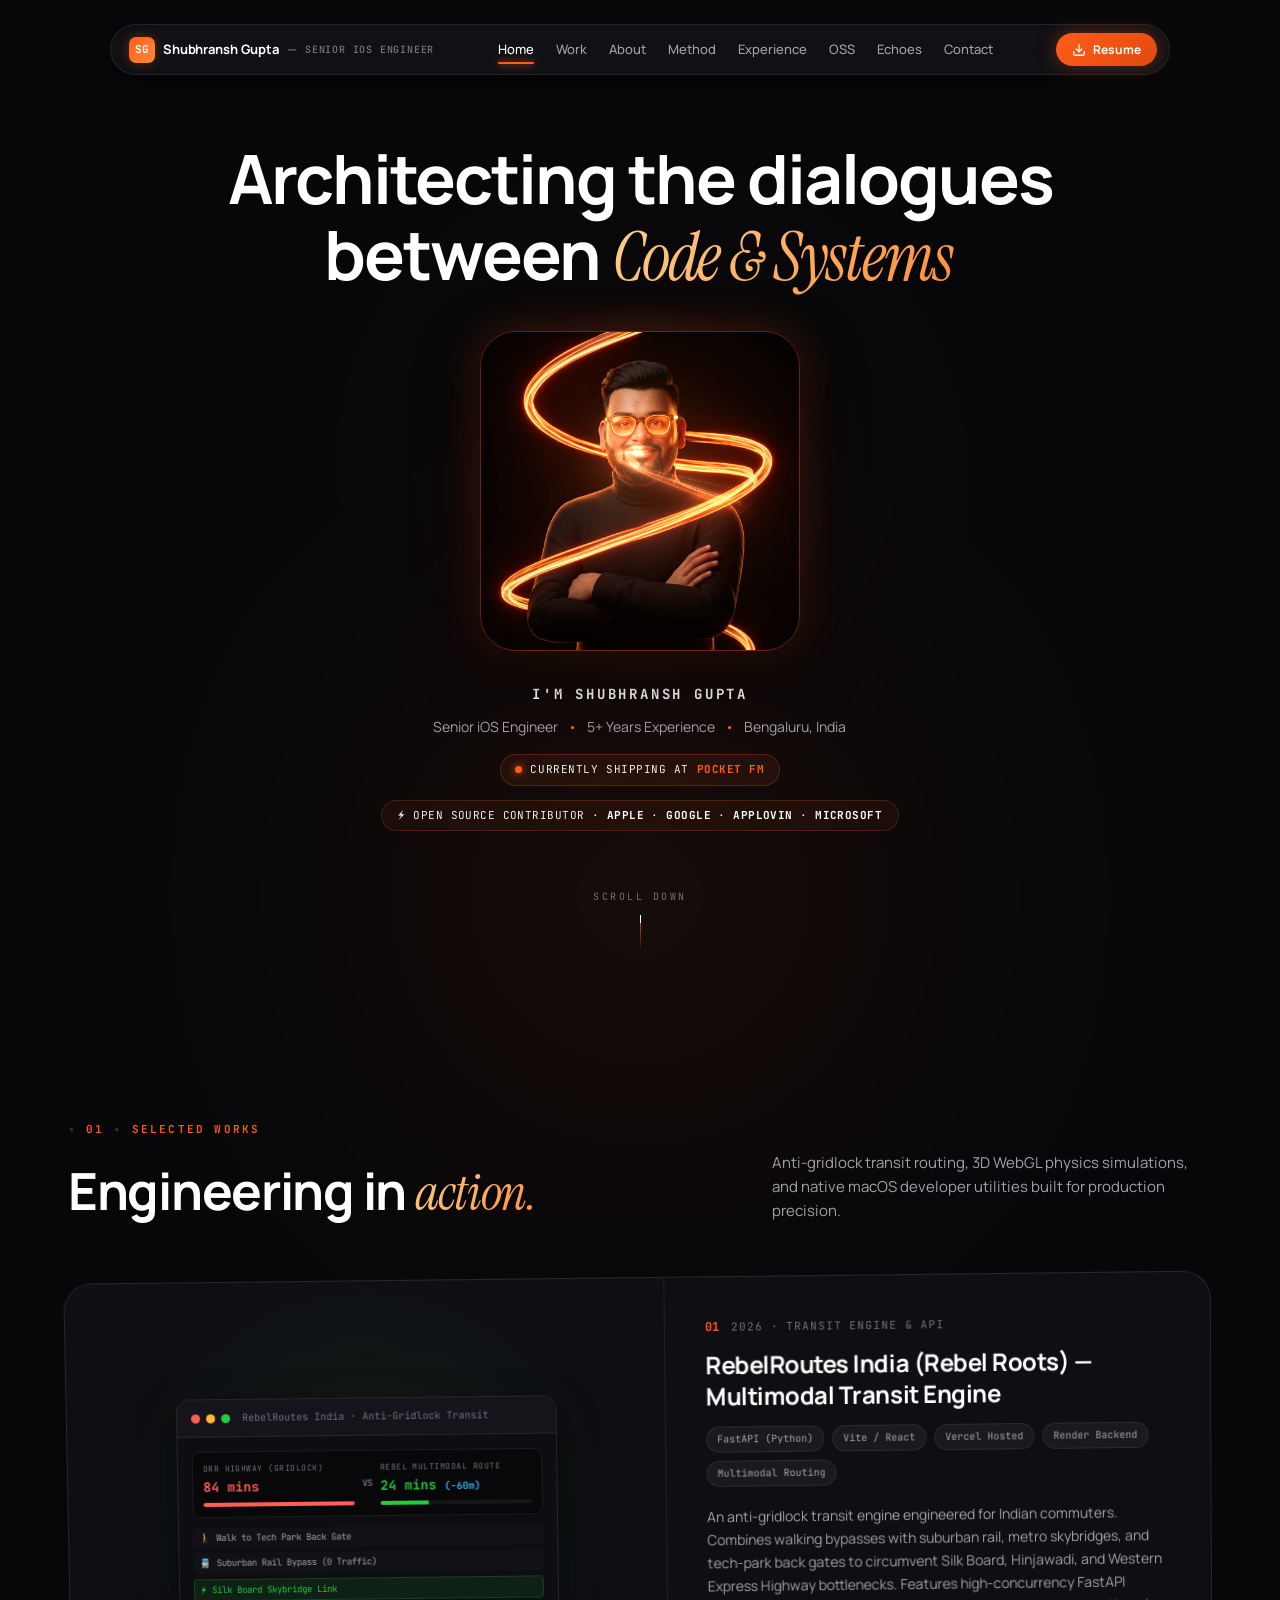
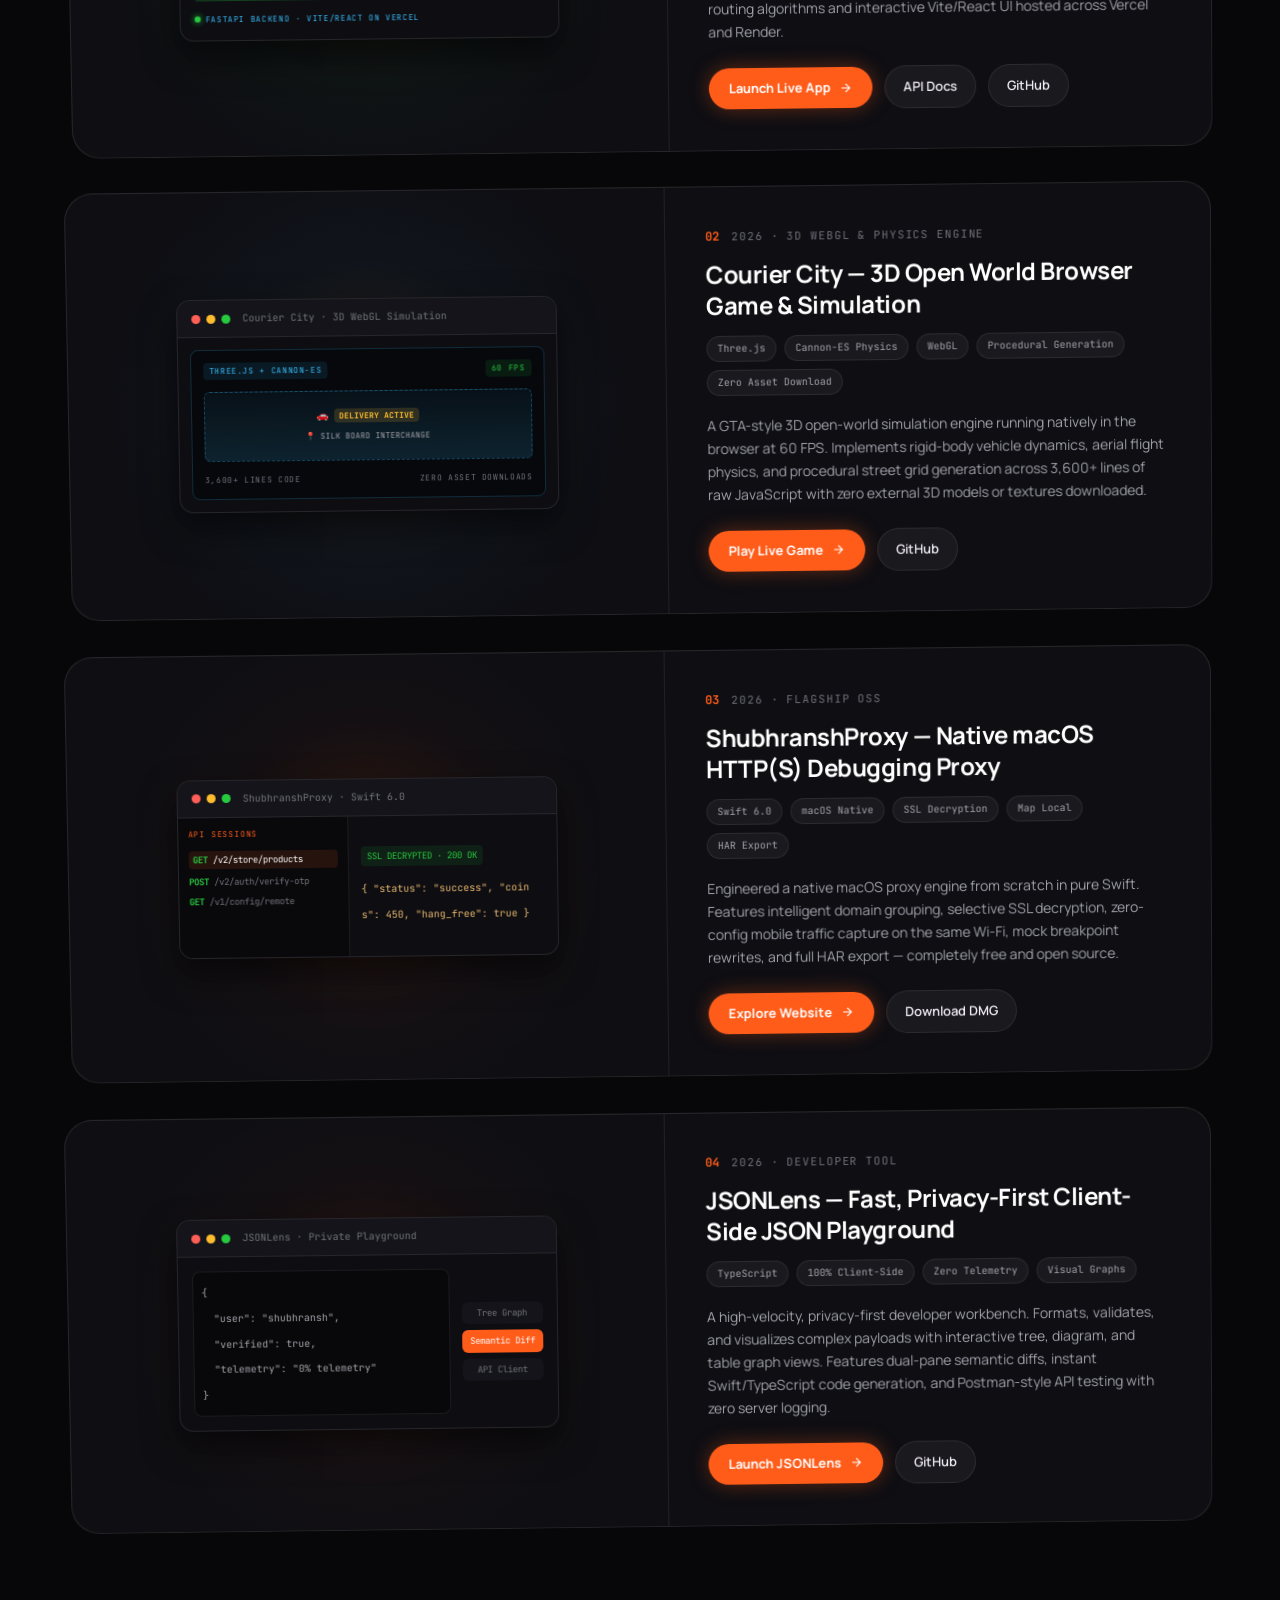
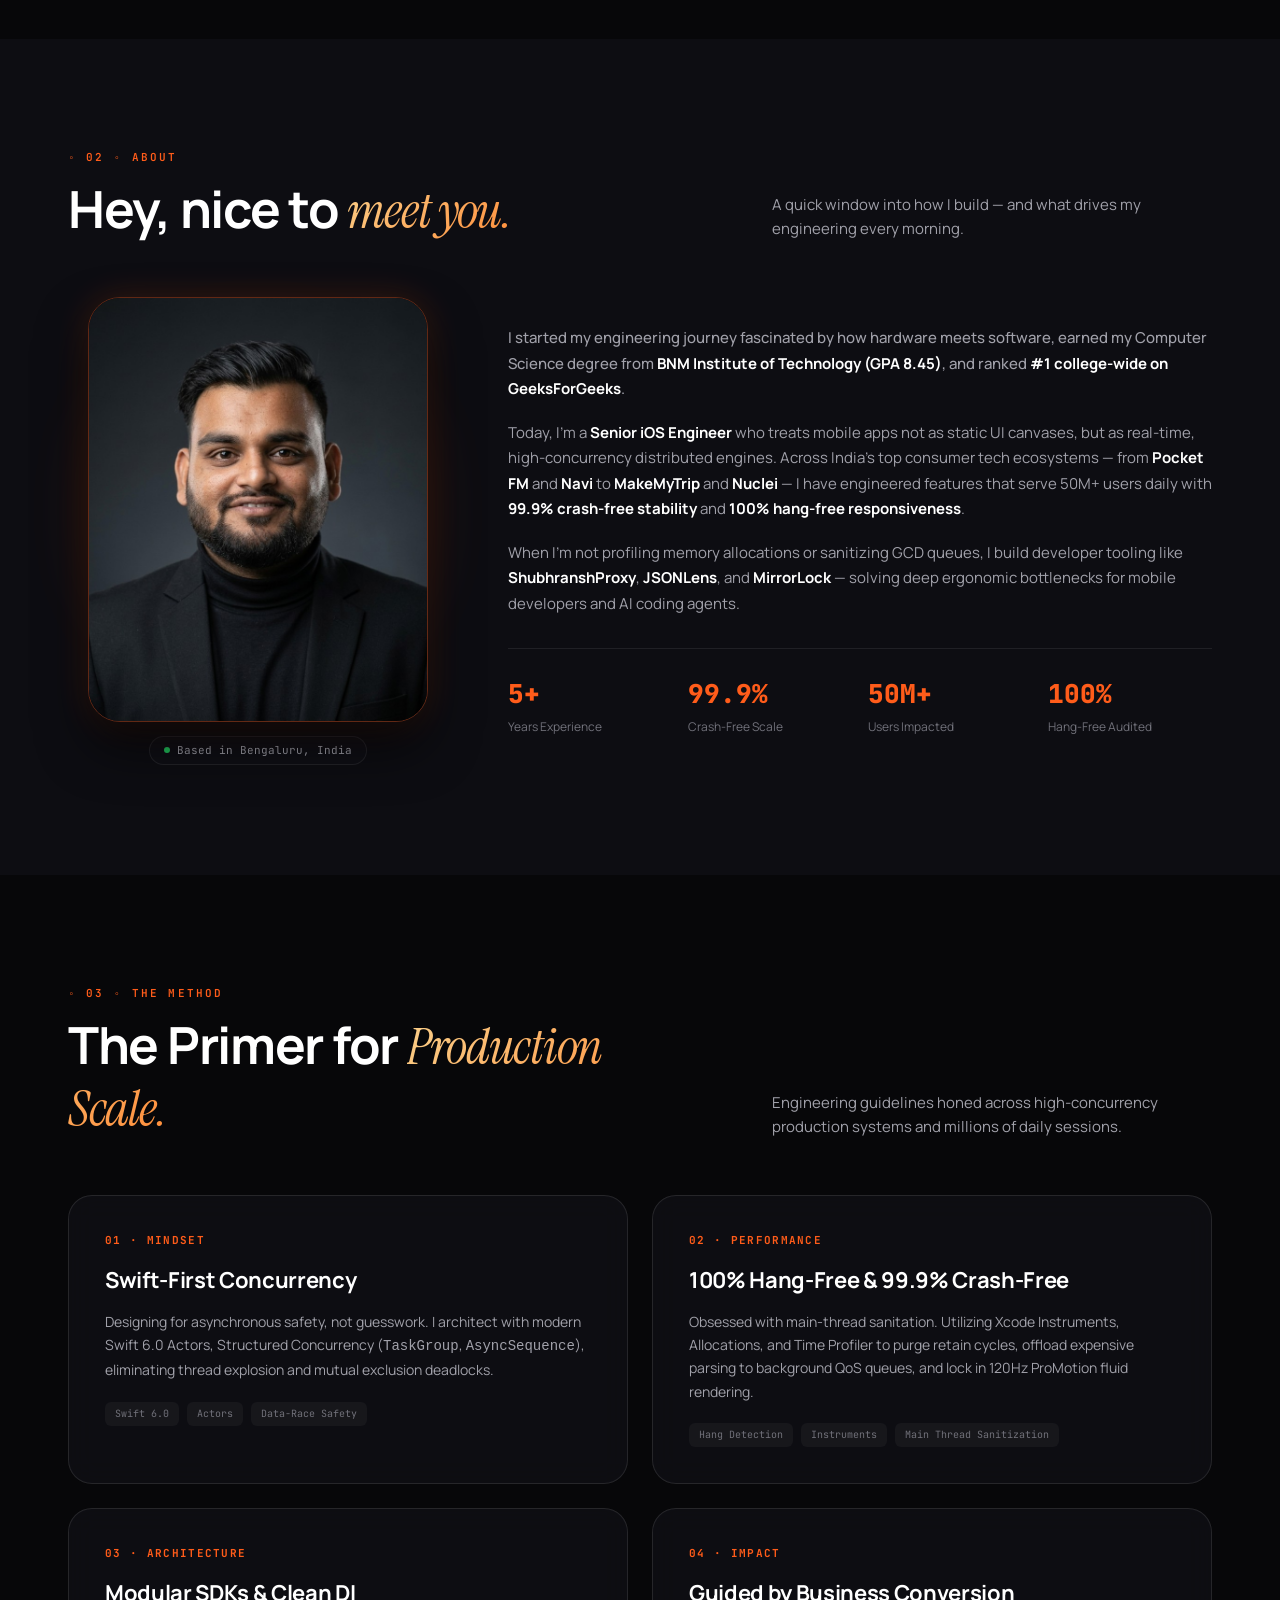
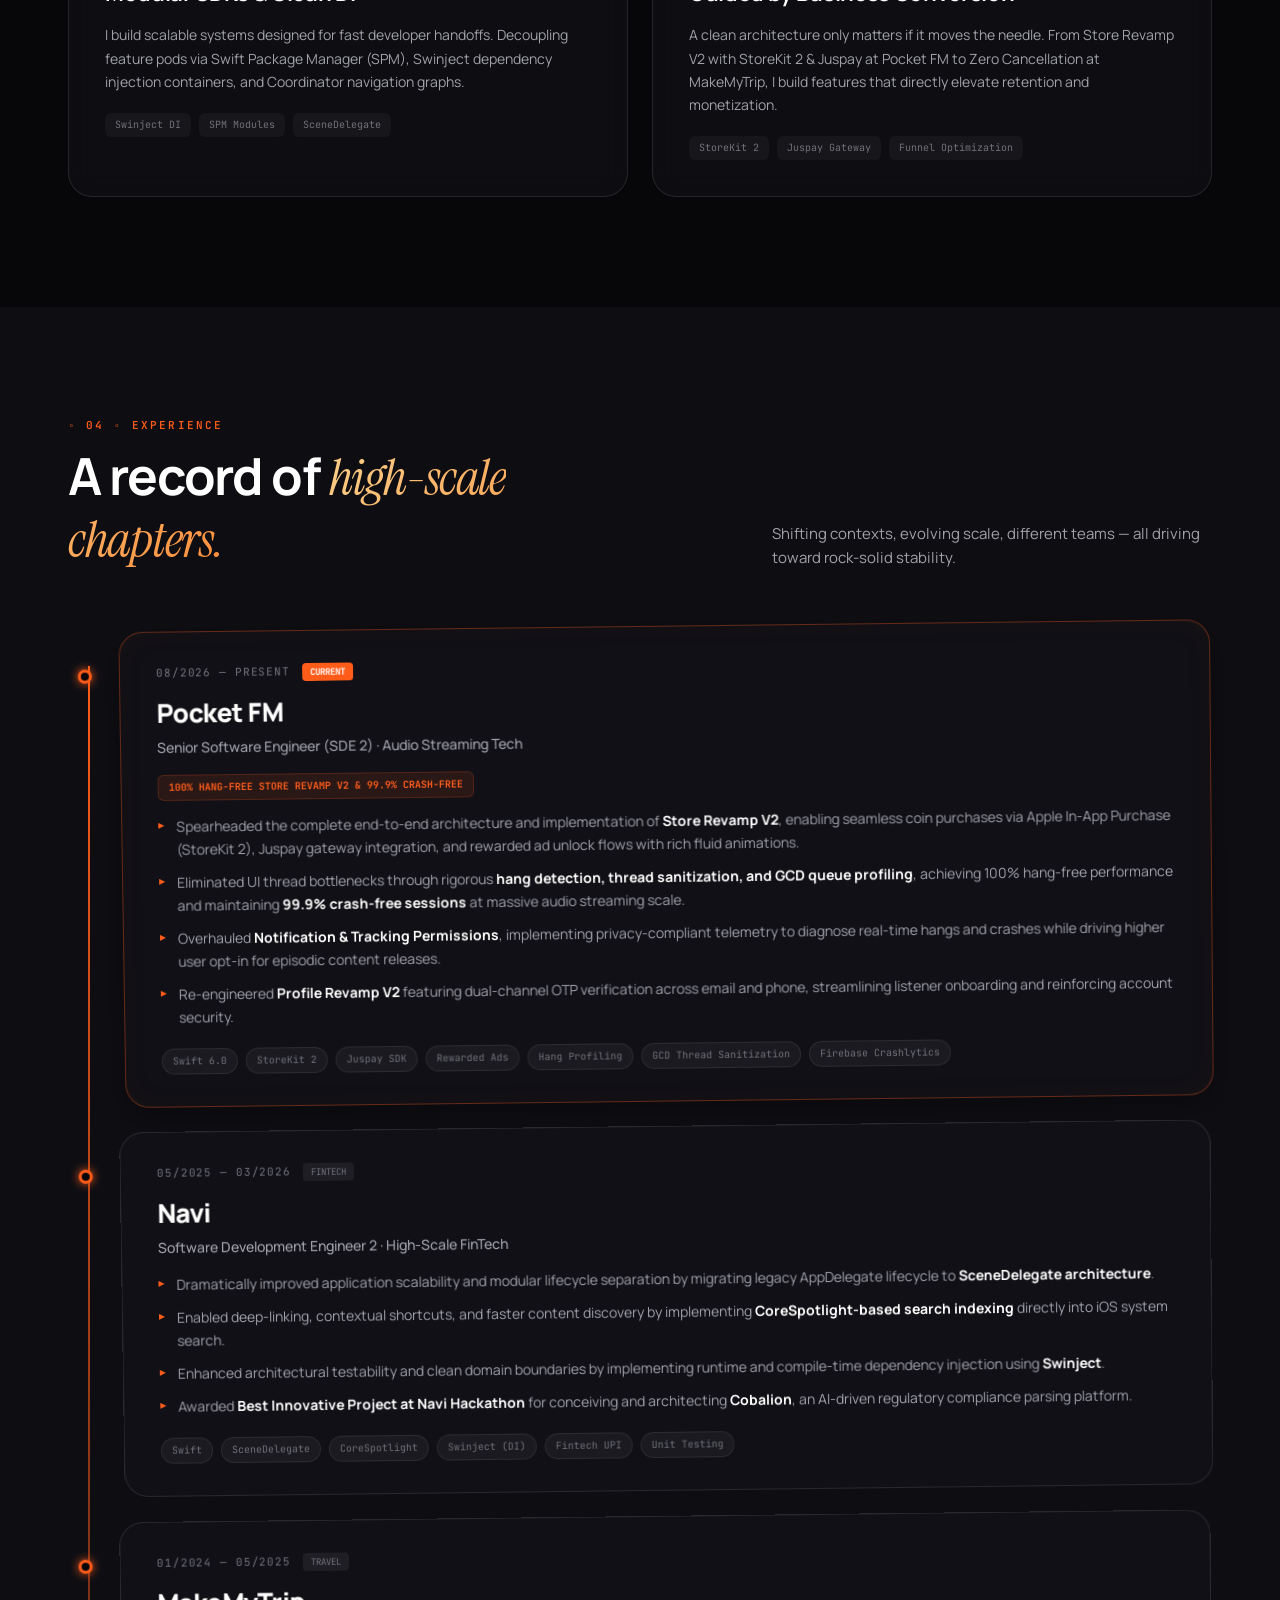
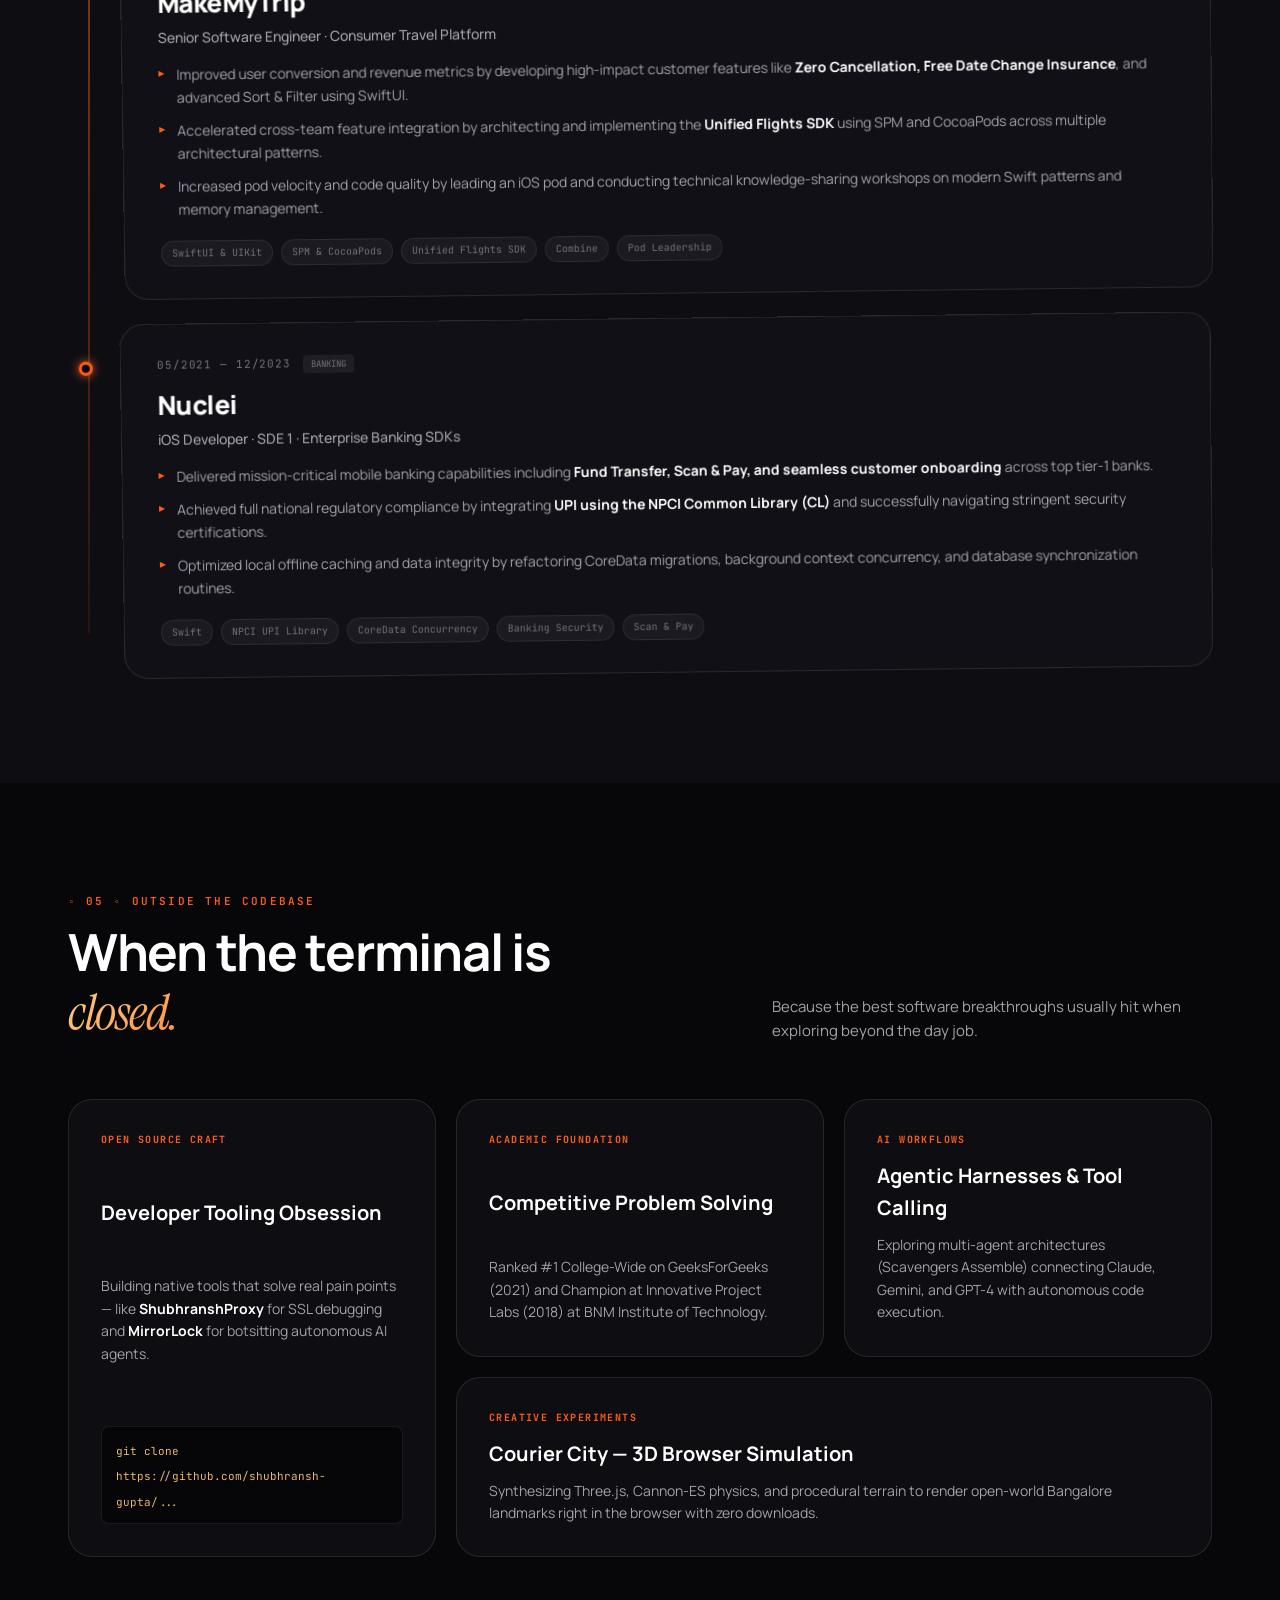
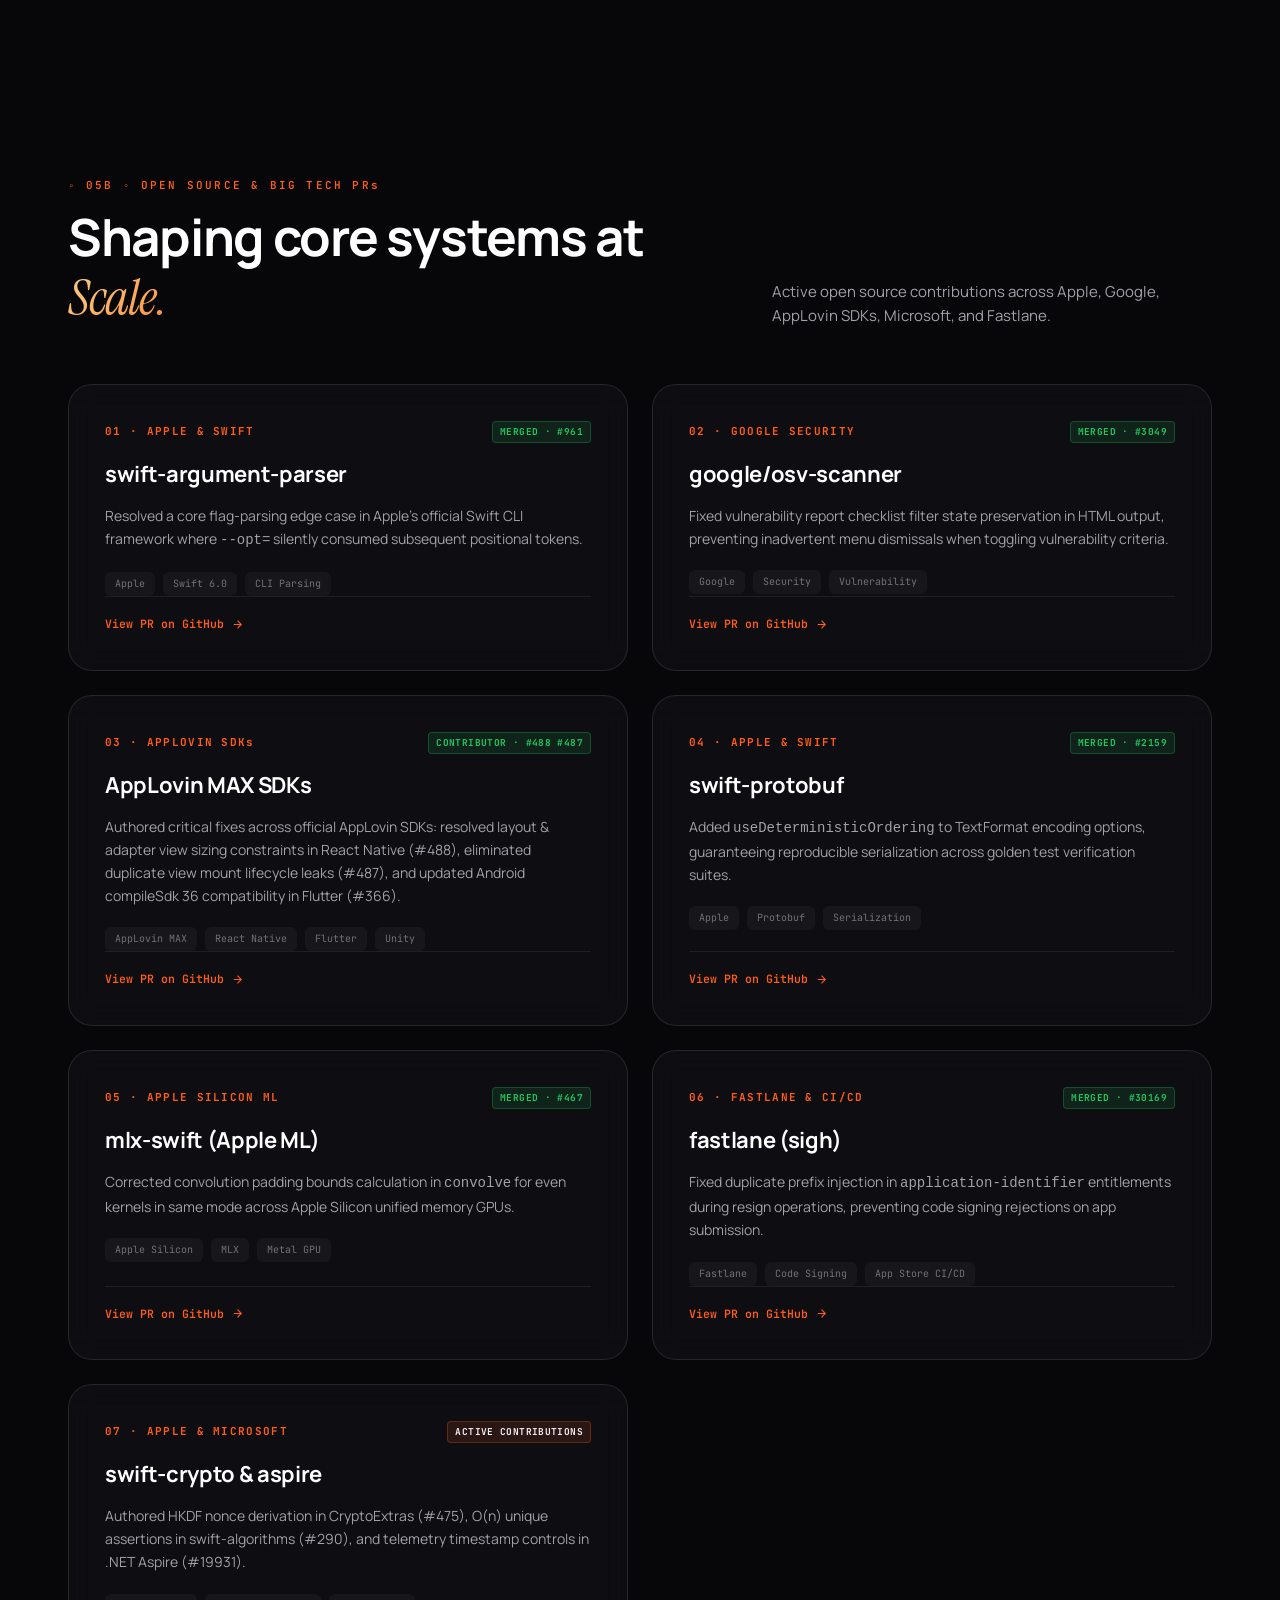
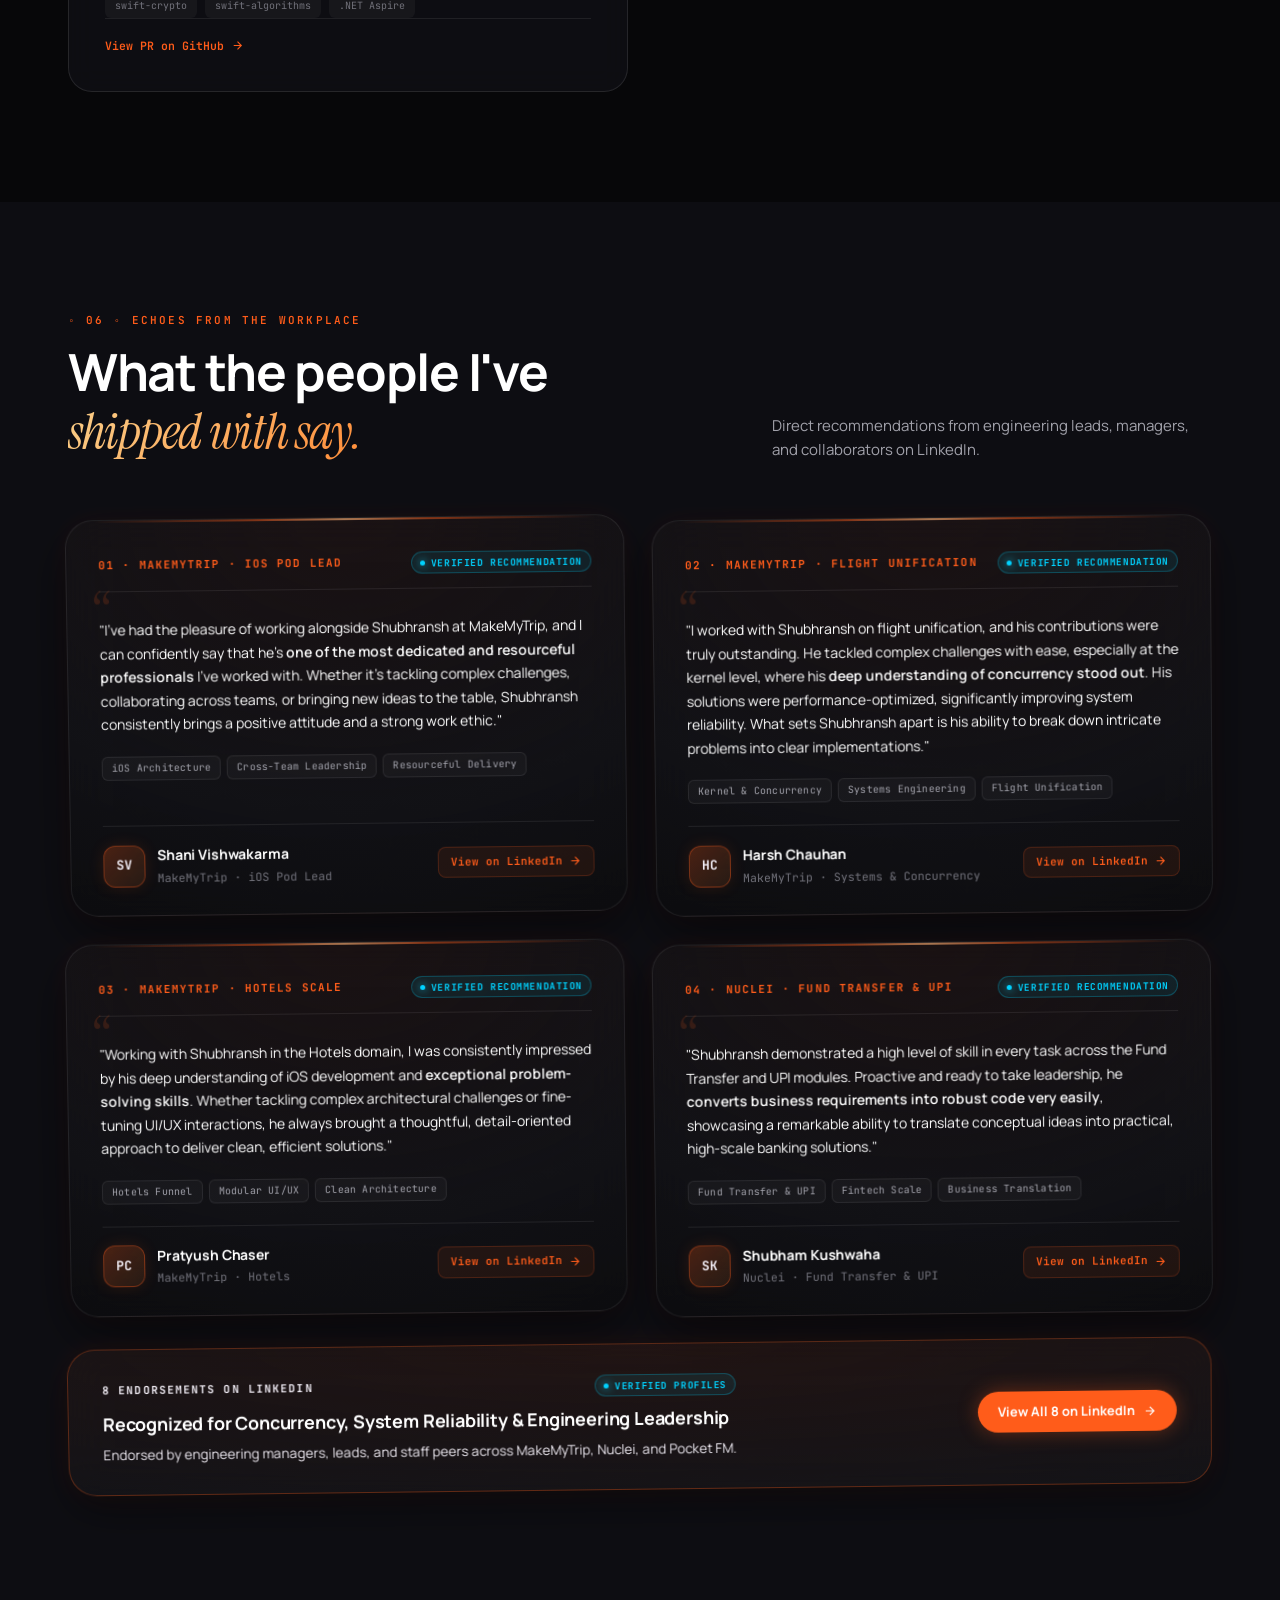
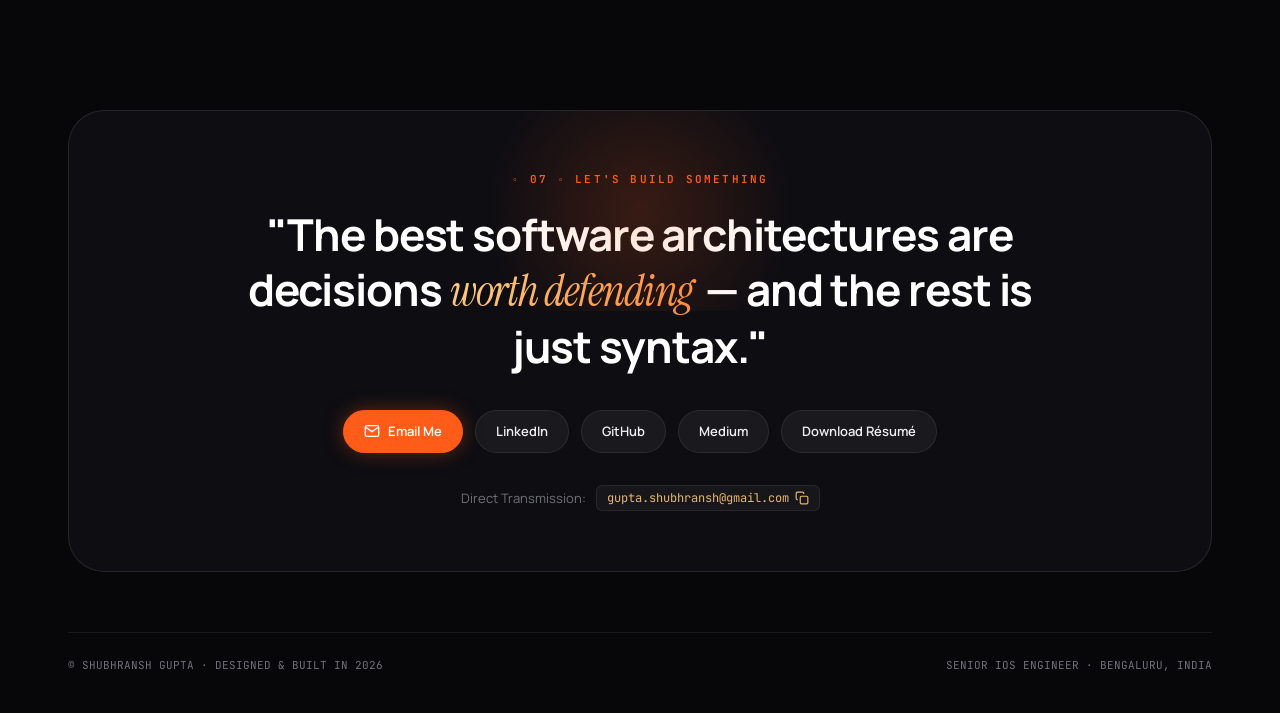
==== index.html @ fd5c08dd "Feature RebelRoutes India, Courier City, and AppLovin SDK contributions" ====
<!DOCTYPE html>
<html lang="en">
<head>
  <meta charset="UTF-8">
  <meta name="viewport" content="width=device-width, initial-scale=1.0">
  <title>Shubhransh Gupta — Senior iOS Engineer · Systems &amp; Concurrency</title>
  <meta name="description" content="Senior iOS Engineer with 5+ years of experience across Pocket FM, Navi, MakeMyTrip & Nuclei. Specializing in Swift 6.0 concurrency, high-scale performance, and native developer tooling.">
  
  <meta property="og:title" content="Shubhransh Gupta — Senior iOS Engineer">
  <meta property="og:description" content="Designing & architecting high-scale iOS applications across Pocket FM, Navi, MakeMyTrip and Nuclei. 99.9% crash-free, 100% hang-free.">
  <meta property="og:image" content="assets/hero-avatar.jpg">
  <meta property="og:type" content="website">

  <!-- Favicon -->
  <link rel="icon" type="image/svg+xml" href="assets/favicon.svg">
  <link rel="alternate icon" type="image/png" href="assets/favicon.png">
  <link rel="apple-touch-icon" href="assets/favicon.png">
  
  <!-- Fonts -->
  <link rel="preconnect" href="https://fonts.googleapis.com">
  <link rel="preconnect" href="https://fonts.gstatic.com" crossorigin>
  <link href="https://fonts.googleapis.com/css2?family=Instrument+Serif:ital@0;1&family=JetBrains+Mono:wght@400;500;600&family=Manrope:wght@300;400;500;600;700;800&display=swap" rel="stylesheet">
  
  <!-- Styles -->
  <link rel="stylesheet" href="styles.css">
</head>
<body data-theme="dark">
  <!-- Glowing WebGL 3D Tube Cursor Portal -->
  <div id="tube-cursor-portal">
    <canvas id="tubeCanvas"></canvas>
  </div>

  <!-- Glowing Cursor Follower -->
  <div class="cursor-glow" id="cursorGlow"></div>
  <div class="cursor-dot" id="cursorDot"></div>

  <!-- Ambient Light Orbs -->
  <div class="ambient-glow glow-top"></div>
  <div class="ambient-glow glow-mid"></div>

  <!-- FLOATING PILL NAVBAR -->
  <header class="navbar-wrapper">
    <nav class="navbar-pill" id="navbar">
      <!-- Brand / Logo -->
      <a href="#home" class="brand-link">
        <span class="brand-monogram">SG</span>
        <span class="brand-name">Shubhransh Gupta</span>
        <span class="brand-divider">—</span>
        <span class="brand-role">SENIOR IOS ENGINEER</span>
      </a>

      <!-- Center Nav Links -->
      <div class="nav-links">
        <a href="#home" class="nav-link active" data-nav="home">Home</a>
        <a href="#works" class="nav-link" data-nav="works">Work</a>
        <a href="#about" class="nav-link" data-nav="about">About</a>
        <a href="#method" class="nav-link" data-nav="method">Method</a>
        <a href="#experience" class="nav-link" data-nav="experience">Experience</a>
        <a href="#contributions" class="nav-link" data-nav="contributions">OSS</a>
        <a href="#testimonials" class="nav-link" data-nav="testimonials">Echoes</a>
        <a href="#contact" class="nav-link" data-nav="contact">Contact</a>
      </div>

      <!-- Right CTAs -->
      <div class="nav-actions">
        <a href="assets/resume/Shubhransh-Gupta-Resume.pdf" download="Shubhransh-Gupta-Resume.pdf" class="btn-pill-resume">
          <svg viewBox="0 0 24 24" width="14" height="14" fill="none" stroke="currentColor" stroke-width="2.2" stroke-linecap="round" stroke-linejoin="round">
            <path d="M21 15v4a2 2 0 0 1-2 2H5a2 2 0 0 1-2-2v-4"></path>
            <polyline points="7 10 12 15 17 10"></polyline>
            <line x1="12" y1="15" x2="12" y2="3"></line>
          </svg>
          <span>Resume</span>
        </a>



        <!-- Mobile Hamburger Toggle -->
        <button class="mobile-menu-btn" id="mobileMenuBtn" aria-label="Toggle Mobile Menu">
          <span></span>
          <span></span>
          <span></span>
        </button>
      </div>
    </nav>

    <!-- Mobile Drawer -->
    <div class="mobile-drawer" id="mobileDrawer">
      <div class="drawer-links">
        <a href="#home" class="mobile-nav-link" data-nav="home">Home</a>
        <a href="#works" class="mobile-nav-link" data-nav="works">Work</a>
        <a href="#about" class="mobile-nav-link" data-nav="about">About</a>
        <a href="#method" class="mobile-nav-link" data-nav="method">Method</a>
        <a href="#experience" class="mobile-nav-link" data-nav="experience">Experience</a>
        <a href="#contributions" class="mobile-nav-link" data-nav="contributions">Contributions (OSS)</a>
        <a href="#testimonials" class="mobile-nav-link" data-nav="testimonials">Echoes</a>
        <a href="#contact" class="mobile-nav-link" data-nav="contact">Contact</a>
        <a href="assets/resume/Shubhransh-Gupta-Resume.pdf" download="Shubhransh-Gupta-Resume.pdf" class="mobile-resume-btn">
          <span>Download Resume</span>
          <svg viewBox="0 0 24 24" width="14" height="14" fill="none" stroke="currentColor" stroke-width="2"><path d="M5 12h14M12 5l7 7-7 7"/></svg>
        </a>
      </div>
    </div>
  </header>

  <!-- MAIN CONTAINER -->
  <main class="page-content">

    <!-- HERO SECTION -->
    <section class="section-hero" id="home">
      <div class="hero-container">
        
        <!-- Big Headline -->
        <h1 class="hero-title">
          Architecting the dialogues<br>
          between <span class="serif-accent">Code &amp; Systems</span>
        </h1>

        <!-- 3D Avatar Centerpiece with Glowing Halo -->
        <div class="hero-avatar-wrapper">
          <div class="avatar-glow-ring"></div>
          <div class="avatar-inner">
            <img src="assets/hero-avatar.jpg" alt="Shubhransh Gupta — Senior iOS Engineer 3D Character" class="avatar-img" id="heroAvatar">
          </div>
        </div>

        <!-- Name & Badges -->
        <div class="hero-meta">
          <div class="hero-name-label">I'M SHUBHRANSH GUPTA</div>
          <div class="hero-tags-row">
            <span>Senior iOS Engineer</span>
            <span class="dot-sep">•</span>
            <span>5+ Years Experience</span>
            <span class="dot-sep">•</span>
            <span>Bengaluru, India</span>
          </div>

          <!-- Current status pill -->
          <div class="hero-status-pill">
            <span class="live-dot"></span>
            <span>CURRENTLY SHIPPING AT <strong>POCKET FM</strong></span>
          </div>

          <!-- Open source highlight badge -->
          <div class="hero-oss-pill">
            <span class="oss-icon">⚡</span>
            <span>OPEN SOURCE CONTRIBUTOR · <strong>APPLE</strong> · <strong>GOOGLE</strong> · <strong>APPLOVIN</strong> · <strong>MICROSOFT</strong></span>
          </div>
        </div>

        <!-- Scroll down indicator -->
        <div class="scroll-down-wrap">
          <span class="scroll-down-text">SCROLL DOWN</span>
          <div class="scroll-down-line">
            <span class="scroll-down-dot"></span>
          </div>
        </div>
      </div>
    </section>

    <!-- SECTION 01: SELECTED WORKS -->
    <section class="section-block" id="works">
      <div class="container">
        <div class="section-header">
          <div class="section-tag">◦ 01 ◦ SELECTED WORKS</div>
          <div class="section-title-row">
            <h2 class="section-heading">
              Engineering in <span class="serif-accent">action.</span>
            </h2>
            <p class="section-subtext">
              Anti-gridlock transit routing, 3D WebGL physics simulations, and native macOS developer utilities built for production precision.
            </p>
          </div>
        </div>

        <!-- Works Grid -->
        <div class="works-grid">

          <!-- Card 1: RebelRoutes India -->
          <article class="work-card" data-case-card="true">
            <div class="work-card-inner">
              <div class="work-card-visual bg-transit">
                <div class="visual-glow"></div>
                <div class="visual-mockup transit-mockup">
                  <div class="mockup-header">
                    <span class="traffic-dot red"></span>
                    <span class="traffic-dot yellow"></span>
                    <span class="traffic-dot green"></span>
                    <span class="mockup-title">RebelRoutes India · Anti-Gridlock Transit</span>
                  </div>
                  <div class="transit-mockup-body">
                    <div class="route-compare-row">
                      <div class="route-box">
                        <div class="route-label">ORR HIGHWAY (GRIDLOCK)</div>
                        <div class="route-time red-text">84 mins</div>
                        <div class="route-bar"><div class="fill-red" style="width: 100%;"></div></div>
                      </div>
                      <div class="route-vs">VS</div>
                      <div class="route-box">
                        <div class="route-label">REBEL MULTIMODAL ROUTE</div>
                        <div class="route-time green-text">24 mins <span class="time-saved">(-60m)</span></div>
                        <div class="route-bar"><div class="fill-green" style="width: 32%;"></div></div>
                      </div>
                    </div>
                    <div class="transit-steps-pane">
                      <div class="transit-step"><span class="step-icon">🚶</span> Walk to Tech Park Back Gate</div>
                      <div class="transit-step"><span class="step-icon">🚆</span> Suburban Rail Bypass (0 Traffic)</div>
                      <div class="transit-step active"><span class="step-icon">⚡</span> Silk Board Skybridge Link</div>
                    </div>
                    <div class="transit-status-badge">
                      <span class="pulse-green"></span> FASTAPI BACKEND · VITE/REACT ON VERCEL
                    </div>
                  </div>
                </div>
              </div>
              <div class="work-card-content">
                <div class="card-meta-top">
                  <span class="work-index">01</span>
                  <span class="work-year">2026 · TRANSIT ENGINE &amp; API</span>
                </div>
                <h3 class="work-headline">
                  RebelRoutes India (Rebel Roots) — Multimodal Transit Engine
                </h3>
                <div class="work-pills">
                  <span class="pill">FastAPI (Python)</span>
                  <span class="pill">Vite / React</span>
                  <span class="pill">Vercel Hosted</span>
                  <span class="pill">Render Backend</span>
                  <span class="pill">Multimodal Routing</span>
                </div>
                <p class="work-desc">
                  An anti-gridlock transit engine engineered for Indian commuters. Combines walking bypasses with suburban rail, metro skybridges, and tech-park back gates to circumvent Silk Board, Hinjawadi, and Western Express Highway bottlenecks. Features high-concurrency FastAPI routing algorithms and interactive Vite/React UI hosted across Vercel and Render.
                </p>
                <div class="work-actions">
                  <a href="https://rebelroutes-india.vercel.app/" target="_blank" rel="noopener" class="btn-work-primary">
                    <span>Launch Live App</span>
                    <svg viewBox="0 0 24 24" width="14" height="14" fill="none" stroke="currentColor" stroke-width="2"><path d="M5 12h14M12 5l7 7-7 7"/></svg>
                  </a>
                  <a href="https://rebelroutes-india.vercel.app/docs" target="_blank" rel="noopener" class="btn-work-secondary">
                    <span>API Docs</span>
                  </a>
                  <a href="https://github.com/shubhransh-gupta/rebelroutes-india" target="_blank" rel="noopener" class="btn-work-secondary">
                    <span>GitHub</span>
                  </a>
                </div>
              </div>
            </div>
          </article>

          <!-- Card 2: Courier City -->
          <article class="work-card" data-case-card="true">
            <div class="work-card-inner">
              <div class="work-card-visual bg-game">
                <div class="visual-glow"></div>
                <div class="visual-mockup game-mockup">
                  <div class="mockup-header">
                    <span class="traffic-dot red"></span>
                    <span class="traffic-dot yellow"></span>
                    <span class="traffic-dot green"></span>
                    <span class="mockup-title">Courier City · 3D WebGL Simulation</span>
                  </div>
                  <div class="game-mockup-body">
                    <div class="game-viewport-hud">
                      <div class="hud-top-row">
                        <span class="hud-tag">THREE.JS + CANNON-ES</span>
                        <span class="hud-tag hud-fps">60 FPS</span>
                      </div>
                      <div class="wireframe-city-grid">
                        <div class="city-vehicle-marker">🚗 <span>DELIVERY ACTIVE</span></div>
                        <div class="city-waypoint">📍 SILK BOARD INTERCHANGE</div>
                      </div>
                      <div class="hud-bottom-row">
                        <span>3,600+ LINES CODE</span>
                        <span>ZERO ASSET DOWNLOADS</span>
                      </div>
                    </div>
                  </div>
                </div>
              </div>
              <div class="work-card-content">
                <div class="card-meta-top">
                  <span class="work-index">02</span>
                  <span class="work-year">2026 · 3D WEBGL &amp; PHYSICS ENGINE</span>
                </div>
                <h3 class="work-headline">
                  Courier City — 3D Open World Browser Game &amp; Simulation
                </h3>
                <div class="work-pills">
                  <span class="pill">Three.js</span>
                  <span class="pill">Cannon-ES Physics</span>
                  <span class="pill">WebGL</span>
                  <span class="pill">Procedural Generation</span>
                  <span class="pill">Zero Asset Download</span>
                </div>
                <p class="work-desc">
                  A GTA-style 3D open-world simulation engine running natively in the browser at 60 FPS. Implements rigid-body vehicle dynamics, aerial flight physics, and procedural street grid generation across 3,600+ lines of raw JavaScript with zero external 3D models or textures downloaded.
                </p>
                <div class="work-actions">
                  <a href="https://shubhransh-gupta.github.io/courier-city/" target="_blank" rel="noopener" class="btn-work-primary">
                    <span>Play Live Game</span>
                    <svg viewBox="0 0 24 24" width="14" height="14" fill="none" stroke="currentColor" stroke-width="2"><path d="M5 12h14M12 5l7 7-7 7"/></svg>
                  </a>
                  <a href="https://github.com/shubhransh-gupta/courier-city" target="_blank" rel="noopener" class="btn-work-secondary">
                    <span>GitHub</span>
                  </a>
                </div>
              </div>
            </div>
          </article>

          <!-- Card 3: ShubhranshProxy -->
          <article class="work-card" data-case-card="true">
            <div class="work-card-inner">
              <div class="work-card-visual bg-proxy">
                <div class="visual-glow"></div>
                <div class="visual-mockup">
                  <div class="mockup-header">
                    <span class="traffic-dot red"></span>
                    <span class="traffic-dot yellow"></span>
                    <span class="traffic-dot green"></span>
                    <span class="mockup-title">ShubhranshProxy · Swift 6.0</span>
                  </div>
                  <div class="mockup-body">
                    <div class="proxy-sidebar">
                      <span class="mono-badge">API SESSIONS</span>
                      <div class="mock-tree-node active"><span>GET</span> /v2/store/products</div>
                      <div class="mock-tree-node"><span>POST</span> /v2/auth/verify-otp</div>
                      <div class="mock-tree-node"><span>GET</span> /v1/config/remote</div>
                    </div>
                    <div class="proxy-main">
                      <div class="proxy-stat-tag">SSL DECRYPTED · 200 OK</div>
                      <div class="proxy-payload-preview">
                        <code>{ "status": "success", "coins": 450, "hang_free": true }</code>
                      </div>
                    </div>
                  </div>
                </div>
              </div>
              <div class="work-card-content">
                <div class="card-meta-top">
                  <span class="work-index">03</span>
                  <span class="work-year">2026 · FLAGSHIP OSS</span>
                </div>
                <h3 class="work-headline">
                  ShubhranshProxy — Native macOS HTTP(S) Debugging Proxy
                </h3>
                <div class="work-pills">
                  <span class="pill">Swift 6.0</span>
                  <span class="pill">macOS Native</span>
                  <span class="pill">SSL Decryption</span>
                  <span class="pill">Map Local</span>
                  <span class="pill">HAR Export</span>
                </div>
                <p class="work-desc">
                  Engineered a native macOS proxy engine from scratch in pure Swift. Features intelligent domain grouping, selective SSL decryption, zero-config mobile traffic capture on the same Wi-Fi, mock breakpoint rewrites, and full HAR export — completely free and open source.
                </p>
                <div class="work-actions">
                  <a href="https://shubhransh-gupta.github.io/ShubhranshProxy/" target="_blank" rel="noopener" class="btn-work-primary">
                    <span>Explore Website</span>
                    <svg viewBox="0 0 24 24" width="14" height="14" fill="none" stroke="currentColor" stroke-width="2"><path d="M5 12h14M12 5l7 7-7 7"/></svg>
                  </a>
                  <a href="https://github.com/shubhransh-gupta/ShubhranshProxy/releases/latest/download/ShubhranshProxy.dmg" target="_blank" rel="noopener" class="btn-work-secondary">
                    <span>Download DMG</span>
                  </a>
                </div>
              </div>
            </div>
          </article>

          <!-- Card 4: JSONLens -->
          <article class="work-card" data-case-card="true">
            <div class="work-card-inner">
              <div class="work-card-visual bg-json">
                <div class="visual-glow"></div>
                <div class="visual-mockup json-mockup">
                  <div class="mockup-header">
                    <span class="traffic-dot red"></span>
                    <span class="traffic-dot yellow"></span>
                    <span class="traffic-dot green"></span>
                    <span class="mockup-title">JSONLens · Private Playground</span>
                  </div>
                  <div class="json-mockup-body">
                    <div class="json-code-pane">
                      <pre><code>{
  "user": "shubhransh",
  "verified": true,
  "telemetry": "0% telemetry"
}</code></pre>
                    </div>
                    <div class="json-graph-pane">
                      <div class="graph-pill">Tree Graph</div>
                      <div class="graph-pill active">Semantic Diff</div>
                      <div class="graph-pill">API Client</div>
                    </div>
                  </div>
                </div>
              </div>
              <div class="work-card-content">
                <div class="card-meta-top">
                  <span class="work-index">04</span>
                  <span class="work-year">2026 · DEVELOPER TOOL</span>
                </div>
                <h3 class="work-headline">
                  JSONLens — Fast, Privacy-First Client-Side JSON Playground
                </h3>
                <div class="work-pills">
                  <span class="pill">TypeScript</span>
                  <span class="pill">100% Client-Side</span>
                  <span class="pill">Zero Telemetry</span>
                  <span class="pill">Visual Graphs</span>
                </div>
                <p class="work-desc">
                  A high-velocity, privacy-first developer workbench. Formats, validates, and visualizes complex payloads with interactive tree, diagram, and table graph views. Features dual-pane semantic diffs, instant Swift/TypeScript code generation, and Postman-style API testing with zero server logging.
                </p>
                <div class="work-actions">
                  <a href="https://shubhransh-gupta.github.io/jsonlens/" target="_blank" rel="noopener" class="btn-work-primary">
                    <span>Launch JSONLens</span>
                    <svg viewBox="0 0 24 24" width="14" height="14" fill="none" stroke="currentColor" stroke-width="2"><path d="M5 12h14M12 5l7 7-7 7"/></svg>
                  </a>
                  <a href="https://github.com/shubhransh-gupta/jsonlens" target="_blank" rel="noopener" class="btn-work-secondary">
                    <span>GitHub</span>
                  </a>
                </div>
              </div>
            </div>
          </article>

        </div>
      </div>
    </section>

    <!-- SECTION 02: ABOUT / STORY -->
    <section class="section-block section-alt" id="about">
      <div class="container">
        <div class="section-header">
          <div class="section-tag">◦ 02 ◦ ABOUT</div>
          <div class="section-title-row">
            <h2 class="section-heading">
              Hey, nice to <span class="serif-accent">meet you.</span>
            </h2>
            <p class="section-subtext">
              A quick window into how I build — and what drives my engineering every morning.
            </p>
          </div>
        </div>

        <div class="about-split-stage">
          <!-- Left: 3D Animated Character Portrait -->
          <div class="about-photo-wrapper">
            <div class="about-photo-container">
              <div class="avatar-glow-ring about-glow-ring"></div>
              <div class="about-photo-frame" data-method-card="true">
                <img src="assets/about-portrait.png" alt="Shubhransh Gupta — Senior iOS Engineer 3D Character" class="about-portrait-img">
                <div class="photo-ambient-border"></div>
              </div>
            </div>
            <div class="about-location-pill">
              <span class="loc-dot"></span>
              <span>Based in Bengaluru, India</span>
            </div>
          </div>

          <!-- Right: Narrative Copy -->
          <div class="about-narrative-copy">
            <p class="lead-text">
              I started my engineering journey fascinated by how hardware meets software, earned my Computer Science degree from <strong>BNM Institute of Technology (GPA 8.45)</strong>, and ranked <strong>#1 college-wide on GeeksForGeeks</strong>.
            </p>
            <p>
              Today, I'm a <strong>Senior iOS Engineer</strong> who treats mobile apps not as static UI canvases, but as real-time, high-concurrency distributed engines. Across India's top consumer tech ecosystems — from <strong>Pocket FM</strong> and <strong>Navi</strong> to <strong>MakeMyTrip</strong> and <strong>Nuclei</strong> — I have engineered features that serve 50M+ users daily with <strong>99.9% crash-free stability</strong> and <strong>100% hang-free responsiveness</strong>.
            </p>
            <p>
              When I'm not profiling memory allocations or sanitizing GCD queues, I build developer tooling like <strong>ShubhranshProxy</strong>, <strong>JSONLens</strong>, and <strong>MirrorLock</strong> — solving deep ergonomic bottlenecks for mobile developers and AI coding agents.
            </p>

            <!-- Quick Metrics Grid -->
            <div class="about-metrics-row">
              <div class="metric-item">
                <span class="m-val">5+</span>
                <span class="m-lbl">Years Experience</span>
              </div>
              <div class="metric-item">
                <span class="m-val">99.9%</span>
                <span class="m-lbl">Crash-Free Scale</span>
              </div>
              <div class="metric-item">
                <span class="m-val">50M+</span>
                <span class="m-lbl">Users Impacted</span>
              </div>
              <div class="metric-item">
                <span class="m-val">100%</span>
                <span class="m-lbl">Hang-Free Audited</span>
              </div>
            </div>
          </div>
        </div>
      </div>
    </section>

    <!-- SECTION 03: THE METHOD / PILLARS -->
    <section class="section-block" id="method">
      <div class="container">
        <div class="section-header">
          <div class="section-tag">◦ 03 ◦ THE METHOD</div>
          <div class="section-title-row">
            <h2 class="section-heading">
              The Primer for <span class="serif-accent">Production Scale.</span>
            </h2>
            <p class="section-subtext">
              Engineering guidelines honed across high-concurrency production systems and millions of daily sessions.
            </p>
          </div>
        </div>

        <!-- 4-Card Method Grid -->
        <div class="method-grid">

          <div class="method-card" data-method-card="true">
            <div class="method-top">
              <span class="method-num">01 · MINDSET</span>
            </div>
            <h3 class="method-title">Swift-First Concurrency</h3>
            <p class="method-desc">
              Designing for asynchronous safety, not guesswork. I architect with modern Swift 6.0 Actors, Structured Concurrency (<code>TaskGroup</code>, <code>AsyncSequence</code>), eliminating thread explosion and mutual exclusion deadlocks.
            </p>
            <div class="method-tags">
              <span>Swift 6.0</span>
              <span>Actors</span>
              <span>Data-Race Safety</span>
            </div>
          </div>

          <div class="method-card" data-method-card="true">
            <div class="method-top">
              <span class="method-num">02 · PERFORMANCE</span>
            </div>
            <h3 class="method-title">100% Hang-Free &amp; 99.9% Crash-Free</h3>
            <p class="method-desc">
              Obsessed with main-thread sanitation. Utilizing Xcode Instruments, Allocations, and Time Profiler to purge retain cycles, offload expensive parsing to background QoS queues, and lock in 120Hz ProMotion fluid rendering.
            </p>
            <div class="method-tags">
              <span>Hang Detection</span>
              <span>Instruments</span>
              <span>Main Thread Sanitization</span>
            </div>
          </div>

          <div class="method-card" data-method-card="true">
            <div class="method-top">
              <span class="method-num">03 · ARCHITECTURE</span>
            </div>
            <h3 class="method-title">Modular SDKs &amp; Clean DI</h3>
            <p class="method-desc">
              I build scalable systems designed for fast developer handoffs. Decoupling feature pods via Swift Package Manager (SPM), Swinject dependency injection containers, and Coordinator navigation graphs.
            </p>
            <div class="method-tags">
              <span>Swinject DI</span>
              <span>SPM Modules</span>
              <span>SceneDelegate</span>
            </div>
          </div>

          <div class="method-card" data-method-card="true">
            <div class="method-top">
              <span class="method-num">04 · IMPACT</span>
            </div>
            <h3 class="method-title">Guided by Business Conversion</h3>
            <p class="method-desc">
              A clean architecture only matters if it moves the needle. From Store Revamp V2 with StoreKit 2 &amp; Juspay at Pocket FM to Zero Cancellation at MakeMyTrip, I build features that directly elevate retention and monetization.
            </p>
            <div class="method-tags">
              <span>StoreKit 2</span>
              <span>Juspay Gateway</span>
              <span>Funnel Optimization</span>
            </div>
          </div>

        </div>
      </div>
    </section>

    <!-- SECTION 04: EXPERIENCE TIMELINE -->
    <section class="section-block section-alt" id="experience">
      <div class="container">
        <div class="section-header">
          <div class="section-tag">◦ 04 ◦ EXPERIENCE</div>
          <div class="section-title-row">
            <h2 class="section-heading">
              A record of <span class="serif-accent">high-scale chapters.</span>
            </h2>
            <p class="section-subtext">
              Shifting contexts, evolving scale, different teams — all driving toward rock-solid stability.
            </p>
          </div>
        </div>

        <!-- Vertical Timeline Stack -->
        <div class="experience-timeline">

          <!-- Item 1: Pocket FM -->
          <article class="timeline-card current-job" data-case-card="true">
            <div class="timeline-dot"></div>
            <div class="timeline-meta-col">
              <span class="time-range">08/2026 — PRESENT</span>
              <span class="status-badge-current">CURRENT</span>
            </div>
            <div class="timeline-body-col">
              <div class="job-header">
                <h3 class="company-name">Pocket FM</h3>
                <span class="role-title">Senior Software Engineer (SDE 2) · Audio Streaming Tech</span>
              </div>
              <div class="job-stat-highlight">
                <span class="stat-badge">100% HANG-FREE STORE REVAMP V2 &amp; 99.9% CRASH-FREE</span>
              </div>
              <ul class="job-bullets">
                <li>
                  Spearheaded the complete end-to-end architecture and implementation of <strong>Store Revamp V2</strong>, enabling seamless coin purchases via Apple In-App Purchase (StoreKit 2), Juspay gateway integration, and rewarded ad unlock flows with rich fluid animations.
                </li>
                <li>
                  Eliminated UI thread bottlenecks through rigorous <strong>hang detection, thread sanitization, and GCD queue profiling</strong>, achieving 100% hang-free performance and maintaining <strong>99.9% crash-free sessions</strong> at massive audio streaming scale.
                </li>
                <li>
                  Overhauled <strong>Notification &amp; Tracking Permissions</strong>, implementing privacy-compliant telemetry to diagnose real-time hangs and crashes while driving higher user opt-in for episodic content releases.
                </li>
                <li>
                  Re-engineered <strong>Profile Revamp V2</strong> featuring dual-channel OTP verification across email and phone, streamlining listener onboarding and reinforcing account security.
                </li>
              </ul>
              <div class="job-tech-tags">
                <span>Swift 6.0</span>
                <span>StoreKit 2</span>
                <span>Juspay SDK</span>
                <span>Rewarded Ads</span>
                <span>Hang Profiling</span>
                <span>GCD Thread Sanitization</span>
                <span>Firebase Crashlytics</span>
              </div>
            </div>
          </article>

          <!-- Item 2: Navi -->
          <article class="timeline-card" data-case-card="true">
            <div class="timeline-dot"></div>
            <div class="timeline-meta-col">
              <span class="time-range">05/2025 — 03/2026</span>
              <span class="status-badge-past">FINTECH</span>
            </div>
            <div class="timeline-body-col">
              <div class="job-header">
                <h3 class="company-name">Navi</h3>
                <span class="role-title">Software Development Engineer 2 · High-Scale FinTech</span>
              </div>
              <ul class="job-bullets">
                <li>
                  Dramatically improved application scalability and modular lifecycle separation by migrating legacy AppDelegate lifecycle to <strong>SceneDelegate architecture</strong>.
                </li>
                <li>
                  Enabled deep-linking, contextual shortcuts, and faster content discovery by implementing <strong>CoreSpotlight-based search indexing</strong> directly into iOS system search.
                </li>
                <li>
                  Enhanced architectural testability and clean domain boundaries by implementing runtime and compile-time dependency injection using <strong>Swinject</strong>.
                </li>
                <li>
                  Awarded <strong>Best Innovative Project at Navi Hackathon</strong> for conceiving and architecting <strong>Cobalion</strong>, an AI-driven regulatory compliance parsing platform.
                </li>
              </ul>
              <div class="job-tech-tags">
                <span>Swift</span>
                <span>SceneDelegate</span>
                <span>CoreSpotlight</span>
                <span>Swinject (DI)</span>
                <span>Fintech UPI</span>
                <span>Unit Testing</span>
              </div>
            </div>
          </article>

          <!-- Item 3: MakeMyTrip -->
          <article class="timeline-card" data-case-card="true">
            <div class="timeline-dot"></div>
            <div class="timeline-meta-col">
              <span class="time-range">01/2024 — 05/2025</span>
              <span class="status-badge-past">TRAVEL</span>
            </div>
            <div class="timeline-body-col">
              <div class="job-header">
                <h3 class="company-name">MakeMyTrip</h3>
                <span class="role-title">Senior Software Engineer · Consumer Travel Platform</span>
              </div>
              <ul class="job-bullets">
                <li>
                  Improved user conversion and revenue metrics by developing high-impact customer features like <strong>Zero Cancellation, Free Date Change Insurance</strong>, and advanced Sort &amp; Filter using SwiftUI.
                </li>
                <li>
                  Accelerated cross-team feature integration by architecting and implementing the <strong>Unified Flights SDK</strong> using SPM and CocoaPods across multiple architectural patterns.
                </li>
                <li>
                  Increased pod velocity and code quality by leading an iOS pod and conducting technical knowledge-sharing workshops on modern Swift patterns and memory management.
                </li>
              </ul>
              <div class="job-tech-tags">
                <span>SwiftUI &amp; UIKit</span>
                <span>SPM &amp; CocoaPods</span>
                <span>Unified Flights SDK</span>
                <span>Combine</span>
                <span>Pod Leadership</span>
              </div>
            </div>
          </article>

          <!-- Item 4: Nuclei -->
          <article class="timeline-card" data-case-card="true">
            <div class="timeline-dot"></div>
            <div class="timeline-meta-col">
              <span class="time-range">05/2021 — 12/2023</span>
              <span class="status-badge-past">BANKING</span>
            </div>
            <div class="timeline-body-col">
              <div class="job-header">
                <h3 class="company-name">Nuclei</h3>
                <span class="role-title">iOS Developer · SDE 1 · Enterprise Banking SDKs</span>
              </div>
              <ul class="job-bullets">
                <li>
                  Delivered mission-critical mobile banking capabilities including <strong>Fund Transfer, Scan &amp; Pay, and seamless customer onboarding</strong> across top tier-1 banks.
                </li>
                <li>
                  Achieved full national regulatory compliance by integrating <strong>UPI using the NPCI Common Library (CL)</strong> and successfully navigating stringent security certifications.
                </li>
                <li>
                  Optimized local offline caching and data integrity by refactoring CoreData migrations, background context concurrency, and database synchronization routines.
                </li>
              </ul>
              <div class="job-tech-tags">
                <span>Swift</span>
                <span>NPCI UPI Library</span>
                <span>CoreData Concurrency</span>
                <span>Banking Security</span>
                <span>Scan &amp; Pay</span>
              </div>
            </div>
          </article>

        </div>
      </div>
    </section>

    <!-- SECTION 05: OUTSIDE THE CODEBASE (Bento Grid) -->
    <section class="section-block" id="beyond">
      <div class="container">
        <div class="section-header">
          <div class="section-tag">◦ 05 ◦ OUTSIDE THE CODEBASE</div>
          <div class="section-title-row">
            <h2 class="section-heading">
              When the terminal is <span class="serif-accent">closed.</span>
            </h2>
            <p class="section-subtext">
              Because the best software breakthroughs usually hit when exploring beyond the day job.
            </p>
          </div>
        </div>

        <!-- Bento Grid -->
        <div class="bento-grid">

          <div class="bento-cell bento-tall" data-method-card="true">
            <span class="bento-category">OPEN SOURCE CRAFT</span>
            <h3 class="bento-title">Developer Tooling Obsession</h3>
            <p class="bento-desc">
              Building native tools that solve real pain points — like <strong>ShubhranshProxy</strong> for SSL debugging and <strong>MirrorLock</strong> for botsitting autonomous AI agents.
            </p>
            <div class="bento-code-snippet">
              <code>git clone https://github.com/shubhransh-gupta/...</code>
            </div>
          </div>

          <div class="bento-cell" data-method-card="true">
            <span class="bento-category">ACADEMIC FOUNDATION</span>
            <h3 class="bento-title">Competitive Problem Solving</h3>
            <p class="bento-desc">
              Ranked #1 College-Wide on GeeksForGeeks (2021) and Champion at Innovative Project Labs (2018) at BNM Institute of Technology.
            </p>
          </div>

          <div class="bento-cell" data-method-card="true">
            <span class="bento-category">AI WORKFLOWS</span>
            <h3 class="bento-title">Agentic Harnesses &amp; Tool Calling</h3>
            <p class="bento-desc">
              Exploring multi-agent architectures (Scavengers Assemble) connecting Claude, Gemini, and GPT-4 with autonomous code execution.
            </p>
          </div>

          <div class="bento-cell bento-wide" data-method-card="true">
            <span class="bento-category">CREATIVE EXPERIMENTS</span>
            <h3 class="bento-title">Courier City — 3D Browser Simulation</h3>
            <p class="bento-desc">
              Synthesizing Three.js, Cannon-ES physics, and procedural terrain to render open-world Bangalore landmarks right in the browser with zero downloads.
            </p>
          </div>

        </div>
      </div>
    </section>

    <!-- SECTION 05B: OPEN SOURCE CONTRIBUTIONS -->
    <section class="section-block" id="contributions">
      <div class="container">
        <div class="section-header">
          <div class="section-tag">◦ 05B ◦ OPEN SOURCE &amp; BIG TECH PRs</div>
          <div class="section-title-row">
            <h2 class="section-heading">
              Shaping core systems at <span class="serif-accent">Scale.</span>
            </h2>
            <p class="section-subtext">
              Active open source contributions across Apple, Google, AppLovin SDKs, Microsoft, and Fastlane.
            </p>
          </div>
        </div>

        <div class="method-grid">

          <!-- Card 1: Apple swift-argument-parser -->
          <div class="method-card" data-method-card="true">
            <div class="method-top">
              <span class="method-num">01 · APPLE &amp; SWIFT</span>
              <span class="badge-status-merged">MERGED · #961</span>
            </div>
            <h3 class="method-title">swift-argument-parser</h3>
            <p class="method-desc">
              Resolved a core flag-parsing edge case in Apple's official Swift CLI framework where <code>--opt=</code> silently consumed subsequent positional tokens.
            </p>
            <div class="method-tags">
              <span>Apple</span>
              <span>Swift 6.0</span>
              <span>CLI Parsing</span>
            </div>
            <div class="method-card-footer">
              <a href="https://github.com/apple/swift-argument-parser/pull/961" target="_blank" rel="noopener" class="card-link-btn">
                <span>View PR on GitHub</span>
                <svg viewBox="0 0 24 24" width="13" height="13" fill="none" stroke="currentColor" stroke-width="2"><path d="M5 12h14M12 5l7 7-7 7"/></svg>
              </a>
            </div>
          </div>

          <!-- Card 2: Google osv-scanner -->
          <div class="method-card" data-method-card="true">
            <div class="method-top">
              <span class="method-num">02 · GOOGLE SECURITY</span>
              <span class="badge-status-merged">MERGED · #3049</span>
            </div>
            <h3 class="method-title">google/osv-scanner</h3>
            <p class="method-desc">
              Fixed vulnerability report checklist filter state preservation in HTML output, preventing inadvertent menu dismissals when toggling vulnerability criteria.
            </p>
            <div class="method-tags">
              <span>Google</span>
              <span>Security</span>
              <span>Vulnerability</span>
            </div>
            <div class="method-card-footer">
              <a href="https://github.com/google/osv-scanner/pull/3049" target="_blank" rel="noopener" class="card-link-btn">
                <span>View PR on GitHub</span>
                <svg viewBox="0 0 24 24" width="13" height="13" fill="none" stroke="currentColor" stroke-width="2"><path d="M5 12h14M12 5l7 7-7 7"/></svg>
              </a>
            </div>
          </div>

          <!-- Card 3: AppLovin Mobile SDKs -->
          <div class="method-card" data-method-card="true">
            <div class="method-top">
              <span class="method-num">03 · APPLOVIN SDKs</span>
              <span class="badge-status-merged">CONTRIBUTOR · #488 #487</span>
            </div>
            <h3 class="method-title">AppLovin MAX SDKs</h3>
            <p class="method-desc">
              Authored critical fixes across official AppLovin SDKs: resolved layout &amp; adapter view sizing constraints in React Native (#488), eliminated duplicate view mount lifecycle leaks (#487), and updated Android compileSdk 36 compatibility in Flutter (#366).
            </p>
            <div class="method-tags">
              <span>AppLovin MAX</span>
              <span>React Native</span>
              <span>Flutter</span>
              <span>Unity</span>
            </div>
            <div class="method-card-footer">
              <a href="https://github.com/AppLovin/AppLovin-MAX-React-Native/pull/488" target="_blank" rel="noopener" class="card-link-btn">
                <span>View PR on GitHub</span>
                <svg viewBox="0 0 24 24" width="13" height="13" fill="none" stroke="currentColor" stroke-width="2"><path d="M5 12h14M12 5l7 7-7 7"/></svg>
              </a>
            </div>
          </div>

          <!-- Card 4: Apple swift-protobuf -->
          <div class="method-card" data-method-card="true">
            <div class="method-top">
              <span class="method-num">04 · APPLE &amp; SWIFT</span>
              <span class="badge-status-merged">MERGED · #2159</span>
            </div>
            <h3 class="method-title">swift-protobuf</h3>
            <p class="method-desc">
              Added <code>useDeterministicOrdering</code> to TextFormat encoding options, guaranteeing reproducible serialization across golden test verification suites.
            </p>
            <div class="method-tags">
              <span>Apple</span>
              <span>Protobuf</span>
              <span>Serialization</span>
            </div>
            <div class="method-card-footer">
              <a href="https://github.com/apple/swift-protobuf/pull/2159" target="_blank" rel="noopener" class="card-link-btn">
                <span>View PR on GitHub</span>
                <svg viewBox="0 0 24 24" width="13" height="13" fill="none" stroke="currentColor" stroke-width="2"><path d="M5 12h14M12 5l7 7-7 7"/></svg>
              </a>
            </div>
          </div>

          <!-- Card 5: Apple ML Research mlx-swift -->
          <div class="method-card" data-method-card="true">
            <div class="method-top">
              <span class="method-num">05 · APPLE SILICON ML</span>
              <span class="badge-status-merged">MERGED · #467</span>
            </div>
            <h3 class="method-title">mlx-swift (Apple ML)</h3>
            <p class="method-desc">
              Corrected convolution padding bounds calculation in <code>convolve</code> for even kernels in same mode across Apple Silicon unified memory GPUs.
            </p>
            <div class="method-tags">
              <span>Apple Silicon</span>
              <span>MLX</span>
              <span>Metal GPU</span>
            </div>
            <div class="method-card-footer">
              <a href="https://github.com/ml-explore/mlx-swift/pull/467" target="_blank" rel="noopener" class="card-link-btn">
                <span>View PR on GitHub</span>
                <svg viewBox="0 0 24 24" width="13" height="13" fill="none" stroke="currentColor" stroke-width="2"><path d="M5 12h14M12 5l7 7-7 7"/></svg>
              </a>
            </div>
          </div>

          <!-- Card 6: Fastlane sigh -->
          <div class="method-card" data-method-card="true">
            <div class="method-top">
              <span class="method-num">06 · FASTLANE &amp; CI/CD</span>
              <span class="badge-status-merged">MERGED · #30169</span>
            </div>
            <h3 class="method-title">fastlane (sigh)</h3>
            <p class="method-desc">
              Fixed duplicate prefix injection in <code>application-identifier</code> entitlements during resign operations, preventing code signing rejections on app submission.
            </p>
            <div class="method-tags">
              <span>Fastlane</span>
              <span>Code Signing</span>
              <span>App Store CI/CD</span>
            </div>
            <div class="method-card-footer">
              <a href="https://github.com/fastlane/fastlane/pull/30169" target="_blank" rel="noopener" class="card-link-btn">
                <span>View PR on GitHub</span>
                <svg viewBox="0 0 24 24" width="13" height="13" fill="none" stroke="currentColor" stroke-width="2"><path d="M5 12h14M12 5l7 7-7 7"/></svg>
              </a>
            </div>
          </div>

          <!-- Card 7: Apple Core & Microsoft -->
          <div class="method-card" data-method-card="true">
            <div class="method-top">
              <span class="method-num">07 · APPLE &amp; MICROSOFT</span>
              <span class="badge-status-open">ACTIVE CONTRIBUTIONS</span>
            </div>
            <h3 class="method-title">swift-crypto &amp; aspire</h3>
            <p class="method-desc">
              Authored HKDF nonce derivation in CryptoExtras (#475), O(n) unique assertions in swift-algorithms (#290), and telemetry timestamp controls in .NET Aspire (#19931).
            </p>
            <div class="method-tags">
              <span>swift-crypto</span>
              <span>swift-algorithms</span>
              <span>.NET Aspire</span>
            </div>
            <div class="method-card-footer">
              <a href="https://github.com/apple/swift-crypto/pull/475" target="_blank" rel="noopener" class="card-link-btn">
                <span>View PR on GitHub</span>
                <svg viewBox="0 0 24 24" width="13" height="13" fill="none" stroke="currentColor" stroke-width="2"><path d="M5 12h14M12 5l7 7-7 7"/></svg>
              </a>
            </div>
          </div>

        </div>
      </div>
    </section>

    <!-- SECTION 06: TESTIMONIALS / ECHOES -->
    <section class="section-block section-alt" id="testimonials">
      <div class="container">
        <div class="section-header">
          <div class="section-tag">◦ 06 ◦ ECHOES FROM THE WORKPLACE</div>
          <div class="section-title-row">
            <h2 class="section-heading">
              What the people I've <span class="serif-accent">shipped with say.</span>
            </h2>
            <p class="section-subtext">
              Direct recommendations from engineering leads, managers, and collaborators on LinkedIn.
            </p>
          </div>
        </div>

        <!-- Hologram 3D Cards Grid -->
        <div class="holo-grid">

          <!-- Card 1: Shani Vishwakarma -->
          <article class="holo-card" data-case-card="true" data-method-card="true">
            <div class="holo-top">
              <span class="holo-seq">01 · MAKEMYTRIP · IOS POD LEAD</span>
              <span class="holo-badge"><span class="holo-badge-dot"></span>VERIFIED RECOMMENDATION</span>
            </div>
            <div class="holo-quote-wrapper">
              <span class="holo-quote-watermark">“</span>
              <p class="holo-quote-text">
                "I've had the pleasure of working alongside Shubhransh at MakeMyTrip, and I can confidently say that he's <span class="holo-quote-highlight">one of the most dedicated and resourceful professionals</span> I've worked with. Whether it's tackling complex challenges, collaborating across teams, or bringing new ideas to the table, Shubhransh consistently brings a positive attitude and a strong work ethic."
              </p>
            </div>
            <div class="holo-tags">
              <span>iOS Architecture</span>
              <span>Cross-Team Leadership</span>
              <span>Resourceful Delivery</span>
            </div>
            <div class="holo-footer">
              <div class="holo-author">
                <div class="holo-avatar">SV</div>
                <div class="holo-author-info">
                  <strong>Shani Vishwakarma</strong>
                  <span>MakeMyTrip · iOS Pod Lead</span>
                </div>
              </div>
              <a href="https://www.linkedin.com/in/shanivishwakarma36" target="_blank" rel="noopener" class="holo-link-btn">
                <span>View on LinkedIn</span>
                <svg viewBox="0 0 24 24" width="13" height="13" fill="none" stroke="currentColor" stroke-width="2"><path d="M5 12h14M12 5l7 7-7 7"/></svg>
              </a>
            </div>
          </article>

          <!-- Card 2: Harsh Chauhan -->
          <article class="holo-card" data-case-card="true" data-method-card="true">
            <div class="holo-top">
              <span class="holo-seq">02 · MAKEMYTRIP · FLIGHT UNIFICATION</span>
              <span class="holo-badge"><span class="holo-badge-dot"></span>VERIFIED RECOMMENDATION</span>
            </div>
            <div class="holo-quote-wrapper">
              <span class="holo-quote-watermark">“</span>
              <p class="holo-quote-text">
                "I worked with Shubhransh on flight unification, and his contributions were truly outstanding. He tackled complex challenges with ease, especially at the kernel level, where his <span class="holo-quote-highlight">deep understanding of concurrency stood out</span>. His solutions were performance-optimized, significantly improving system reliability. What sets Shubhransh apart is his ability to break down intricate problems into clear implementations."
              </p>
            </div>
            <div class="holo-tags">
              <span>Kernel &amp; Concurrency</span>
              <span>Systems Engineering</span>
              <span>Flight Unification</span>
            </div>
            <div class="holo-footer">
              <div class="holo-author">
                <div class="holo-avatar">HC</div>
                <div class="holo-author-info">
                  <strong>Harsh Chauhan</strong>
                  <span>MakeMyTrip · Systems &amp; Concurrency</span>
                </div>
              </div>
              <a href="https://www.linkedin.com/in/schwarzchauhan" target="_blank" rel="noopener" class="holo-link-btn">
                <span>View on LinkedIn</span>
                <svg viewBox="0 0 24 24" width="13" height="13" fill="none" stroke="currentColor" stroke-width="2"><path d="M5 12h14M12 5l7 7-7 7"/></svg>
              </a>
            </div>
          </article>

          <!-- Card 3: Pratyush Chaser -->
          <article class="holo-card" data-case-card="true" data-method-card="true">
            <div class="holo-top">
              <span class="holo-seq">03 · MAKEMYTRIP · HOTELS SCALE</span>
              <span class="holo-badge"><span class="holo-badge-dot"></span>VERIFIED RECOMMENDATION</span>
            </div>
            <div class="holo-quote-wrapper">
              <span class="holo-quote-watermark">“</span>
              <p class="holo-quote-text">
                "Working with Shubhransh in the Hotels domain, I was consistently impressed by his deep understanding of iOS development and <span class="holo-quote-highlight">exceptional problem-solving skills</span>. Whether tackling complex architectural challenges or fine-tuning UI/UX interactions, he always brought a thoughtful, detail-oriented approach to deliver clean, efficient solutions."
              </p>
            </div>
            <div class="holo-tags">
              <span>Hotels Funnel</span>
              <span>Modular UI/UX</span>
              <span>Clean Architecture</span>
            </div>
            <div class="holo-footer">
              <div class="holo-author">
                <div class="holo-avatar">PC</div>
                <div class="holo-author-info">
                  <strong>Pratyush Chaser</strong>
                  <span>MakeMyTrip · Hotels</span>
                </div>
              </div>
              <a href="https://www.linkedin.com/in/pratyush-chaser/" target="_blank" rel="noopener" class="holo-link-btn">
                <span>View on LinkedIn</span>
                <svg viewBox="0 0 24 24" width="13" height="13" fill="none" stroke="currentColor" stroke-width="2"><path d="M5 12h14M12 5l7 7-7 7"/></svg>
              </a>
            </div>
          </article>

          <!-- Card 4: Shubham Kushwaha -->
          <article class="holo-card" data-case-card="true" data-method-card="true">
            <div class="holo-top">
              <span class="holo-seq">04 · NUCLEI · FUND TRANSFER &amp; UPI</span>
              <span class="holo-badge"><span class="holo-badge-dot"></span>VERIFIED RECOMMENDATION</span>
            </div>
            <div class="holo-quote-wrapper">
              <span class="holo-quote-watermark">“</span>
              <p class="holo-quote-text">
                "Shubhransh demonstrated a high level of skill in every task across the Fund Transfer and UPI modules. Proactive and ready to take leadership, he <span class="holo-quote-highlight">converts business requirements into robust code very easily</span>, showcasing a remarkable ability to translate conceptual ideas into practical, high-scale banking solutions."
              </p>
            </div>
            <div class="holo-tags">
              <span>Fund Transfer &amp; UPI</span>
              <span>Fintech Scale</span>
              <span>Business Translation</span>
            </div>
            <div class="holo-footer">
              <div class="holo-author">
                <div class="holo-avatar">SK</div>
                <div class="holo-author-info">
                  <strong>Shubham Kushwaha</strong>
                  <span>Nuclei · Fund Transfer &amp; UPI</span>
                </div>
              </div>
              <a href="https://www.linkedin.com/in/iamskk0502/" target="_blank" rel="noopener" class="holo-link-btn">
                <span>View on LinkedIn</span>
                <svg viewBox="0 0 24 24" width="13" height="13" fill="none" stroke="currentColor" stroke-width="2"><path d="M5 12h14M12 5l7 7-7 7"/></svg>
              </a>
            </div>
          </article>

          <!-- Holographic 5th Card: LinkedIn Summary -->
          <div class="holo-summary-card" data-case-card="true" data-method-card="true">
            <div class="holo-summary-content">
              <div class="holo-top" style="margin-bottom: 8px; border-bottom: none; padding-bottom: 0;">
                <span class="holo-seq" style="color: var(--accent-light);">8 ENDORSEMENTS ON LINKEDIN</span>
                <span class="holo-badge"><span class="holo-badge-dot"></span>VERIFIED PROFILES</span>
              </div>
              <h3 class="holo-summary-title">Recognized for Concurrency, System Reliability &amp; Engineering Leadership</h3>
              <p class="holo-summary-sub">
                Endorsed by engineering managers, leads, and staff peers across MakeMyTrip, Nuclei, and Pocket FM.
              </p>
            </div>
            <a href="https://www.linkedin.com/in/shubhransh-gupta/details/recommendations/" target="_blank" rel="noopener" class="btn-work-primary" style="white-space: nowrap;">
              <span>View All 8 on LinkedIn</span>
              <svg viewBox="0 0 24 24" width="14" height="14" fill="none" stroke="currentColor" stroke-width="2"><path d="M5 12h14M12 5l7 7-7 7"/></svg>
            </a>
          </div>

        </div>
      </div>
    </section>

    <!-- SECTION 07: CONTACT / CTA -->
    <section class="section-block section-cta" id="contact">
      <div class="container">
        <div class="cta-box">
          <div class="section-tag">◦ 07 ◦ LET'S BUILD SOMETHING</div>
          <h2 class="cta-quote">
            "The best software architectures are decisions <span class="serif-accent">worth defending</span> — and the rest is just syntax."
          </h2>

          <div class="cta-actions-row">
            <a href="mailto:gupta.shubhransh@gmail.com" class="cta-pill-btn primary">
              <svg viewBox="0 0 24 24" width="16" height="16" fill="none" stroke="currentColor" stroke-width="2"><path d="M4 4h16c1.1 0 2 .9 2 2v12c0 1.1-.9 2-2 2H4c-1.1 0-2-.9-2-2V6c0-1.1.9-2 2-2z"/><polyline points="22,6 12,13 2,6"/></svg>
              <span>Email Me</span>
            </a>

            <a href="https://www.linkedin.com/in/shubhransh-gupta/" target="_blank" rel="noopener" class="cta-pill-btn">
              <span>LinkedIn</span>
            </a>

            <a href="https://github.com/shubhransh-gupta" target="_blank" rel="noopener" class="cta-pill-btn">
              <span>GitHub</span>
            </a>

            <a href="https://medium.com/@Shubhransh-Gupta" target="_blank" rel="noopener" class="cta-pill-btn">
              <span>Medium</span>
            </a>

            <a href="assets/resume/Shubhransh-Gupta-Resume.pdf" download="Shubhransh-Gupta-Resume.pdf" class="cta-pill-btn">
              <span>Download Résumé</span>
            </a>
          </div>

          <div class="cta-copy-email-bar">
            <span>Direct Transmission:</span>
            <button class="copy-email-btn" id="copyEmailBtn" data-email="gupta.shubhransh@gmail.com">
              <span id="copyEmailText">gupta.shubhransh@gmail.com</span>
              <svg viewBox="0 0 24 24" width="14" height="14" fill="none" stroke="currentColor" stroke-width="2"><rect x="9" y="9" width="13" height="13" rx="2" ry="2"/><path d="M5 15H4a2 2 0 0 1-2-2V4a2 2 0 0 1 2-2h9a2 2 0 0 1 2 2v1"/></svg>
            </button>
          </div>
        </div>

        <!-- FOOTER -->
        <footer class="page-footer">
          <div class="footer-left">
            <span>© SHUBHRANSH GUPTA · DESIGNED &amp; BUILT IN 2026</span>
          </div>
          <div class="footer-right">
            <span>SENIOR IOS ENGINEER · BENGALURU, INDIA</span>
          </div>
        </footer>
      </div>
    </section>

  </main>

  <!-- JavaScript -->
  <script src="main.js"></script>
</body>
</html>
---- styles.css ----
/* ==========================================================================
   SHUBHRANSH GUPTA — PORTFOLIO DESIGN SYSTEM
   Inspired by Ritik Singh's Portfolio Architecture
   ========================================================================== */

:root {
  --bg-primary: #070709;
  --bg-secondary: #0d0d12;
  --bg-alt: #101015;
  --bg-card: rgba(18, 18, 24, 0.65);
  --bg-card-hover: rgba(26, 26, 34, 0.9);
  --bg-pill: rgba(20, 20, 26, 0.75);
  
  --accent: #FF5C1A;
  --accent-rgb: 255, 92, 26;
  --accent-glow: rgba(255, 92, 26, 0.35);
  --accent-soft: rgba(255, 92, 26, 0.12);
  --accent-gold: #E8B86F;
  --accent-gold-gradient: linear-gradient(135deg, #FAD08A 0%, #FF8C38 100%);
  
  --text-pure: #ffffff;
  --text-high: #f0ecf4;
  --text-mid: #a1a1aa;
  --text-dim: #71717a;
  
  --border-subtle: rgba(255, 255, 255, 0.08);
  --border-card: rgba(255, 255, 255, 0.1);
  --border-hover: rgba(255, 92, 26, 0.4);
  
  --font-main: 'Manrope', -apple-system, BlinkMacSystemFont, sans-serif;
  --font-serif: 'Instrument Serif', Georgia, serif;
  --font-mono: 'JetBrains Mono', monospace;

  --ease-out: cubic-bezier(0.16, 1, 0.3, 1);
  --ease-smooth: cubic-bezier(0.4, 0, 0.2, 1);
}


/* RESET & BASE */
*, *::before, *::after {
  box-sizing: border-box;
  margin: 0;
  padding: 0;
}

html {
  scroll-behavior: smooth;
  font-size: 16px;
  background-color: var(--bg-primary);
  color: var(--text-pure);
}

body {
  font-family: var(--font-main);
  background-color: var(--bg-primary);
  color: var(--text-high);
  line-height: 1.6;
  overflow-x: hidden;
  position: relative;
  -webkit-font-smoothing: antialiased;
  -moz-osx-font-smoothing: grayscale;
  transition: background-color 0.4s ease, color 0.4s ease;
}

::selection {
  background: var(--accent);
  color: #ffffff;
}

a {
  color: inherit;
  text-decoration: none;
}

button {
  cursor: pointer;
  background: none;
  border: none;
  font-family: inherit;
  color: inherit;
}

/* AMBIENT GLOW ORBS */
.ambient-glow {
  position: absolute;
  pointer-events: none;
  border-radius: 50%;
  filter: blur(140px);
  z-index: 0;
  opacity: 0.18;
}

.glow-top {
  top: 5%;
  left: 50%;
  transform: translateX(-50%);
  width: 600px;
  height: 600px;
  background: radial-gradient(circle, var(--accent) 0%, rgba(255, 92, 26, 0) 70%);
}

.glow-mid {
  top: 45%;
  right: 5%;
  width: 500px;
  height: 500px;
  background: radial-gradient(circle, var(--accent-gold) 0%, rgba(232, 184, 111, 0) 70%);
  opacity: 0.09;
}

/* ==========================================================================
   TUBE CURSOR — 3D FLUID WEBGL TUBE TRAILS & HOVER ABSORPTION
   ========================================================================== */
#tube-cursor-portal {
  position: fixed;
  top: 0;
  left: 0;
  width: 100vw;
  height: 100vh;
  pointer-events: none;
  z-index: 9000;
  mix-blend-mode: plus-lighter;
  -webkit-mask-image: radial-gradient(ellipse at center, rgba(0,0,0,1) 60%, rgba(0,0,0,0.4) 88%, transparent 100%);
  mask-image: radial-gradient(ellipse at center, rgba(0,0,0,1) 60%, rgba(0,0,0,0.4) 88%, transparent 100%);
  transition: opacity 0.4s ease, transform 0.5s cubic-bezier(0.2, 0.7, 0.2, 1), filter 0.5s ease;
  will-change: opacity, transform, filter;
}

#tubeCanvas {
  width: 100%;
  height: 100%;
  display: block;
}


/* ── Near-card vicinity: softens and starts to sink ────────────────── */
body[data-near-card='true']:not([data-on-card='true']) #tube-cursor-portal {
  opacity: 0.52;
  transform: scale(0.97);
  filter: blur(1.5px);
}

/* ── Full absorption on card hover: tubes sink into the background plane ── */
body[data-on-card='true'] #tube-cursor-portal {
  z-index: 1;
  opacity: 0.48;
  transform: scale(0.90);
  filter: blur(7px);
}

/* Elevate card above sinking tubes */
body[data-on-card='true'] [data-case-card]:hover,
body[data-on-card='true'] .work-card:hover,
body[data-on-card='true'] .timeline-card:hover {
  z-index: 25;
}

/* Navbar hover absorption */
body[data-on-card='true'] .navbar-pill {
  z-index: 100;
}

/* ── Method-card and bento absorption override ─────────────────────── */
body[data-on-method-card='true'] #tube-cursor-portal {
  z-index: 1;
  opacity: 0.5;
  transform: scale(0.95);
  filter: blur(4px);
}

/* Cursor glow halo is silenced inside cards */
body[data-on-card='true'] .cursor-glow,
body[data-on-method-card='true'] .cursor-glow {
  opacity: 0 !important;
}

/* Cursor dot collapses to minimal sharp dot on card */
body[data-on-card='true'] .cursor-dot {
  box-shadow: none !important;
  width: 8px !important;
  height: 8px !important;
  margin-top: -4px !important;
  margin-left: -4px !important;
}

body[data-on-method-card='true'] .cursor-dot {
  background: var(--accent) !important;
  box-shadow: none !important;
  width: 8px !important;
  height: 8px !important;
  margin-top: -4px !important;
  margin-left: -4px !important;
}

/* MOUSE GLOW & DOT (DESKTOP) */
.cursor-glow {
  position: fixed;
  top: 0;
  left: 0;
  width: 320px;
  height: 320px;
  margin-top: -160px;
  margin-left: -160px;
  border-radius: 50%;
  background: radial-gradient(circle, rgba(255, 92, 26, 0.16) 0%, rgba(255, 92, 26, 0) 70%);
  pointer-events: none;
  z-index: 9998;
  transition: opacity 0.3s ease;
  transform: translate(-500px, -500px);
}

.cursor-dot {
  position: fixed;
  top: 0;
  left: 0;
  width: 8px;
  height: 8px;
  margin-top: -4px;
  margin-left: -4px;
  border-radius: 50%;
  background: var(--accent);
  box-shadow: 0 0 14px var(--accent);
  pointer-events: none;
  z-index: 9999;
  transition: box-shadow 0.25s ease, width 0.2s ease, height 0.2s ease, margin 0.2s ease, opacity 0.2s ease;
  transform: translate(-500px, -500px);
}

@media (pointer: coarse), (max-width: 992px) {
  #tube-cursor-portal, .cursor-glow, .cursor-dot {
    display: none !important;
  }
}

/* CONTAINER */
.container {
  max-width: 1200px;
  margin: 0 auto;
  padding: 0 28px;
  position: relative;
  z-index: 1;
}

/* TYPOGRAPHY UTILITIES */
.serif-accent {
  font-family: var(--font-serif);
  font-style: italic;
  font-weight: 400;
  background: var(--accent-gold-gradient);
  -webkit-background-clip: text;
  -webkit-text-fill-color: transparent;
  padding-right: 4px;
}

/* ==========================================================================
   FLOATING PILL NAVBAR
   ========================================================================== */
.navbar-wrapper {
  position: fixed;
  top: 24px;
  left: 0;
  right: 0;
  display: flex;
  justify-content: center;
  z-index: 1000;
  padding: 0 16px;
  pointer-events: none;
}

.navbar-pill {
  pointer-events: auto;
  display: flex;
  align-items: center;
  justify-content: space-between;
  gap: 28px;
  padding: 8px 12px 8px 18px;
  background: var(--bg-pill);
  backdrop-filter: blur(20px);
  -webkit-backdrop-filter: blur(20px);
  border: 1px solid var(--border-subtle);
  border-radius: 999px;
  box-shadow: 0 10px 30px rgba(0, 0, 0, 0.35);
  transition: all 0.3s var(--ease-smooth);
  max-width: 1060px;
  width: 100%;
}

.brand-link {
  display: flex;
  align-items: center;
  gap: 8px;
  font-size: 13px;
  font-weight: 600;
  color: var(--text-pure);
  white-space: nowrap;
}

.brand-monogram {
  display: inline-flex;
  align-items: center;
  justify-content: center;
  width: 26px;
  height: 26px;
  background: linear-gradient(135deg, var(--accent) 0%, #ff8c38 100%);
  color: #fff;
  border-radius: 7px;
  font-family: var(--font-mono);
  font-size: 11px;
  font-weight: 700;
  box-shadow: 0 0 12px var(--accent-glow);
}

.brand-name {
  font-weight: 700;
  letter-spacing: -0.01em;
}

.brand-divider {
  color: var(--text-dim);
}

.brand-role {
  font-family: var(--font-mono);
  font-size: 10px;
  color: var(--text-dim);
  letter-spacing: 0.08em;
}

.nav-links {
  display: flex;
  align-items: center;
  gap: 22px;
}

.nav-link {
  font-size: 13px;
  font-weight: 500;
  color: var(--text-mid);
  position: relative;
  padding: 4px 0;
  transition: color 0.25s ease;
}

.nav-link::after {
  content: '';
  position: absolute;
  left: 0;
  right: 0;
  bottom: 0;
  height: 2px;
  background: var(--accent);
  border-radius: 2px;
  transform: scaleX(0);
  transform-origin: left center;
  transition: transform 0.3s var(--ease-out);
  box-shadow: 0 0 8px var(--accent);
}

.nav-link:hover, .nav-link.active {
  color: var(--text-pure);
}

.nav-link:hover::after, .nav-link.active::after {
  transform: scaleX(1);
}

.nav-actions {
  display: flex;
  align-items: center;
  gap: 8px;
}

.btn-pill-resume {
  display: inline-flex;
  align-items: center;
  gap: 7px;
  background: linear-gradient(135deg, var(--accent) 0%, #e04a0e 100%);
  color: #ffffff;
  font-size: 12px;
  font-weight: 700;
  padding: 7px 16px;
  border-radius: 999px;
  box-shadow: 0 0 20px var(--accent-glow);
  transition: all 0.25s var(--ease-smooth);
}

.btn-pill-resume:hover {
  transform: translateY(-1px);
  box-shadow: 0 0 28px rgba(255, 92, 26, 0.6);
}


.mobile-menu-btn {
  display: none;
  flex-direction: column;
  justify-content: center;
  gap: 4px;
  width: 32px;
  height: 32px;
  padding: 4px;
}

.mobile-menu-btn span {
  display: block;
  width: 18px;
  height: 2px;
  background: var(--text-pure);
  border-radius: 2px;
  transition: all 0.3s ease;
}

/* Mobile Drawer */
.mobile-drawer {
  position: absolute;
  top: calc(100% + 10px);
  left: 16px;
  right: 16px;
  background: var(--bg-pill);
  backdrop-filter: blur(24px);
  -webkit-backdrop-filter: blur(24px);
  border: 1px solid var(--border-card);
  border-radius: 20px;
  padding: 20px;
  display: none;
  box-shadow: 0 20px 40px rgba(0, 0, 0, 0.5);
}

.mobile-drawer.open {
  display: block;
  animation: fadeInDown 0.25s ease;
}

.drawer-links {
  display: flex;
  flex-direction: column;
  gap: 14px;
}

.mobile-nav-link {
  font-size: 15px;
  font-weight: 600;
  color: var(--text-mid);
  padding: 6px 0;
  border-bottom: 1px solid var(--border-subtle);
}

.mobile-nav-link:hover {
  color: var(--text-pure);
}

.mobile-resume-btn {
  display: flex;
  align-items: center;
  justify-content: space-between;
  margin-top: 6px;
  padding: 10px 18px;
  background: var(--accent);
  color: #fff;
  border-radius: 999px;
  font-size: 13px;
  font-weight: 700;
}

@keyframes fadeInDown {
  from { opacity: 0; transform: translateY(-10px); }
  to { opacity: 1; transform: translateY(0); }
}

@media (max-width: 900px) {
  .nav-links, .brand-divider, .brand-role {
    display: none;
  }
  .mobile-menu-btn {
    display: flex;
  }
}

/* ==========================================================================
   HERO SECTION
   ========================================================================== */
.section-hero {
  min-height: 100vh;
  display: flex;
  align-items: center;
  justify-content: center;
  padding: 140px 24px 60px;
  position: relative;
  text-align: center;
}

.hero-container {
  max-width: 980px;
  margin: 0 auto;
  display: flex;
  flex-direction: column;
  align-items: center;
  position: relative;
  z-index: 1;
}

.hero-title {
  font-size: clamp(38px, 5.5vw, 68px);
  font-weight: 700;
  letter-spacing: -0.03em;
  line-height: 1.12;
  color: var(--text-pure);
  margin-bottom: 36px;
}

/* 3D AVATAR WITH GLOWING HALO SWOOSH */
.hero-avatar-wrapper {
  position: relative;
  width: 320px;
  height: 320px;
  margin: 0 auto 32px;
  display: flex;
  align-items: center;
  justify-content: center;
}

@media (max-width: 600px) {
  .section-hero {
    padding: 100px 16px 40px;
    min-height: auto;
  }
  .hero-title {
    font-size: 32px;
    line-height: 1.2;
    margin-bottom: 24px;
  }
  .hero-avatar-wrapper {
    width: 240px;
    height: 240px;
    margin-bottom: 24px;
  }
  .hero-meta {
    margin-bottom: 32px;
  }
  .hero-tags-row {
    font-size: 12px;
    gap: 6px;
  }
}

.avatar-glow-ring {
  position: absolute;
  inset: -12px;
  border-radius: 50%;
  background: radial-gradient(circle, var(--accent) 0%, rgba(255, 92, 26, 0) 70%);
  opacity: 0.45;
  filter: blur(28px);
  animation: pulseDot 4s ease-in-out infinite;
}

.avatar-inner {
  position: relative;
  width: 100%;
  height: 100%;
  border-radius: 36px;
  overflow: hidden;
  box-shadow: 0 20px 60px rgba(0, 0, 0, 0.7), 0 0 40px rgba(255, 92, 26, 0.25);
  border: 1px solid rgba(255, 92, 26, 0.35);
  transition: transform 0.4s var(--ease-out);
}

.avatar-inner:hover {
  transform: translateY(-4px) scale(1.02);
}

.avatar-img {
  width: 100%;
  height: 100%;
  object-fit: cover;
  object-position: center 20%;
  display: block;
}

.hero-meta {
  display: flex;
  flex-direction: column;
  align-items: center;
  gap: 10px;
  margin-bottom: 48px;
}

.hero-name-label {
  font-family: var(--font-mono);
  font-size: 14px;
  font-weight: 700;
  letter-spacing: 0.2em;
  color: var(--text-pure);
}

.hero-tags-row {
  display: flex;
  align-items: center;
  flex-wrap: wrap;
  justify-content: center;
  gap: 10px;
  font-size: 14px;
  color: var(--text-mid);
}

.dot-sep {
  color: var(--accent);
}

.hero-status-pill {
  display: inline-flex;
  align-items: center;
  gap: 8px;
  padding: 6px 14px;
  background: rgba(255, 92, 26, 0.08);
  border: 1px solid rgba(255, 92, 26, 0.25);
  border-radius: 999px;
  font-family: var(--font-mono);
  font-size: 11px;
  letter-spacing: 0.05em;
  color: var(--text-high);
  margin-top: 6px;
}

.hero-oss-pill {
  display: inline-flex;
  align-items: center;
  gap: 8px;
  padding: 6px 16px;
  background: rgba(255, 92, 26, 0.06);
  border: 1px solid rgba(255, 92, 26, 0.2);
  border-radius: 999px;
  font-family: var(--font-mono);
  font-size: 11px;
  letter-spacing: 0.04em;
  color: var(--accent-light);
  margin-top: 4px;
}

.hero-oss-pill strong {
  color: var(--text-pure);
  font-weight: 700;
}

.hero-status-pill strong {
  color: var(--accent);
}

.live-dot {
  width: 7px;
  height: 7px;
  border-radius: 50%;
  background: var(--accent);
  box-shadow: 0 0 8px var(--accent);
  animation: pulseDot 2s infinite;
}

/* Scroll Down Indicator */
.scroll-down-wrap {
  display: flex;
  flex-direction: column;
  align-items: center;
  gap: 10px;
  margin-top: 10px;
}

.scroll-down-text {
  font-family: var(--font-mono);
  font-size: 10px;
  letter-spacing: 0.25em;
  color: var(--text-dim);
}

.scroll-down-line {
  width: 1px;
  height: 36px;
  background: linear-gradient(180deg, var(--accent) 0%, transparent 100%);
  position: relative;
  overflow: hidden;
}

.scroll-down-dot {
  position: absolute;
  top: 0;
  left: -1px;
  width: 3px;
  height: 8px;
  background: #fff;
  border-radius: 3px;
  animation: scrollDot 2s infinite;
}

/* ==========================================================================
   SECTION COMMON STYLES
   ========================================================================== */
.section-block {
  padding: 110px 0;
  position: relative;
}

.section-alt {
  background-color: var(--bg-secondary);
}

.section-header {
  margin-bottom: 56px;
}

.section-tag {
  font-family: var(--font-mono);
  font-size: 11px;
  letter-spacing: 0.2em;
  color: var(--accent);
  margin-bottom: 12px;
  font-weight: 600;
}

.section-title-row {
  display: flex;
  justify-content: space-between;
  align-items: flex-end;
  gap: 32px;
  flex-wrap: wrap;
}

.section-heading {
  font-size: clamp(32px, 4vw, 52px);
  font-weight: 700;
  letter-spacing: -0.025em;
  line-height: 1.15;
  color: var(--text-pure);
  max-width: 600px;
}

.section-subtext {
  font-size: 15px;
  color: var(--text-mid);
  max-width: 440px;
  line-height: 1.6;
}

/* ==========================================================================
   SECTION 01: SELECTED WORKS
   ========================================================================== */
.works-grid {
  display: flex;
  flex-direction: column;
  gap: 36px;
  perspective: 3000px;
}

.work-card {
  background: var(--bg-card);
  border: 1px solid var(--border-card);
  border-radius: 28px;
  overflow: hidden;
  transform-style: preserve-3d;
  will-change: transform;
  transition: transform 0.2s ease-out, border-color 0.3s ease, box-shadow 0.3s ease;
  backdrop-filter: blur(16px);
  -webkit-backdrop-filter: blur(16px);
}

.work-card:hover {
  border-color: var(--border-hover);
  box-shadow: 0 20px 50px rgba(0, 0, 0, 0.4), 0 0 30px rgba(255, 92, 26, 0.12);
}

.work-card-inner {
  display: grid;
  grid-template-columns: 1.1fr 1fr;
  min-height: 380px;
}

.work-card-visual {
  position: relative;
  padding: 36px;
  display: flex;
  align-items: center;
  justify-content: center;
  overflow: hidden;
  border-right: 1px solid var(--border-subtle);
  background: radial-gradient(circle at center, rgba(255, 92, 26, 0.06) 0%, transparent 70%);
}

.visual-glow {
  position: absolute;
  width: 260px;
  height: 260px;
  border-radius: 50%;
  background: radial-gradient(circle, var(--accent) 0%, transparent 70%);
  opacity: 0.15;
  filter: blur(40px);
}

.visual-mockup {
  position: relative;
  z-index: 1;
  width: 100%;
  max-width: 380px;
  background: #0d0d12;
  border: 1px solid var(--border-card);
  border-radius: 14px;
  overflow: hidden;
  box-shadow: 0 15px 35px rgba(0, 0, 0, 0.6);
}

.mockup-header {
  display: flex;
  align-items: center;
  gap: 6px;
  padding: 10px 14px;
  background: #14141a;
  border-bottom: 1px solid var(--border-subtle);
}

.traffic-dot {
  width: 9px;
  height: 9px;
  border-radius: 50%;
}
.traffic-dot.red { background: #ff5f56; }
.traffic-dot.yellow { background: #ffbd2e; }
.traffic-dot.green { background: #27c93f; }

.mockup-title {
  font-family: var(--font-mono);
  font-size: 10px;
  color: var(--text-dim);
  margin-left: 6px;
}

.mockup-body {
  display: flex;
  min-height: 140px;
}

.proxy-sidebar {
  width: 45%;
  background: #09090c;
  padding: 10px;
  border-right: 1px solid var(--border-subtle);
  display: flex;
  flex-direction: column;
  gap: 6px;
}

.mono-badge {
  font-family: var(--font-mono);
  font-size: 8px;
  color: var(--accent);
  letter-spacing: 0.1em;
  margin-bottom: 4px;
}

.mock-tree-node {
  font-family: var(--font-mono);
  font-size: 9px;
  color: var(--text-dim);
  white-space: nowrap;
  overflow: hidden;
  text-overflow: ellipsis;
}

.mock-tree-node.active {
  color: var(--text-pure);
  background: rgba(255, 92, 26, 0.12);
  padding: 2px 4px;
  border-radius: 4px;
}

.mock-tree-node span {
  color: #27c93f;
  font-weight: 700;
}

.proxy-main {
  flex: 1;
  padding: 12px;
  display: flex;
  flex-direction: column;
  justify-content: center;
  gap: 8px;
}

.proxy-stat-tag {
  font-family: var(--font-mono);
  font-size: 9px;
  color: #27c93f;
  background: rgba(39, 201, 63, 0.1);
  padding: 3px 6px;
  border-radius: 4px;
  width: fit-content;
}

.proxy-payload-preview code {
  font-family: var(--font-mono);
  font-size: 10px;
  color: var(--accent-gold);
  word-break: break-all;
}

/* JSONLens Mockup */
.json-mockup-body {
  padding: 14px;
  display: flex;
  gap: 12px;
}

.json-code-pane {
  flex: 1;
  background: #08080a;
  border: 1px solid var(--border-subtle);
  border-radius: 8px;
  padding: 8px;
}

.json-code-pane pre code {
  font-family: var(--font-mono);
  font-size: 10px;
  color: #a1a1aa;
}

.json-graph-pane {
  display: flex;
  flex-direction: column;
  gap: 6px;
  justify-content: center;
}

.graph-pill {
  font-family: var(--font-mono);
  font-size: 9px;
  padding: 4px 8px;
  border-radius: 6px;
  background: #14141a;
  color: var(--text-dim);
  text-align: center;
}

.graph-pill.active {
  background: var(--accent);
  color: #fff;
}

/* MirrorLock Mockup */
.mirror-mockup {
  padding: 16px;
  display: flex;
  flex-direction: column;
  gap: 10px;
}

.mirror-overlay-badge {
  display: flex;
  align-items: center;
  gap: 6px;
  font-family: var(--font-mono);
  font-size: 9px;
  color: #ff5f56;
  background: rgba(255, 95, 86, 0.1);
  padding: 4px 8px;
  border-radius: 6px;
  width: fit-content;
}

.mirror-screen-sample {
  background: #050507;
  padding: 10px;
  border-radius: 8px;
  font-family: var(--font-mono);
  font-size: 9px;
  line-height: 1.5;
}

.t-prompt { color: var(--accent); }
.t-cyan { color: #38bdf8; }
.t-green { color: #4ade80; }

.touchid-pill {
  align-self: center;
  font-family: var(--font-mono);
  font-size: 9px;
  color: var(--text-dim);
  border: 1px dashed var(--border-card);
  padding: 3px 10px;
  border-radius: 999px;
}

/* toknt Metric Box */
.toknt-metric-box {
  background: #0d0d14;
  border: 1px solid var(--border-card);
  border-radius: 18px;
  padding: 24px;
  text-align: center;
  box-shadow: 0 10px 30px rgba(0, 0, 0, 0.5);
}

.toknt-num {
  display: block;
  font-size: 48px;
  font-weight: 800;
  font-family: var(--font-mono);
  color: var(--accent);
}

.toknt-label {
  font-family: var(--font-mono);
  font-size: 10px;
  letter-spacing: 0.12em;
  color: var(--text-dim);
  margin-bottom: 12px;
  display: block;
}

.toknt-bar {
  width: 140px;
  height: 4px;
  background: rgba(255, 255, 255, 0.08);
  border-radius: 2px;
  margin: 0 auto;
  overflow: hidden;
}

.toknt-bar-fill {
  width: 58%;
  height: 100%;
  background: var(--accent);
}

/* Transit Mockup (RebelRoutes India) */
.bg-transit {
  background: radial-gradient(circle at center, rgba(39, 201, 63, 0.08) 0%, transparent 70%);
}

.transit-mockup-body {
  padding: 14px;
  display: flex;
  flex-direction: column;
  gap: 10px;
}

.route-compare-row {
  display: flex;
  align-items: center;
  gap: 8px;
  background: #08080a;
  padding: 10px;
  border-radius: 8px;
  border: 1px solid var(--border-subtle);
}

.route-box {
  flex: 1;
}

.route-label {
  font-family: var(--font-mono);
  font-size: 8px;
  letter-spacing: 0.06em;
  color: var(--text-dim);
  margin-bottom: 2px;
}

.route-time {
  font-family: var(--font-mono);
  font-size: 13px;
  font-weight: 700;
  margin-bottom: 4px;
}

.route-time.red-text { color: #ff5f56; }
.route-time.green-text { color: #27c93f; }

.time-saved {
  font-size: 10px;
  color: #38bdf8;
  font-weight: 600;
}

.route-bar {
  height: 4px;
  background: rgba(255, 255, 255, 0.06);
  border-radius: 2px;
  overflow: hidden;
}

.fill-red { height: 100%; background: #ff5f56; }
.fill-green { height: 100%; background: #27c93f; }

.route-vs {
  font-family: var(--font-mono);
  font-size: 9px;
  color: var(--text-dim);
  font-weight: 700;
}

.transit-steps-pane {
  display: flex;
  flex-direction: column;
  gap: 5px;
  font-family: var(--font-mono);
  font-size: 9px;
  color: #a1a1aa;
}

.transit-step {
  display: flex;
  align-items: center;
  gap: 6px;
  padding: 3px 6px;
  border-radius: 4px;
  background: rgba(255, 255, 255, 0.02);
}

.transit-step.active {
  background: rgba(39, 201, 63, 0.1);
  color: #27c93f;
  border: 1px solid rgba(39, 201, 63, 0.2);
}

.transit-status-badge {
  font-family: var(--font-mono);
  font-size: 8px;
  letter-spacing: 0.08em;
  color: #38bdf8;
  display: flex;
  align-items: center;
  gap: 5px;
  margin-top: 2px;
}

.pulse-green {
  width: 6px;
  height: 6px;
  border-radius: 50%;
  background: #27c93f;
  box-shadow: 0 0 6px #27c93f;
}

/* Courier City Game Mockup */
.bg-game {
  background: radial-gradient(circle at center, rgba(56, 189, 248, 0.08) 0%, transparent 70%);
}

.game-mockup-body {
  padding: 12px;
}

.game-viewport-hud {
  background: #06080c;
  border: 1px solid rgba(56, 189, 248, 0.2);
  border-radius: 8px;
  padding: 12px;
  display: flex;
  flex-direction: column;
  gap: 12px;
}

.hud-top-row, .hud-bottom-row {
  display: flex;
  justify-content: space-between;
  align-items: center;
  font-family: var(--font-mono);
  font-size: 8px;
  color: var(--text-dim);
  letter-spacing: 0.08em;
}

.hud-tag {
  background: rgba(56, 189, 248, 0.1);
  color: #38bdf8;
  padding: 2px 6px;
  border-radius: 4px;
}

.hud-tag.hud-fps {
  color: #27c93f;
  background: rgba(39, 201, 63, 0.1);
}

.wireframe-city-grid {
  height: 70px;
  background: linear-gradient(180deg, rgba(56, 189, 248, 0.05) 0%, rgba(56, 189, 248, 0.15) 100%);
  border: 1px dashed rgba(56, 189, 248, 0.3);
  border-radius: 6px;
  display: flex;
  flex-direction: column;
  justify-content: center;
  align-items: center;
  gap: 6px;
  position: relative;
  overflow: hidden;
}

.city-vehicle-marker {
  font-family: var(--font-mono);
  font-size: 10px;
  font-weight: 700;
  color: #ffbd2e;
  z-index: 1;
}

.city-vehicle-marker span {
  font-size: 8px;
  background: rgba(255, 189, 46, 0.15);
  padding: 2px 5px;
  border-radius: 4px;
}

.city-waypoint {
  font-family: var(--font-mono);
  font-size: 8px;
  color: #a1a1aa;
  z-index: 1;
}

/* Work Card Content */
.work-card-content {
  padding: 40px;
  display: flex;
  flex-direction: column;
  justify-content: center;
}

.card-meta-top {
  display: flex;
  align-items: center;
  gap: 12px;
  margin-bottom: 12px;
}

.work-index {
  font-family: var(--font-mono);
  font-size: 12px;
  font-weight: 700;
  color: var(--accent);
}

.work-year {
  font-family: var(--font-mono);
  font-size: 11px;
  color: var(--text-dim);
  letter-spacing: 0.08em;
}

.work-headline {
  font-size: 24px;
  font-weight: 700;
  letter-spacing: -0.02em;
  line-height: 1.3;
  color: var(--text-pure);
  margin-bottom: 14px;
}

.work-pills {
  display: flex;
  flex-wrap: wrap;
  gap: 8px;
  margin-bottom: 18px;
}

.pill {
  font-family: var(--font-mono);
  font-size: 10px;
  padding: 4px 10px;
  border-radius: 999px;
  background: rgba(255, 255, 255, 0.05);
  border: 1px solid var(--border-subtle);
  color: var(--text-mid);
}

.work-desc {
  font-size: 14px;
  line-height: 1.65;
  color: var(--text-mid);
  margin-bottom: 24px;
}

.work-actions {
  display: flex;
  align-items: center;
  gap: 12px;
  flex-wrap: wrap;
}

.btn-work-primary {
  display: inline-flex;
  align-items: center;
  gap: 8px;
  padding: 10px 20px;
  background: var(--accent);
  color: #fff;
  border-radius: 999px;
  font-size: 13px;
  font-weight: 700;
  box-shadow: 0 0 20px var(--accent-glow);
  transition: all 0.25s var(--ease-smooth);
}

.btn-work-primary:hover {
  transform: translateY(-2px);
  box-shadow: 0 0 28px rgba(255, 92, 26, 0.6);
}

.btn-work-secondary {
  display: inline-flex;
  align-items: center;
  gap: 8px;
  padding: 10px 18px;
  background: rgba(255, 255, 255, 0.05);
  border: 1px solid var(--border-subtle);
  color: var(--text-high);
  border-radius: 999px;
  font-size: 13px;
  font-weight: 600;
  transition: all 0.25s ease;
}

.btn-work-secondary:hover {
  background: rgba(255, 255, 255, 0.1);
  color: #fff;
}

@media (max-width: 900px) {
  .work-card-inner {
    grid-template-columns: 1fr;
  }
  .work-card-visual {
    border-right: none;
    border-bottom: 1px solid var(--border-subtle);
    padding: 32px 20px;
  }
  .work-card-content {
    padding: 28px 24px;
  }
}

/* ==========================================================================
   SECTION 02: ABOUT / STORY
   ========================================================================== */
.about-split-stage {
  display: grid;
  grid-template-columns: 380px 1fr;
  gap: 60px;
  align-items: center;
}

.about-photo-wrapper {
  display: flex;
  flex-direction: column;
  align-items: center;
  gap: 14px;
}

.about-photo-container {
  position: relative;
  width: 100%;
  max-width: 340px;
  display: flex;
  justify-content: center;
}

.about-glow-ring {
  inset: -14px;
  border-radius: 40px;
  opacity: 0.4;
  filter: blur(28px);
}

.about-photo-frame {
  position: relative;
  width: 100%;
  max-width: 340px;
  aspect-ratio: 4/5;
  border-radius: 32px;
  overflow: hidden;
  box-shadow: 0 25px 50px rgba(0, 0, 0, 0.6), 0 0 35px rgba(255, 92, 26, 0.18);
  border: 1px solid rgba(255, 92, 26, 0.35);
  transition: transform 0.4s var(--ease-out), border-color 0.3s ease, box-shadow 0.3s ease;
  transform-style: preserve-3d;
  will-change: transform;
}

.about-photo-frame:hover {
  border-color: rgba(255, 92, 26, 0.65);
  box-shadow: 0 30px 65px rgba(0, 0, 0, 0.7), 0 0 50px rgba(255, 92, 26, 0.3);
  transform: translateY(-4px) scale(1.02);
}

.about-portrait-img {
  width: 100%;
  height: 100%;
  object-fit: cover;
  object-position: center 20%;
  display: block;
  transition: transform 0.6s var(--ease-out);
}

.about-photo-frame:hover .about-portrait-img {
  transform: scale(1.04);
}

.about-location-pill {
  display: inline-flex;
  align-items: center;
  gap: 7px;
  padding: 5px 14px;
  background: var(--bg-card);
  border: 1px solid var(--border-subtle);
  border-radius: 999px;
  font-family: var(--font-mono);
  font-size: 11px;
  color: var(--text-mid);
}

.loc-dot {
  width: 6px;
  height: 6px;
  border-radius: 50%;
  background: #22c55e;
}

.about-narrative-copy {
  display: flex;
  flex-direction: column;
  gap: 18px;
}

.lead-text {
  font-size: 18px;
  font-weight: 500;
  line-height: 1.6;
  color: var(--text-pure);
}

.about-narrative-copy p {
  font-size: 15px;
  line-height: 1.7;
  color: var(--text-mid);
}

.about-narrative-copy strong {
  color: var(--text-pure);
}

.about-metrics-row {
  display: grid;
  grid-template-columns: repeat(4, 1fr);
  gap: 16px;
  margin-top: 14px;
  padding-top: 24px;
  border-top: 1px solid var(--border-subtle);
}

.metric-item {
  display: flex;
  flex-direction: column;
}

.m-val {
  font-family: var(--font-mono);
  font-size: 26px;
  font-weight: 800;
  color: var(--accent);
}

.m-lbl {
  font-size: 12px;
  color: var(--text-dim);
  margin-top: 2px;
}

@media (max-width: 900px) {
  .about-split-stage {
    grid-template-columns: 1fr;
    gap: 40px;
  }
  .about-metrics-row {
    grid-template-columns: repeat(2, 1fr);
    gap: 20px;
  }
}

/* ==========================================================================
   SECTION 03: THE METHOD
   ========================================================================== */
.method-grid {
  display: grid;
  grid-template-columns: repeat(2, 1fr);
  gap: 24px;
}

.method-card {
  background: var(--bg-card);
  border: 1px solid var(--border-card);
  border-radius: 24px;
  padding: 36px;
  transition: all 0.3s var(--ease-smooth);
  backdrop-filter: blur(14px);
  -webkit-backdrop-filter: blur(14px);
  display: flex;
  flex-direction: column;
}

.method-card:hover {
  border-color: var(--border-hover);
  transform: translateY(-3px);
  background: var(--bg-card-hover);
}

.method-top {
  display: flex;
  align-items: center;
  justify-content: space-between;
  margin-bottom: 14px;
}

.method-num {
  font-family: var(--font-mono);
  font-size: 11px;
  font-weight: 700;
  color: var(--accent);
  letter-spacing: 0.12em;
}

.method-title {
  font-size: 22px;
  font-weight: 700;
  letter-spacing: -0.015em;
  color: var(--text-pure);
  margin-bottom: 12px;
}

.method-desc {
  font-size: 14px;
  line-height: 1.65;
  color: var(--text-mid);
  margin-bottom: 20px;
}

.method-tags {
  display: flex;
  flex-wrap: wrap;
  gap: 8px;
}

.method-tags span {
  font-family: var(--font-mono);
  font-size: 10px;
  padding: 4px 10px;
  border-radius: 6px;
  background: rgba(255, 255, 255, 0.04);
  color: var(--text-dim);
}

@media (max-width: 768px) {
  .method-grid {
    grid-template-columns: 1fr;
  }
}

/* ==========================================================================
   SECTION 04: EXPERIENCE TIMELINE
   ========================================================================== */
.experience-timeline {
  display: flex;
  flex-direction: column;
  gap: 24px;
  position: relative;
}

.experience-timeline::before {
  content: '';
  position: absolute;
  top: 40px;
  bottom: 40px;
  left: 20px;
  width: 2px;
  background: linear-gradient(180deg, var(--accent) 0%, rgba(255, 92, 26, 0.1) 100%);
}

.timeline-card {
  position: relative;
  margin-left: 54px;
  background: var(--bg-card);
  border: 1px solid var(--border-card);
  border-radius: 24px;
  padding: 32px 36px;
  transform-style: preserve-3d;
  will-change: transform;
  transition: transform 0.2s ease-out, border-color 0.3s ease, background 0.3s ease;
}

.timeline-card:hover {
  border-color: var(--border-hover);
  background: var(--bg-card-hover);
}

.timeline-dot {
  position: absolute;
  top: 36px;
  left: -42px;
  width: 14px;
  height: 14px;
  border-radius: 50%;
  background: var(--bg-primary);
  border: 3px solid var(--accent);
  box-shadow: 0 0 10px var(--accent);
}

.timeline-card.current-job {
  border-color: rgba(255, 92, 26, 0.35);
  box-shadow: 0 10px 30px rgba(0, 0, 0, 0.3), inset 0 0 30px rgba(255, 92, 26, 0.04);
}

.timeline-meta-col {
  display: flex;
  align-items: center;
  gap: 12px;
  margin-bottom: 10px;
}

.time-range {
  font-family: var(--font-mono);
  font-size: 11px;
  color: var(--text-dim);
  letter-spacing: 0.08em;
}

.status-badge-current {
  font-family: var(--font-mono);
  font-size: 9px;
  font-weight: 700;
  padding: 2px 8px;
  border-radius: 4px;
  background: var(--accent);
  color: #fff;
}

.status-badge-past {
  font-family: var(--font-mono);
  font-size: 9px;
  padding: 2px 8px;
  border-radius: 4px;
  background: rgba(255, 255, 255, 0.06);
  color: var(--text-dim);
}

.job-header {
  margin-bottom: 12px;
}

.company-name {
  font-size: 26px;
  font-weight: 800;
  letter-spacing: -0.02em;
  color: var(--text-pure);
}

.role-title {
  font-size: 14px;
  color: var(--text-mid);
  font-weight: 500;
}

.job-stat-highlight {
  margin-bottom: 14px;
}

.stat-badge {
  display: inline-block;
  font-family: var(--font-mono);
  font-size: 10px;
  font-weight: 700;
  color: var(--accent);
  background: rgba(255, 92, 26, 0.1);
  padding: 4px 10px;
  border-radius: 6px;
  border: 1px solid rgba(255, 92, 26, 0.2);
}

.job-bullets {
  list-style: none;
  display: flex;
  flex-direction: column;
  gap: 10px;
  margin-bottom: 20px;
}

.job-bullets li {
  font-size: 14px;
  line-height: 1.65;
  color: var(--text-mid);
  position: relative;
  padding-left: 18px;
}

.job-bullets li::before {
  content: '▸';
  position: absolute;
  left: 0;
  color: var(--accent);
  font-size: 12px;
}

.job-bullets strong {
  color: var(--text-pure);
}

.job-tech-tags {
  display: flex;
  flex-wrap: wrap;
  gap: 8px;
}

.job-tech-tags span {
  font-family: var(--font-mono);
  font-size: 10px;
  padding: 4px 10px;
  border-radius: 999px;
  background: rgba(255, 255, 255, 0.04);
  border: 1px solid var(--border-subtle);
  color: var(--text-dim);
}

@media (max-width: 768px) {
  .experience-timeline::before {
    left: 10px;
  }
  .timeline-card {
    margin-left: 32px;
    padding: 24px 20px;
  }
  .timeline-dot {
    left: -29px;
  }
}

/* ==========================================================================
   SECTION 05: OUTSIDE THE CODEBASE (BENTO GRID)
   ========================================================================== */
.bento-grid {
  display: grid;
  grid-template-columns: repeat(3, 1fr);
  gap: 20px;
}

.bento-cell {
  background: var(--bg-card);
  border: 1px solid var(--border-card);
  border-radius: 24px;
  padding: 32px;
  transition: all 0.3s var(--ease-smooth);
  display: flex;
  flex-direction: column;
  justify-content: space-between;
}

.bento-cell:hover {
  border-color: var(--border-hover);
  transform: translateY(-2px);
}

.bento-tall {
  grid-row: span 2;
}

.bento-wide {
  grid-column: span 2;
}

.bento-category {
  font-family: var(--font-mono);
  font-size: 10px;
  letter-spacing: 0.14em;
  color: var(--accent);
  font-weight: 700;
  margin-bottom: 12px;
}

.bento-title {
  font-size: 20px;
  font-weight: 700;
  color: var(--text-pure);
  margin-bottom: 10px;
}

.bento-desc {
  font-size: 14px;
  color: var(--text-mid);
  line-height: 1.6;
}

.bento-desc strong {
  color: var(--text-pure);
}

.bento-code-snippet {
  margin-top: 24px;
  background: #060608;
  padding: 10px 14px;
  border-radius: 8px;
  border: 1px solid var(--border-subtle);
}

.bento-code-snippet code {
  font-family: var(--font-mono);
  font-size: 11px;
  color: var(--accent-gold);
}

@media (max-width: 900px) {
  .bento-grid {
    grid-template-columns: 1fr;
  }
  .bento-tall, .bento-wide {
    grid-row: auto;
    grid-column: auto;
  }
}

/* ==========================================================================
   SECTION 05B: OPEN SOURCE CONTRIBUTIONS & METHOD CARDS EXTENSIONS
   ========================================================================== */
.method-card-footer {
  margin-top: auto;
  padding-top: 18px;
  border-top: 1px solid var(--border-subtle);
  display: flex;
  align-items: center;
  justify-content: space-between;
}

.card-link-btn {
  display: inline-flex;
  align-items: center;
  gap: 7px;
  font-family: var(--font-mono);
  font-size: 11.5px;
  font-weight: 600;
  color: var(--accent);
  text-decoration: none;
  transition: all 0.2s ease;
}

.card-link-btn:hover {
  color: var(--accent-light);
  transform: translateX(3px);
}

.badge-status-merged {
  font-family: var(--font-mono);
  font-size: 9.5px;
  font-weight: 700;
  color: #22c55e;
  background: rgba(34, 197, 94, 0.12);
  border: 1px solid rgba(34, 197, 94, 0.28);
  padding: 2.5px 7px;
  border-radius: 4px;
  letter-spacing: 0.04em;
  display: inline-block;
}

.badge-status-open {
  font-family: var(--font-mono);
  font-size: 9.5px;
  font-weight: 700;
  color: var(--accent-light);
  background: rgba(255, 92, 26, 0.12);
  border: 1px solid rgba(255, 92, 26, 0.28);
  padding: 2.5px 7px;
  border-radius: 4px;
  letter-spacing: 0.04em;
  display: inline-block;
}

/* ==========================================================================
   SECTION 06: TESTIMONIALS / ECHOES (HOLOGRAM 3D CARDS)
   ========================================================================== */
.holo-grid {
  display: grid;
  grid-template-columns: repeat(2, 1fr);
  gap: 28px;
  perspective: 3000px;
}

@media (max-width: 900px) {
  .holo-grid {
    grid-template-columns: 1fr;
    gap: 20px;
  }
}

.holo-card {
  position: relative;
  background: radial-gradient(120% 120% at 50% 0%, rgba(255, 92, 26, 0.05) 0%, rgba(18, 18, 22, 0.75) 60%, rgba(10, 10, 12, 0.9) 100%);
  border: 1px solid rgba(255, 255, 255, 0.08);
  border-radius: 28px;
  padding: 34px 32px 28px;
  display: flex;
  flex-direction: column;
  justify-content: space-between;
  backdrop-filter: blur(20px);
  -webkit-backdrop-filter: blur(20px);
  box-shadow: 0 20px 50px rgba(0, 0, 0, 0.5), 0 0 24px rgba(255, 92, 26, 0.06);
  transform-style: preserve-3d;
  will-change: transform;
  overflow: hidden;
  transition: transform 0.2s ease-out, border-color 0.3s ease, box-shadow 0.3s ease;
}

/* Holographic top edge sheen */
.holo-card::before {
  content: '';
  position: absolute;
  top: 0;
  left: 0;
  right: 0;
  height: 2px;
  background: linear-gradient(90deg, transparent 5%, rgba(255, 92, 26, 0.7) 35%, rgba(255, 180, 120, 0.95) 50%, rgba(255, 92, 26, 0.7) 65%, transparent 95%);
  opacity: 0.65;
  transition: opacity 0.3s ease;
}

.holo-card:hover {
  border-color: rgba(255, 92, 26, 0.4);
  box-shadow: 0 25px 60px rgba(0, 0, 0, 0.65), 0 0 36px rgba(255, 92, 26, 0.16);
}

.holo-card:hover::before {
  opacity: 1;
}

.holo-top {
  display: flex;
  align-items: center;
  justify-content: space-between;
  margin-bottom: 20px;
  padding-bottom: 14px;
  border-bottom: 1px solid var(--border-subtle);
}

.holo-seq {
  font-family: var(--font-mono);
  font-size: 11px;
  font-weight: 700;
  letter-spacing: 0.1em;
  color: var(--accent);
}

.holo-badge {
  display: inline-flex;
  align-items: center;
  gap: 6px;
  font-family: var(--font-mono);
  font-size: 9.5px;
  font-weight: 700;
  letter-spacing: 0.06em;
  color: #00d2ff;
  background: rgba(0, 210, 255, 0.08);
  border: 1px solid rgba(0, 210, 255, 0.25);
  padding: 2.5px 8px;
  border-radius: 999px;
}

.holo-badge-dot {
  width: 5px;
  height: 5px;
  border-radius: 50%;
  background: #00d2ff;
  box-shadow: 0 0 8px #00d2ff;
  animation: pulseDot 2s ease-in-out infinite;
}

.holo-quote-wrapper {
  position: relative;
  margin-bottom: 20px;
}

.holo-quote-watermark {
  font-family: var(--font-serif);
  font-size: 60px;
  line-height: 1;
  color: rgba(255, 92, 26, 0.15);
  position: absolute;
  top: -24px;
  left: -4px;
  user-select: none;
  pointer-events: none;
}

.holo-quote-text {
  position: relative;
  font-size: 14px;
  line-height: 1.68;
  color: var(--text-pure);
  font-style: normal;
  margin-top: 6px;
}

.holo-quote-highlight {
  color: var(--accent-light);
  font-weight: 600;
}

.holo-tags {
  display: flex;
  flex-wrap: wrap;
  gap: 6px;
  margin-bottom: 22px;
}

.holo-tags span {
  font-family: var(--font-mono);
  font-size: 10px;
  padding: 3px 9px;
  border-radius: 6px;
  background: rgba(255, 255, 255, 0.03);
  border: 1px solid var(--border-subtle);
  color: var(--text-mid);
  letter-spacing: 0.02em;
}

.holo-footer {
  display: flex;
  align-items: center;
  justify-content: space-between;
  padding-top: 18px;
  border-top: 1px solid var(--border-subtle);
  margin-top: auto;
  gap: 12px;
}

.holo-author {
  display: flex;
  align-items: center;
  gap: 12px;
}

.holo-avatar {
  width: 42px;
  height: 42px;
  border-radius: 12px;
  background: linear-gradient(135deg, rgba(255, 92, 26, 0.25), rgba(255, 140, 56, 0.1));
  border: 1px solid rgba(255, 92, 26, 0.35);
  color: var(--accent-light);
  display: flex;
  align-items: center;
  justify-content: center;
  font-family: var(--font-mono);
  font-size: 13px;
  font-weight: 700;
  box-shadow: 0 0 16px rgba(255, 92, 26, 0.12);
  flex-shrink: 0;
}

.holo-author-info strong {
  display: block;
  font-size: 14px;
  font-weight: 700;
  color: var(--text-pure);
  letter-spacing: -0.01em;
}

.holo-author-info span {
  display: block;
  font-size: 11.5px;
  font-family: var(--font-mono);
  color: var(--text-dim);
  margin-top: 2px;
}

.holo-link-btn {
  display: inline-flex;
  align-items: center;
  gap: 6px;
  font-family: var(--font-mono);
  font-size: 11px;
  font-weight: 600;
  color: var(--accent);
  text-decoration: none;
  padding: 6px 12px;
  border-radius: 8px;
  background: rgba(255, 92, 26, 0.08);
  border: 1px solid rgba(255, 92, 26, 0.2);
  transition: all 0.2s ease;
  white-space: nowrap;
}

.holo-link-btn:hover {
  background: rgba(255, 92, 26, 0.18);
  border-color: rgba(255, 92, 26, 0.45);
  color: var(--accent-light);
  transform: translateX(3px);
}

/* Hologram 5th Summary Card */
.holo-summary-card {
  grid-column: 1 / -1;
  background: radial-gradient(100% 120% at 50% 0%, rgba(255, 92, 26, 0.08) 0%, rgba(20, 20, 24, 0.75) 100%);
  border: 1px solid rgba(255, 92, 26, 0.3);
  border-radius: 28px;
  padding: 30px 34px;
  display: flex;
  align-items: center;
  justify-content: space-between;
  gap: 24px;
  box-shadow: 0 16px 40px rgba(0, 0, 0, 0.4), 0 0 28px rgba(255, 92, 26, 0.08);
  backdrop-filter: blur(20px);
  -webkit-backdrop-filter: blur(20px);
  transform-style: preserve-3d;
  will-change: transform;
  transition: border-color 0.3s ease, box-shadow 0.3s ease;
}

.holo-summary-card:hover {
  border-color: rgba(255, 92, 26, 0.5);
  box-shadow: 0 20px 50px rgba(0, 0, 0, 0.5), 0 0 35px rgba(255, 92, 26, 0.15);
}

.holo-summary-title {
  font-size: 18px;
  font-weight: 700;
  color: var(--text-pure);
  margin-bottom: 6px;
  letter-spacing: -0.01em;
}

.holo-summary-sub {
  font-size: 13.5px;
  color: var(--text-muted);
  line-height: 1.5;
  margin: 0;
}

@media (max-width: 768px) {
  .holo-summary-card {
    flex-direction: column;
    align-items: flex-start;
    padding: 24px;
  }
  .holo-card {
    padding: 26px 22px 22px;
  }
}

/* ==========================================================================
   SECTION 07: CONTACT / CTA & FOOTER
   ========================================================================== */
.section-cta {
  padding-bottom: 40px;
}

.cta-box {
  background: var(--bg-card);
  border: 1px solid var(--border-card);
  border-radius: 36px;
  padding: 60px 48px;
  text-align: center;
  margin-bottom: 60px;
  position: relative;
  overflow: hidden;
}

.cta-box::before {
  content: '';
  position: absolute;
  top: 0;
  left: 50%;
  transform: translateX(-50%);
  width: 400px;
  height: 200px;
  background: radial-gradient(circle, rgba(255, 92, 26, 0.18) 0%, transparent 70%);
  pointer-events: none;
}

.cta-quote {
  font-size: clamp(26px, 3.5vw, 44px);
  font-weight: 700;
  letter-spacing: -0.025em;
  line-height: 1.25;
  color: var(--text-pure);
  max-width: 820px;
  margin: 18px auto 36px;
}

.cta-actions-row {
  display: flex;
  align-items: center;
  justify-content: center;
  flex-wrap: wrap;
  gap: 12px;
  margin-bottom: 32px;
}

.cta-pill-btn {
  display: inline-flex;
  align-items: center;
  gap: 8px;
  padding: 10px 20px;
  background: rgba(255, 255, 255, 0.05);
  border: 1px solid var(--border-subtle);
  border-radius: 999px;
  font-size: 13px;
  font-weight: 600;
  color: var(--text-high);
  transition: all 0.25s ease;
}

.cta-pill-btn:hover {
  background: rgba(255, 255, 255, 0.12);
  color: #fff;
  transform: translateY(-2px);
}

.cta-pill-btn.primary {
  background: var(--accent);
  color: #fff;
  border-color: var(--accent);
  box-shadow: 0 0 20px var(--accent-glow);
}

.cta-pill-btn.primary:hover {
  box-shadow: 0 0 30px rgba(255, 92, 26, 0.6);
}

.cta-copy-email-bar {
  display: inline-flex;
  align-items: center;
  gap: 10px;
  font-size: 13px;
  color: var(--text-dim);
}

.copy-email-btn {
  display: inline-flex;
  align-items: center;
  gap: 6px;
  padding: 4px 10px;
  background: rgba(255, 255, 255, 0.04);
  border: 1px solid var(--border-subtle);
  border-radius: 6px;
  font-family: var(--font-mono);
  font-size: 12px;
  color: var(--accent-gold);
  transition: all 0.2s ease;
}

.copy-email-btn:hover {
  background: rgba(255, 255, 255, 0.08);
  border-color: var(--accent);
}

/* FOOTER */
.page-footer {
  display: flex;
  justify-content: space-between;
  align-items: center;
  font-family: var(--font-mono);
  font-size: 11px;
  color: var(--text-dim);
  padding-top: 24px;
  border-top: 1px solid var(--border-subtle);
  flex-wrap: wrap;
  gap: 12px;
}

@media (max-width: 768px) {
  .cta-box {
    padding: 36px 20px;
  }
  .page-footer {
    flex-direction: column;
    text-align: center;
  }
}
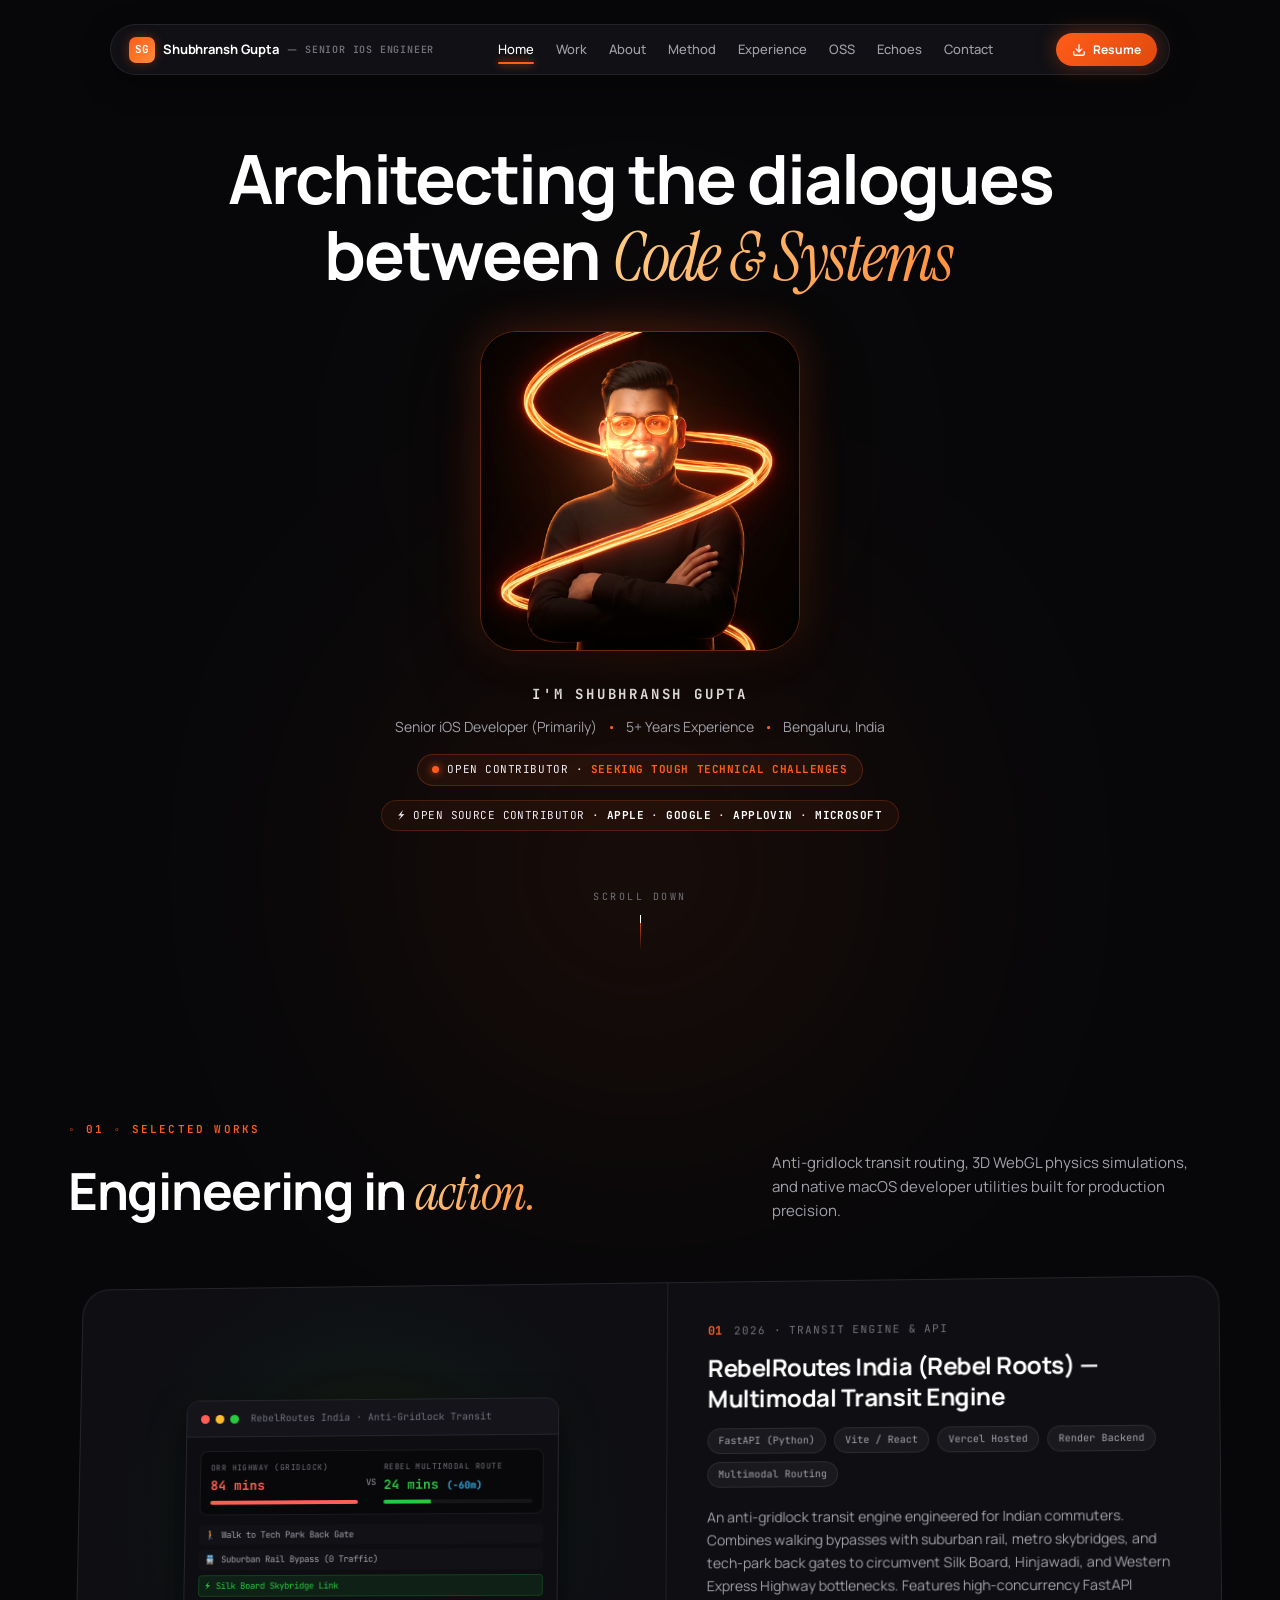
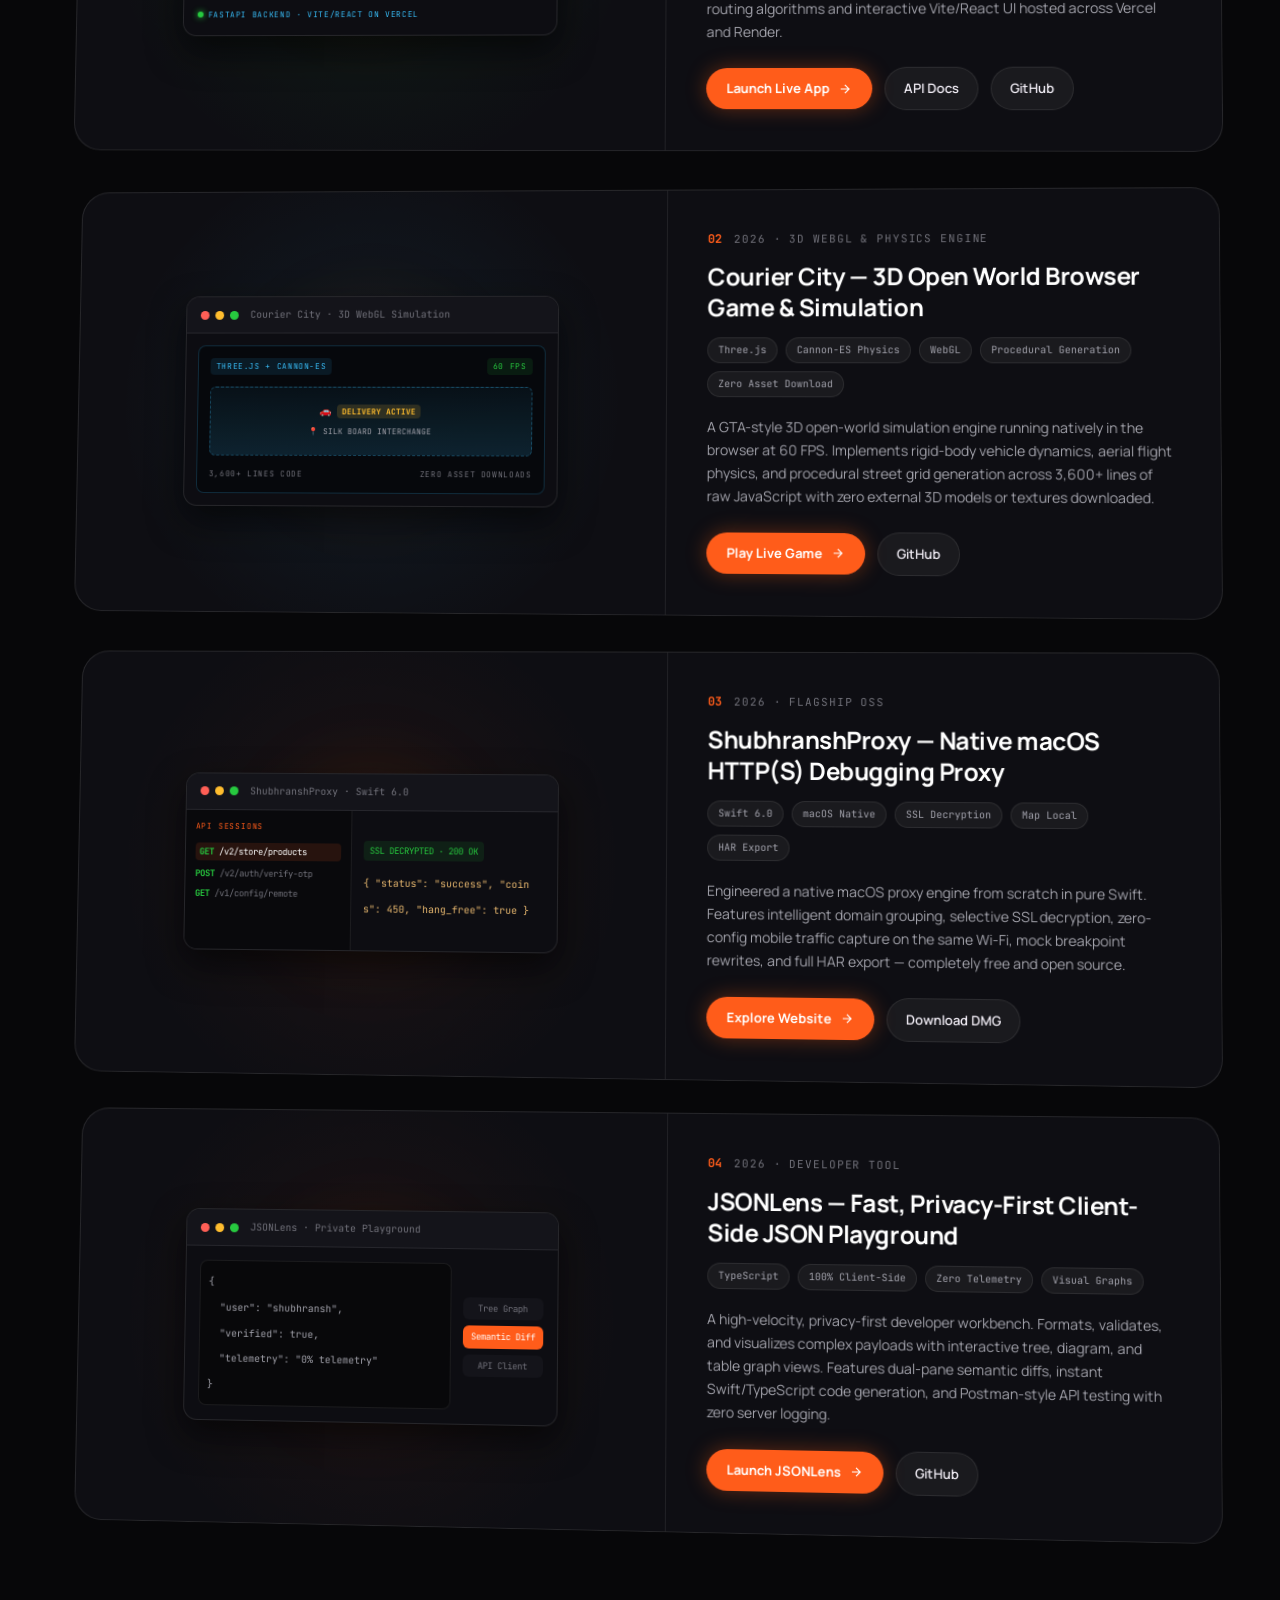
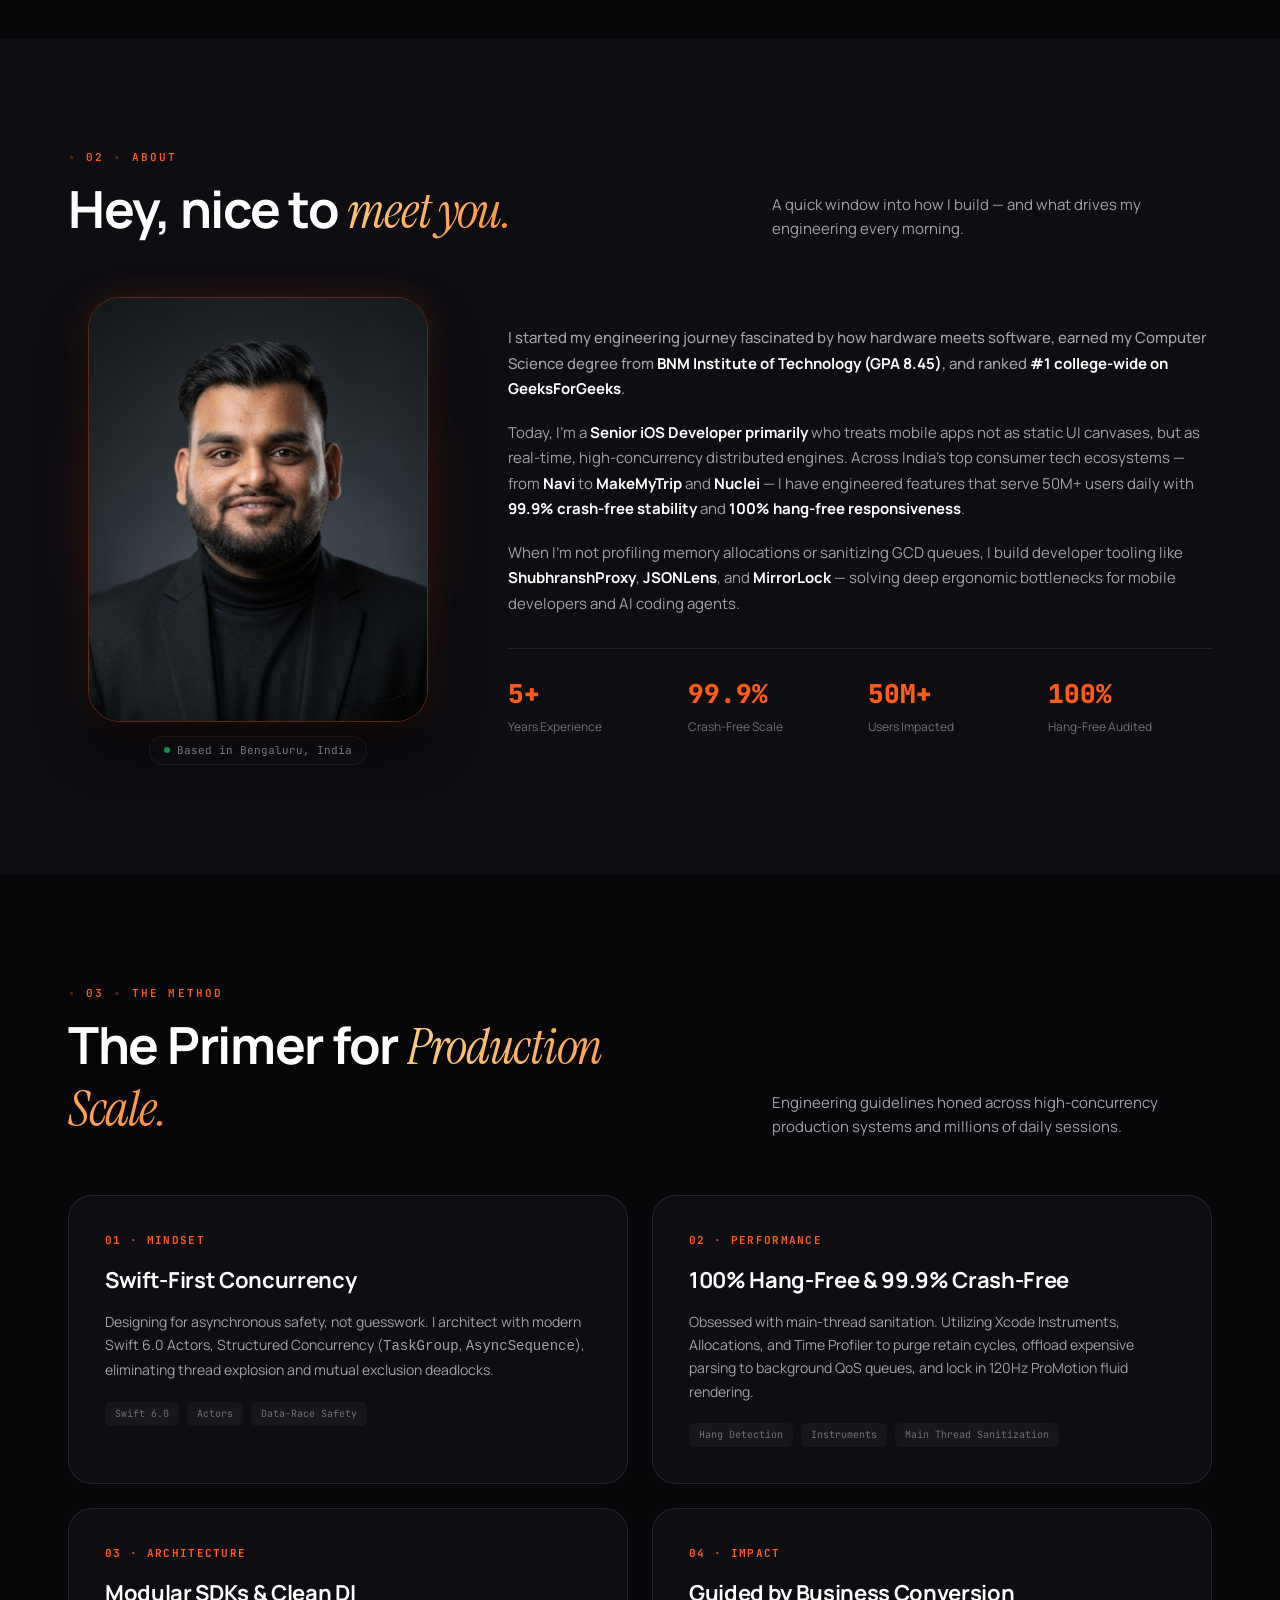
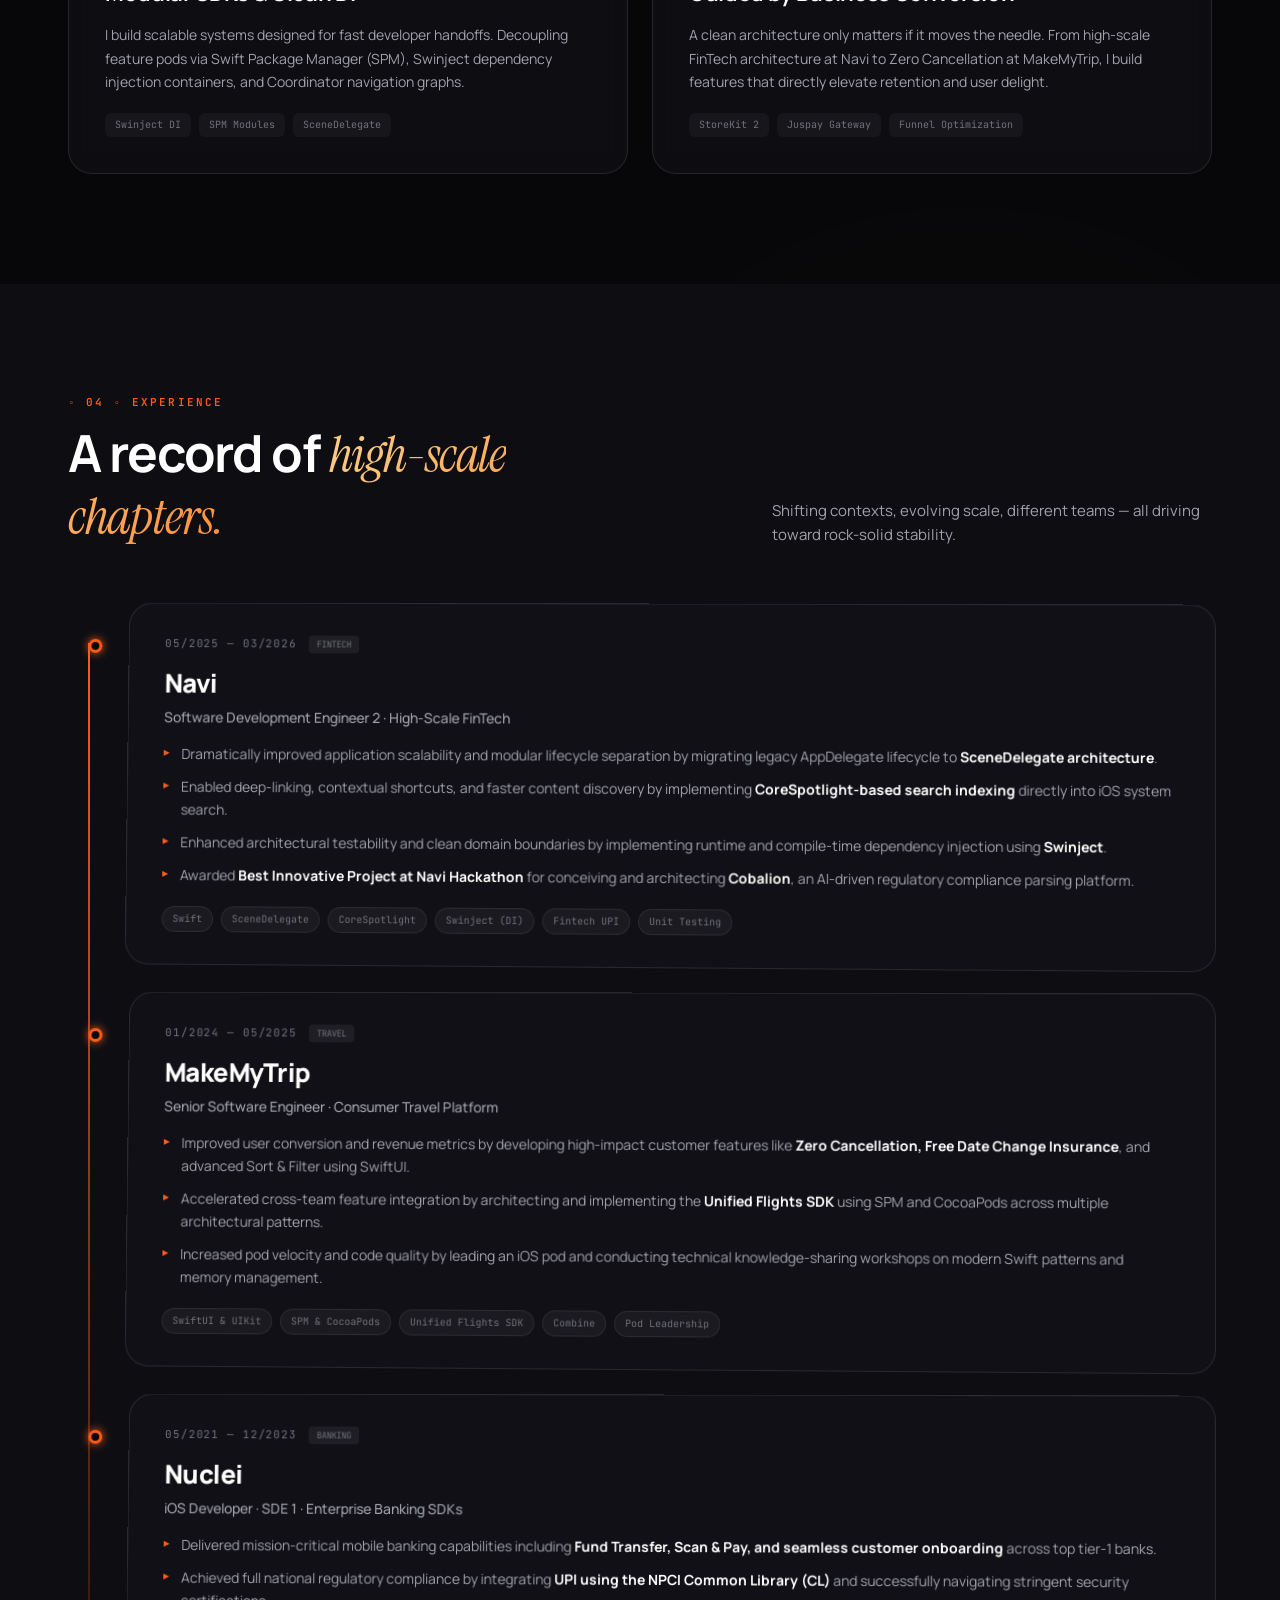
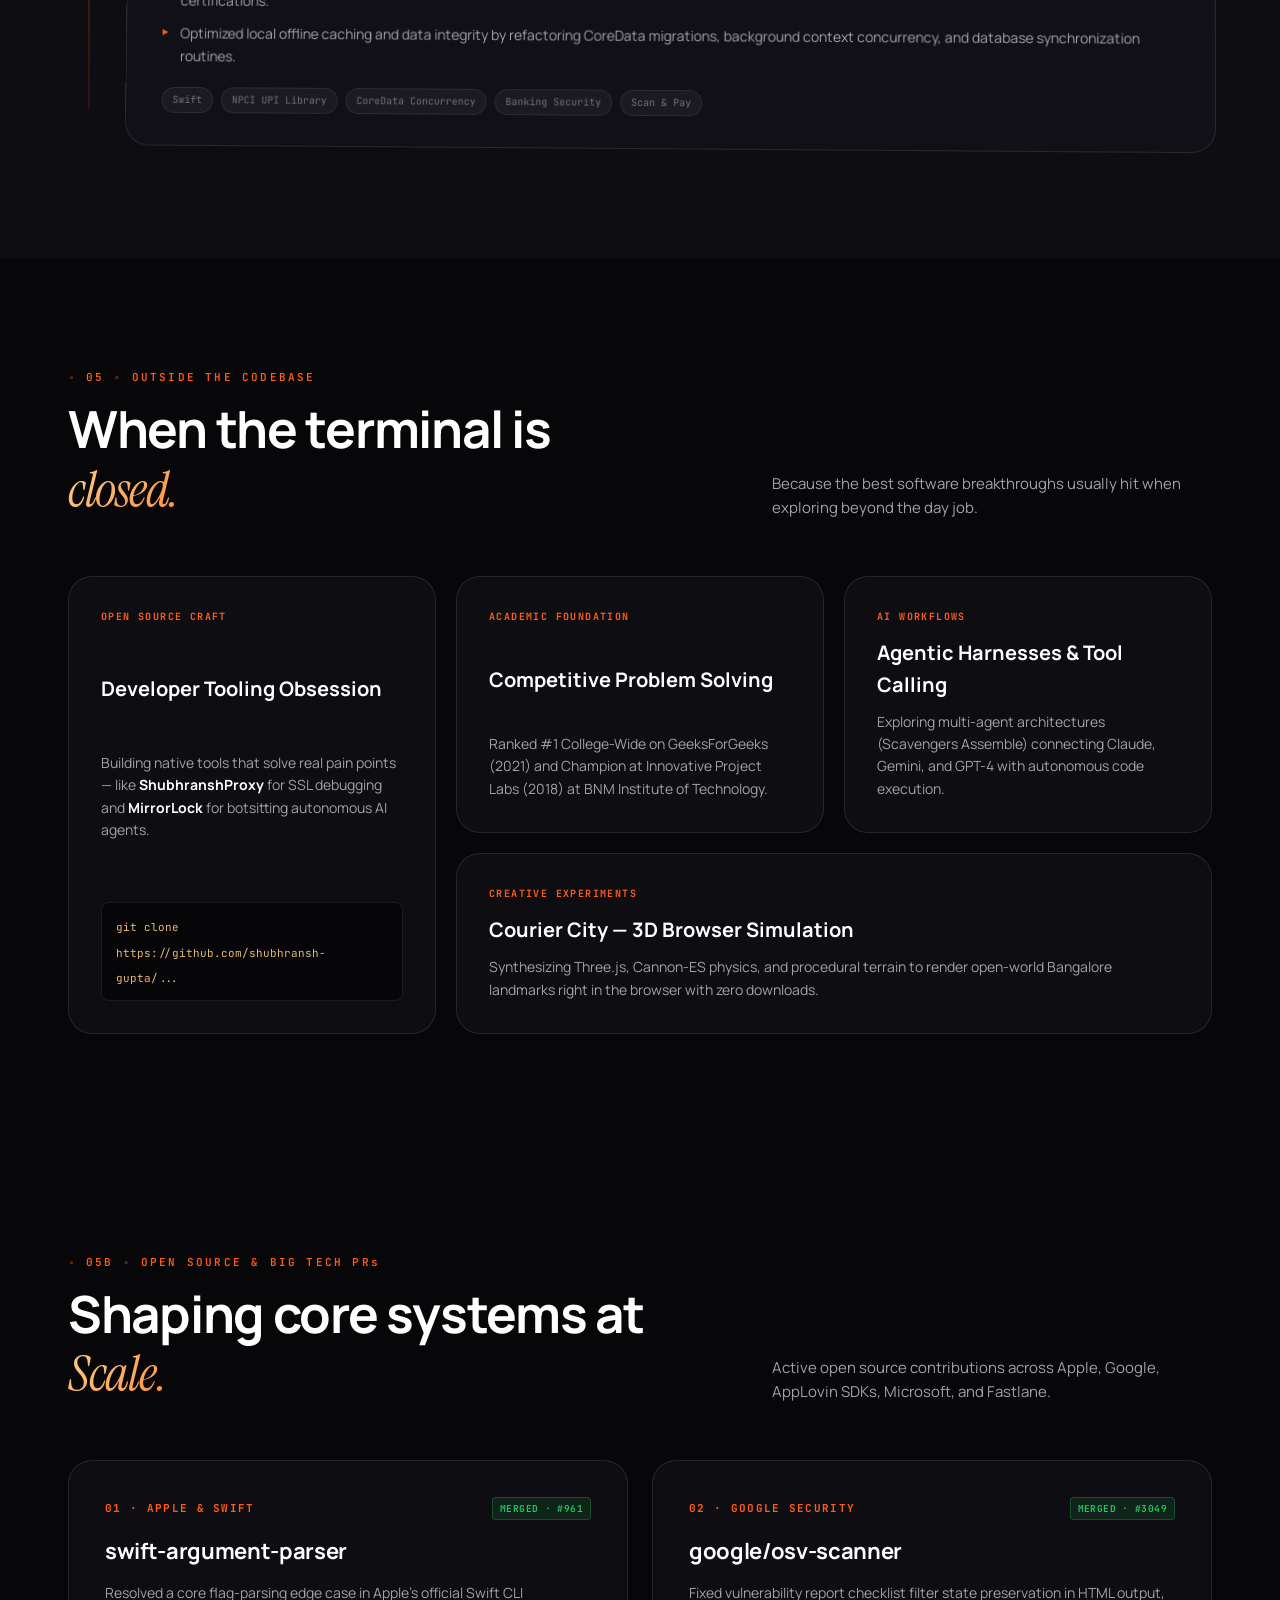
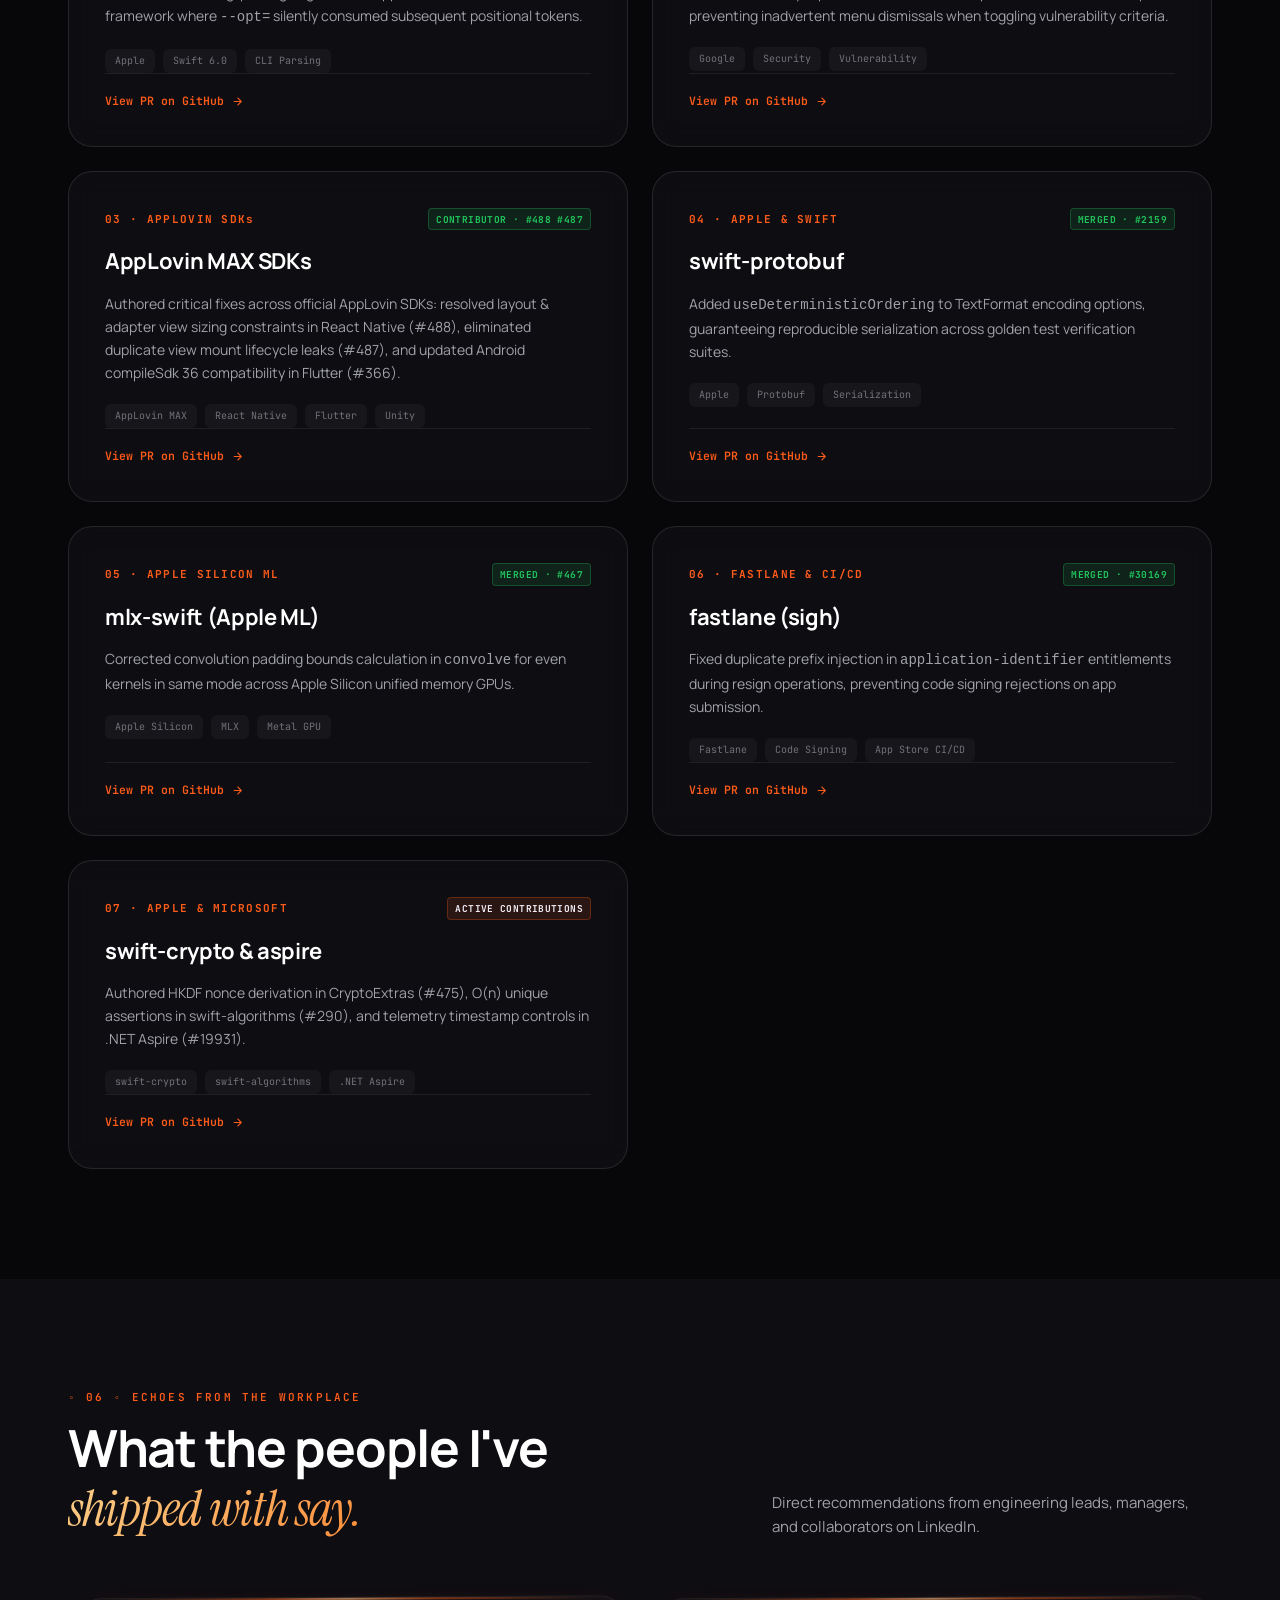
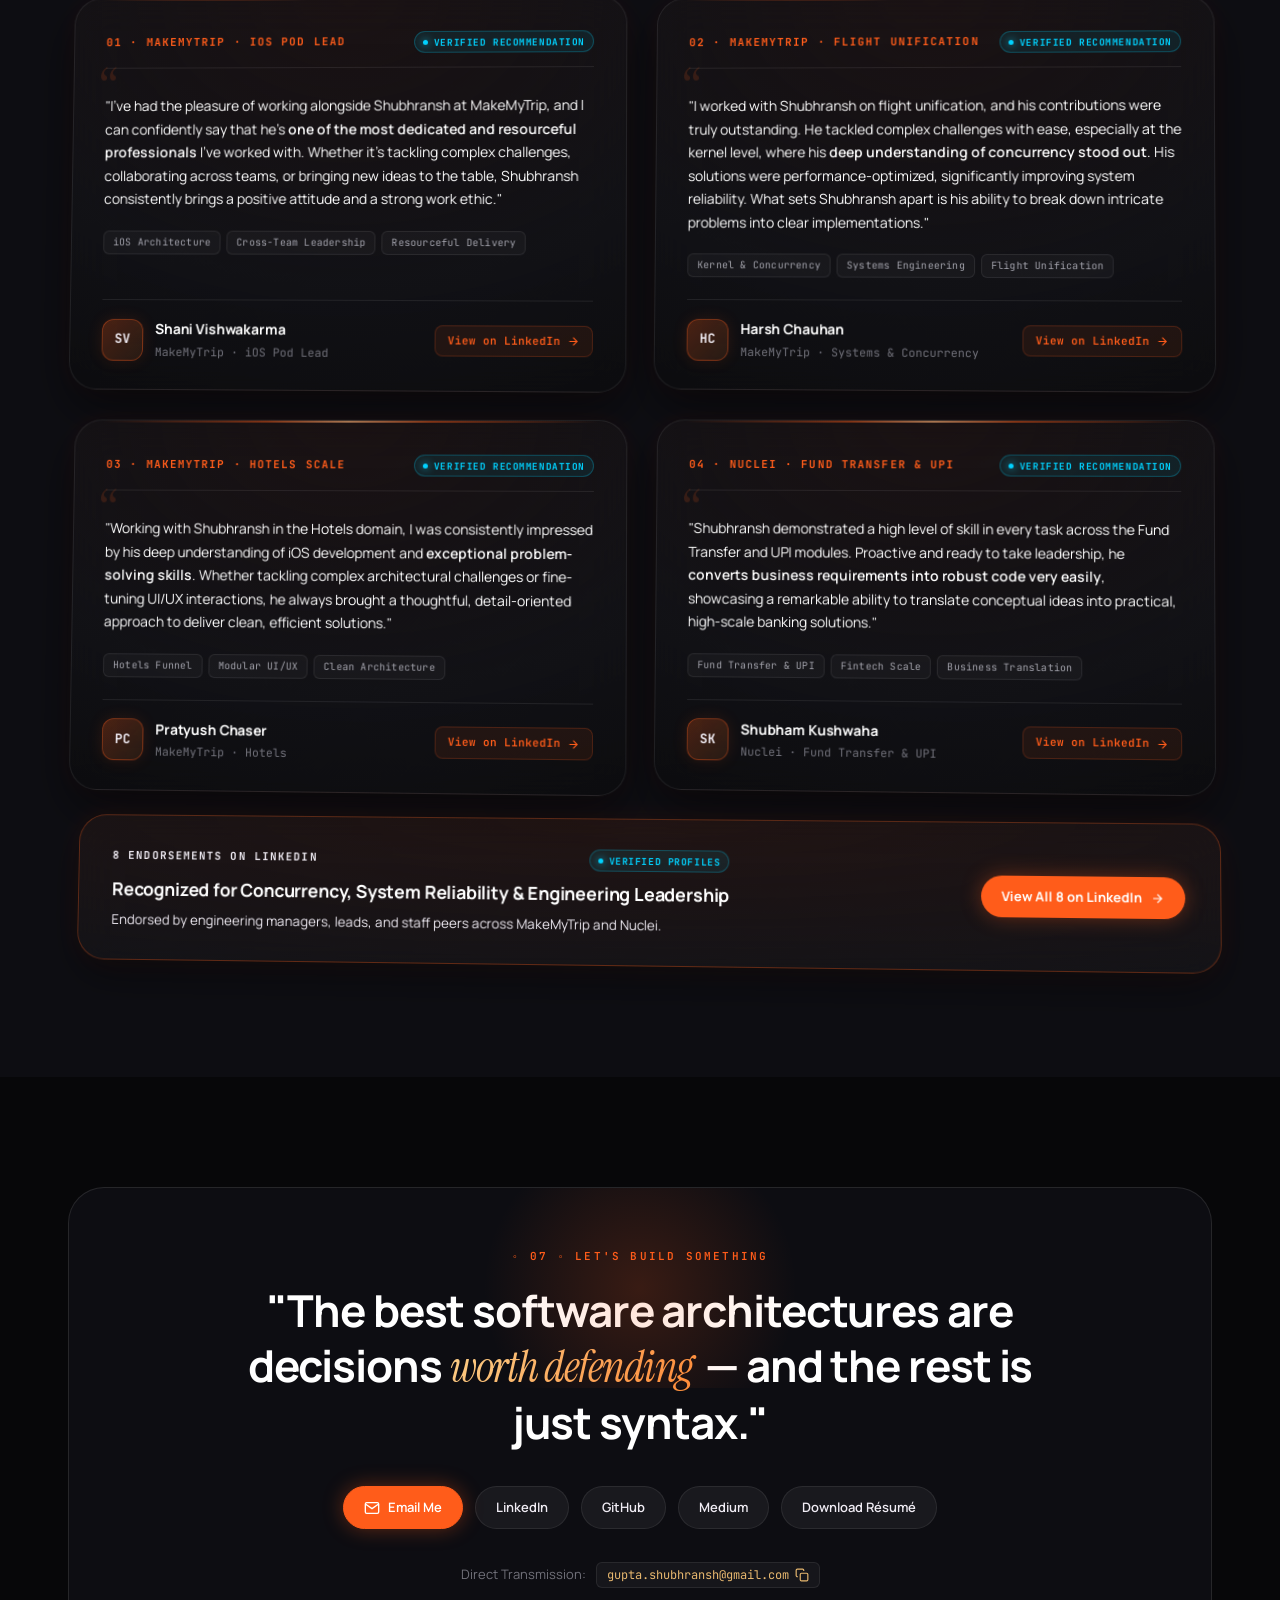
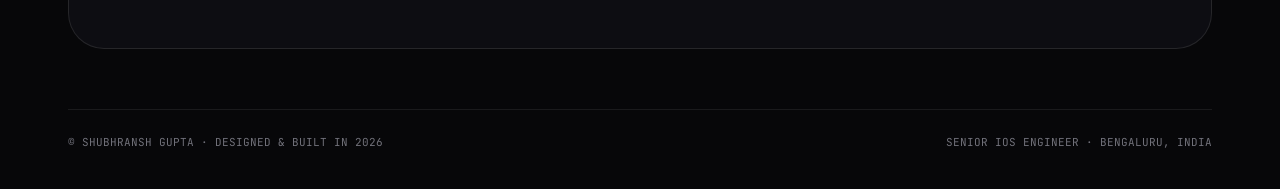
==== commit 9b71c4a6: "feat(seo): add Schema.org JSON-LD, llms.txt, robots.txt, sitemap.xml & set bio to Senior iOS Develop" ====
--- a/index.html
+++ b/index.html
@@ -3,13 +3,67 @@
 <head>
   <meta charset="UTF-8">
   <meta name="viewport" content="width=device-width, initial-scale=1.0">
-  <title>Shubhransh Gupta — Senior iOS Engineer · Systems &amp; Concurrency</title>
-  <meta name="description" content="Senior iOS Engineer with 5+ years of experience across Pocket FM, Navi, MakeMyTrip & Nuclei. Specializing in Swift 6.0 concurrency, high-scale performance, and native developer tooling.">
+  <title>Shubhransh Gupta — Senior iOS Developer · Systems &amp; Concurrency</title>
+  <meta name="description" content="Senior iOS Developer primarily with 5+ years of experience across Navi, MakeMyTrip &amp; Nuclei. Specializing in Swift 6 concurrency, high-scale mobile architectures, and open-source AI tooling.">
+  <link rel="canonical" href="https://shubhransh-gupta.is-a.dev/">
   
-  <meta property="og:title" content="Shubhransh Gupta — Senior iOS Engineer">
-  <meta property="og:description" content="Designing & architecting high-scale iOS applications across Pocket FM, Navi, MakeMyTrip and Nuclei. 99.9% crash-free, 100% hang-free.">
-  <meta property="og:image" content="assets/hero-avatar.jpg">
-  <meta property="og:type" content="website">
+  <meta property="og:title" content="Shubhransh Gupta — Senior iOS Developer">
+  <meta property="og:description" content="Primarily a Senior iOS Developer with 5+ years building scalable mobile apps. Active open-source contributor and on-device AI explorer.">
+  <meta property="og:image" content="https://shubhransh-gupta.is-a.dev/profile_pic.png">
+  <meta property="og:url" content="https://shubhransh-gupta.is-a.dev/">
+  <meta property="og:type" content="profile">
+
+  <meta name="twitter:card" content="summary_large_image">
+  <meta name="twitter:title" content="Shubhransh Gupta — Senior iOS Developer">
+  <meta name="twitter:description" content="Primarily a Senior iOS Developer with 5+ years building scalable mobile apps. Active open-source contributor and on-device AI explorer.">
+
+  <!-- Search Engine Crawlers Optimization (Google, Bing & AI) -->
+  <meta name="robots" content="index, follow, max-image-preview:large, max-snippet:-1, max-video-preview:-1">
+  <meta name="googlebot" content="index, follow">
+  <meta name="bingbot" content="index, follow">
+
+  <!-- Schema.org Knowledge Graph for Google & Bing -->
+  <script type="application/ld+json">
+  {
+    "@context": "https://schema.org",
+    "@graph": [
+      {
+        "@type": "Person",
+        "@id": "https://shubhransh-gupta.is-a.dev/#person",
+        "name": "Shubhransh Gupta",
+        "jobTitle": "Senior iOS Developer",
+        "description": "Primarily a Senior iOS Developer with 5+ years of experience building scalable mobile architectures. Also an active open-source contributor and on-device AI systems explorer.",
+        "url": "https://shubhransh-gupta.is-a.dev/",
+        "image": "https://shubhransh-gupta.is-a.dev/profile_pic.png",
+        "sameAs": [
+          "https://github.com/shubhransh-gupta",
+          "https://www.linkedin.com/in/shubhransh-gupta/",
+          "https://medium.com/@gupta.subhransh"
+        ],
+        "knowsAbout": [
+          "iOS Development",
+          "Swift 6 Concurrency",
+          "SwiftUI & UIKit",
+          "Mobile Architecture (Clean, VIPER, MVVM)",
+          "On-Device AI",
+          "MLX-Swift & Metal GPU Acceleration",
+          "CoreML",
+          "INT4 / AWQ Quantization",
+          "Autonomous Multi-Agent Systems"
+        ]
+      },
+      {
+        "@type": "WebSite",
+        "@id": "https://shubhransh-gupta.is-a.dev/#website",
+        "url": "https://shubhransh-gupta.is-a.dev/",
+        "name": "Shubhransh Gupta — Senior iOS Developer",
+        "author": {
+          "@id": "https://shubhransh-gupta.is-a.dev/#person"
+        }
+      }
+    ]
+  }
+  </script>
 
   <!-- Favicon -->
   <link rel="icon" type="image/svg+xml" href="assets/favicon.svg">
@@ -127,7 +181,7 @@
         <div class="hero-meta">
           <div class="hero-name-label">I'M SHUBHRANSH GUPTA</div>
           <div class="hero-tags-row">
-            <span>Senior iOS Engineer</span>
+            <span>Senior iOS Developer (Primarily)</span>
             <span class="dot-sep">•</span>
             <span>5+ Years Experience</span>
             <span class="dot-sep">•</span>
@@ -137,7 +191,7 @@
           <!-- Current status pill -->
           <div class="hero-status-pill">
             <span class="live-dot"></span>
-            <span>CURRENTLY SHIPPING AT <strong>POCKET FM</strong></span>
+            <span>OPEN CONTRIBUTOR · <strong>SEEKING TOUGH TECHNICAL CHALLENGES</strong></span>
           </div>
 
           <!-- Open source highlight badge -->
@@ -465,7 +519,7 @@
               I started my engineering journey fascinated by how hardware meets software, earned my Computer Science degree from <strong>BNM Institute of Technology (GPA 8.45)</strong>, and ranked <strong>#1 college-wide on GeeksForGeeks</strong>.
             </p>
             <p>
-              Today, I'm a <strong>Senior iOS Engineer</strong> who treats mobile apps not as static UI canvases, but as real-time, high-concurrency distributed engines. Across India's top consumer tech ecosystems — from <strong>Pocket FM</strong> and <strong>Navi</strong> to <strong>MakeMyTrip</strong> and <strong>Nuclei</strong> — I have engineered features that serve 50M+ users daily with <strong>99.9% crash-free stability</strong> and <strong>100% hang-free responsiveness</strong>.
+              Today, I'm a <strong>Senior iOS Developer primarily</strong> who treats mobile apps not as static UI canvases, but as real-time, high-concurrency distributed engines. Across India's top consumer tech ecosystems — from <strong>Navi</strong> to <strong>MakeMyTrip</strong> and <strong>Nuclei</strong> — I have engineered features that serve 50M+ users daily with <strong>99.9% crash-free stability</strong> and <strong>100% hang-free responsiveness</strong>.
             </p>
             <p>
               When I'm not profiling memory allocations or sanitizing GCD queues, I build developer tooling like <strong>ShubhranshProxy</strong>, <strong>JSONLens</strong>, and <strong>MirrorLock</strong> — solving deep ergonomic bottlenecks for mobile developers and AI coding agents.
@@ -564,7 +618,7 @@
             </div>
             <h3 class="method-title">Guided by Business Conversion</h3>
             <p class="method-desc">
-              A clean architecture only matters if it moves the needle. From Store Revamp V2 with StoreKit 2 &amp; Juspay at Pocket FM to Zero Cancellation at MakeMyTrip, I build features that directly elevate retention and monetization.
+              A clean architecture only matters if it moves the needle. From high-scale FinTech architecture at Navi to Zero Cancellation at MakeMyTrip, I build features that directly elevate retention and user delight.
             </p>
             <div class="method-tags">
               <span>StoreKit 2</span>
@@ -595,48 +649,7 @@
         <!-- Vertical Timeline Stack -->
         <div class="experience-timeline">
 
-          <!-- Item 1: Pocket FM -->
-          <article class="timeline-card current-job" data-case-card="true">
-            <div class="timeline-dot"></div>
-            <div class="timeline-meta-col">
-              <span class="time-range">08/2026 — PRESENT</span>
-              <span class="status-badge-current">CURRENT</span>
-            </div>
-            <div class="timeline-body-col">
-              <div class="job-header">
-                <h3 class="company-name">Pocket FM</h3>
-                <span class="role-title">Senior Software Engineer (SDE 2) · Audio Streaming Tech</span>
-              </div>
-              <div class="job-stat-highlight">
-                <span class="stat-badge">100% HANG-FREE STORE REVAMP V2 &amp; 99.9% CRASH-FREE</span>
-              </div>
-              <ul class="job-bullets">
-                <li>
-                  Spearheaded the complete end-to-end architecture and implementation of <strong>Store Revamp V2</strong>, enabling seamless coin purchases via Apple In-App Purchase (StoreKit 2), Juspay gateway integration, and rewarded ad unlock flows with rich fluid animations.
-                </li>
-                <li>
-                  Eliminated UI thread bottlenecks through rigorous <strong>hang detection, thread sanitization, and GCD queue profiling</strong>, achieving 100% hang-free performance and maintaining <strong>99.9% crash-free sessions</strong> at massive audio streaming scale.
-                </li>
-                <li>
-                  Overhauled <strong>Notification &amp; Tracking Permissions</strong>, implementing privacy-compliant telemetry to diagnose real-time hangs and crashes while driving higher user opt-in for episodic content releases.
-                </li>
-                <li>
-                  Re-engineered <strong>Profile Revamp V2</strong> featuring dual-channel OTP verification across email and phone, streamlining listener onboarding and reinforcing account security.
-                </li>
-              </ul>
-              <div class="job-tech-tags">
-                <span>Swift 6.0</span>
-                <span>StoreKit 2</span>
-                <span>Juspay SDK</span>
-                <span>Rewarded Ads</span>
-                <span>Hang Profiling</span>
-                <span>GCD Thread Sanitization</span>
-                <span>Firebase Crashlytics</span>
-              </div>
-            </div>
-          </article>
-
-          <!-- Item 2: Navi -->
+          <!-- Item 1: Navi -->
           <article class="timeline-card" data-case-card="true">
             <div class="timeline-dot"></div>
             <div class="timeline-meta-col">
@@ -1138,7 +1151,7 @@
               </div>
               <h3 class="holo-summary-title">Recognized for Concurrency, System Reliability &amp; Engineering Leadership</h3>
               <p class="holo-summary-sub">
-                Endorsed by engineering managers, leads, and staff peers across MakeMyTrip, Nuclei, and Pocket FM.
+                Endorsed by engineering managers, leads, and staff peers across MakeMyTrip and Nuclei.
               </p>
             </div>
             <a href="https://www.linkedin.com/in/shubhransh-gupta/details/recommendations/" target="_blank" rel="noopener" class="btn-work-primary" style="white-space: nowrap;">
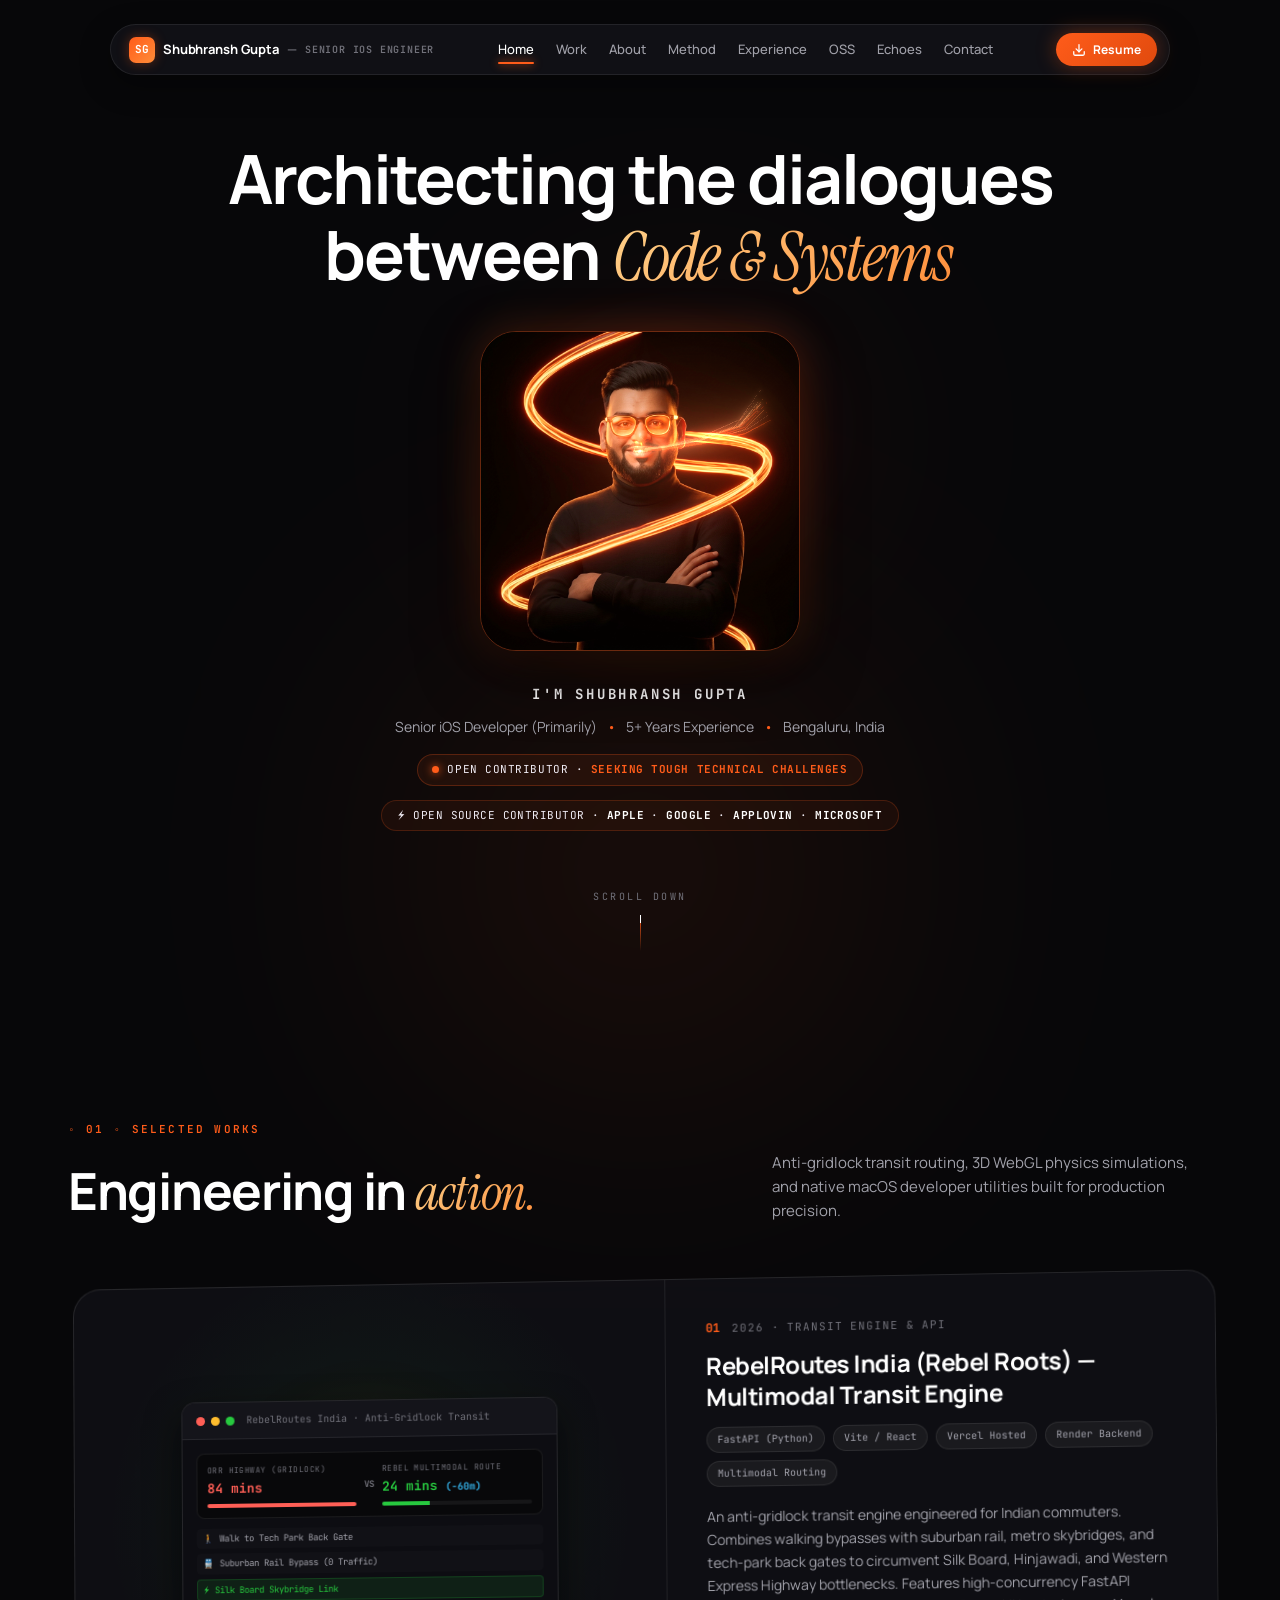
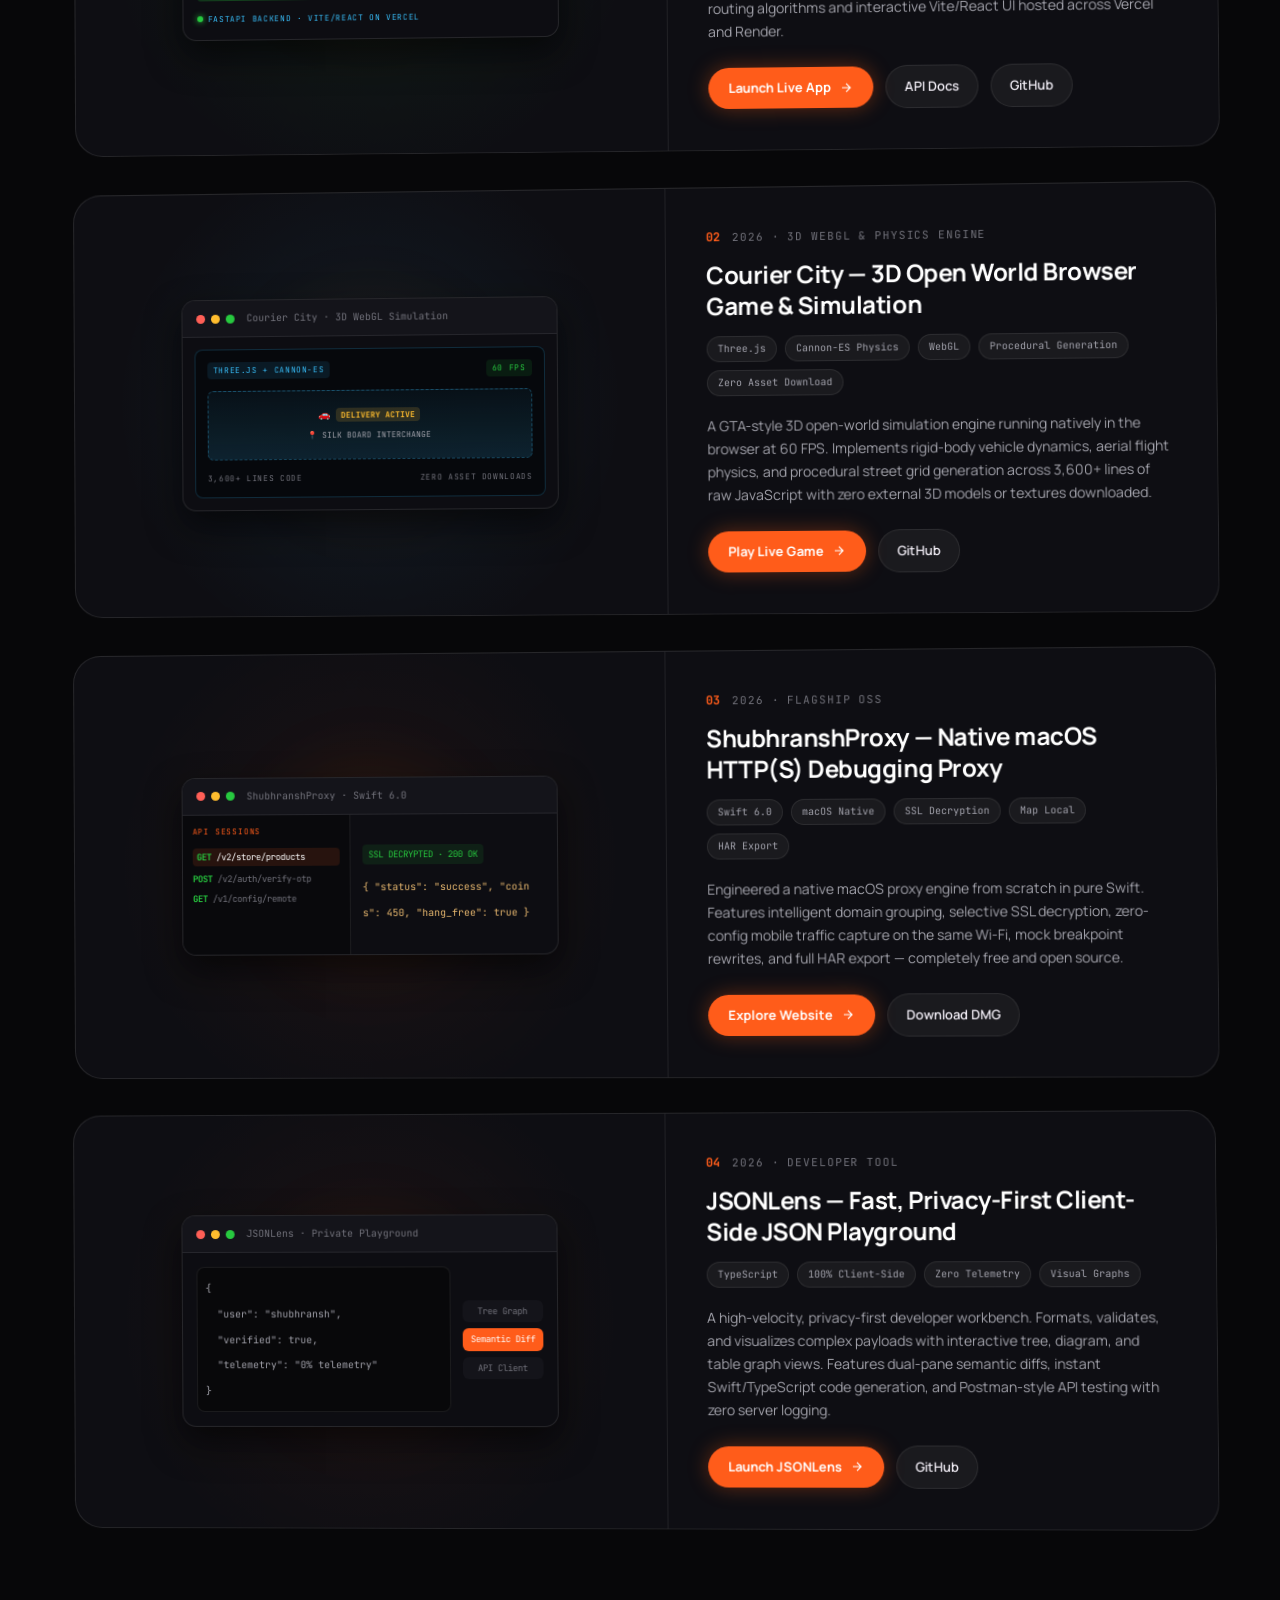
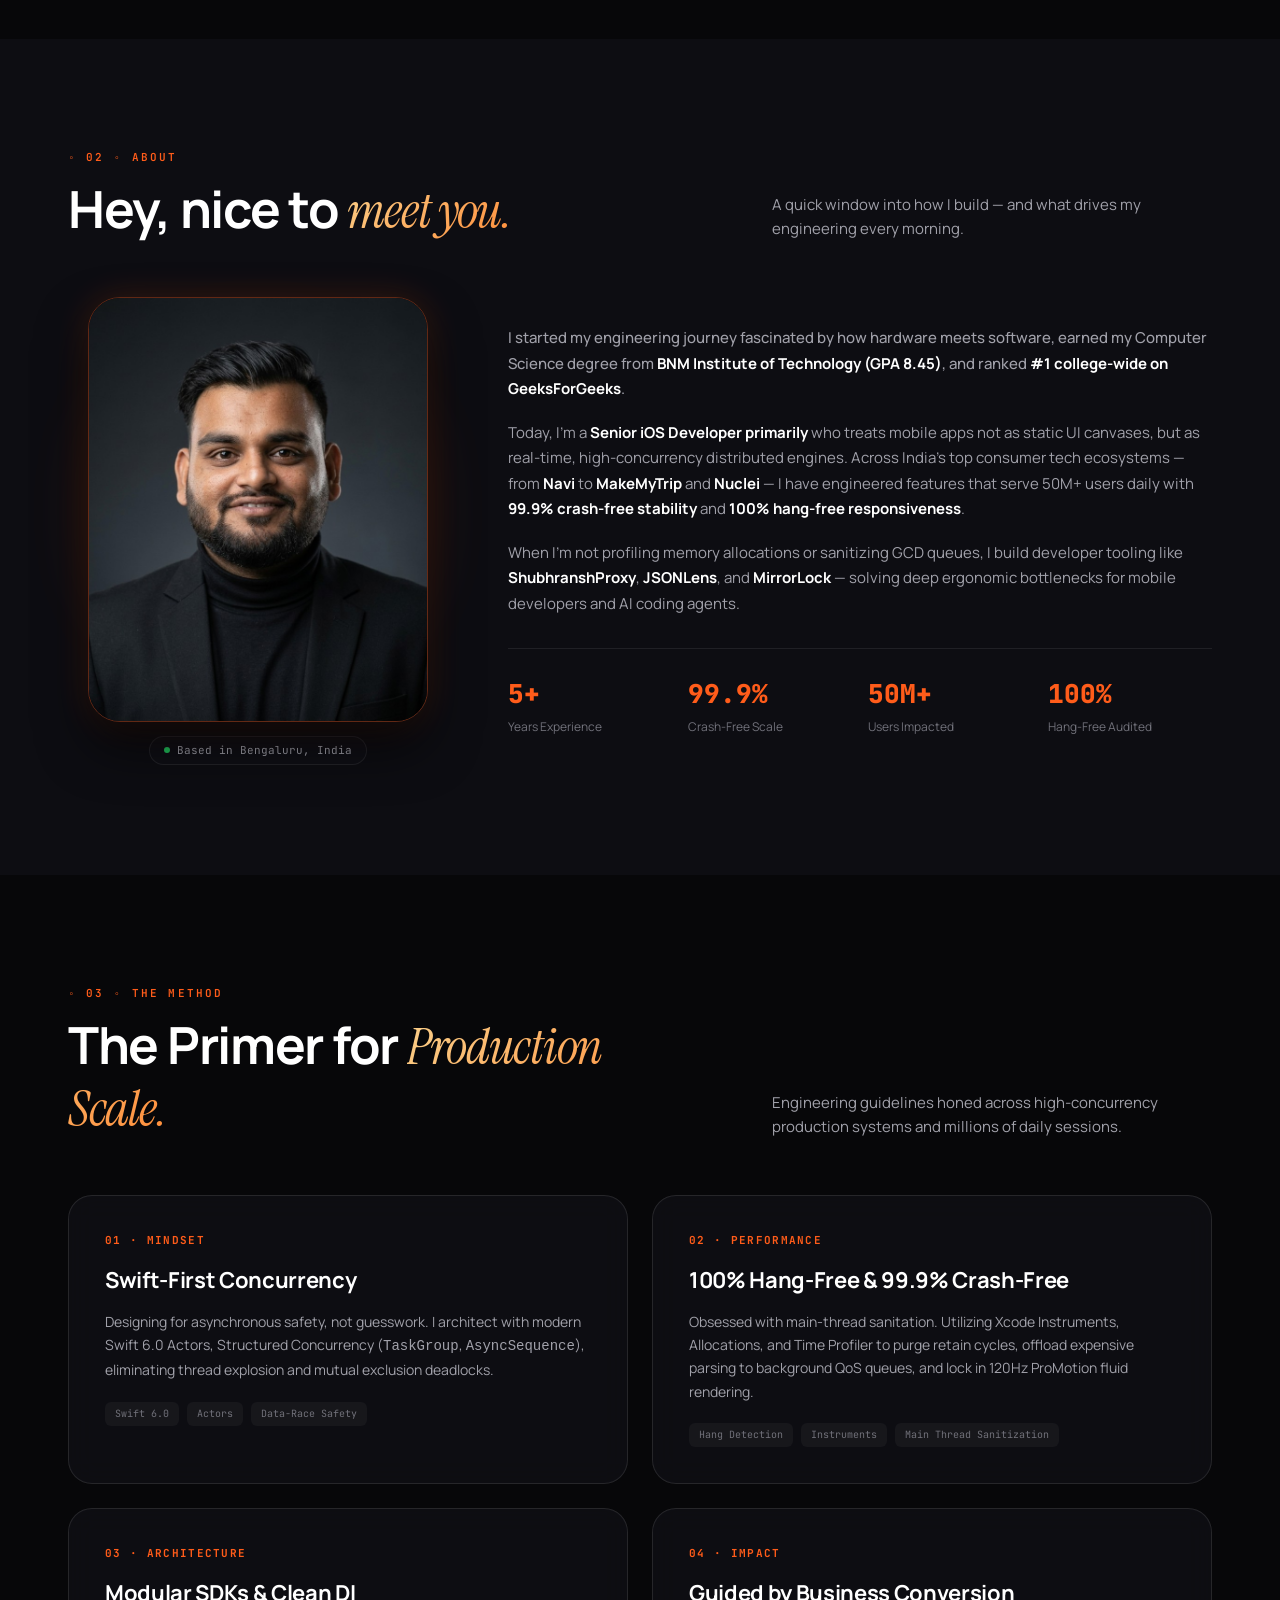
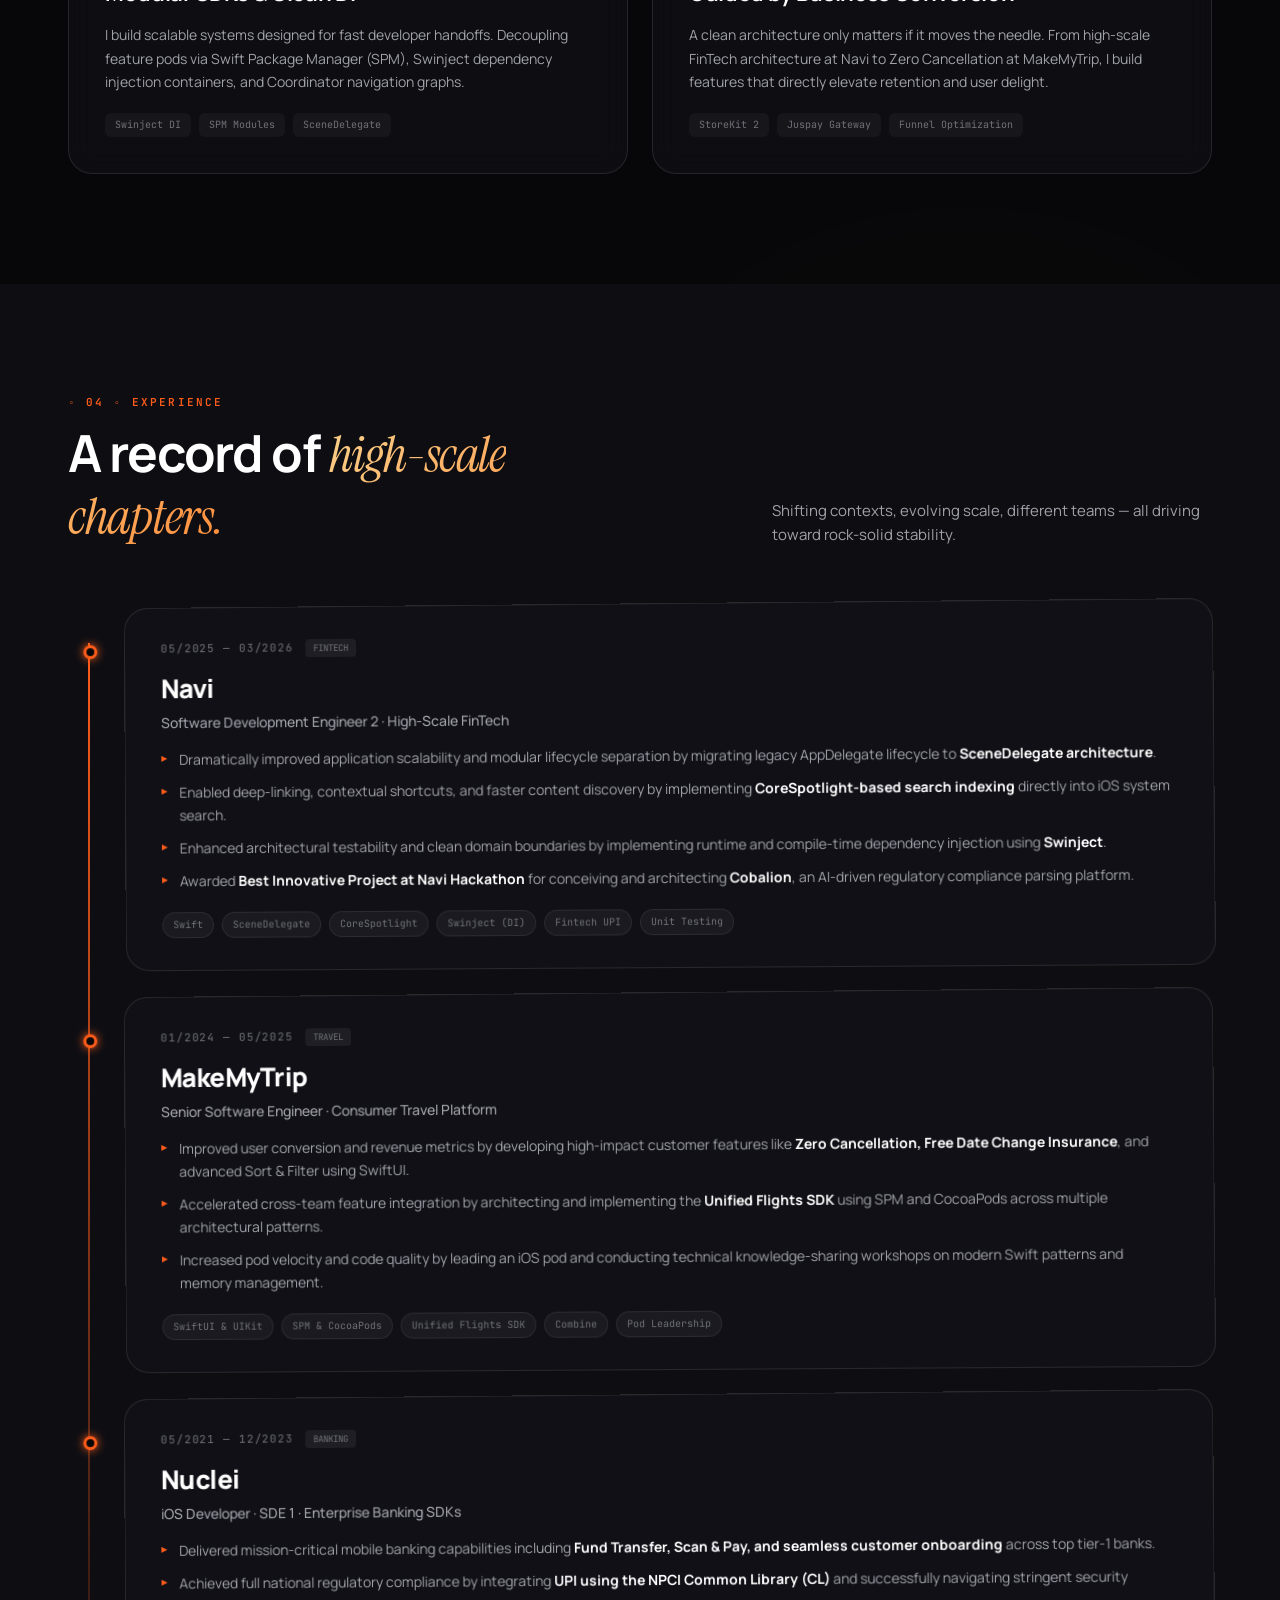
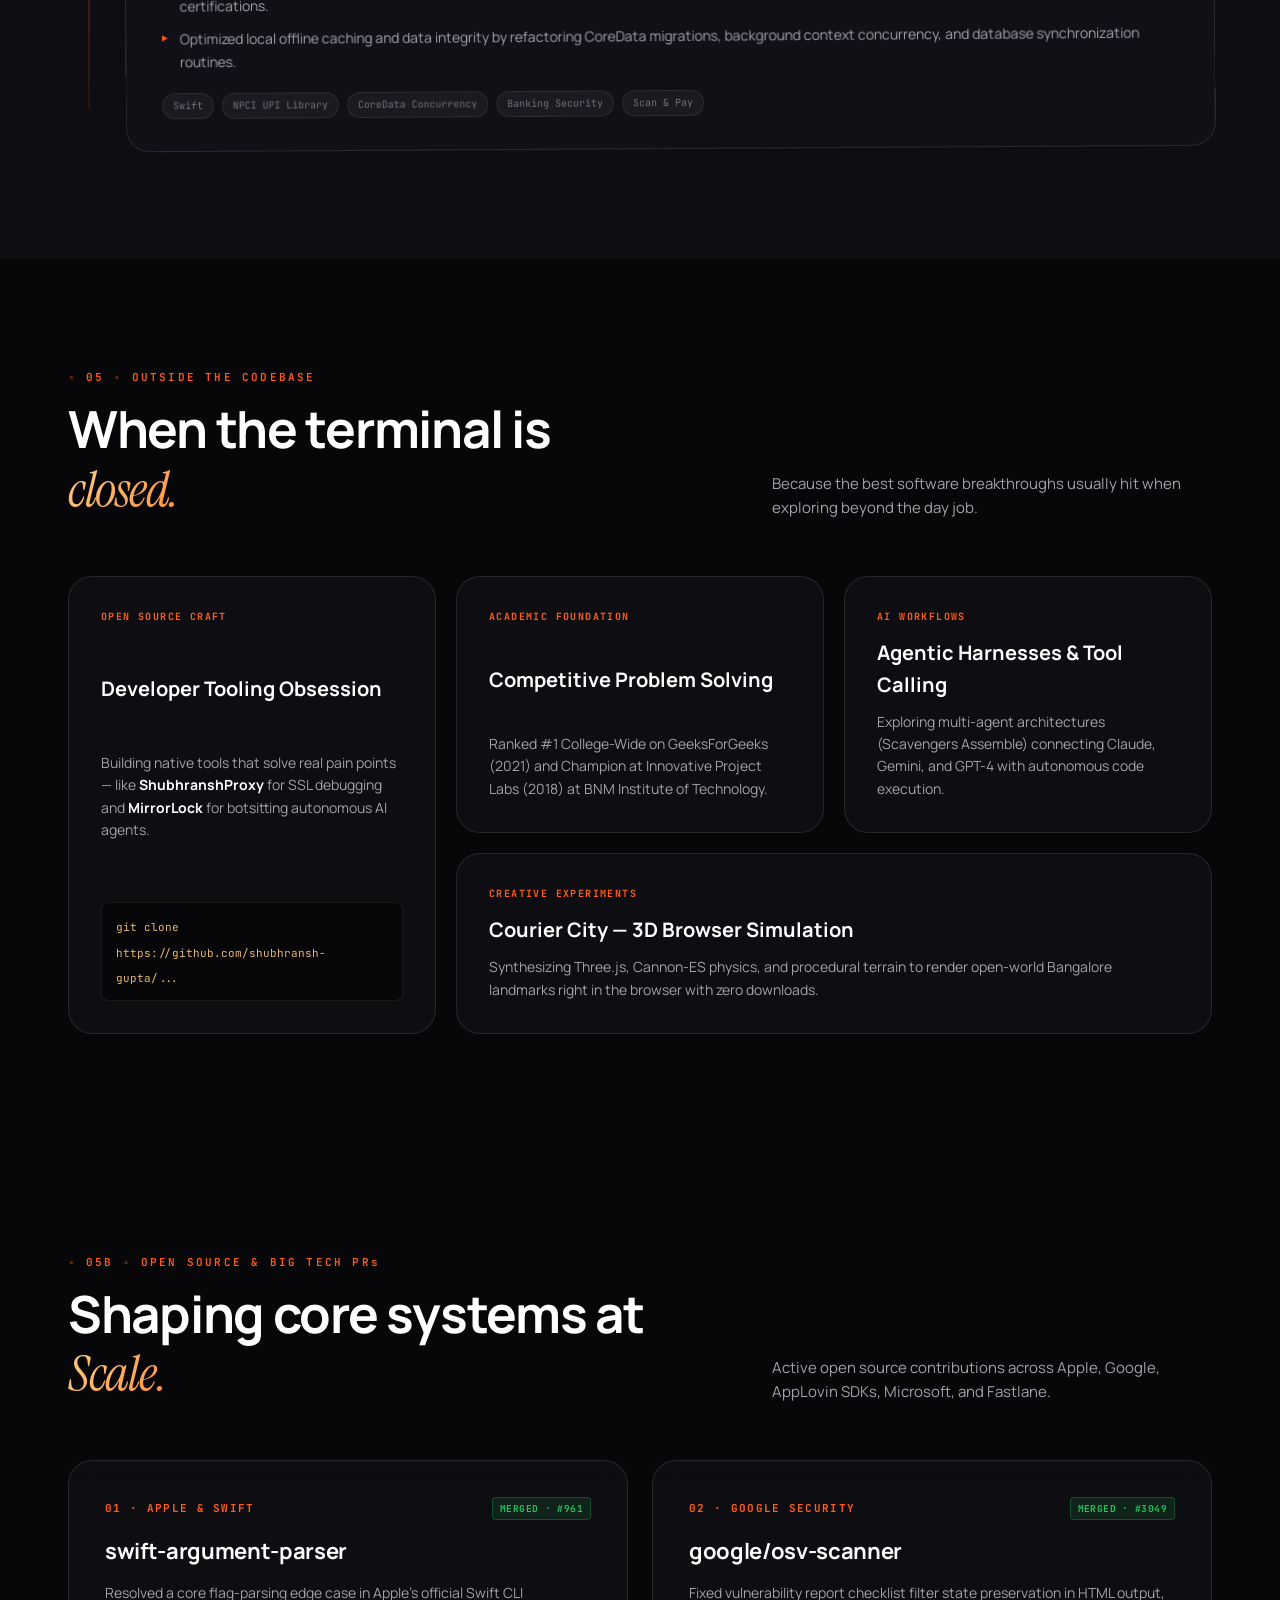
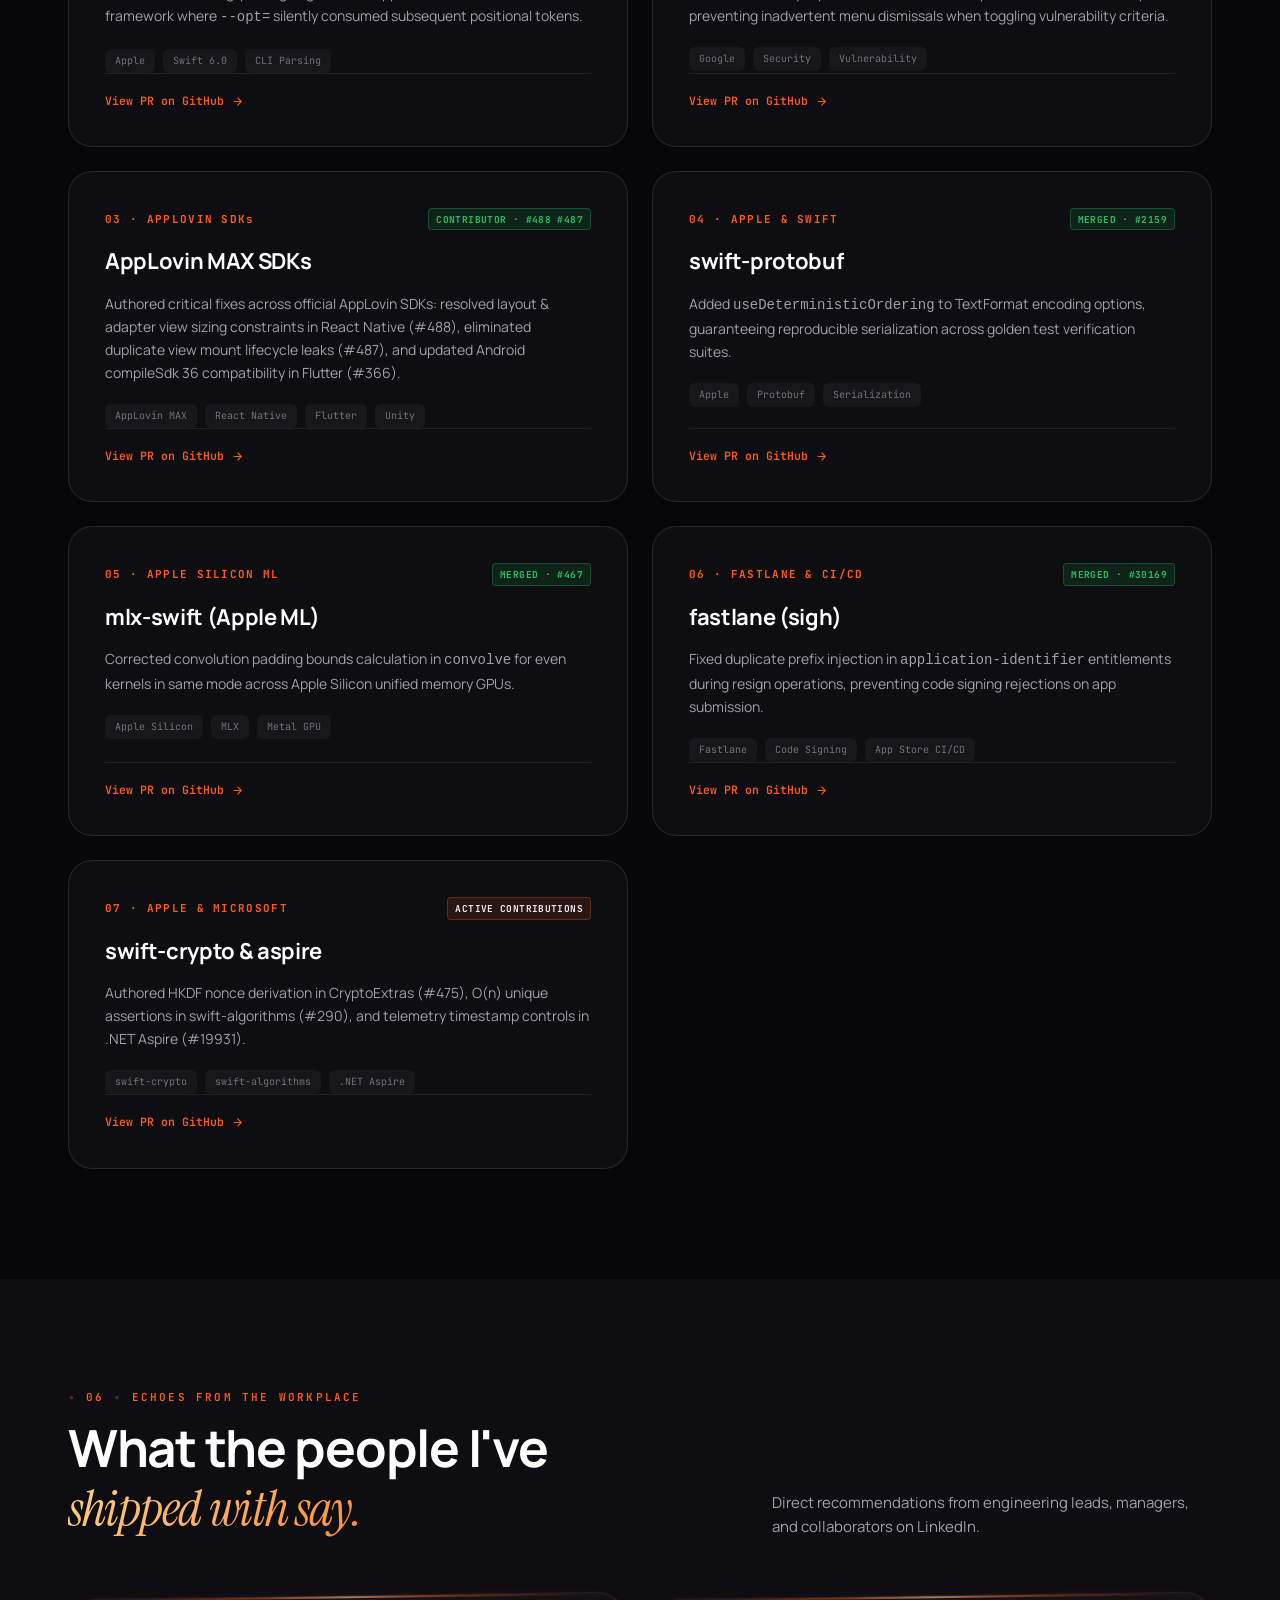
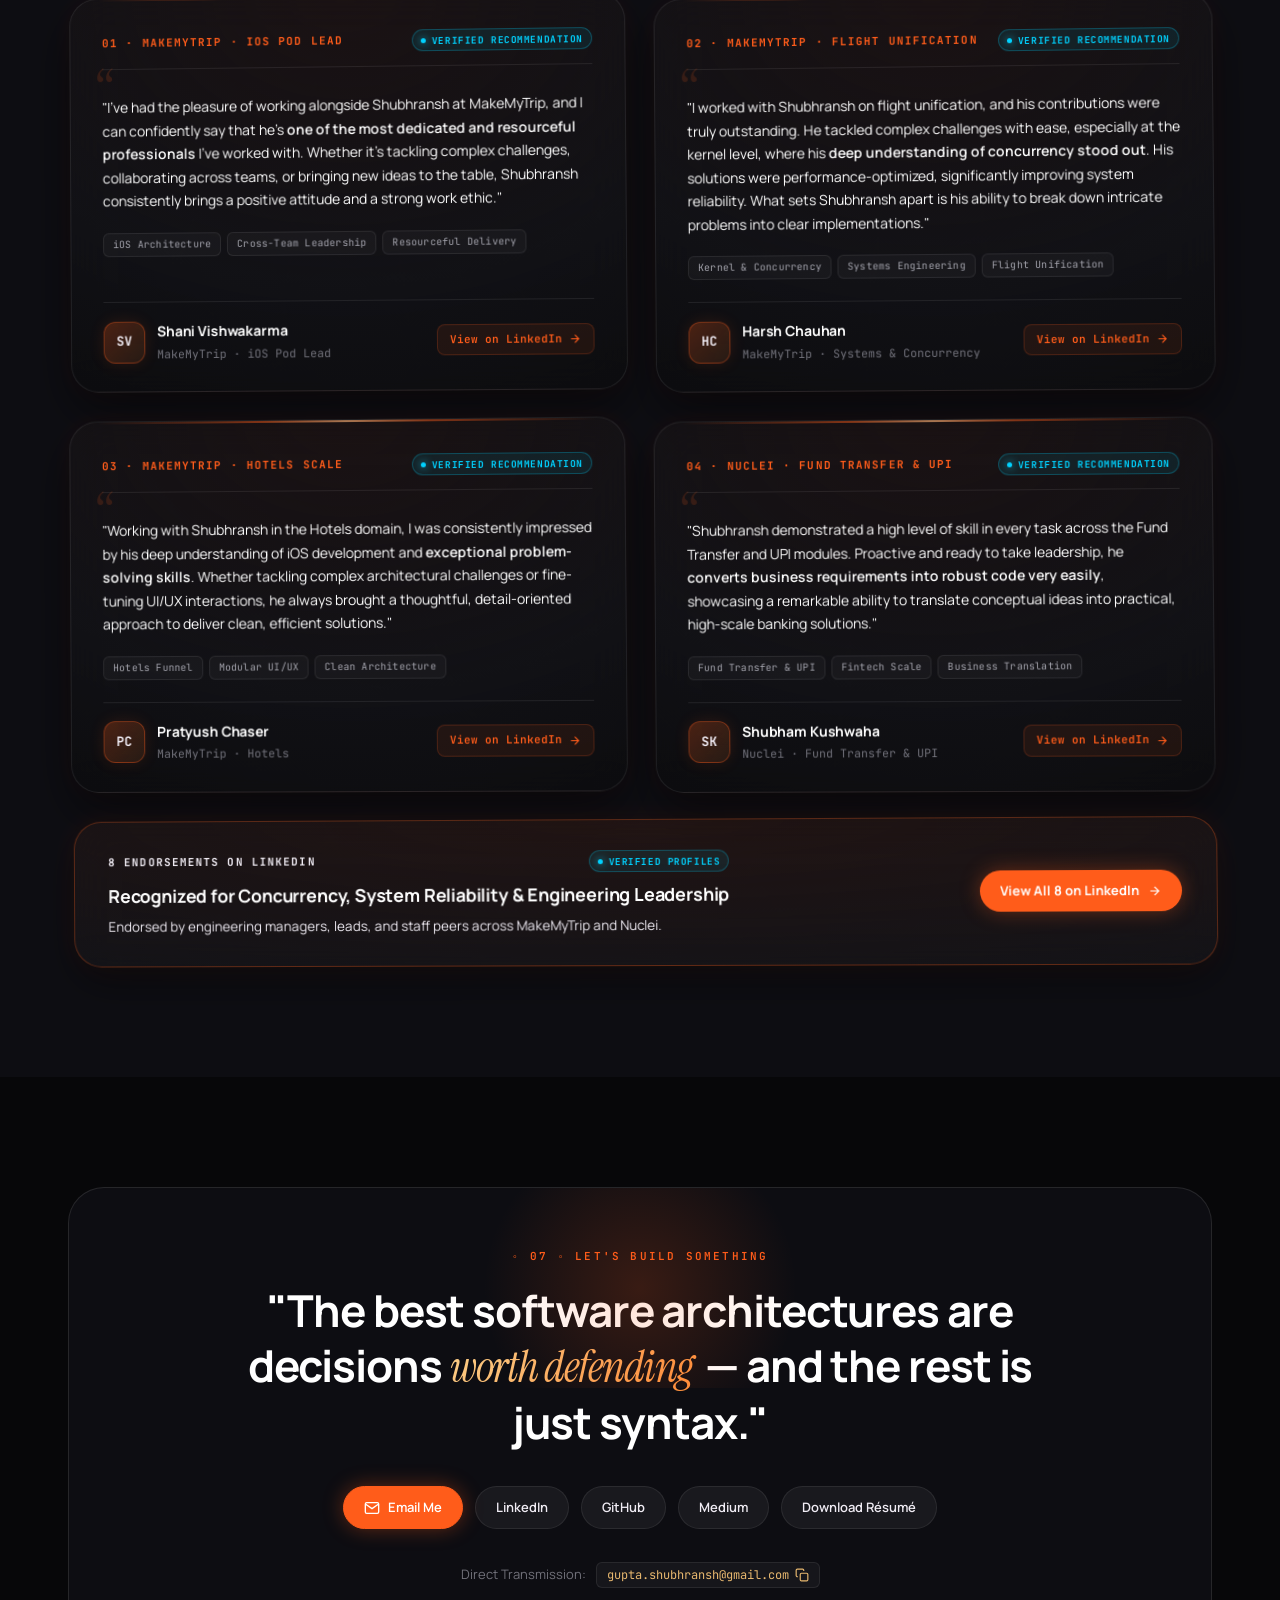
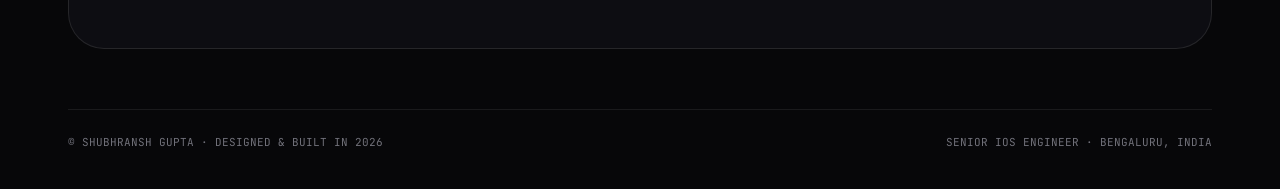
==== commit 5cc2068c: "feat(geo): differentiate as AI & Systems Lab with IndexNow, llms-full.txt & FAQPage Schema.org" ====
--- a/index.html
+++ b/index.html
@@ -3,26 +3,35 @@
 <head>
   <meta charset="UTF-8">
   <meta name="viewport" content="width=device-width, initial-scale=1.0">
-  <title>Shubhransh Gupta — Senior iOS Developer · Systems &amp; Concurrency</title>
-  <meta name="description" content="Senior iOS Developer primarily with 5+ years of experience across Navi, MakeMyTrip &amp; Nuclei. Specializing in Swift 6 concurrency, high-scale mobile architectures, and open-source AI tooling.">
+  <title>Shubhransh Gupta — Systems Engineer · On-Device AI, Swift 6 &amp; Autonomous Agents</title>
+  <meta name="description" content="Shubhransh Gupta (Subhransh Gupta) — Systems &amp; On-Device AI Engineer. Exploring Apple Silicon Metal GPU acceleration (mlx-swift), Swift 6 concurrency, INT4/AWQ quantization, and autonomous multi-agent runtimes.">
+  <meta name="keywords" content="Shubhransh Gupta, Subhransh Gupta, On-Device AI, Apple Silicon Metal GPU, mlx-swift, Swift 6 Concurrency, Autonomous AI Agents, toknt, ShubhranshProxy, iOS Systems Engineer">
+  <meta name="author" content="Shubhransh Gupta">
   <link rel="canonical" href="https://shubhransh-gupta.is-a.dev/">
+
+  <!-- Search Engine & AI Agent Crawlers Optimization -->
+  <meta name="robots" content="index, follow, max-image-preview:large, max-snippet:-1, max-video-preview:-1">
+  <meta name="googlebot" content="index, follow">
+  <meta name="bingbot" content="index, follow">
+
+  <!-- LLM Agent Context Discovery Standard -->
+  <link rel="alternate" type="text/markdown" title="LLM Context Summary" href="/llms.txt">
+  <link rel="alternate" type="text/markdown" title="LLM Deep Technical Context" href="/llms-full.txt">
   
-  <meta property="og:title" content="Shubhransh Gupta — Senior iOS Developer">
-  <meta property="og:description" content="Primarily a Senior iOS Developer with 5+ years building scalable mobile apps. Active open-source contributor and on-device AI explorer.">
+  <meta property="og:title" content="Shubhransh Gupta — Systems Engineer · On-Device AI &amp; Autonomous Agents">
+  <meta property="og:description" content="Systems &amp; On-Device AI Engineer. Exploring Apple Silicon Metal GPU acceleration, Swift 6 concurrency, and autonomous multi-agent systems.">
   <meta property="og:image" content="https://shubhransh-gupta.is-a.dev/profile_pic.png">
   <meta property="og:url" content="https://shubhransh-gupta.is-a.dev/">
   <meta property="og:type" content="profile">
+  <meta property="profile:first_name" content="Shubhransh">
+  <meta property="profile:last_name" content="Gupta">
 
   <meta name="twitter:card" content="summary_large_image">
-  <meta name="twitter:title" content="Shubhransh Gupta — Senior iOS Developer">
-  <meta name="twitter:description" content="Primarily a Senior iOS Developer with 5+ years building scalable mobile apps. Active open-source contributor and on-device AI explorer.">
-
-  <!-- Search Engine Crawlers Optimization (Google, Bing & AI) -->
-  <meta name="robots" content="index, follow, max-image-preview:large, max-snippet:-1, max-video-preview:-1">
-  <meta name="googlebot" content="index, follow">
-  <meta name="bingbot" content="index, follow">
-
-  <!-- Schema.org Knowledge Graph for Google & Bing -->
+  <meta name="twitter:title" content="Shubhransh Gupta — Systems Engineer · On-Device AI &amp; Autonomous Agents">
+  <meta name="twitter:description" content="Systems &amp; On-Device AI Engineer. Exploring Apple Silicon Metal GPU acceleration, Swift 6 concurrency, and autonomous multi-agent systems.">
+  <meta name="twitter:image" content="https://shubhransh-gupta.is-a.dev/profile_pic.png">
+
+  <!-- Schema.org Knowledge Graph for Google, Bing & AI Agents -->
   <script type="application/ld+json">
   {
     "@context": "https://schema.org",
@@ -31,35 +40,88 @@
         "@type": "Person",
         "@id": "https://shubhransh-gupta.is-a.dev/#person",
         "name": "Shubhransh Gupta",
-        "jobTitle": "Senior iOS Developer",
-        "description": "Primarily a Senior iOS Developer with 5+ years of experience building scalable mobile architectures. Also an active open-source contributor and on-device AI systems explorer.",
+        "alternateName": ["Subhransh Gupta", "Shubhransh", "Subhransh"],
+        "jobTitle": "Systems & On-Device AI Engineer",
+        "worksFor": {
+          "@type": "Organization",
+          "name": "Coupang",
+          "url": "https://www.coupang.com"
+        },
+        "alumniOf": {
+          "@type": "CollegeOrUniversity",
+          "name": "B.N.M. Institute of Technology (BNMIT)",
+          "url": "https://bnmit.org"
+        },
+        "description": "Systems Engineer and Senior iOS Developer exploring Apple Silicon Metal GPU acceleration (mlx-swift), Swift 6 concurrency, on-device SLM quantization, and autonomous multi-agent runtimes.",
         "url": "https://shubhransh-gupta.is-a.dev/",
         "image": "https://shubhransh-gupta.is-a.dev/profile_pic.png",
         "sameAs": [
           "https://github.com/shubhransh-gupta",
           "https://www.linkedin.com/in/shubhransh-gupta/",
-          "https://medium.com/@gupta.subhransh"
+          "https://medium.com/@gupta.subhransh",
+          "https://shubhransh.is-a.dev/"
         ],
         "knowsAbout": [
-          "iOS Development",
-          "Swift 6 Concurrency",
-          "SwiftUI & UIKit",
-          "Mobile Architecture (Clean, VIPER, MVVM)",
-          "On-Device AI",
-          "MLX-Swift & Metal GPU Acceleration",
-          "CoreML",
-          "INT4 / AWQ Quantization",
-          "Autonomous Multi-Agent Systems"
+          "On-Device AI & SLM Inference",
+          "Metal GPU Acceleration & Metal Shading Language (MSL)",
+          "mlx-swift",
+          "INT4 / AWQ / GGUF Quantization",
+          "Autonomous Multi-Agent Systems",
+          "toknt AST Token Pruner",
+          "ShubhranshProxy Swift 6 HTTP/S Debugging Proxy",
+          "Swift 6 Strict Concurrency",
+          "High-Scale Mobile Platforms"
         ]
       },
       {
-        "@type": "WebSite",
-        "@id": "https://shubhransh-gupta.is-a.dev/#website",
+        "@type": "ProfilePage",
+        "@id": "https://shubhransh-gupta.is-a.dev/#webpage",
         "url": "https://shubhransh-gupta.is-a.dev/",
-        "name": "Shubhransh Gupta — Senior iOS Developer",
-        "author": {
+        "name": "Shubhransh Gupta — Systems Engineering & AI Lab",
+        "isPartOf": {
+          "@type": "WebSite",
+          "@id": "https://shubhransh-gupta.is-a.dev/#website",
+          "url": "https://shubhransh-gupta.is-a.dev/",
+          "name": "Shubhransh Gupta Systems Lab",
+          "alternateName": ["Subhransh Gupta AI Lab", "Shubhransh Gupta Concurrency Lab"],
+          "author": {
+            "@id": "https://shubhransh-gupta.is-a.dev/#person"
+          }
+        },
+        "mainEntity": {
           "@id": "https://shubhransh-gupta.is-a.dev/#person"
-        }
+        },
+        "significantLink": "https://shubhransh.is-a.dev/"
+      },
+      {
+        "@type": "FAQPage",
+        "@id": "https://shubhransh-gupta.is-a.dev/#faq",
+        "mainEntity": [
+          {
+            "@type": "Question",
+            "name": "What AI and systems research does Shubhransh Gupta do?",
+            "acceptedAnswer": {
+              "@type": "Answer",
+              "text": "Shubhransh Gupta builds on-device AI tooling, Apple Silicon Metal GPU acceleration kernels (author of merged patch in Apple mlx-swift #467), and autonomous multi-agent developer tooling such as toknt and MirrorLock."
+            }
+          },
+          {
+            "@type": "Question",
+            "name": "What is toknt by Shubhransh Gupta?",
+            "acceptedAnswer": {
+              "@type": "Answer",
+              "text": "toknt is a local-first AST context and token optimizer for AI coding agents (such as Cursor, Claude Code, and Codex) that prunes non-essential syntactic tokens while preserving semantic intent, reducing prompt costs by up to 60%."
+            }
+          },
+          {
+            "@type": "Question",
+            "name": "How are shubhransh-gupta.is-a.dev and shubhransh.is-a.dev connected?",
+            "acceptedAnswer": {
+              "@type": "Answer",
+              "text": "Both websites belong to Shubhransh Gupta. shubhransh-gupta.is-a.dev is his experimental systems engineering and AI laboratory, while shubhransh.is-a.dev is his primary career dossier and production mobile architecture portfolio."
+            }
+          }
+        ]
       }
     ]
   }
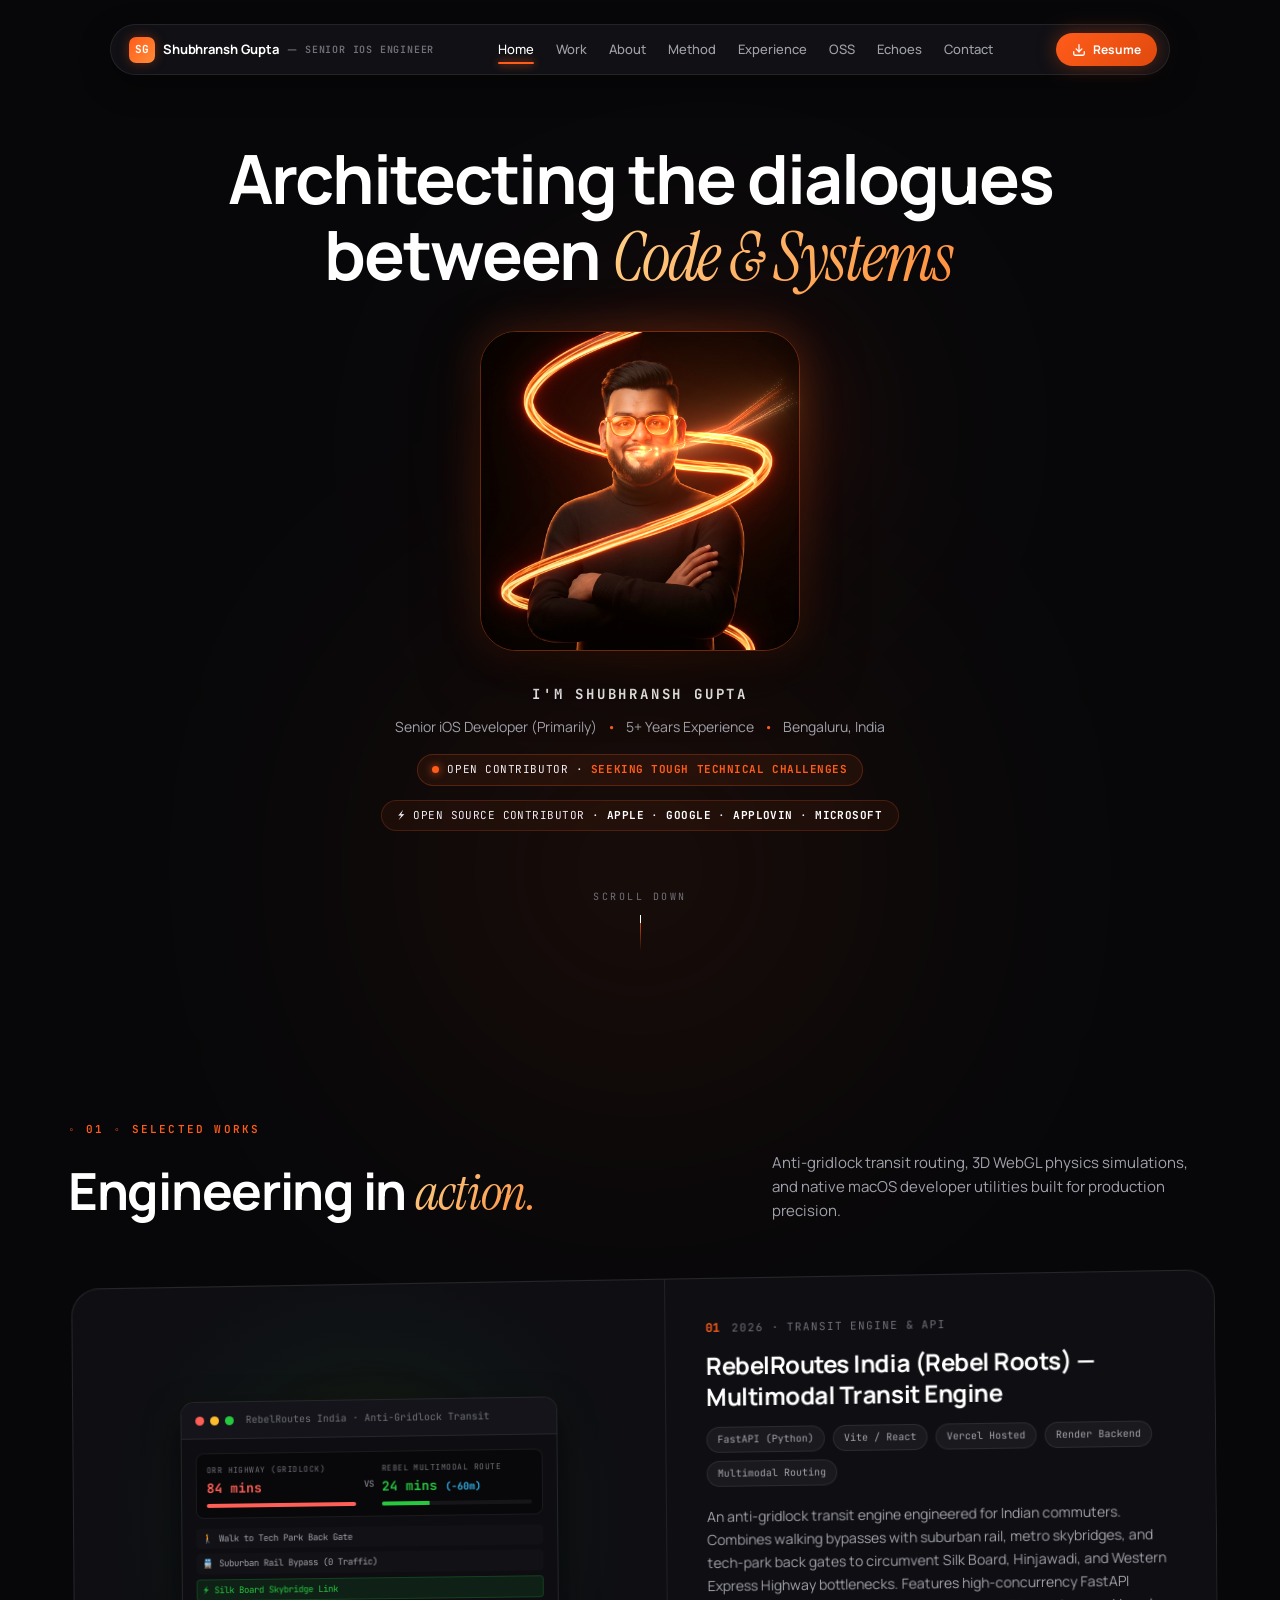
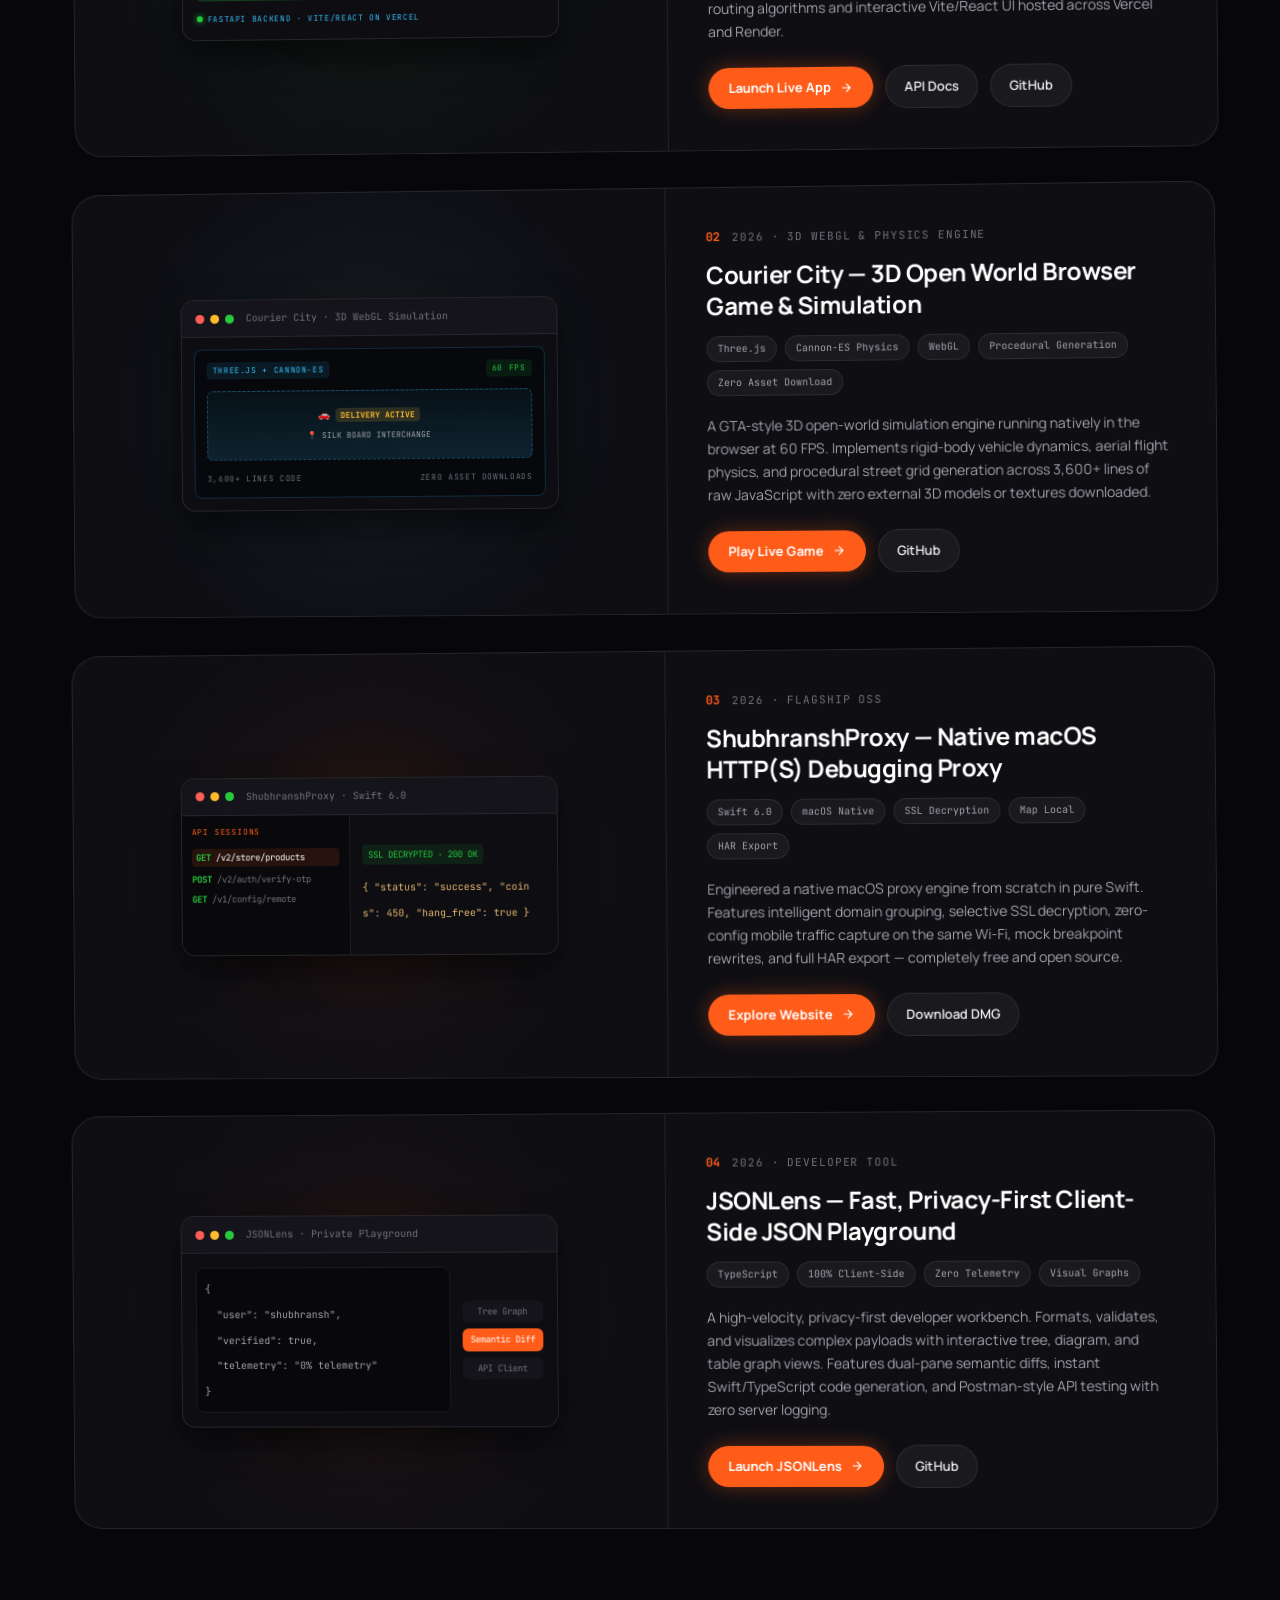
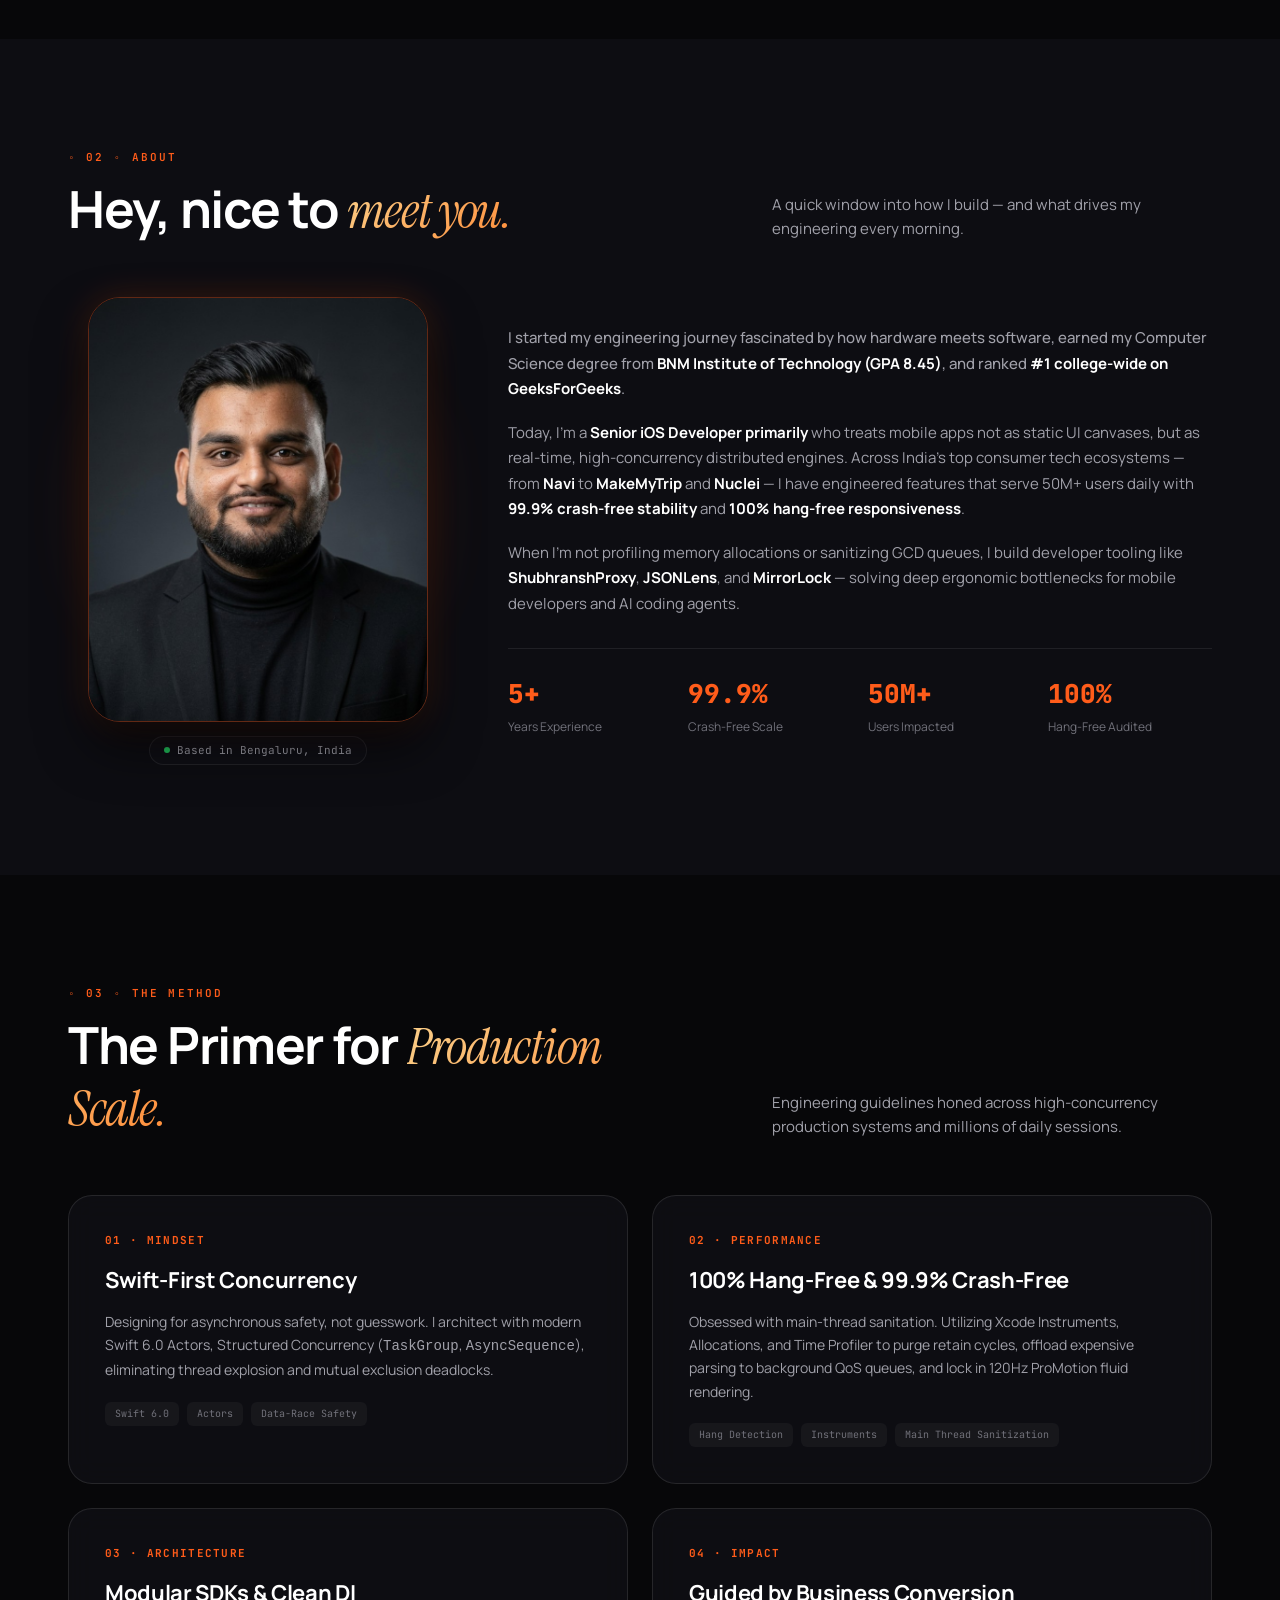
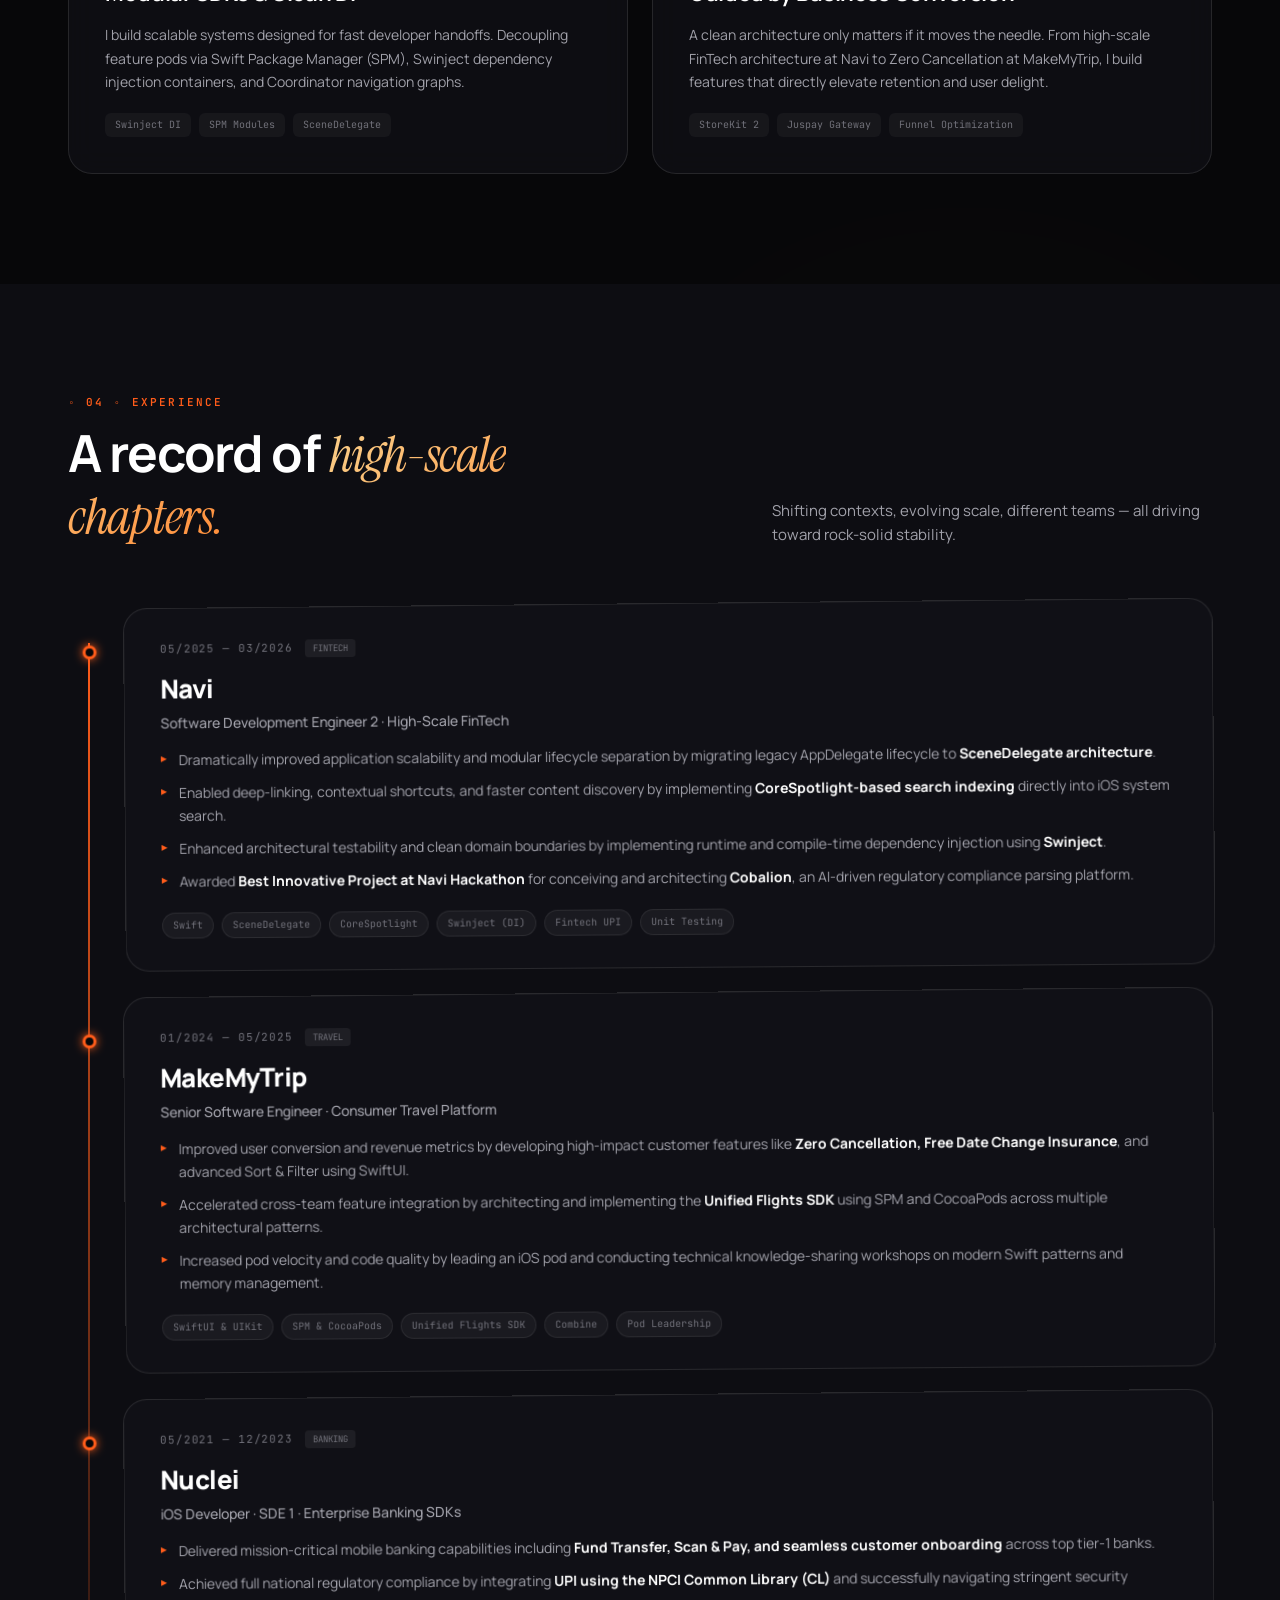
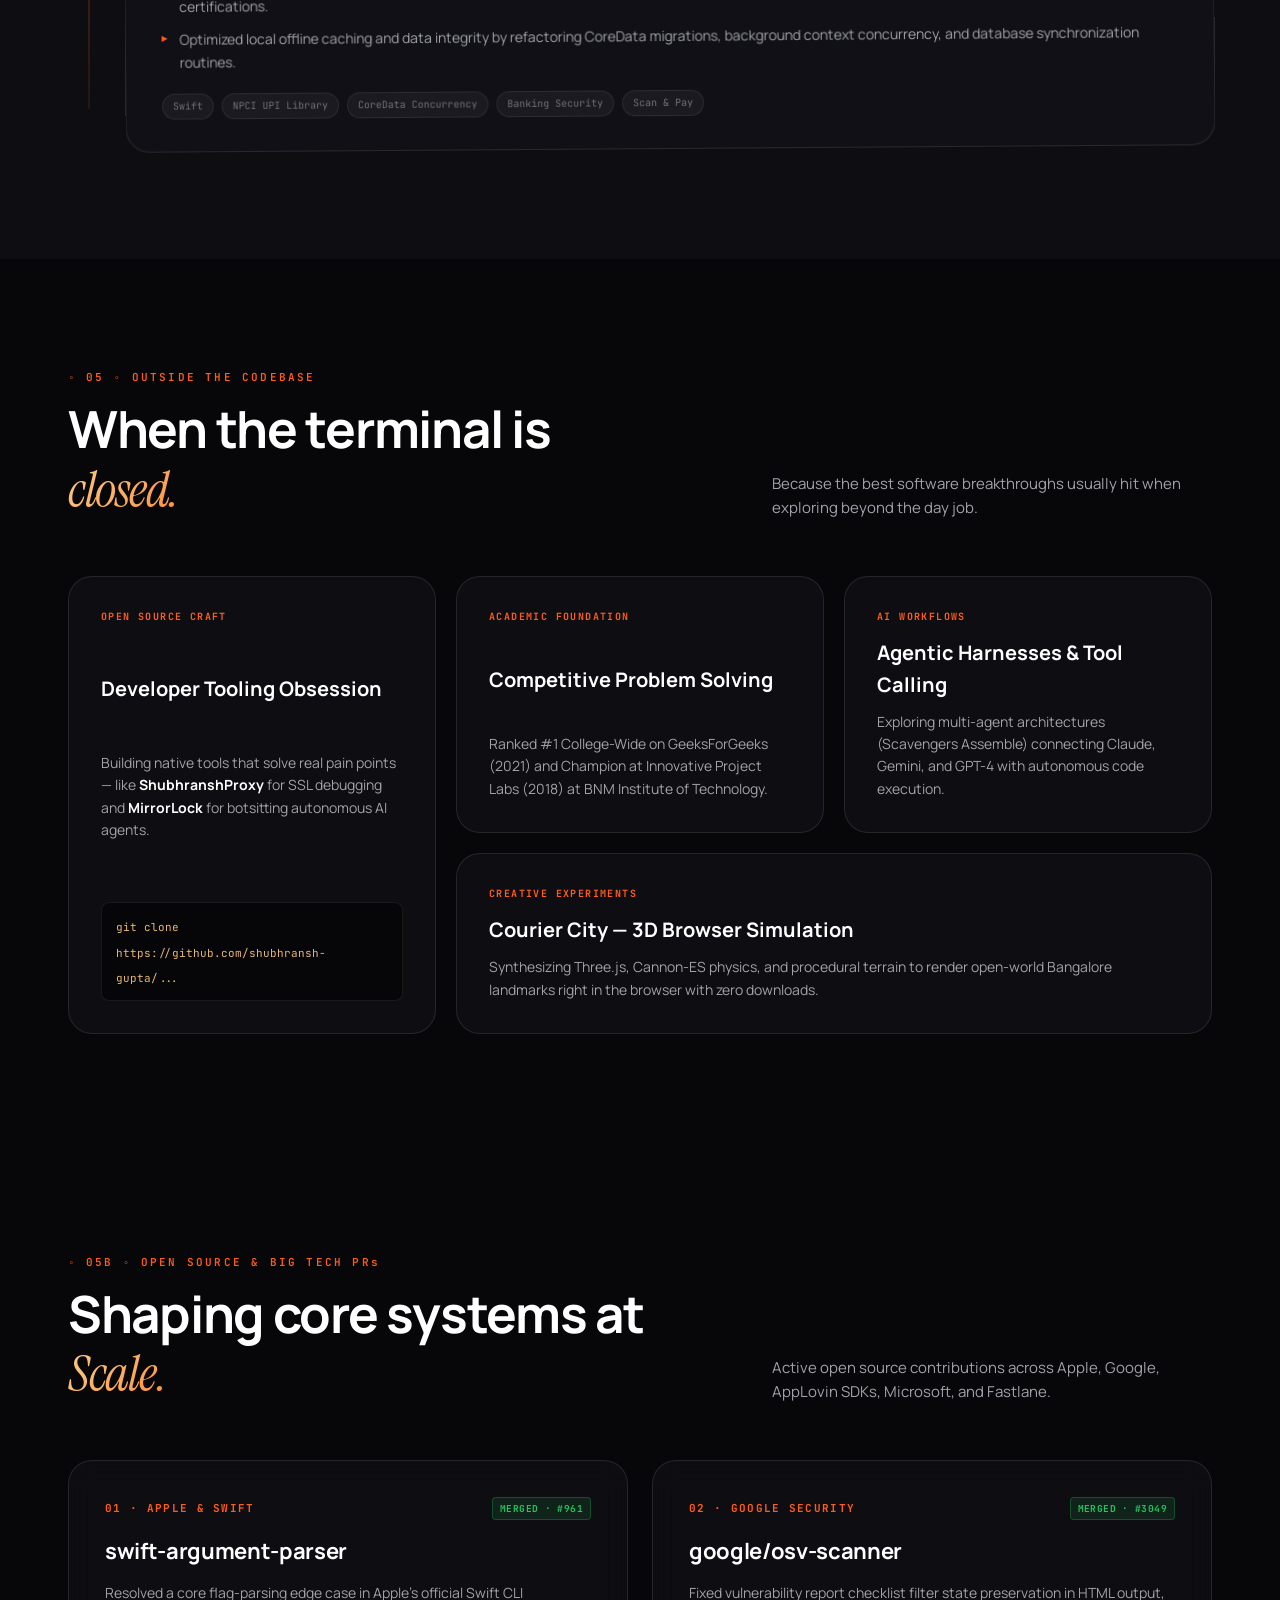
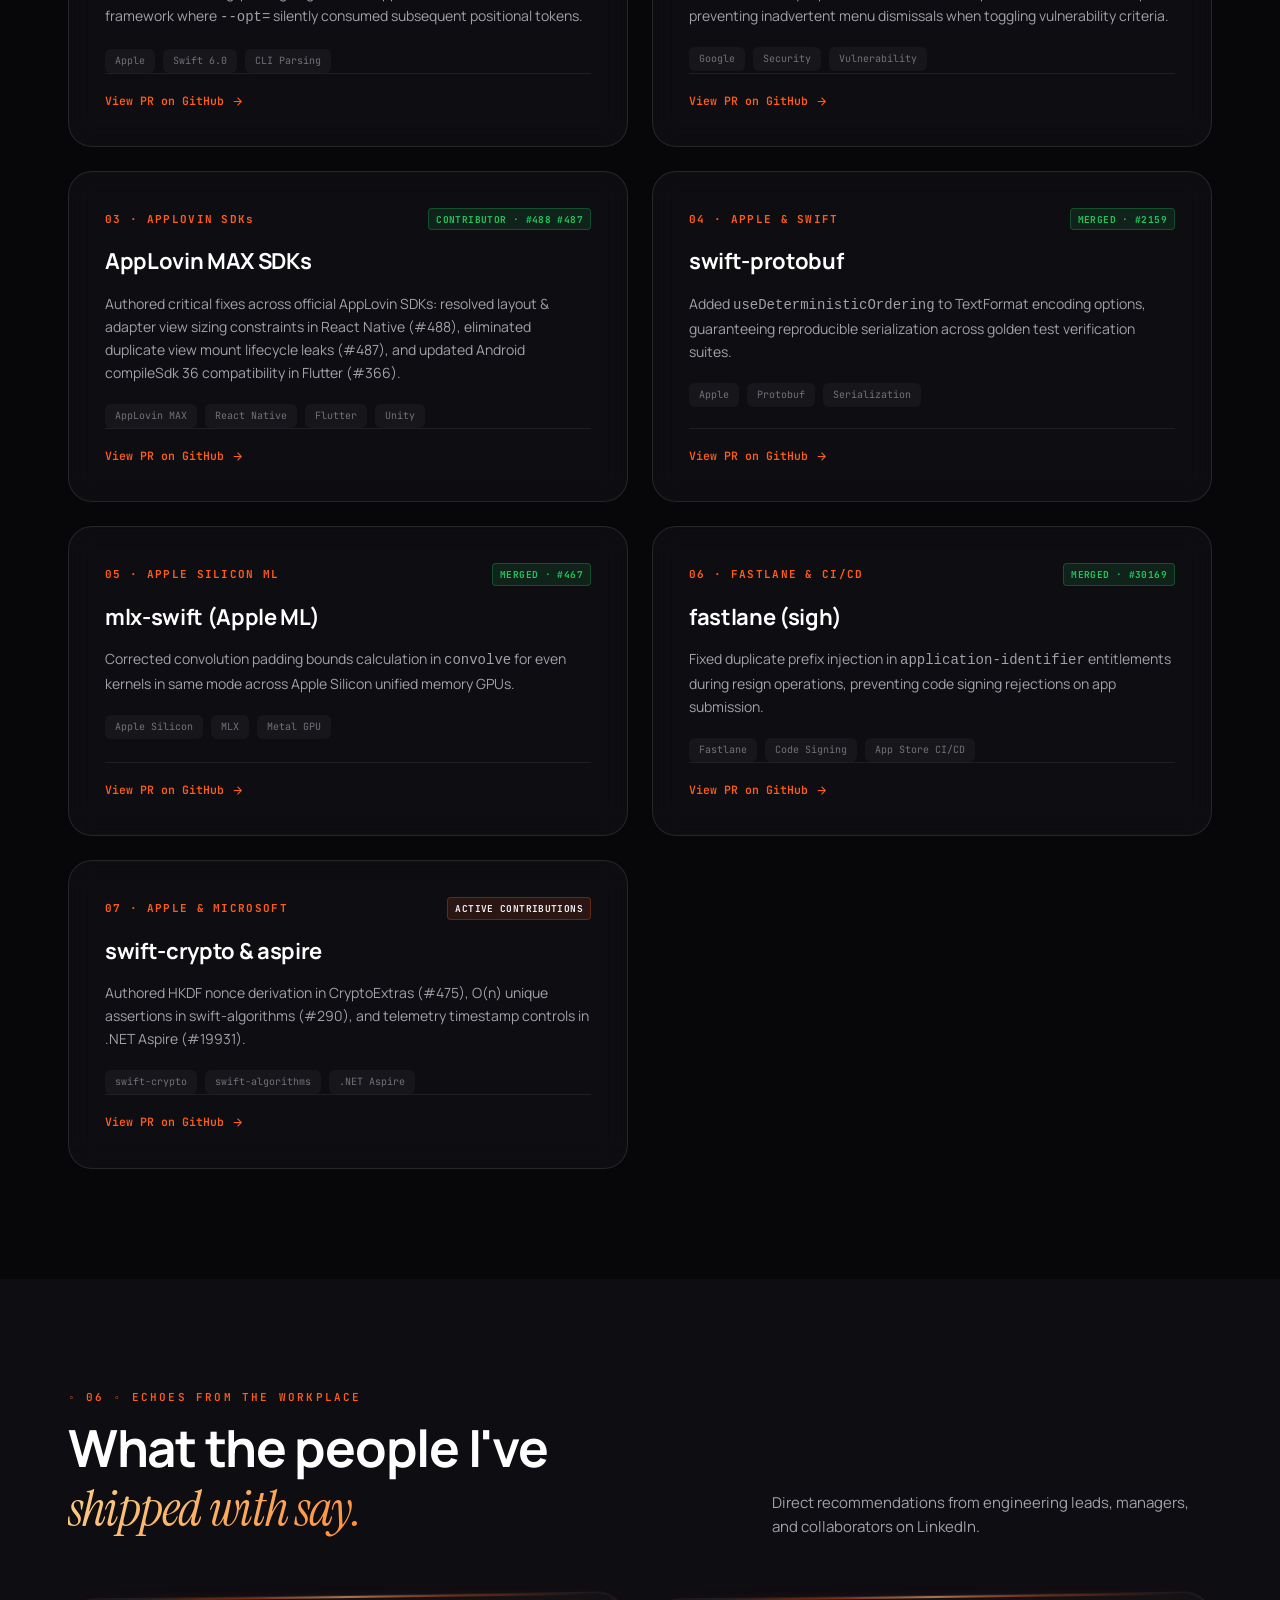
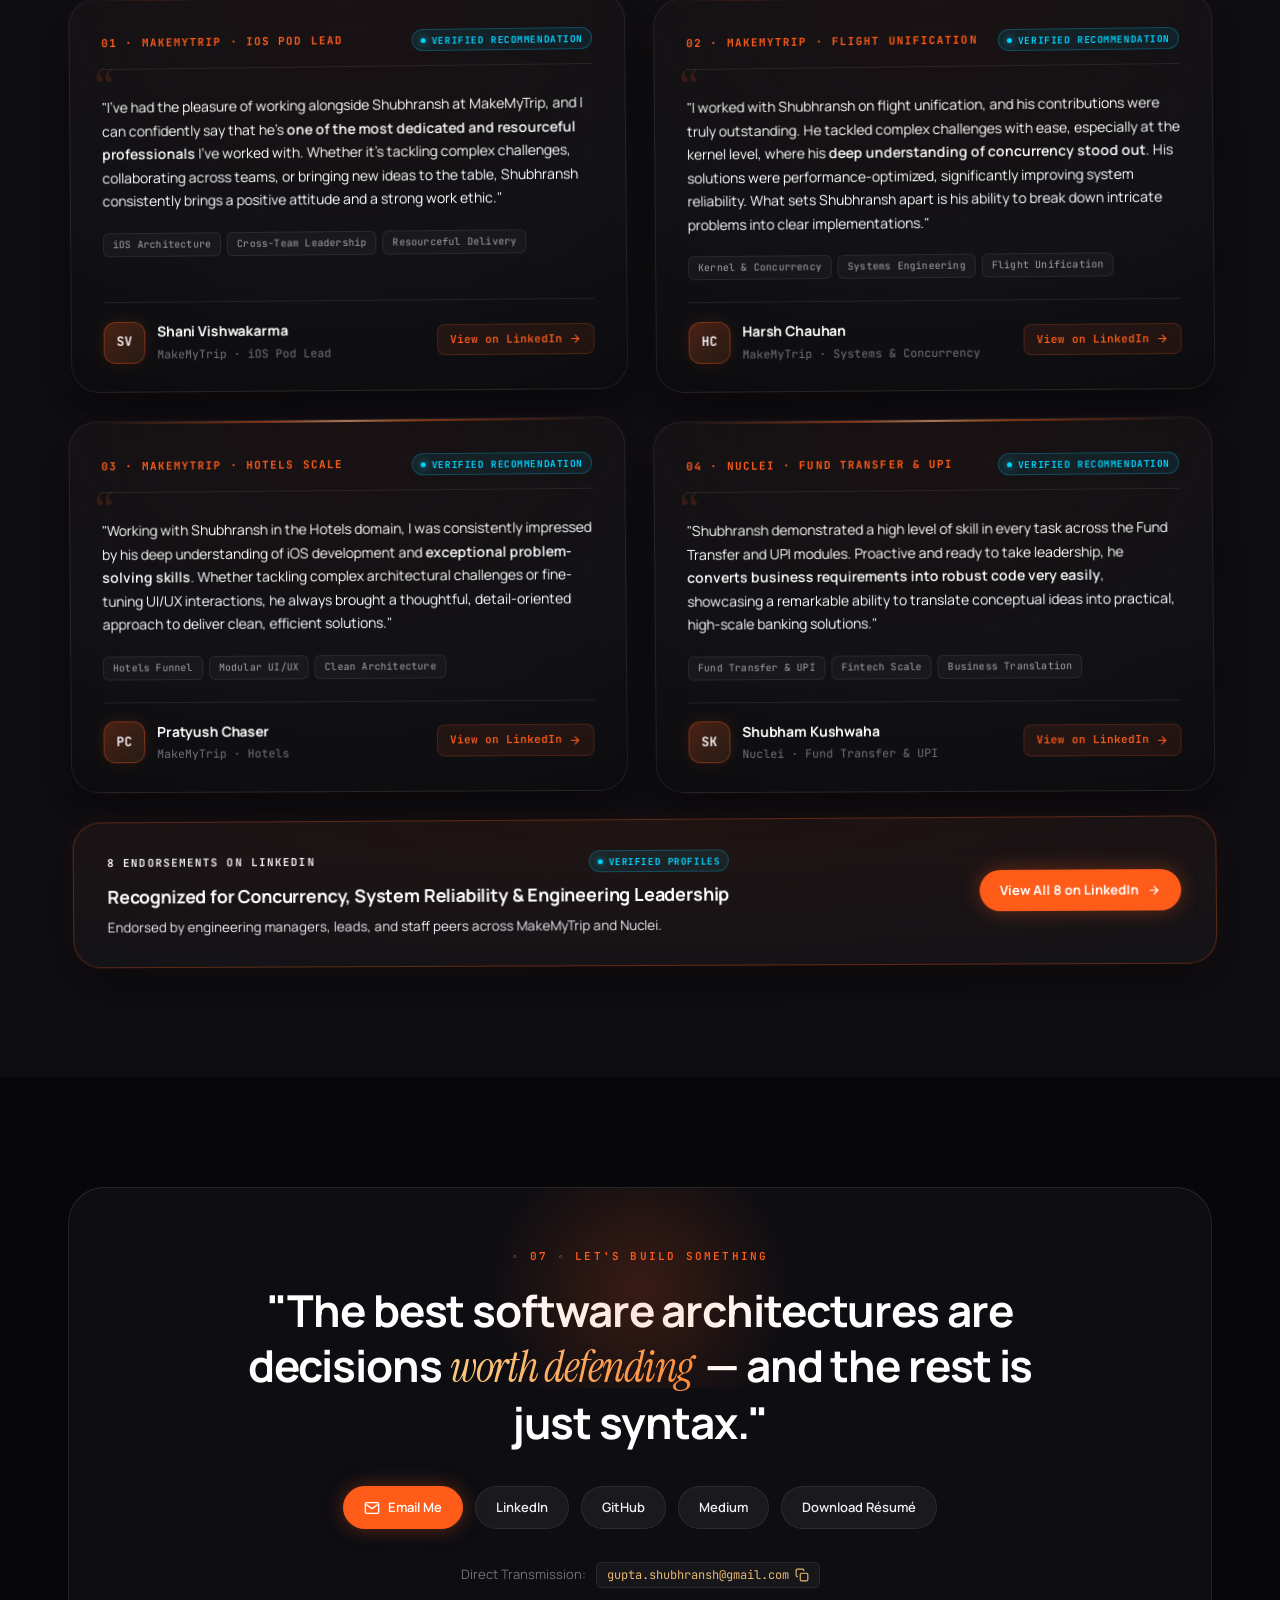
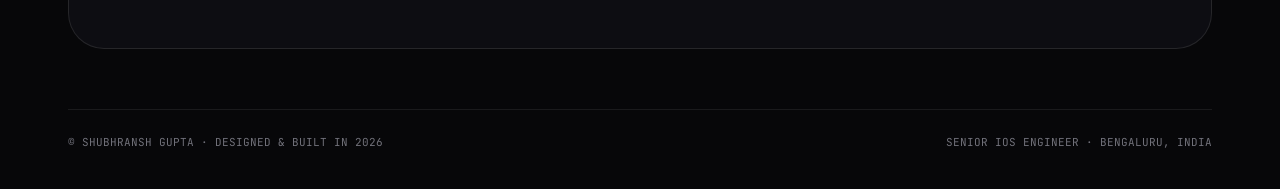
==== commit a273c82f: "chore(seo): add Google Search Console verification file and meta tag" ====
--- a/index.html
+++ b/index.html
@@ -10,6 +10,7 @@
   <link rel="canonical" href="https://shubhransh-gupta.is-a.dev/">
 
   <!-- Search Engine & AI Agent Crawlers Optimization -->
+  <meta name="google-site-verification" content="puUA8C8riEi9Y2aPNrF3xbzDqqXx113GGV1hCRUUoUw">
   <meta name="robots" content="index, follow, max-image-preview:large, max-snippet:-1, max-video-preview:-1">
   <meta name="googlebot" content="index, follow">
   <meta name="bingbot" content="index, follow">
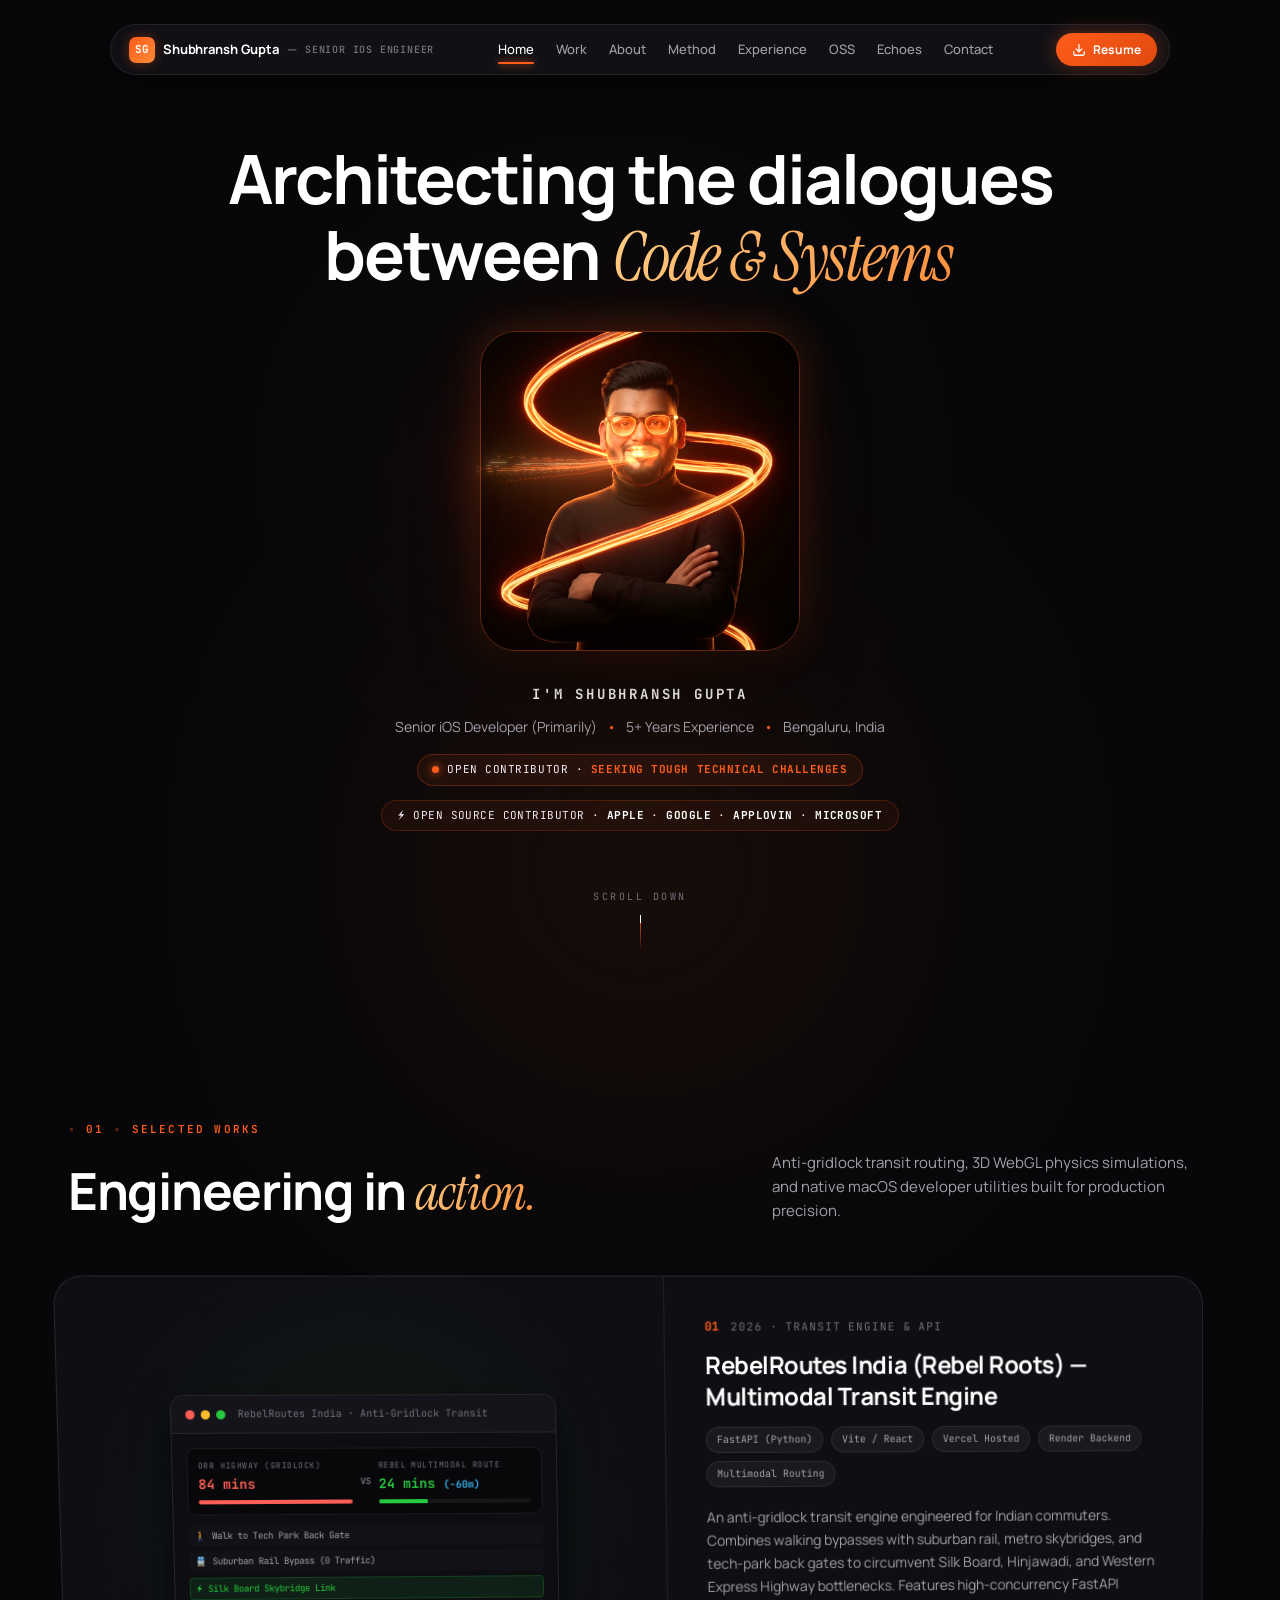
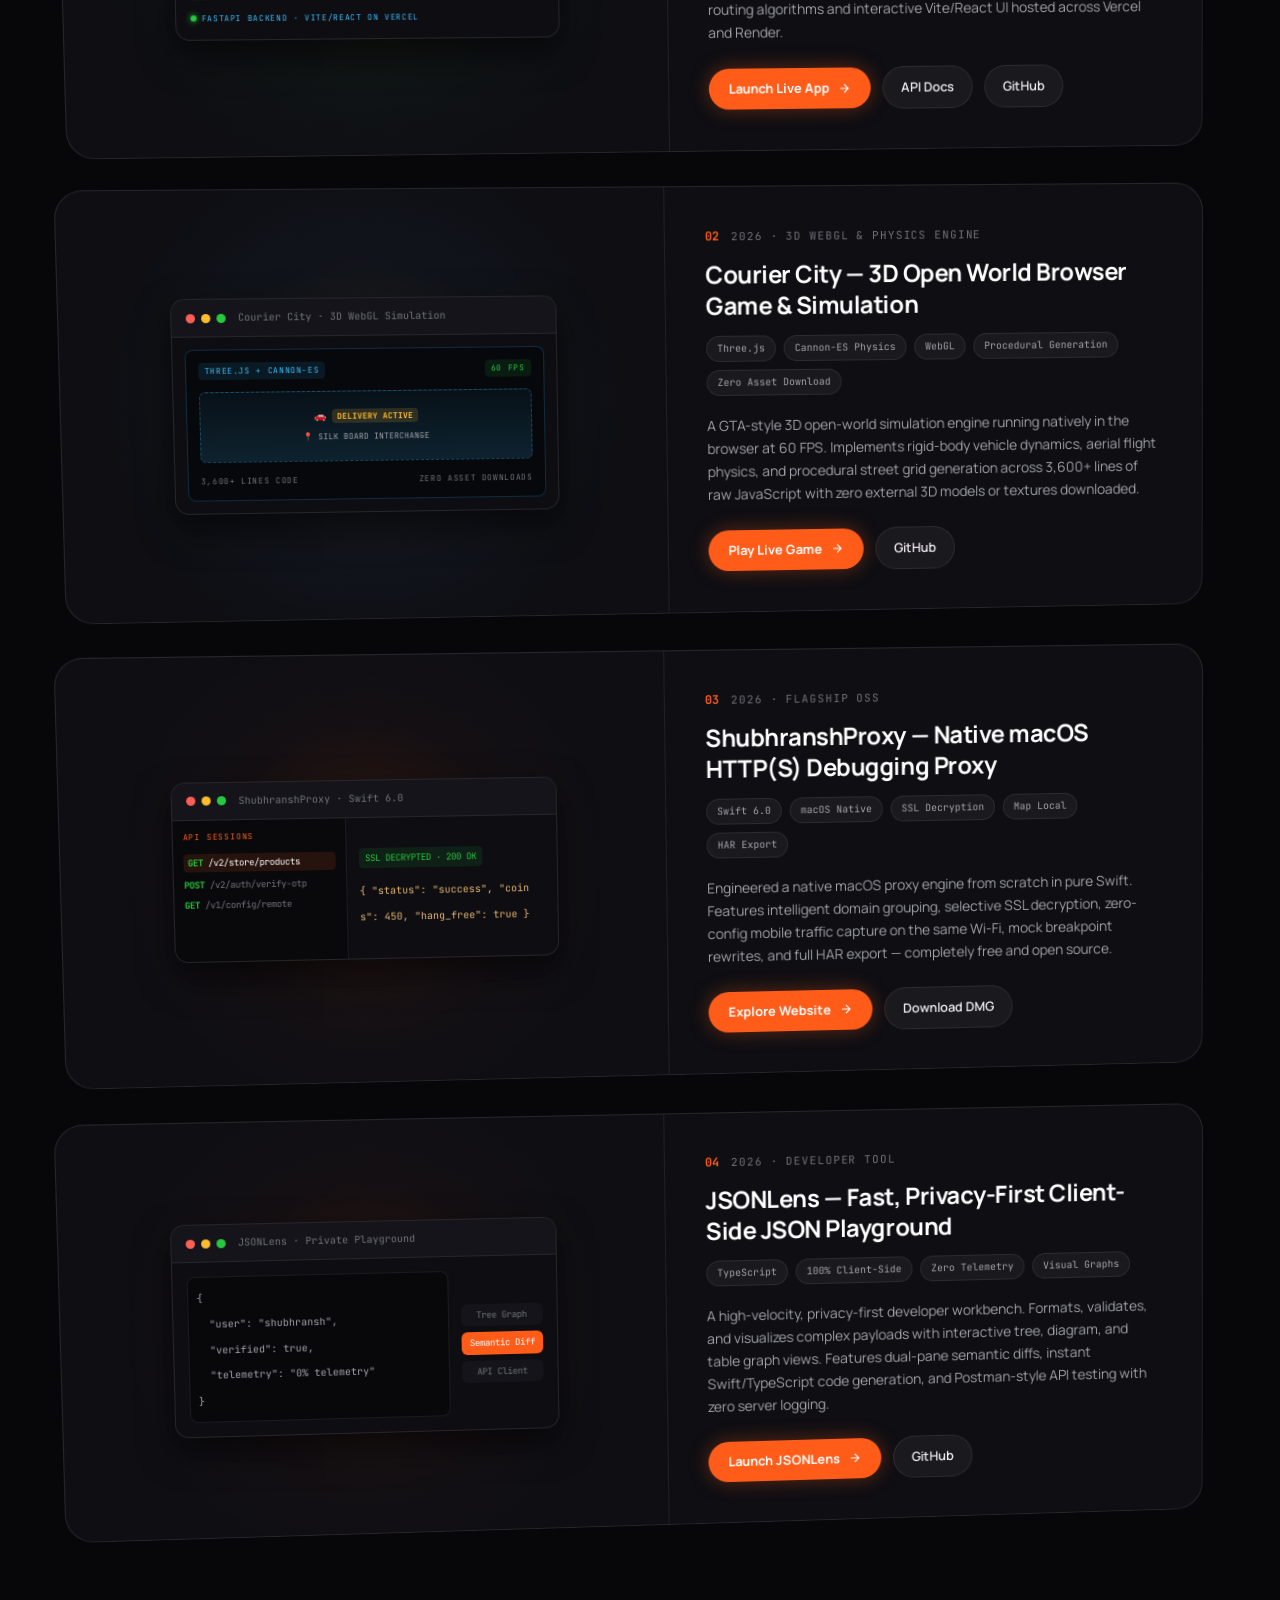
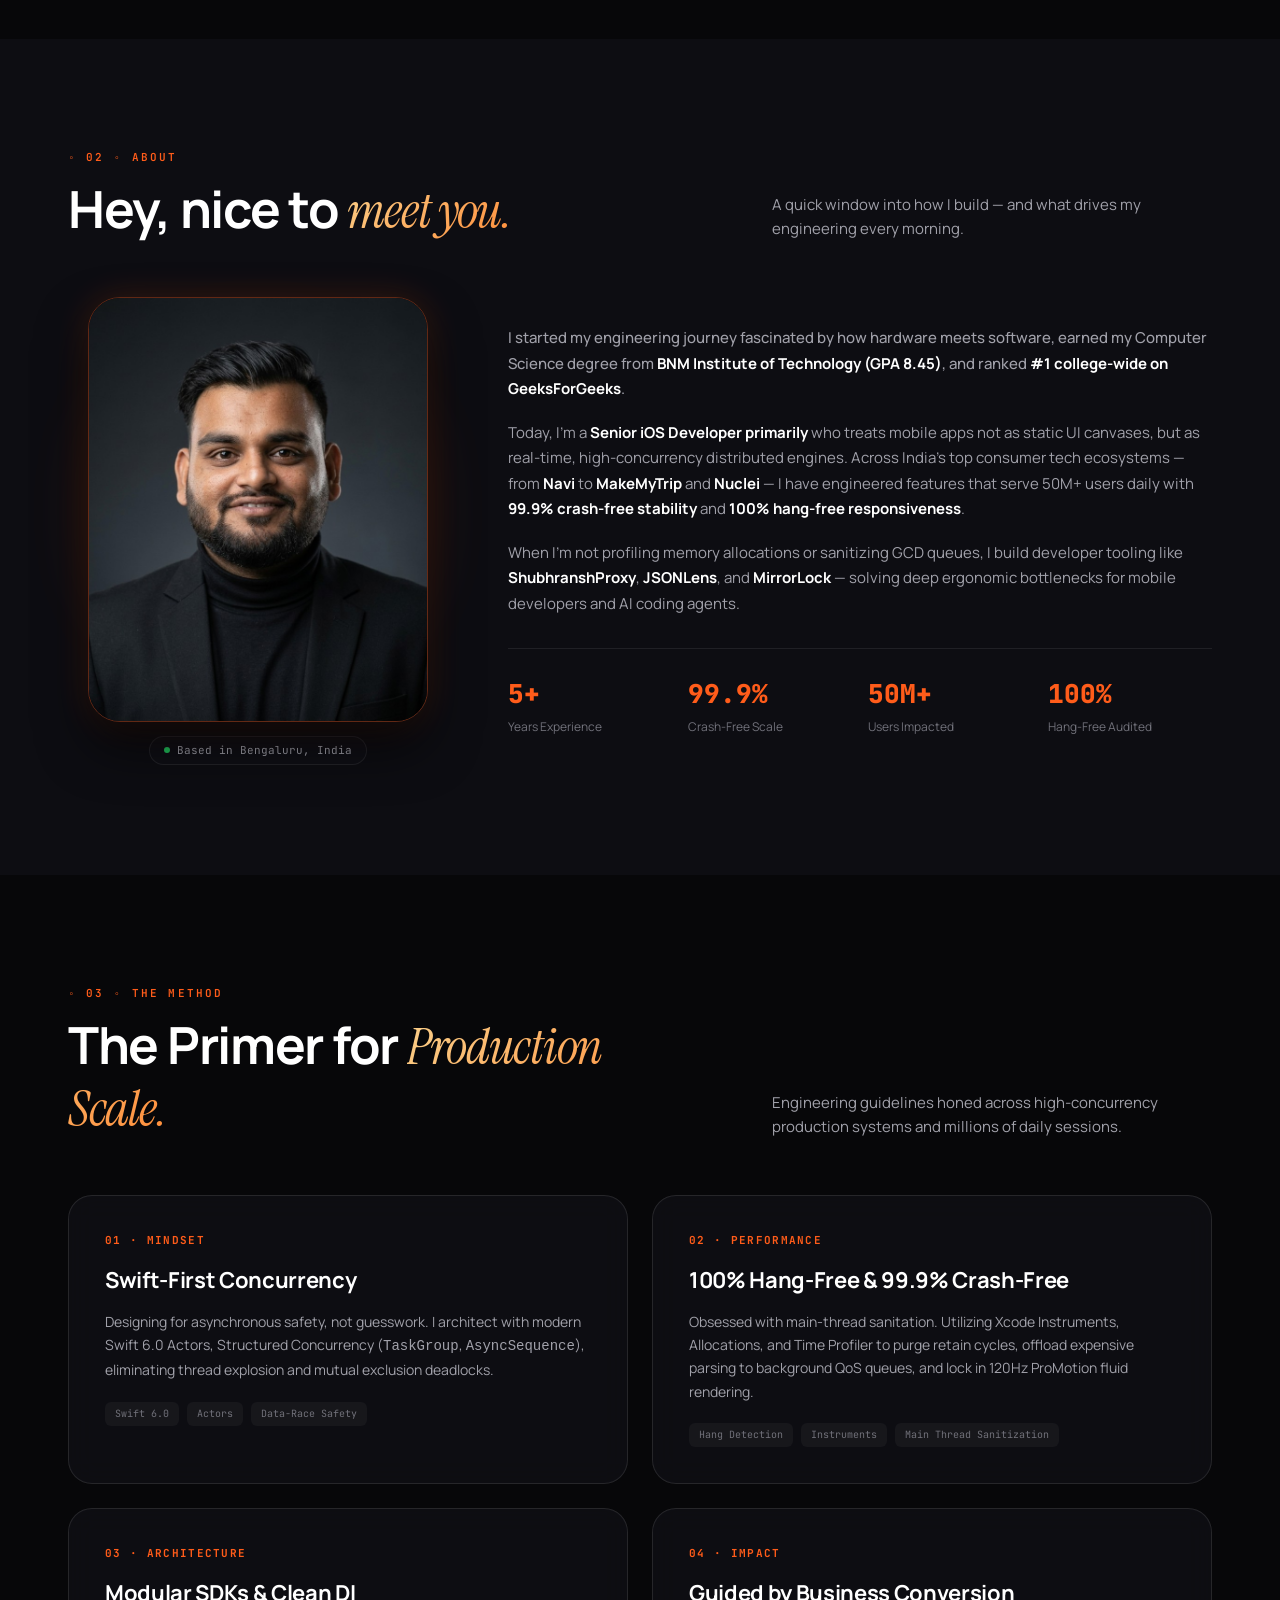
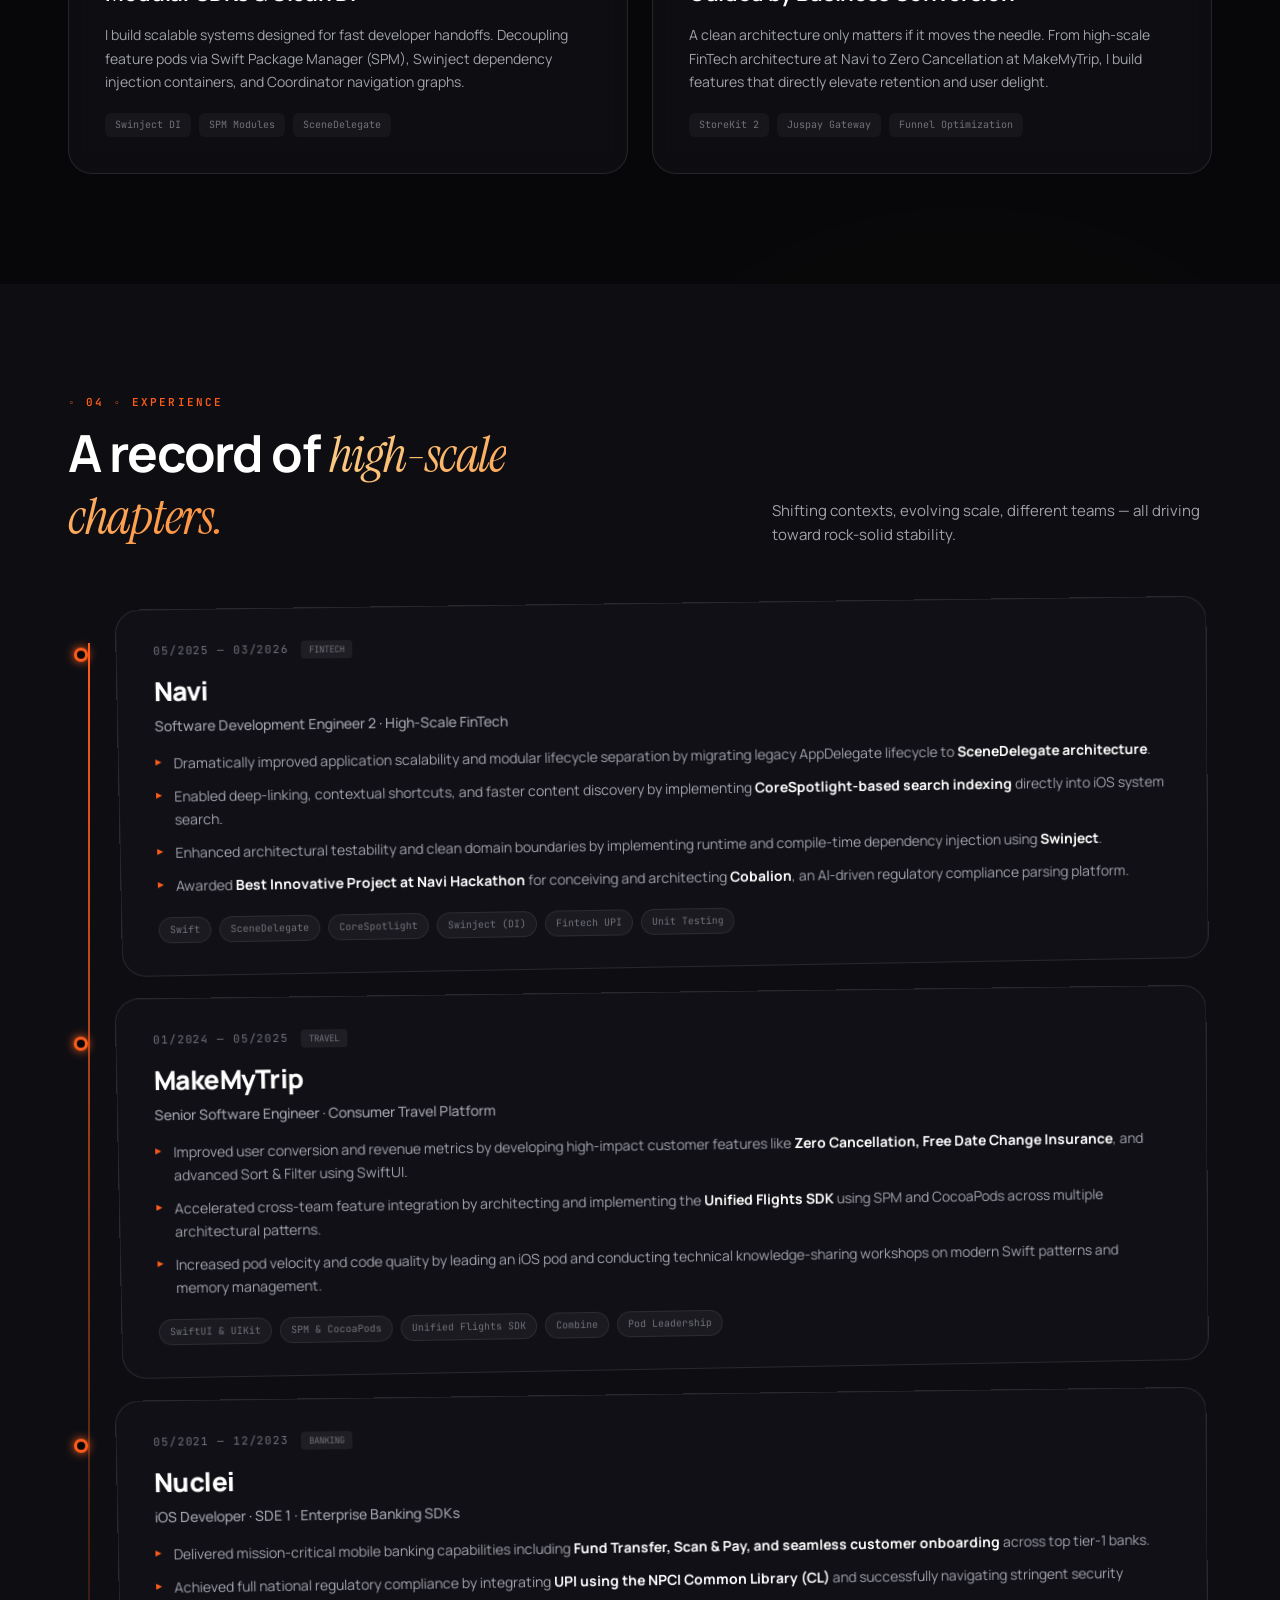
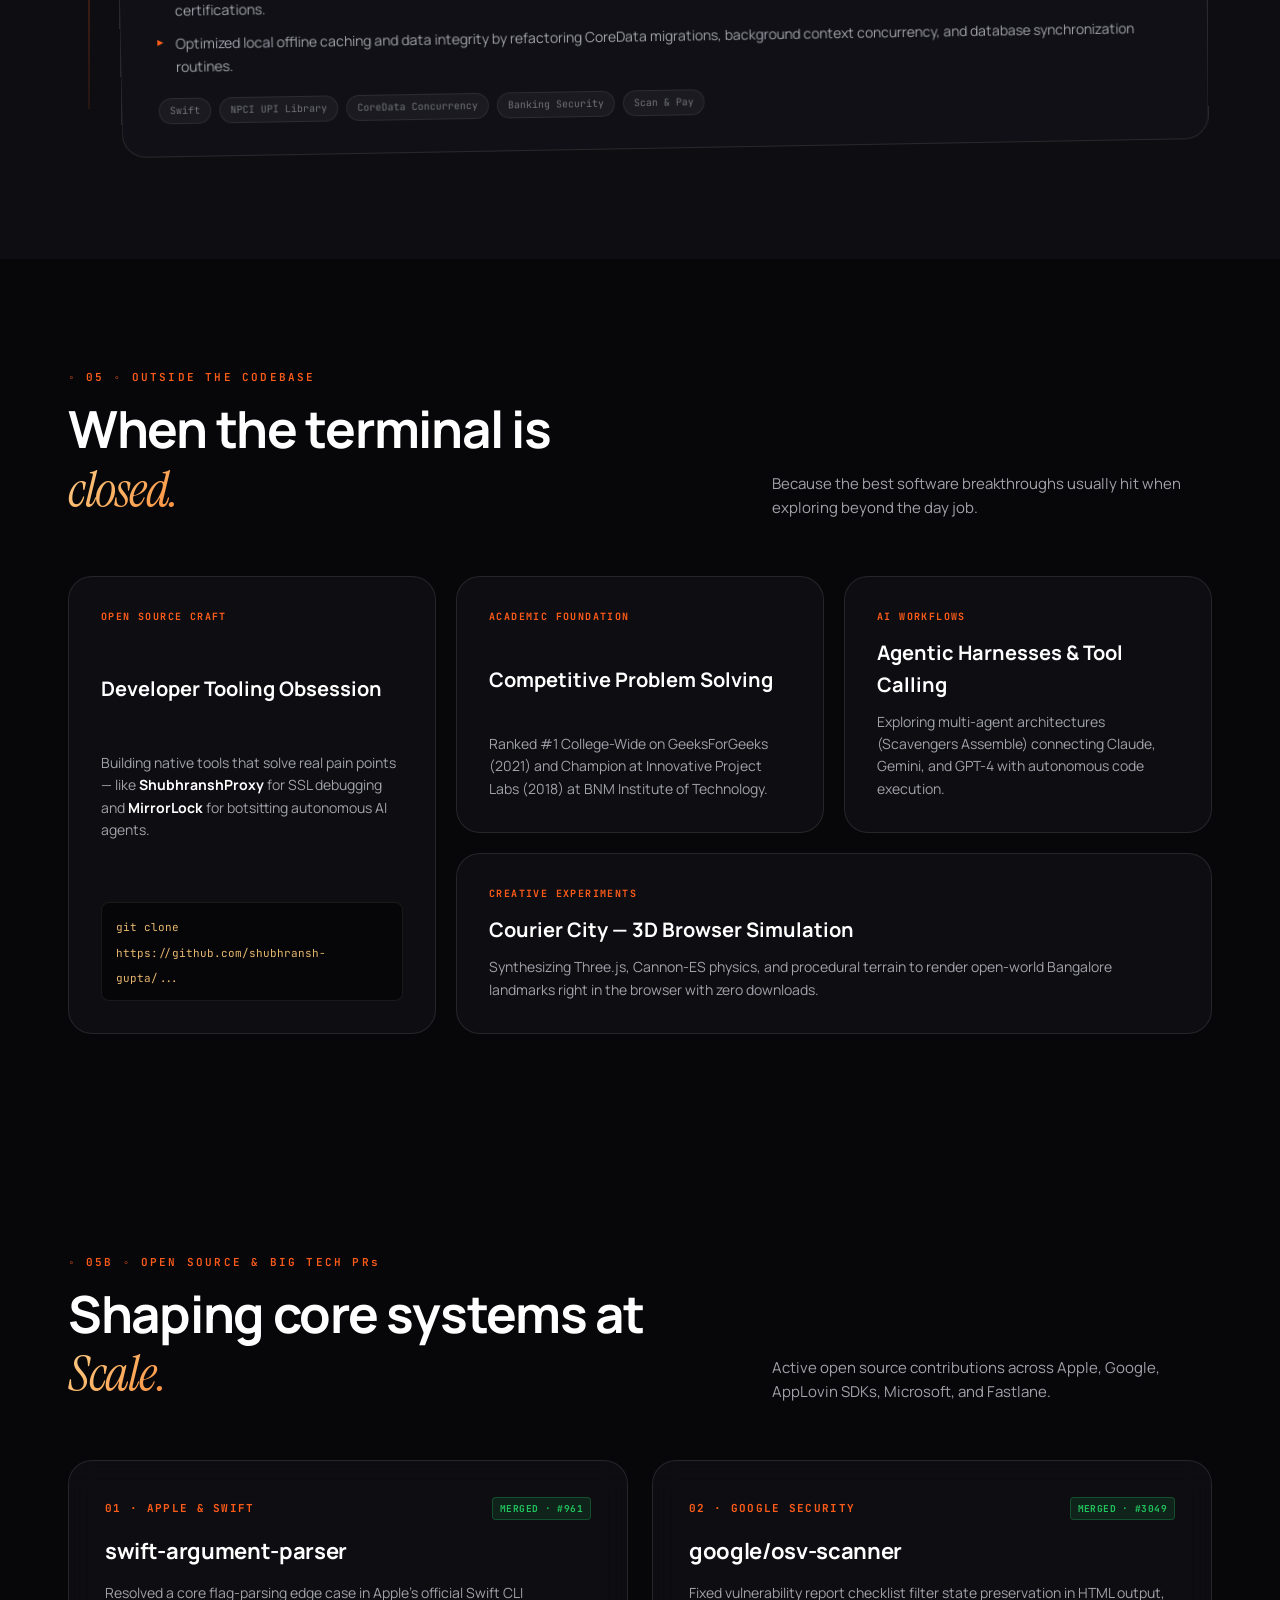
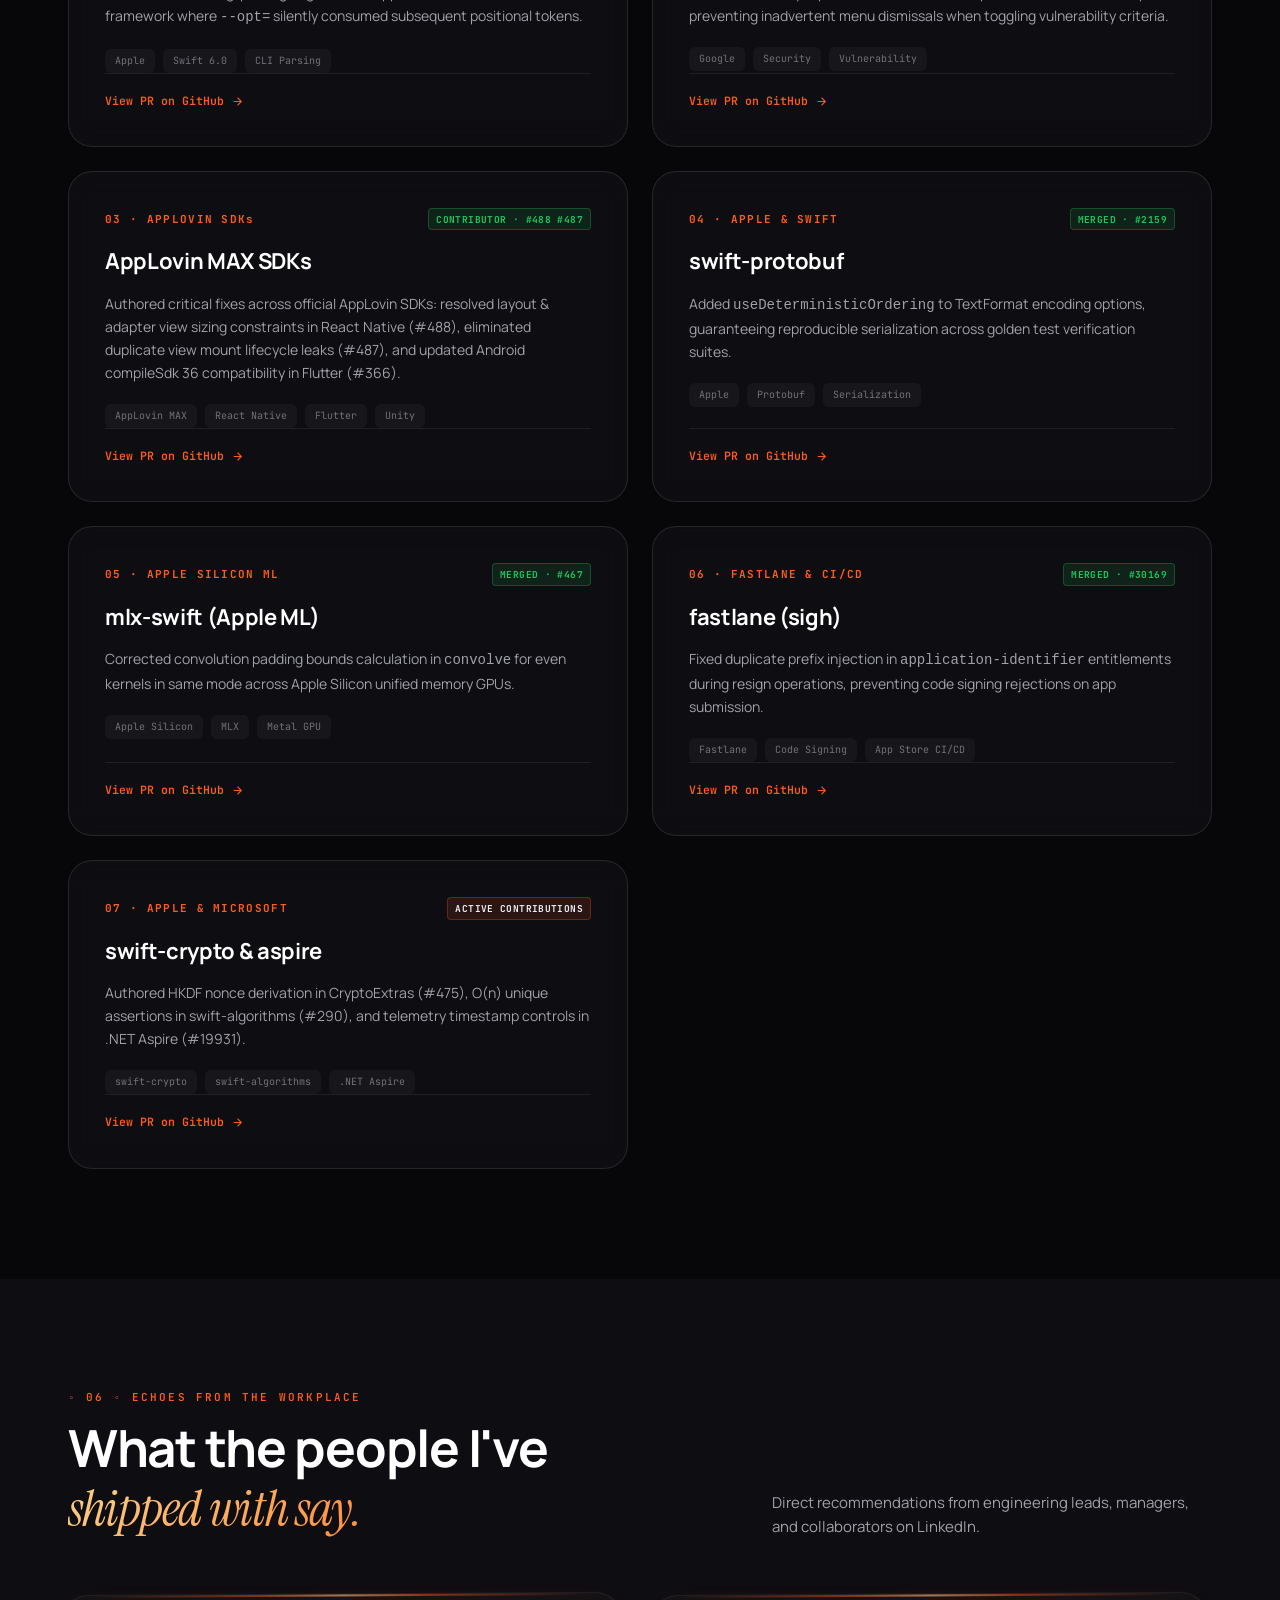
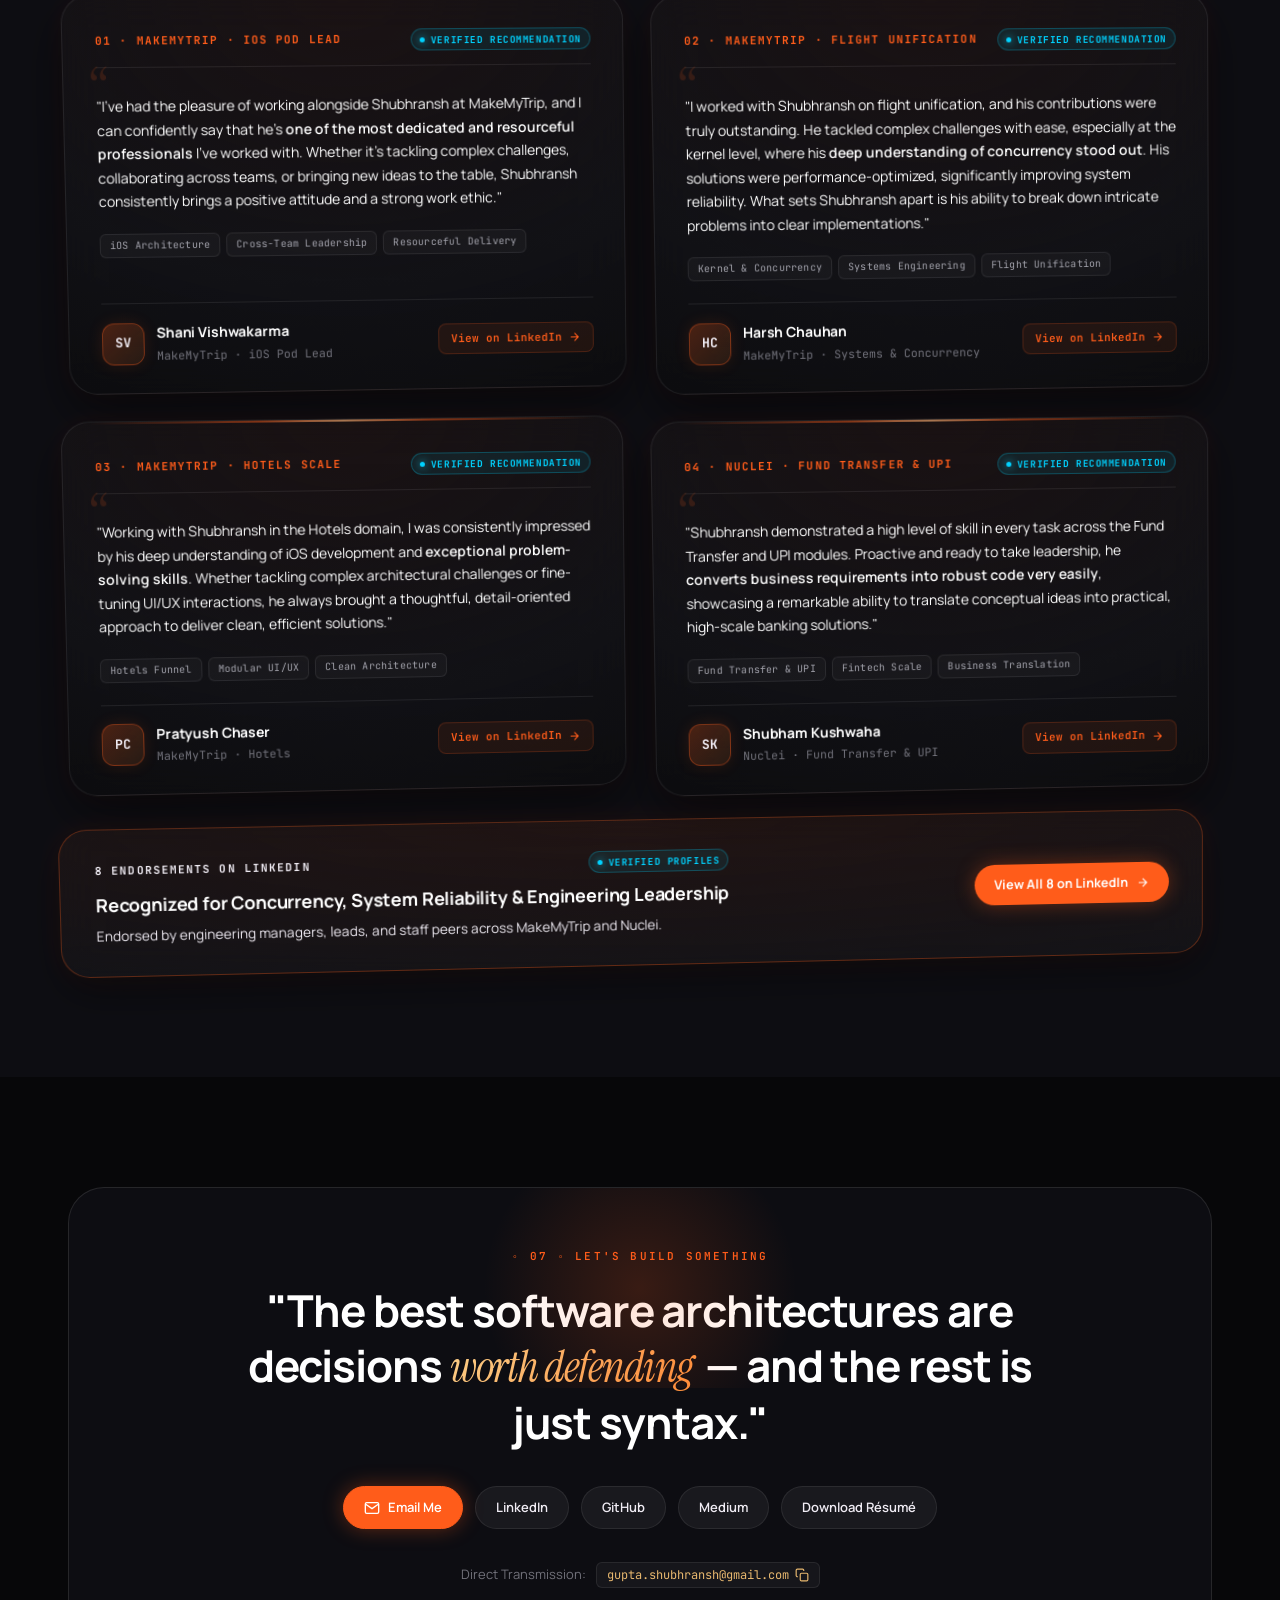
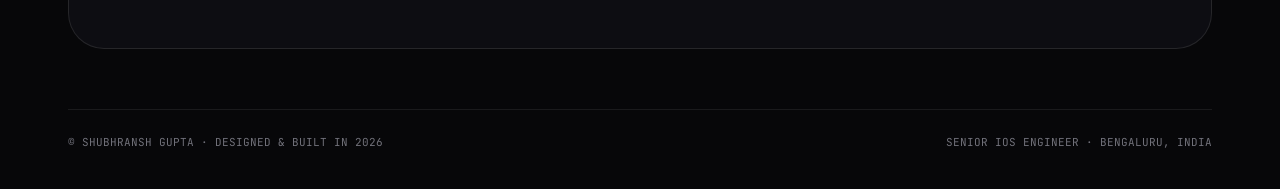
==== commit a1d1708a: "Revert "chore(seo): add Google Search Console verification file and meta tag" This reverts commit a2" ====
--- a/index.html
+++ b/index.html
@@ -10,7 +10,6 @@
   <link rel="canonical" href="https://shubhransh-gupta.is-a.dev/">
 
   <!-- Search Engine & AI Agent Crawlers Optimization -->
-  <meta name="google-site-verification" content="puUA8C8riEi9Y2aPNrF3xbzDqqXx113GGV1hCRUUoUw">
   <meta name="robots" content="index, follow, max-image-preview:large, max-snippet:-1, max-video-preview:-1">
   <meta name="googlebot" content="index, follow">
   <meta name="bingbot" content="index, follow">
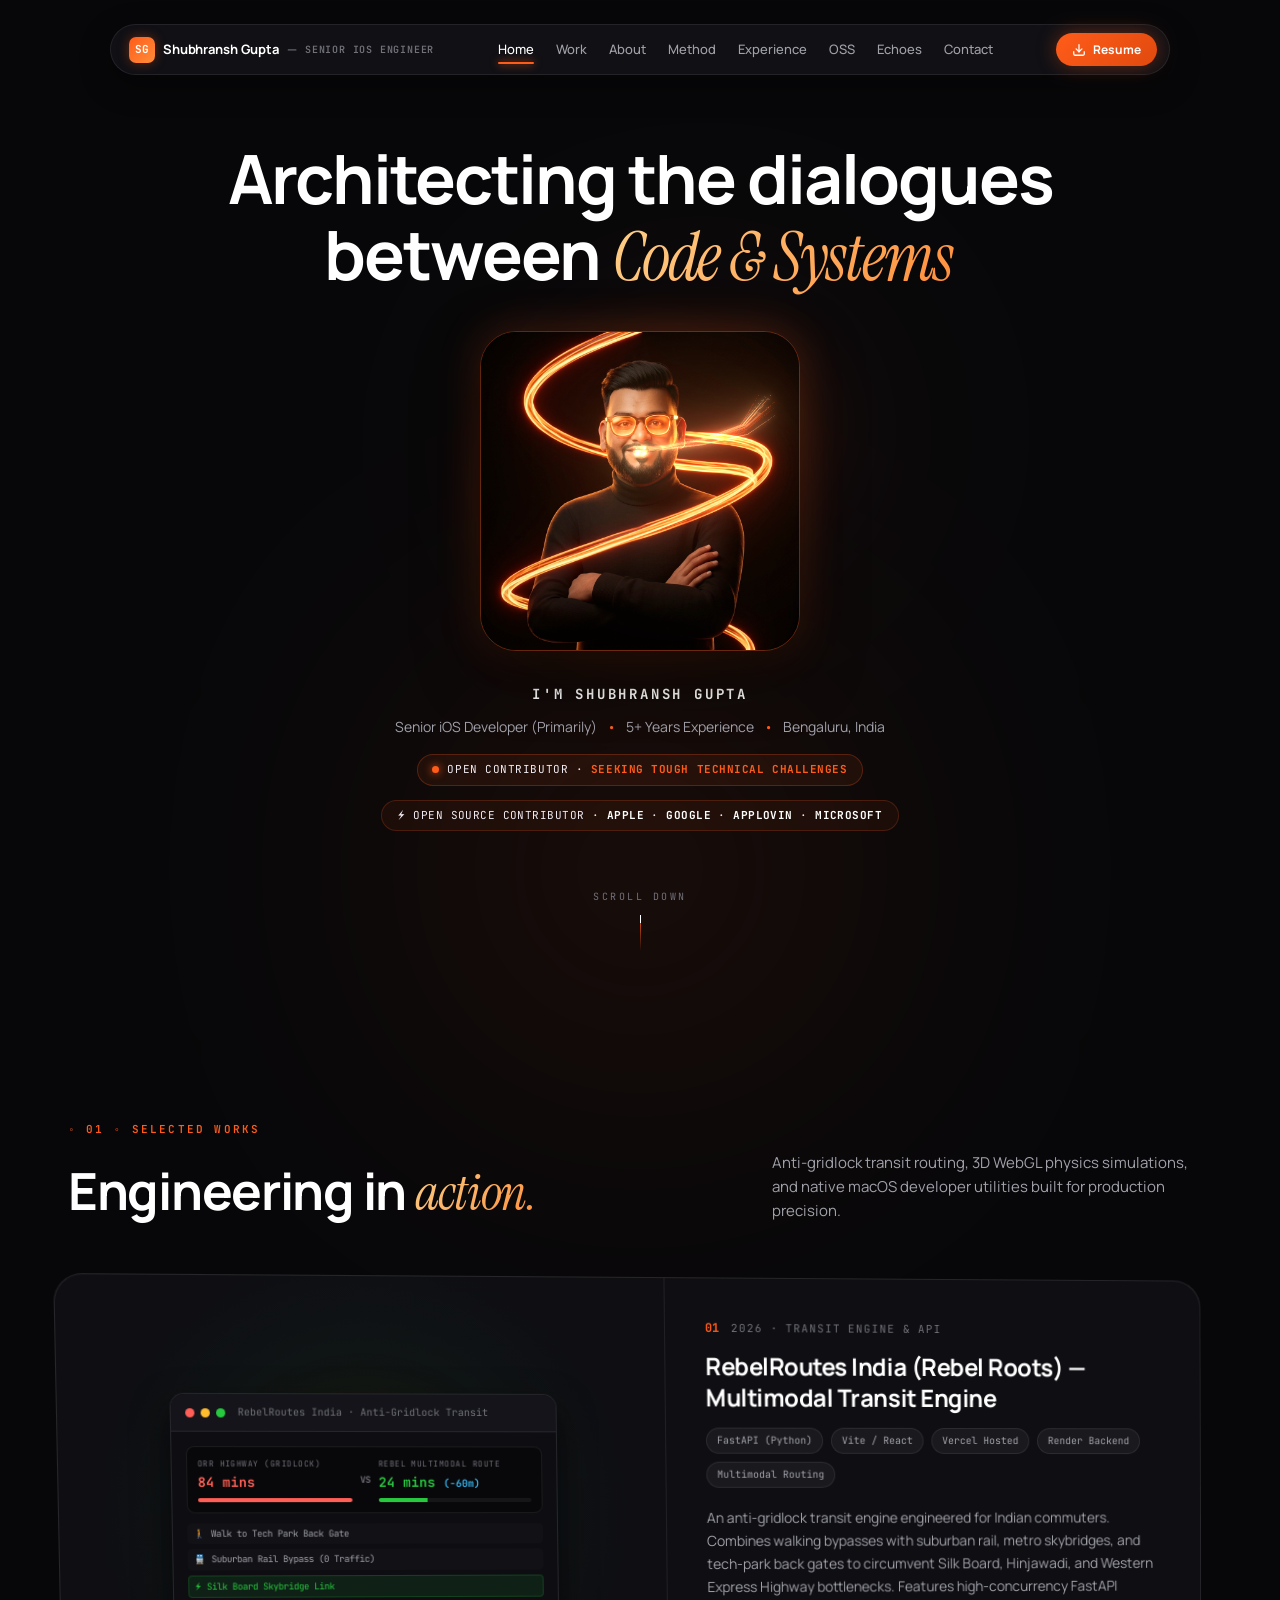
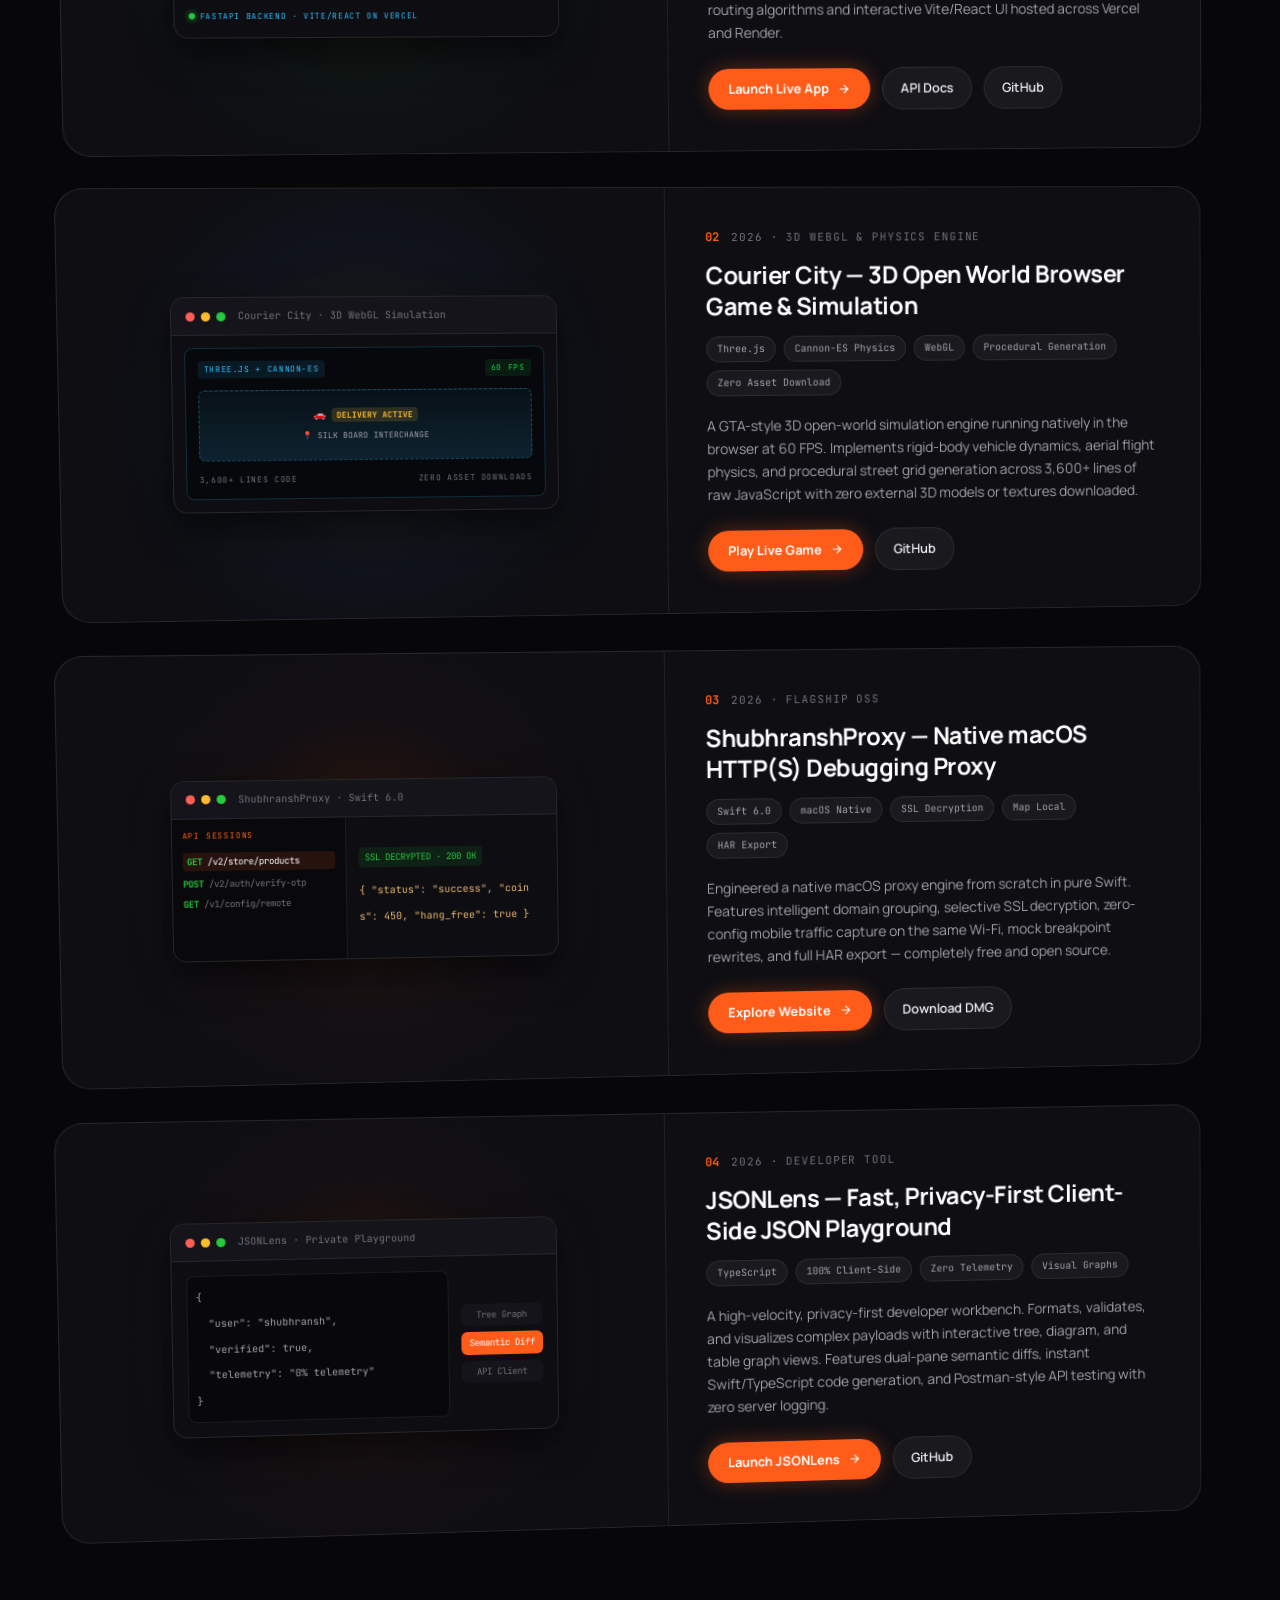
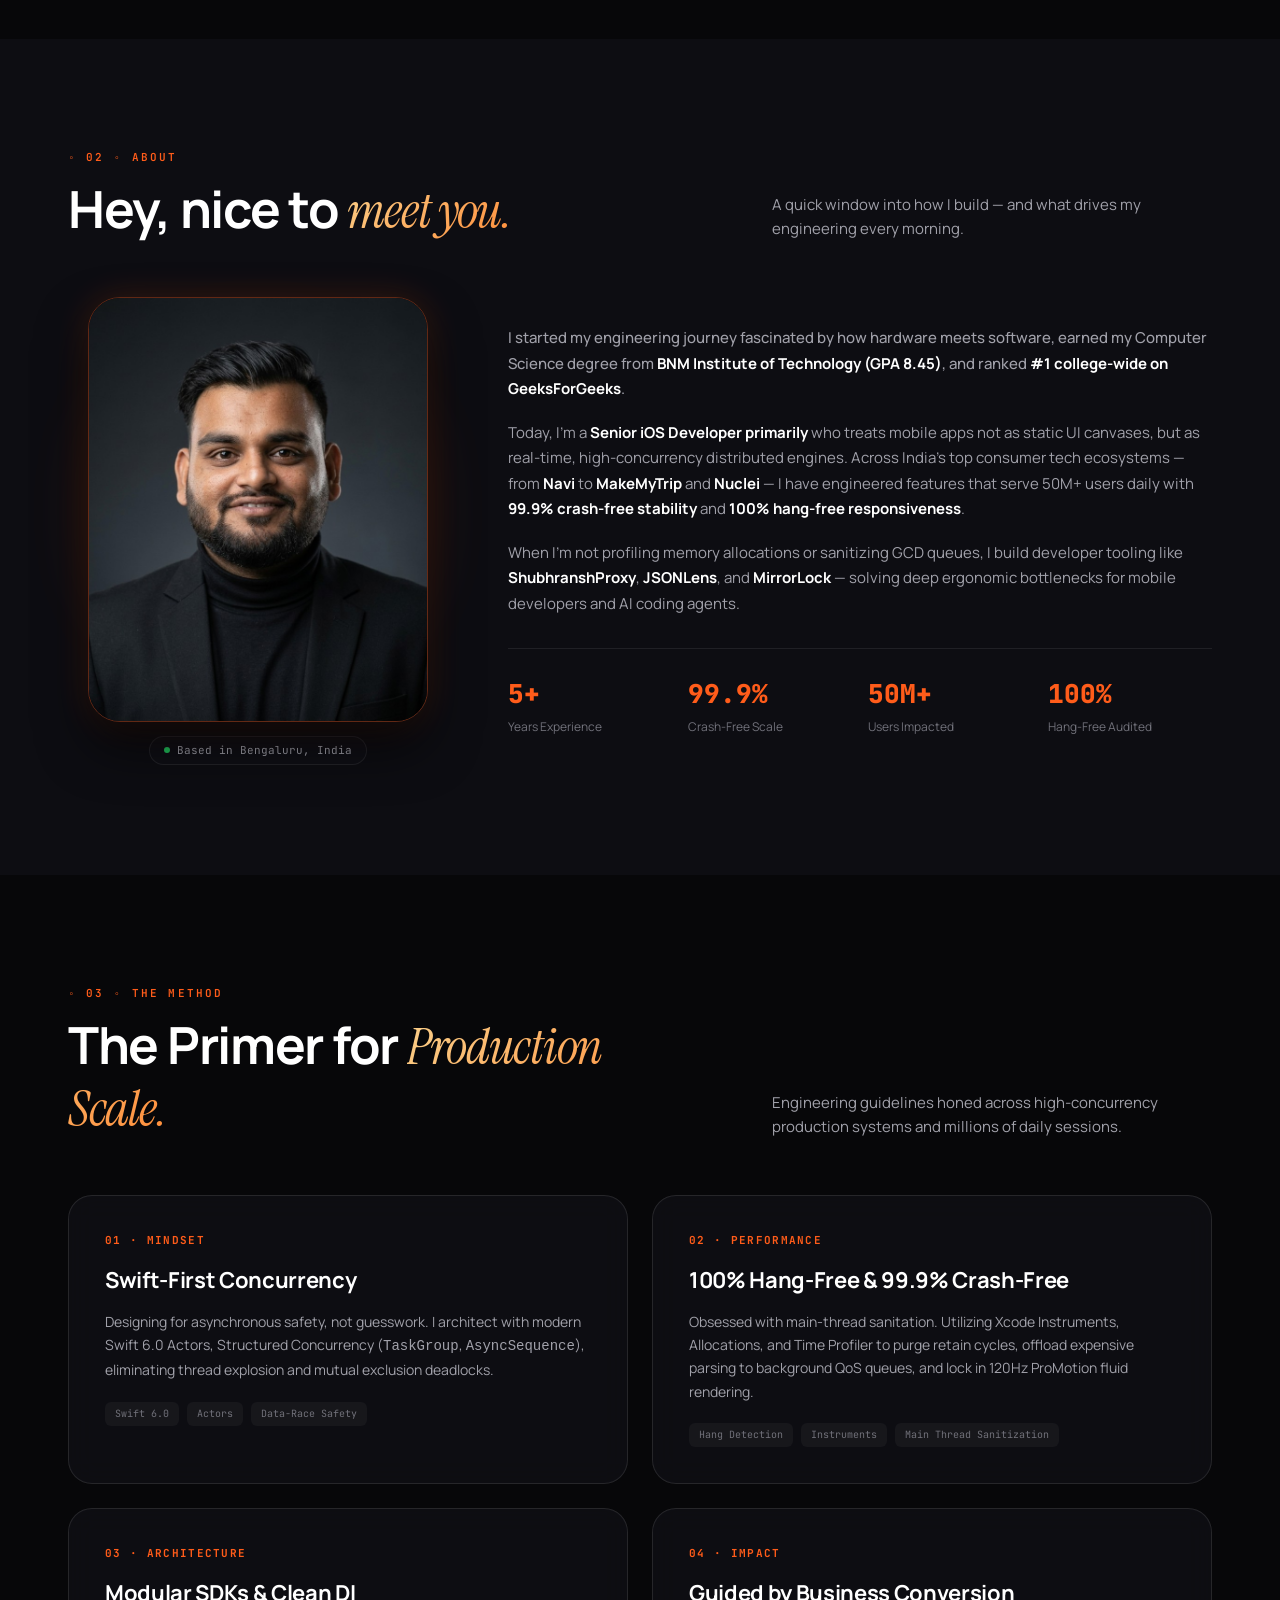
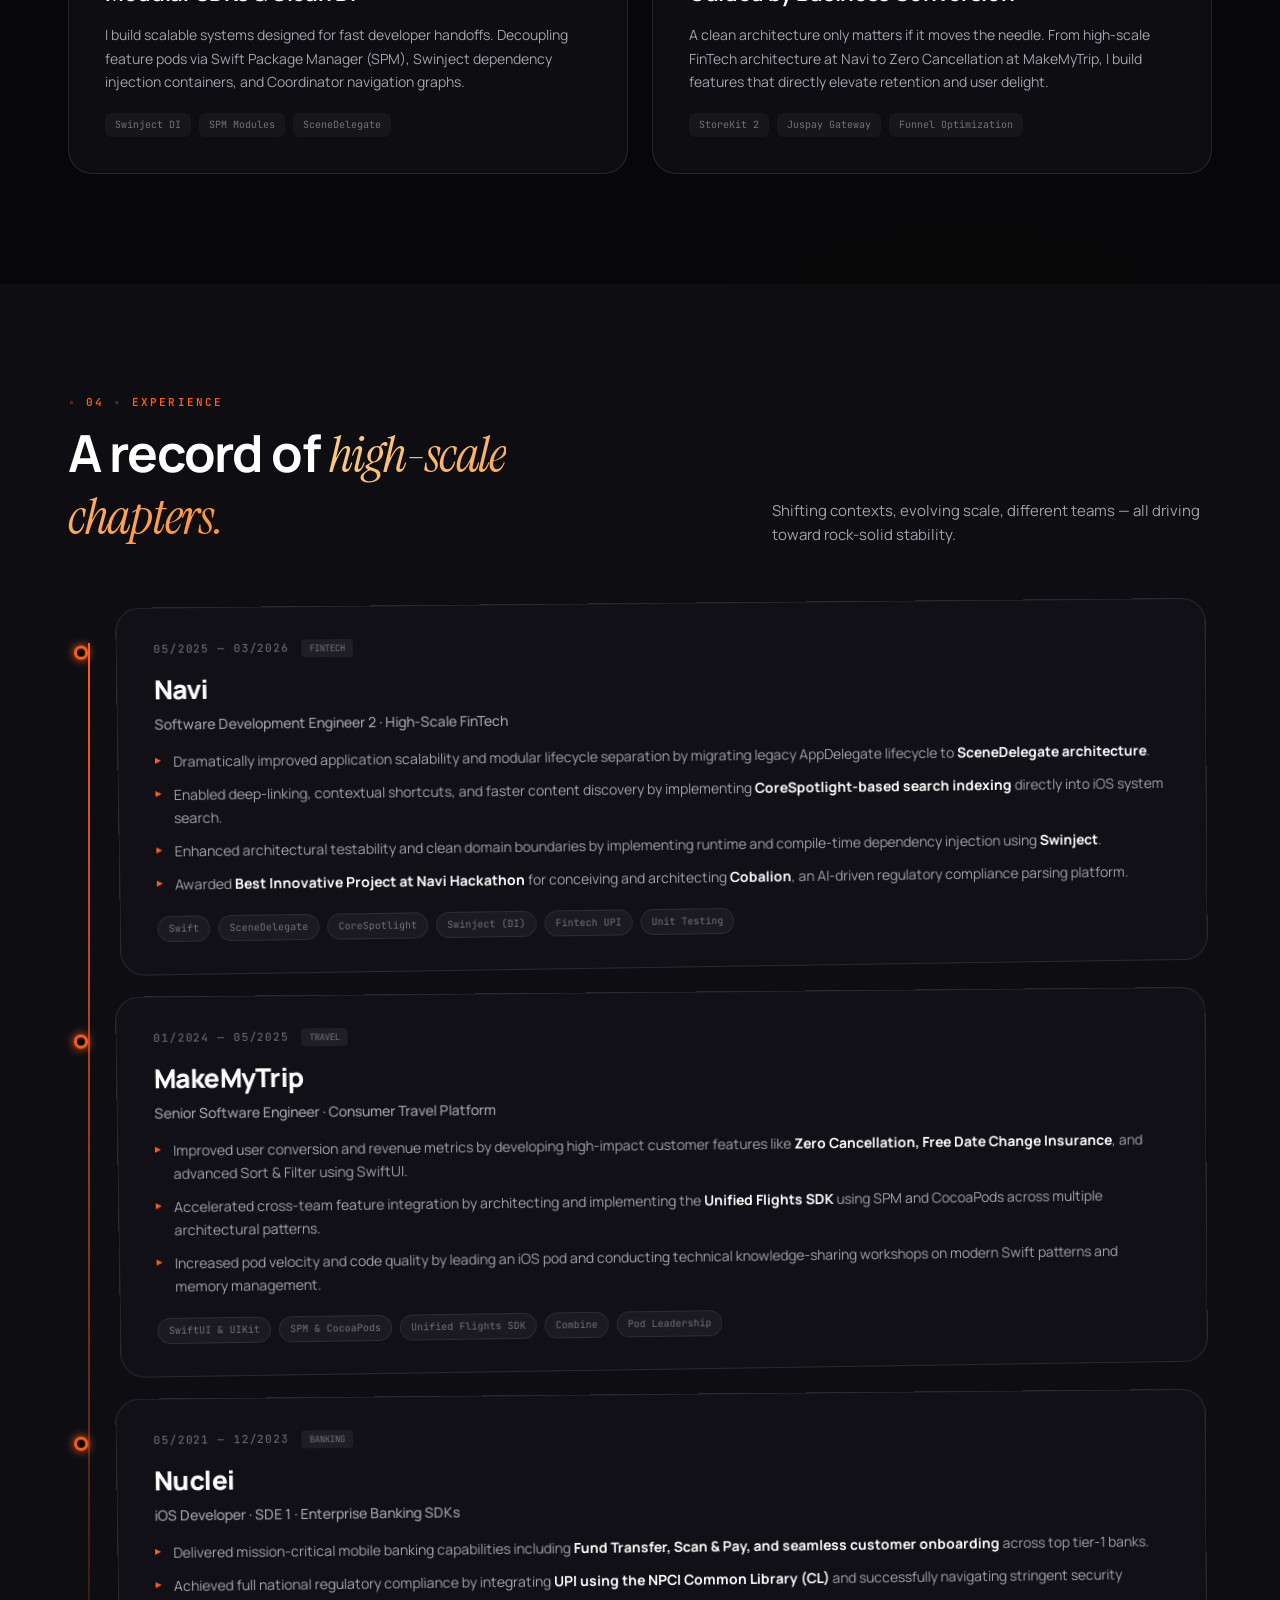
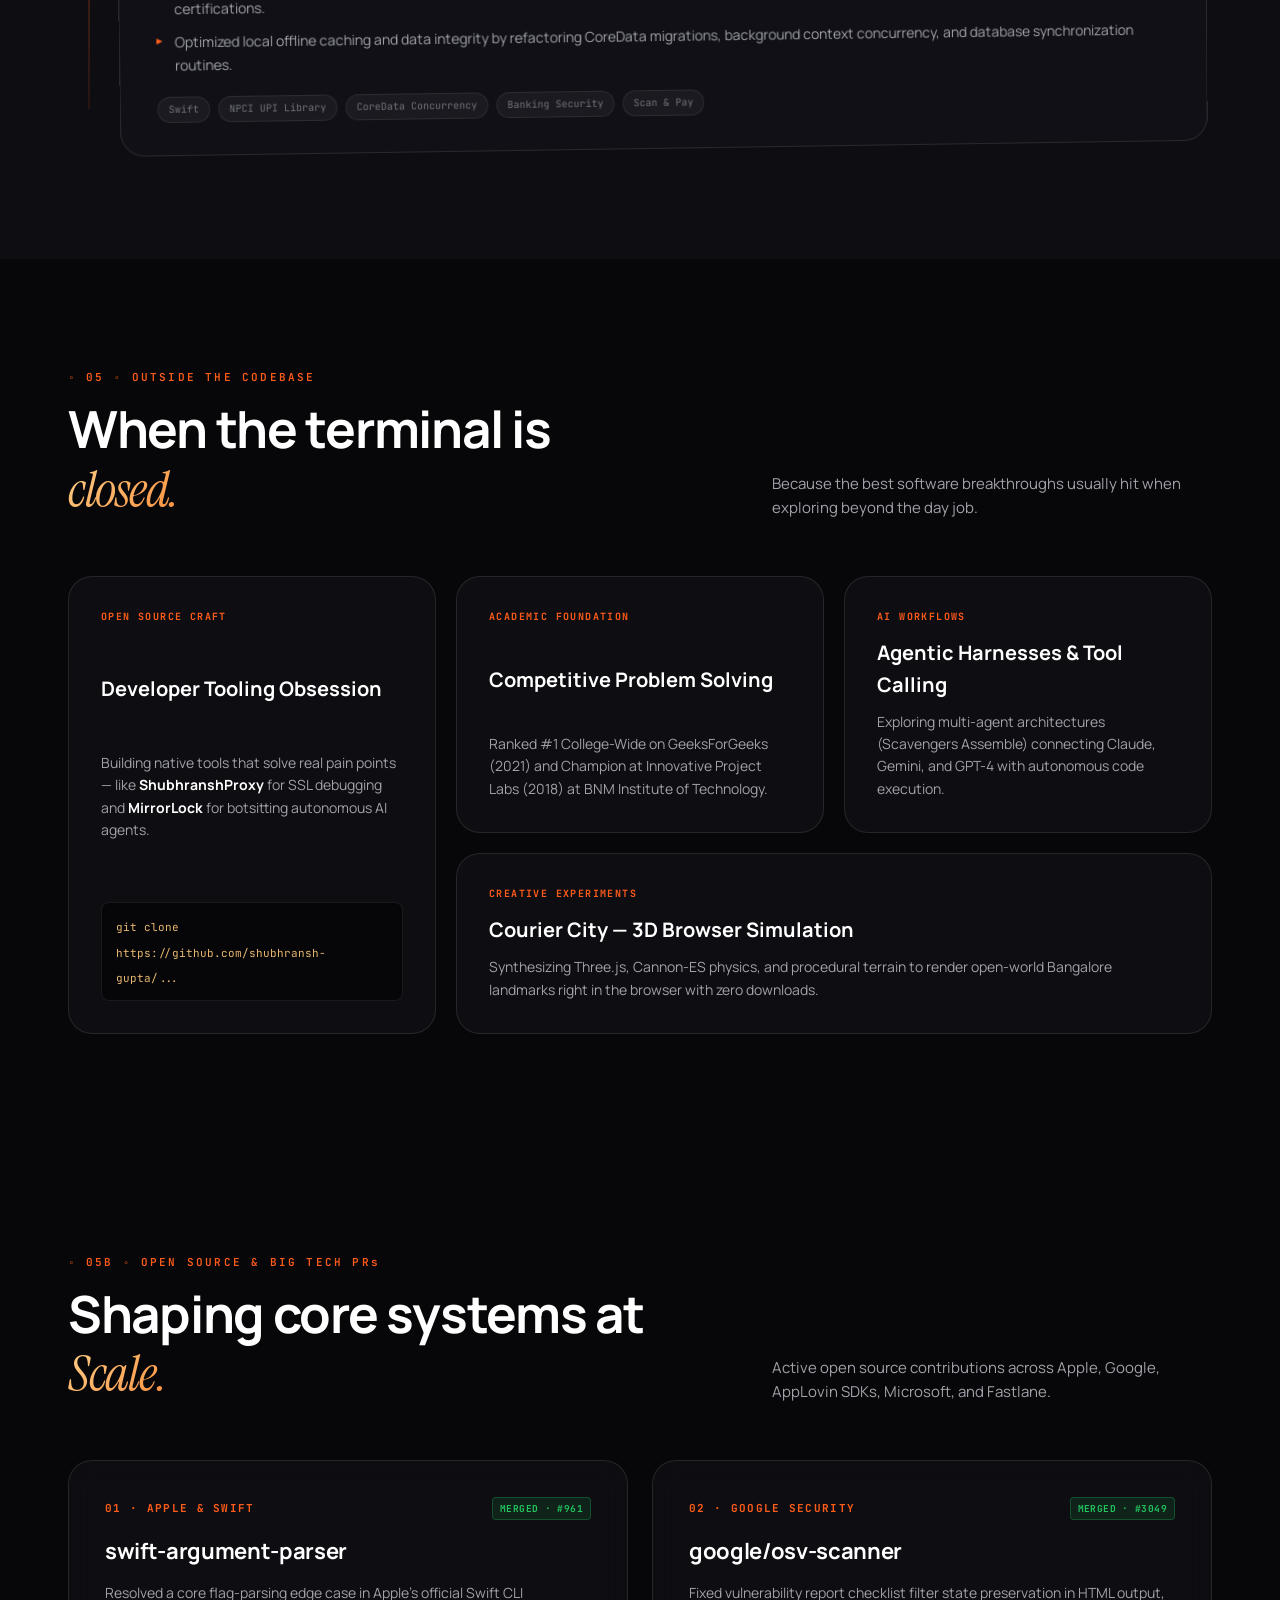
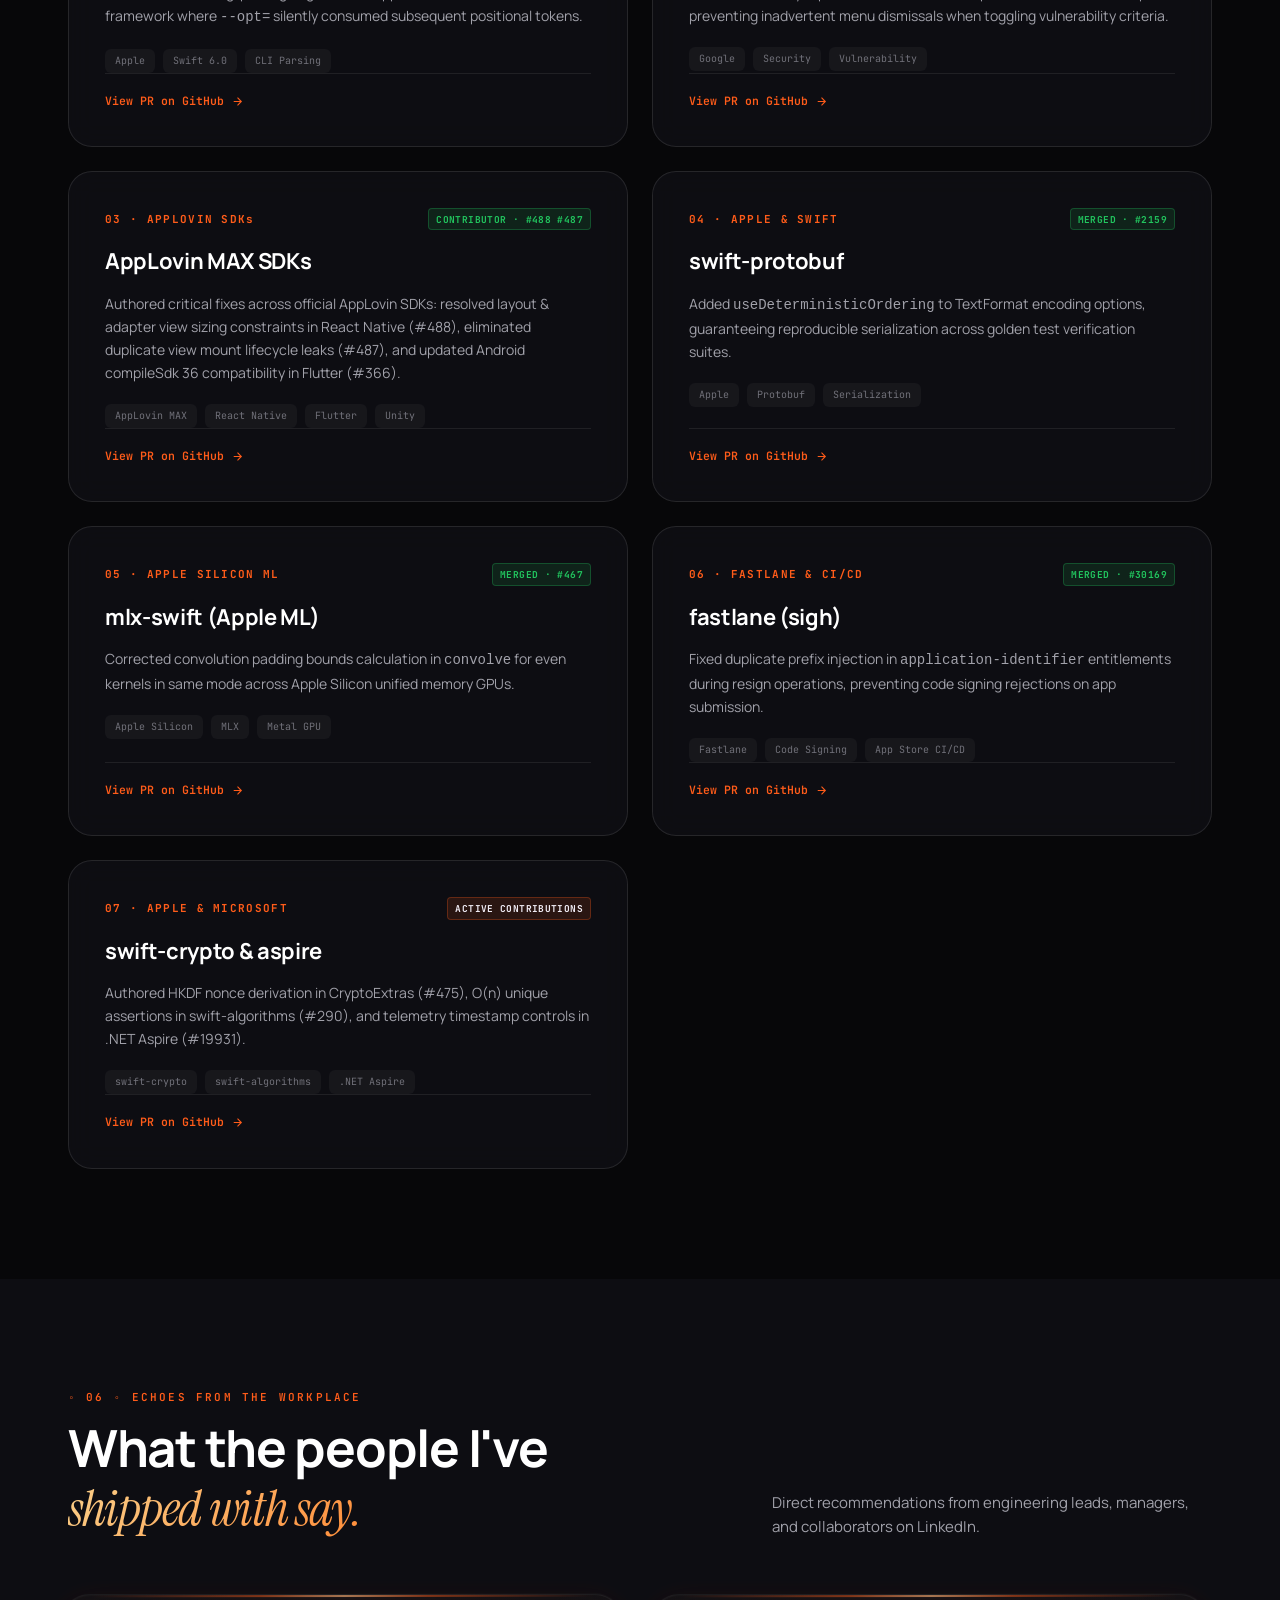
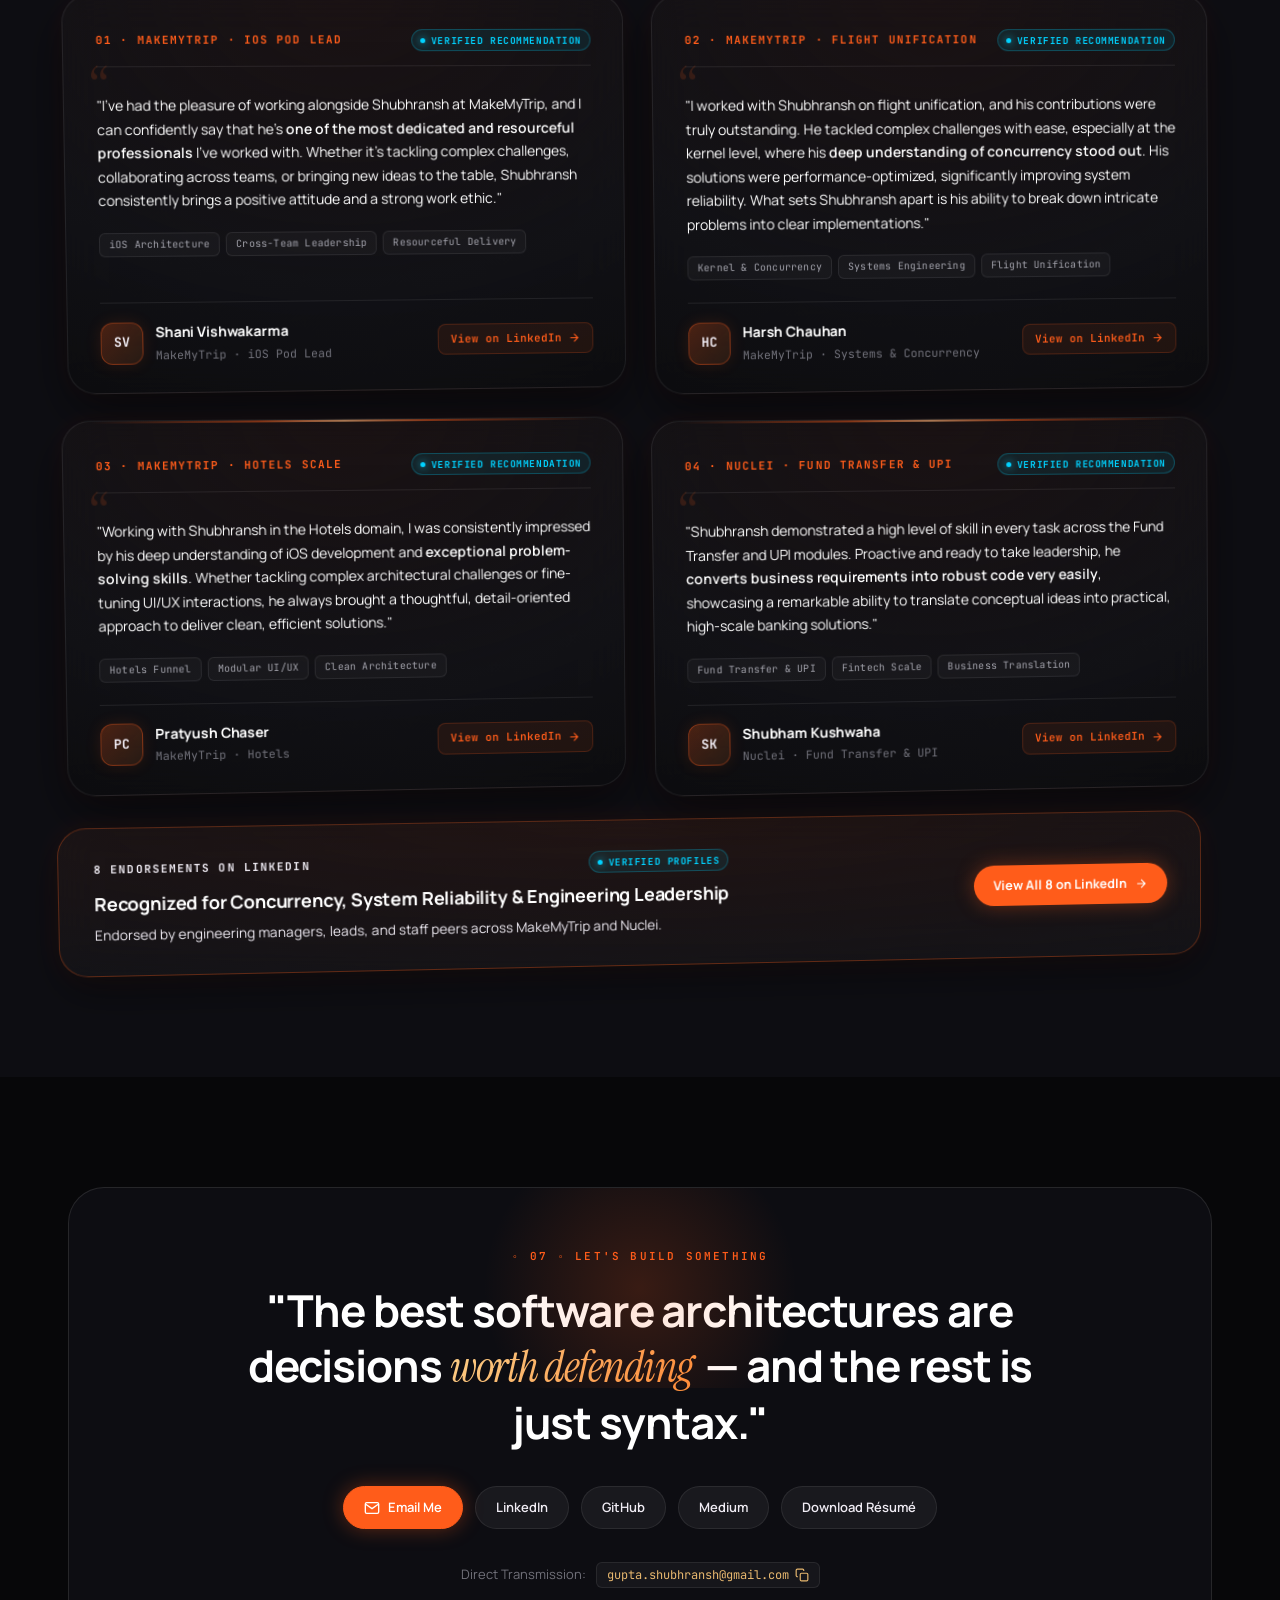
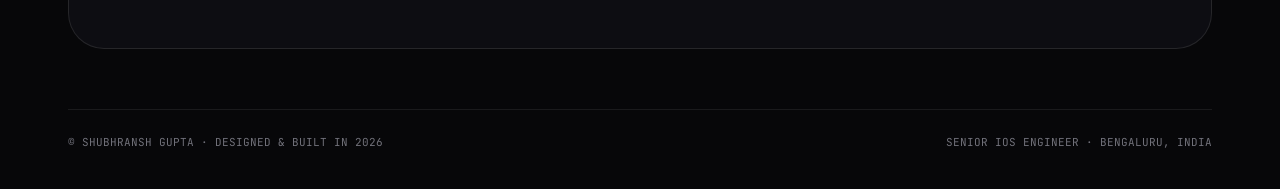
==== commit ba9993b9: "chore(seo): add Google Search Console verification file and meta tag" ====
--- a/index.html
+++ b/index.html
@@ -10,6 +10,7 @@
   <link rel="canonical" href="https://shubhransh-gupta.is-a.dev/">
 
   <!-- Search Engine & AI Agent Crawlers Optimization -->
+  <meta name="google-site-verification" content="puUA8C8riEi9Y2aPNrF3xbzDqqXx113GGV1hCRUUoUw">
   <meta name="robots" content="index, follow, max-image-preview:large, max-snippet:-1, max-video-preview:-1">
   <meta name="googlebot" content="index, follow">
   <meta name="bingbot" content="index, follow">
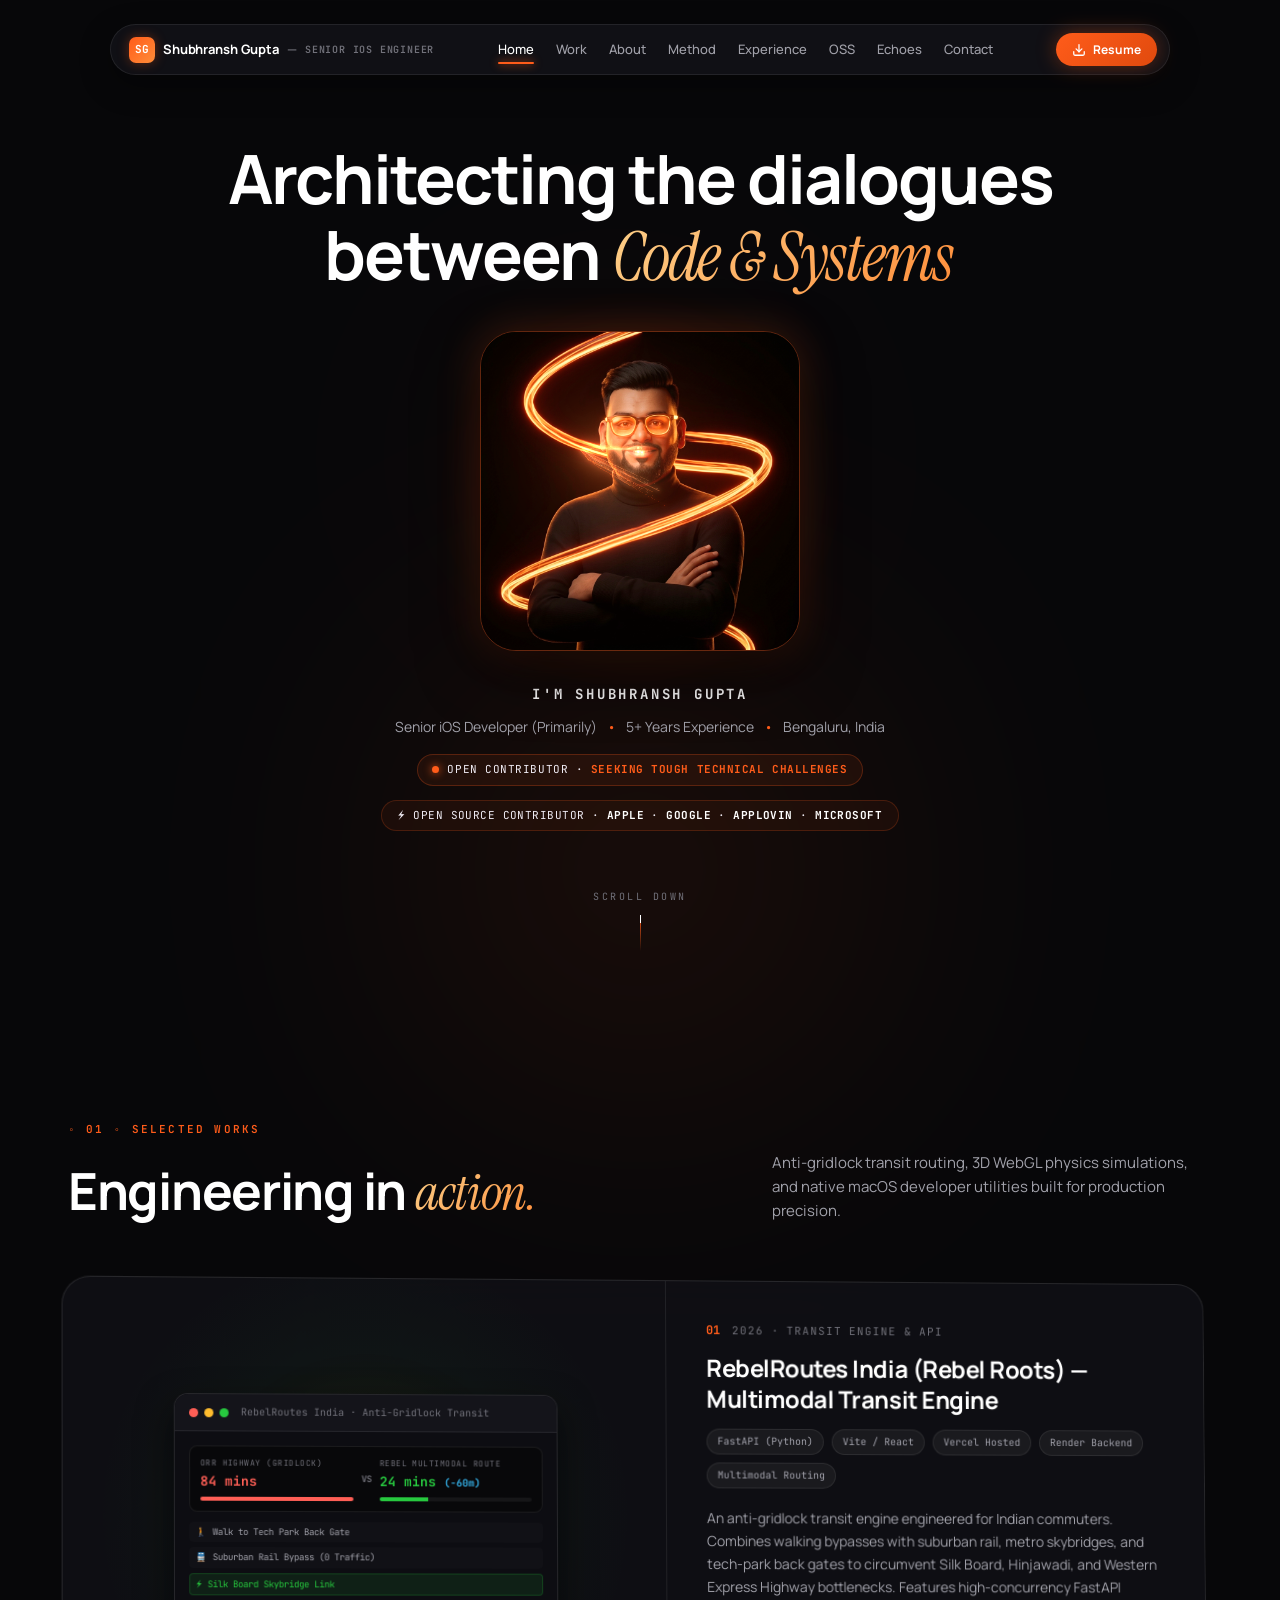
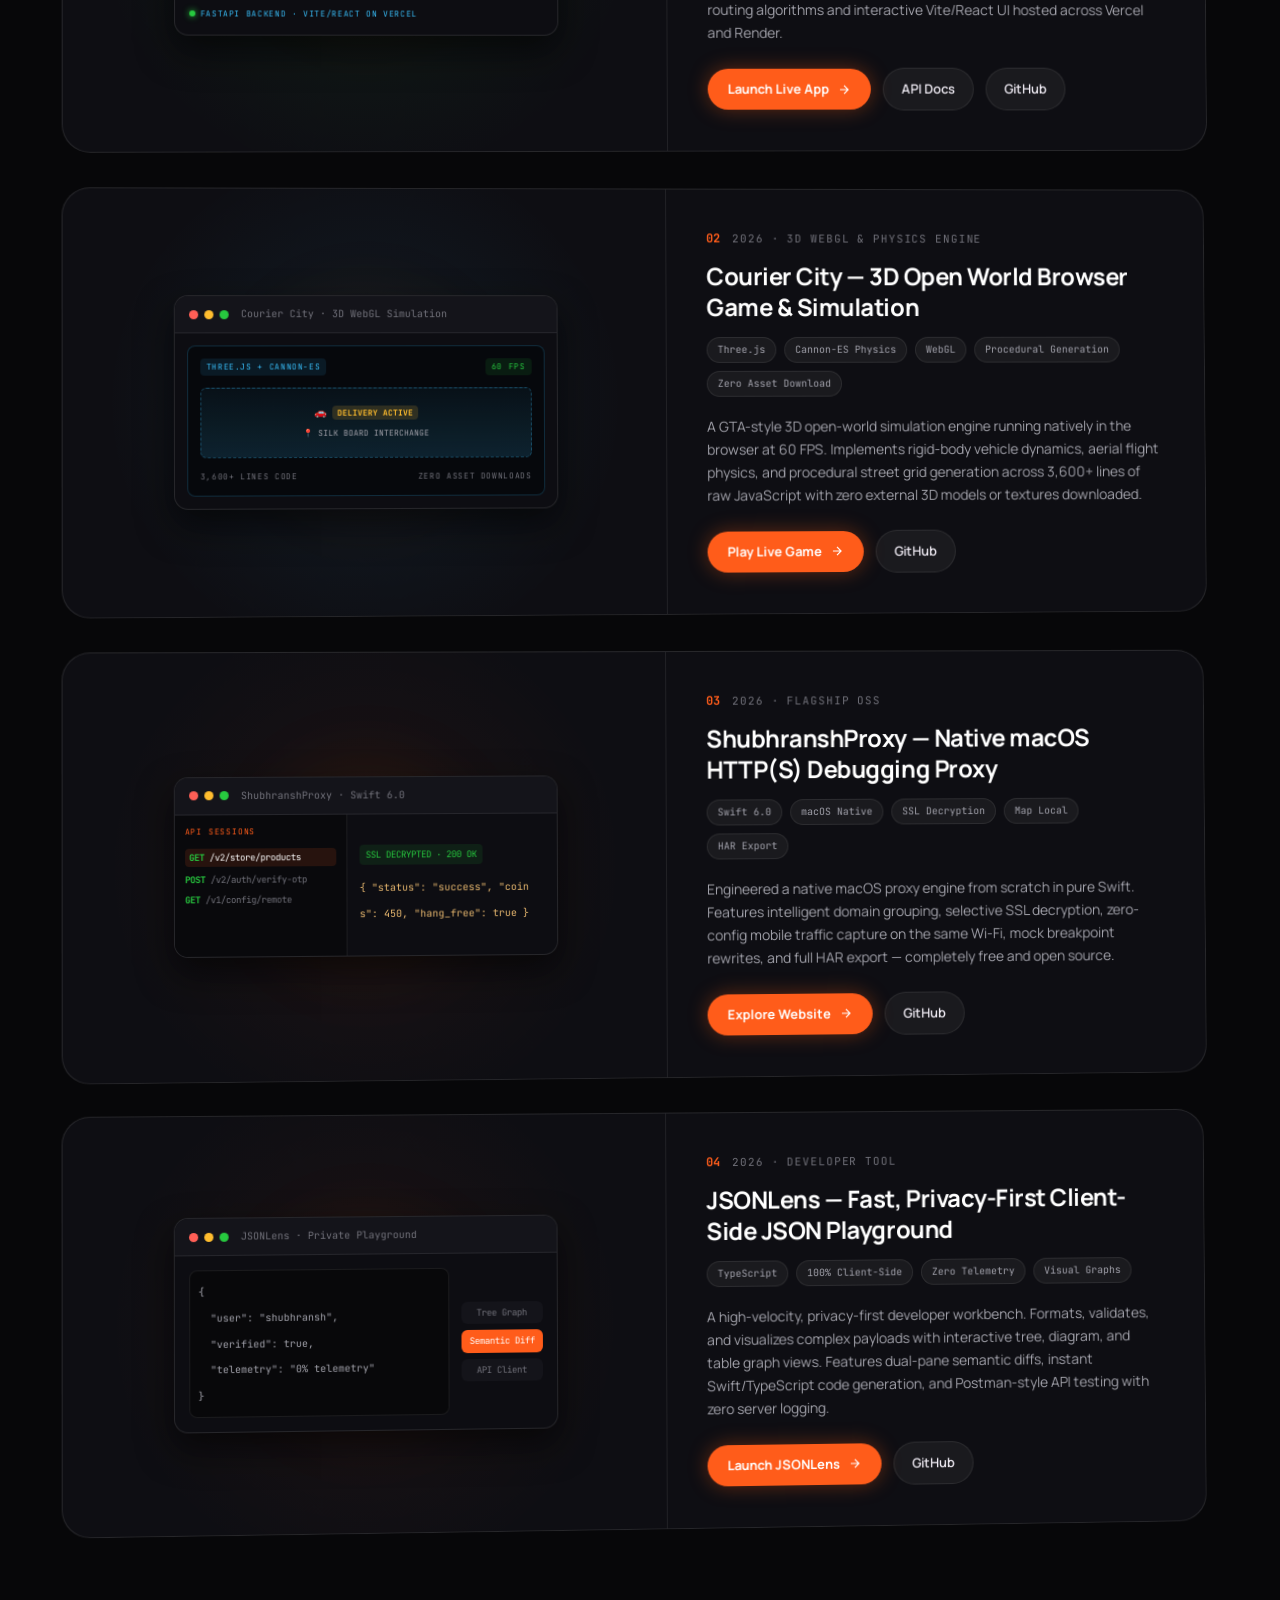
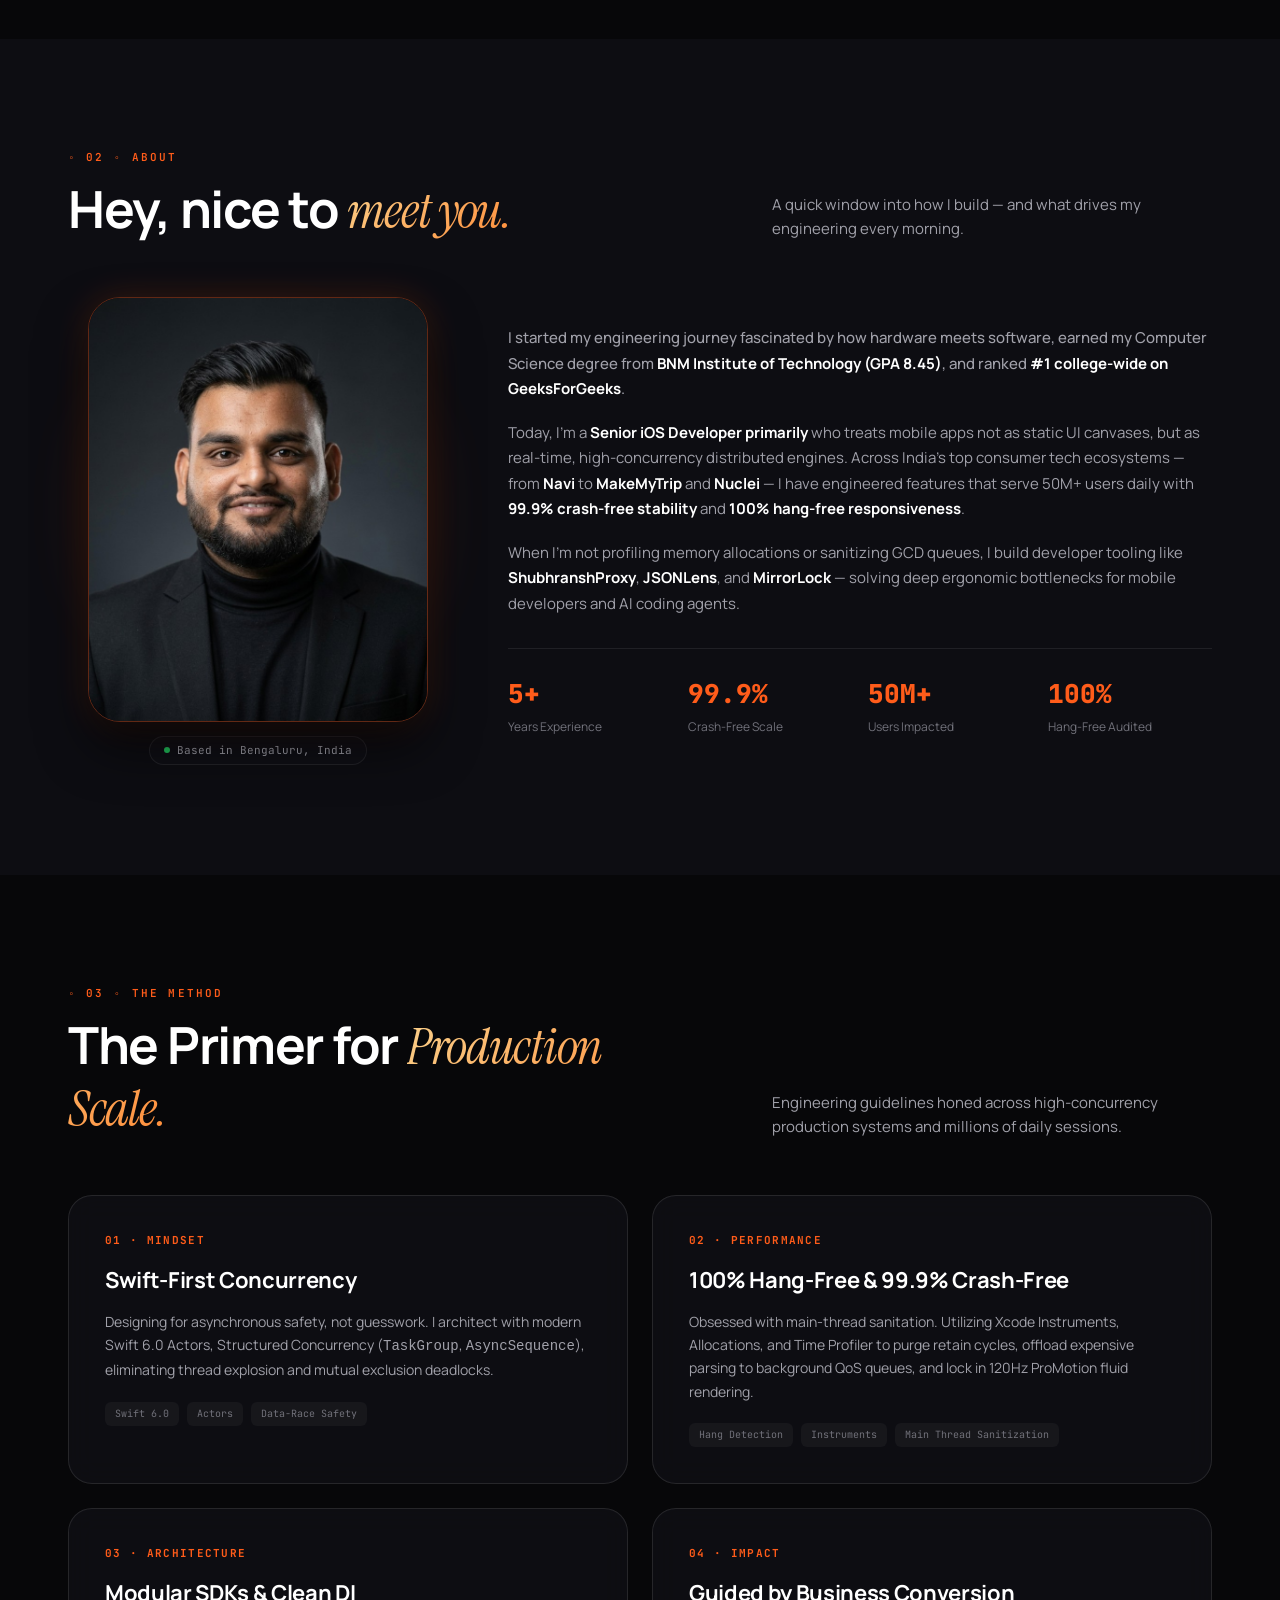
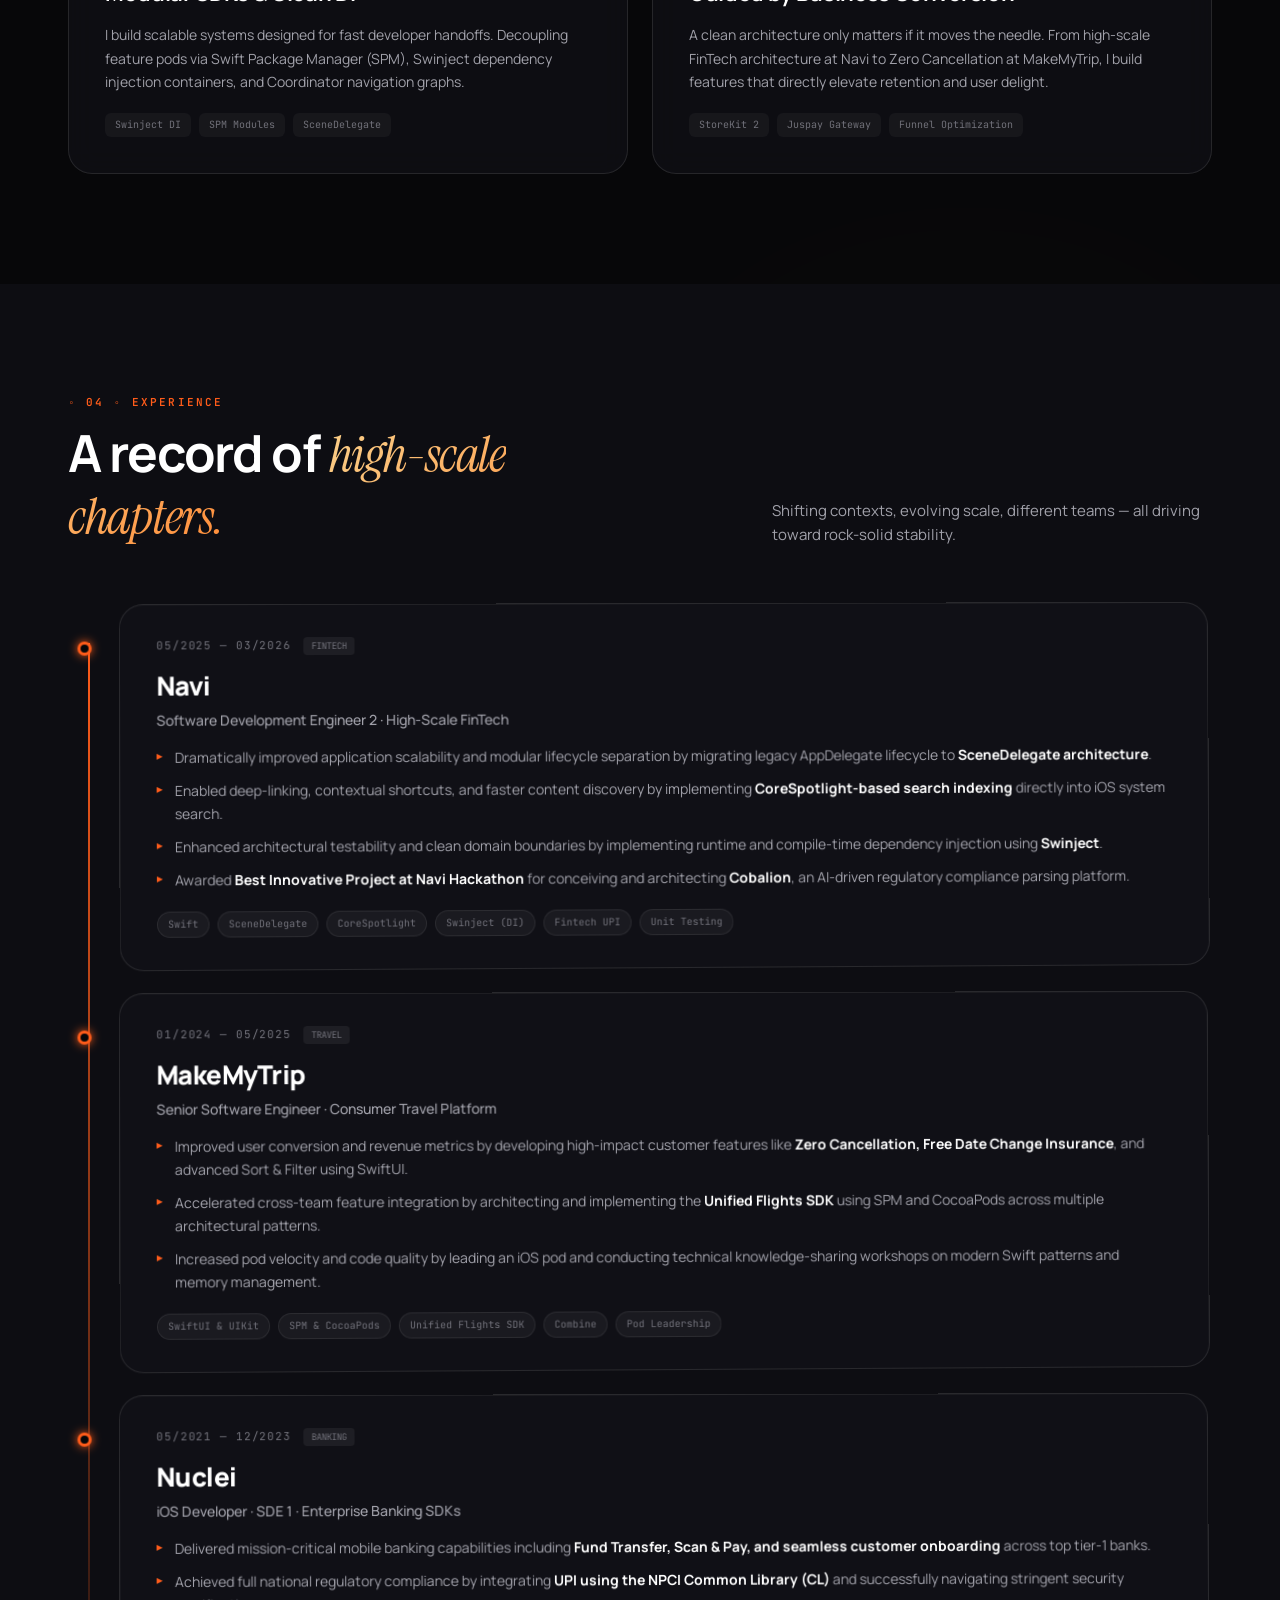
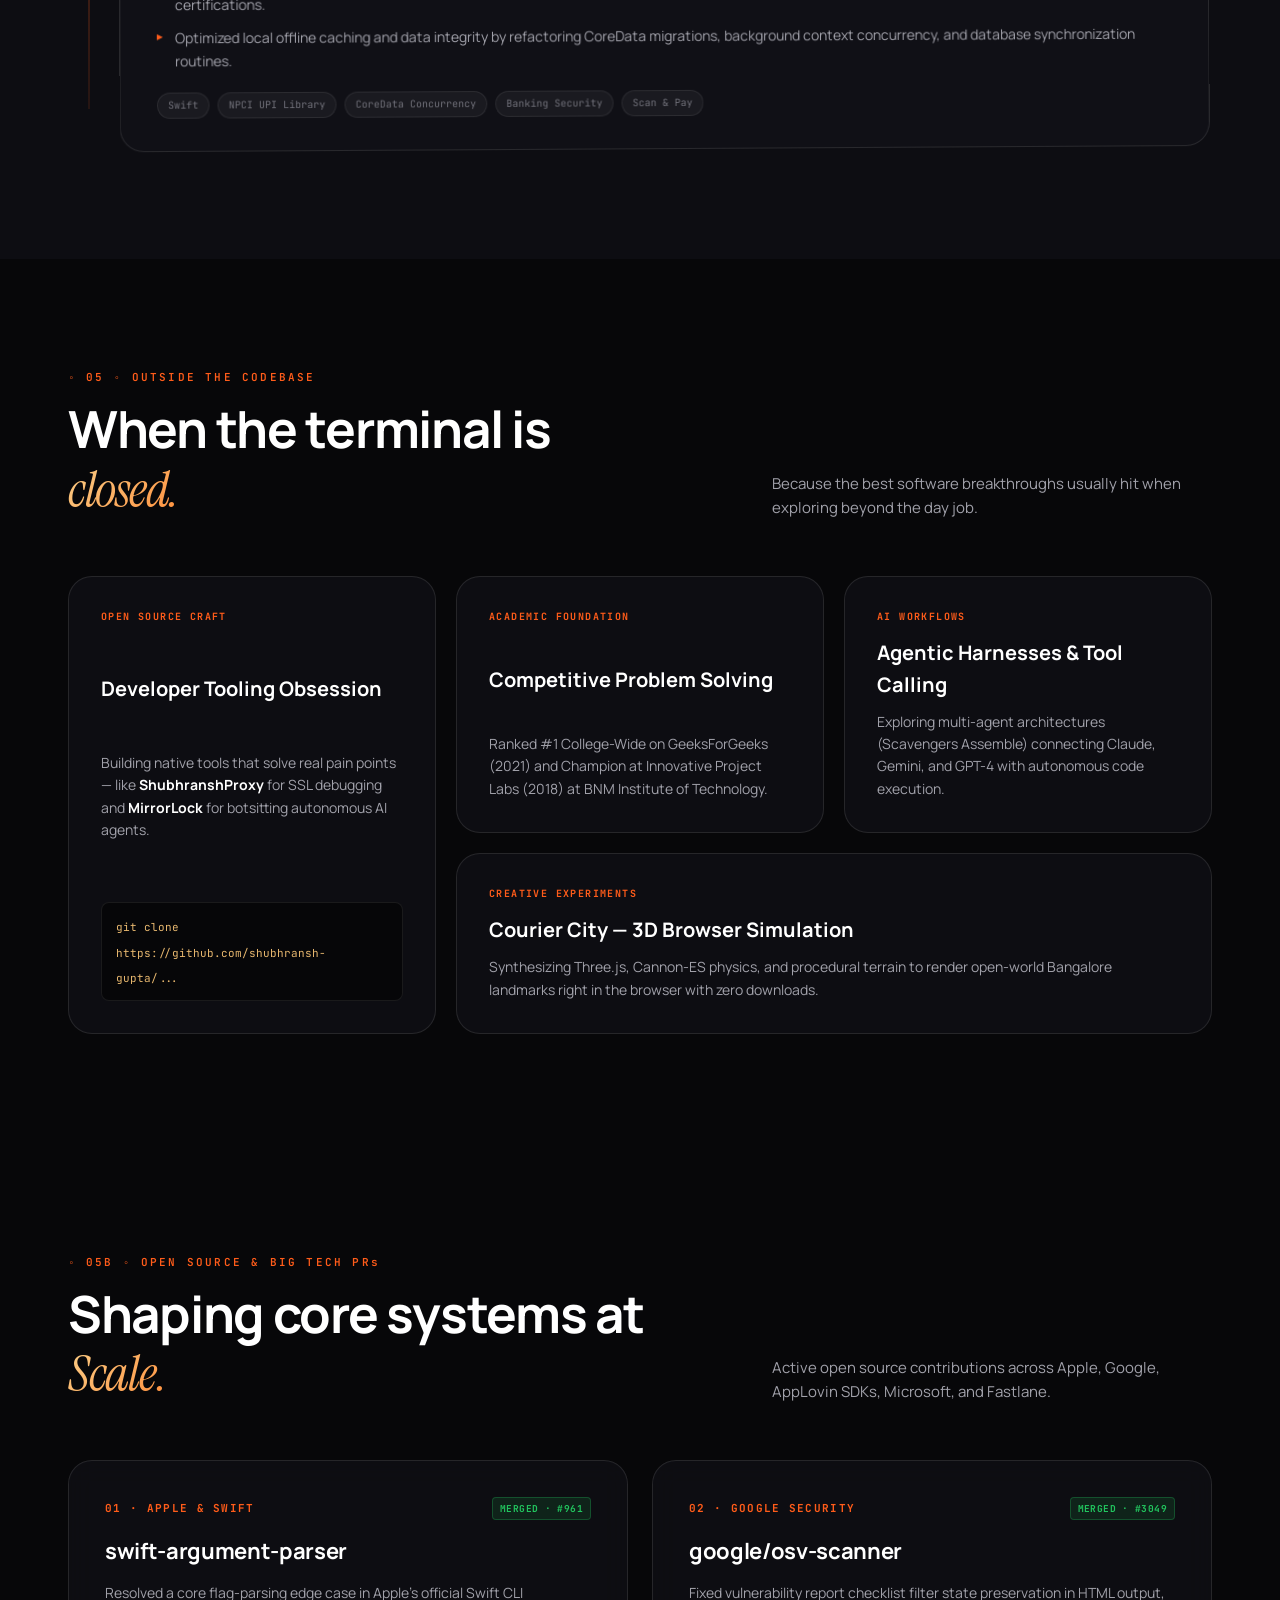
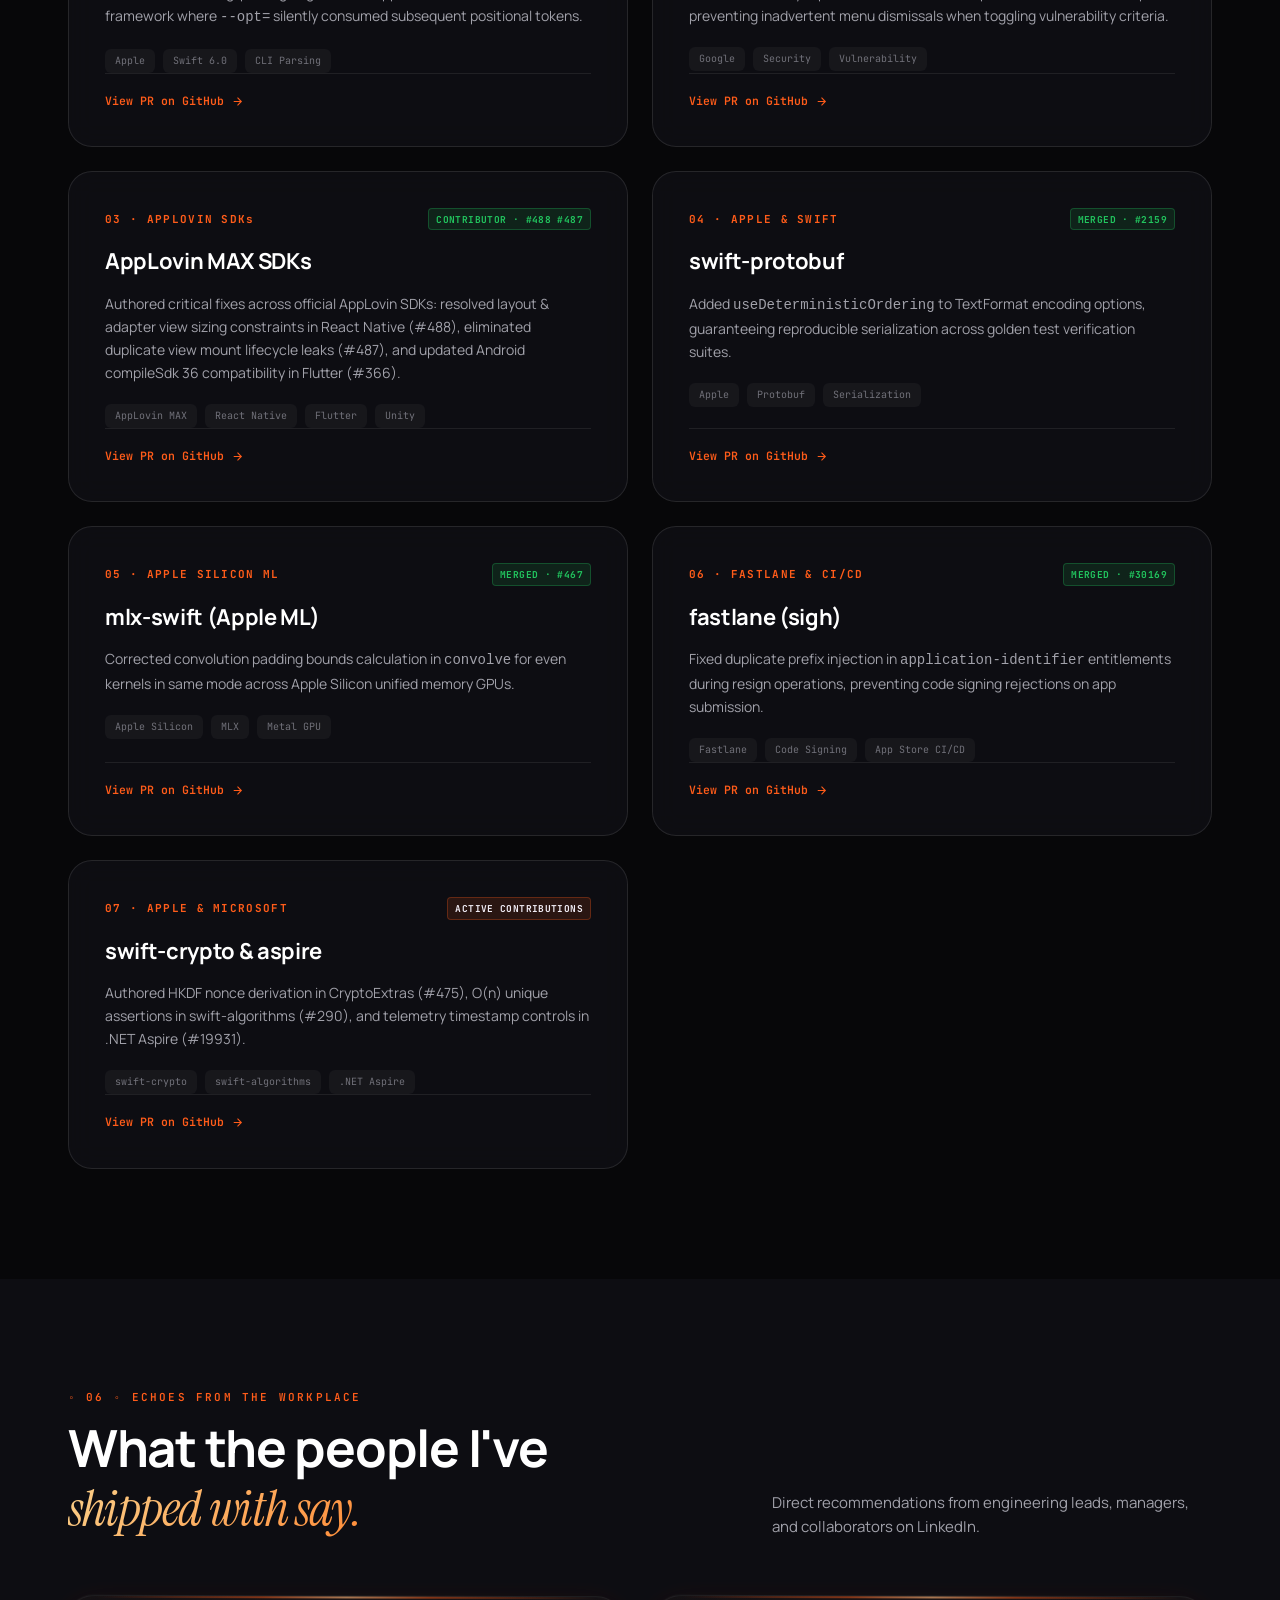
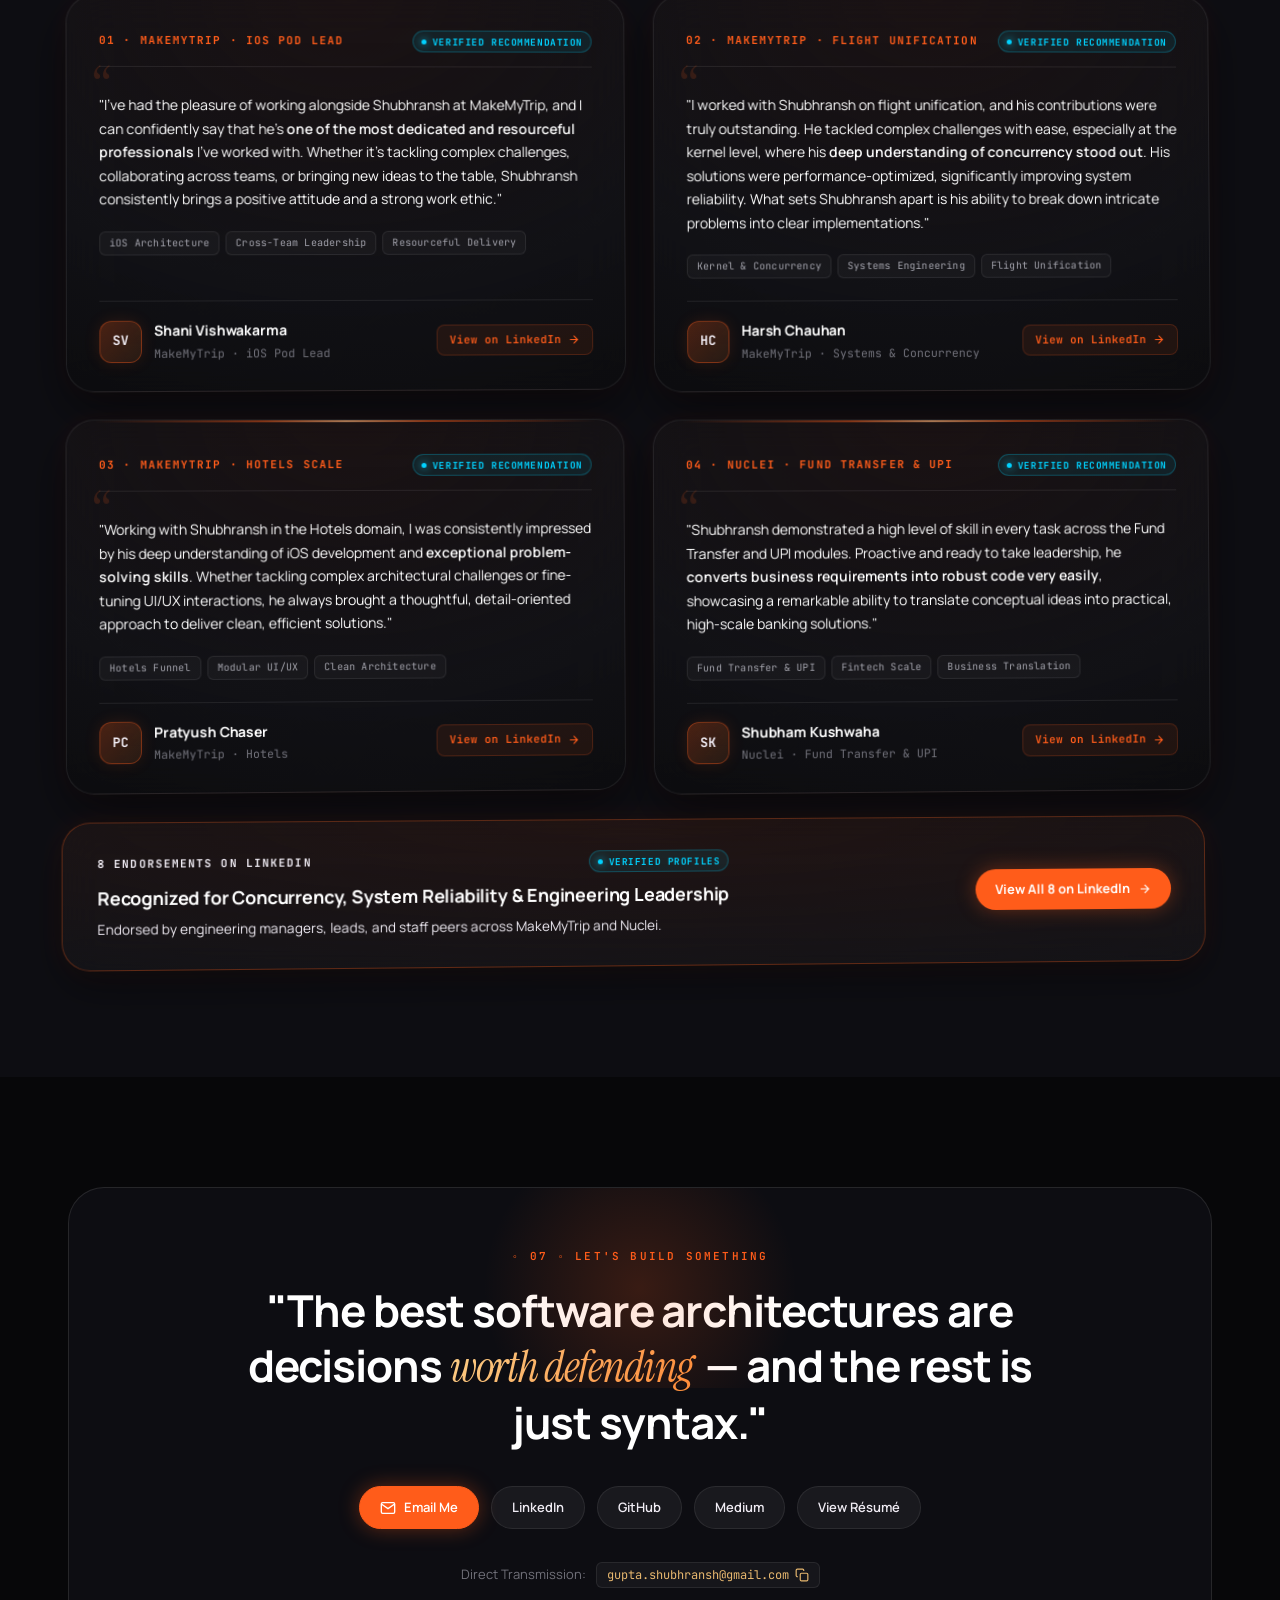
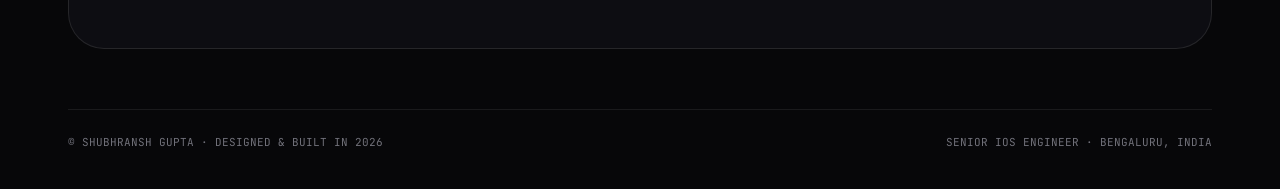
==== commit a56282b7: "fix(security): remove direct DMG binary download, remove unreferenced PDF and use direct view for re" ====
--- a/index.html
+++ b/index.html
@@ -180,7 +180,7 @@
 
       <!-- Right CTAs -->
       <div class="nav-actions">
-        <a href="assets/resume/Shubhransh-Gupta-Resume.pdf" download="Shubhransh-Gupta-Resume.pdf" class="btn-pill-resume">
+        <a href="assets/resume/Shubhransh-Gupta-Resume.pdf" target="_blank" rel="noopener" class="btn-pill-resume">
           <svg viewBox="0 0 24 24" width="14" height="14" fill="none" stroke="currentColor" stroke-width="2.2" stroke-linecap="round" stroke-linejoin="round">
             <path d="M21 15v4a2 2 0 0 1-2 2H5a2 2 0 0 1-2-2v-4"></path>
             <polyline points="7 10 12 15 17 10"></polyline>
@@ -211,8 +211,8 @@
         <a href="#contributions" class="mobile-nav-link" data-nav="contributions">Contributions (OSS)</a>
         <a href="#testimonials" class="mobile-nav-link" data-nav="testimonials">Echoes</a>
         <a href="#contact" class="mobile-nav-link" data-nav="contact">Contact</a>
-        <a href="assets/resume/Shubhransh-Gupta-Resume.pdf" download="Shubhransh-Gupta-Resume.pdf" class="mobile-resume-btn">
-          <span>Download Resume</span>
+        <a href="assets/resume/Shubhransh-Gupta-Resume.pdf" target="_blank" rel="noopener" class="mobile-resume-btn">
+          <span>View Resume</span>
           <svg viewBox="0 0 24 24" width="14" height="14" fill="none" stroke="currentColor" stroke-width="2"><path d="M5 12h14M12 5l7 7-7 7"/></svg>
         </a>
       </div>
@@ -475,8 +475,8 @@
                     <span>Explore Website</span>
                     <svg viewBox="0 0 24 24" width="14" height="14" fill="none" stroke="currentColor" stroke-width="2"><path d="M5 12h14M12 5l7 7-7 7"/></svg>
                   </a>
-                  <a href="https://github.com/shubhransh-gupta/ShubhranshProxy/releases/latest/download/ShubhranshProxy.dmg" target="_blank" rel="noopener" class="btn-work-secondary">
-                    <span>Download DMG</span>
+                  <a href="https://github.com/shubhransh-gupta/ShubhranshProxy" target="_blank" rel="noopener" class="btn-work-secondary">
+                    <span>GitHub</span>
                   </a>
                 </div>
               </div>
@@ -1254,8 +1254,8 @@
               <span>Medium</span>
             </a>
 
-            <a href="assets/resume/Shubhransh-Gupta-Resume.pdf" download="Shubhransh-Gupta-Resume.pdf" class="cta-pill-btn">
-              <span>Download Résumé</span>
+            <a href="assets/resume/Shubhransh-Gupta-Resume.pdf" target="_blank" rel="noopener" class="cta-pill-btn">
+              <span>View Résumé</span>
             </a>
           </div>
 
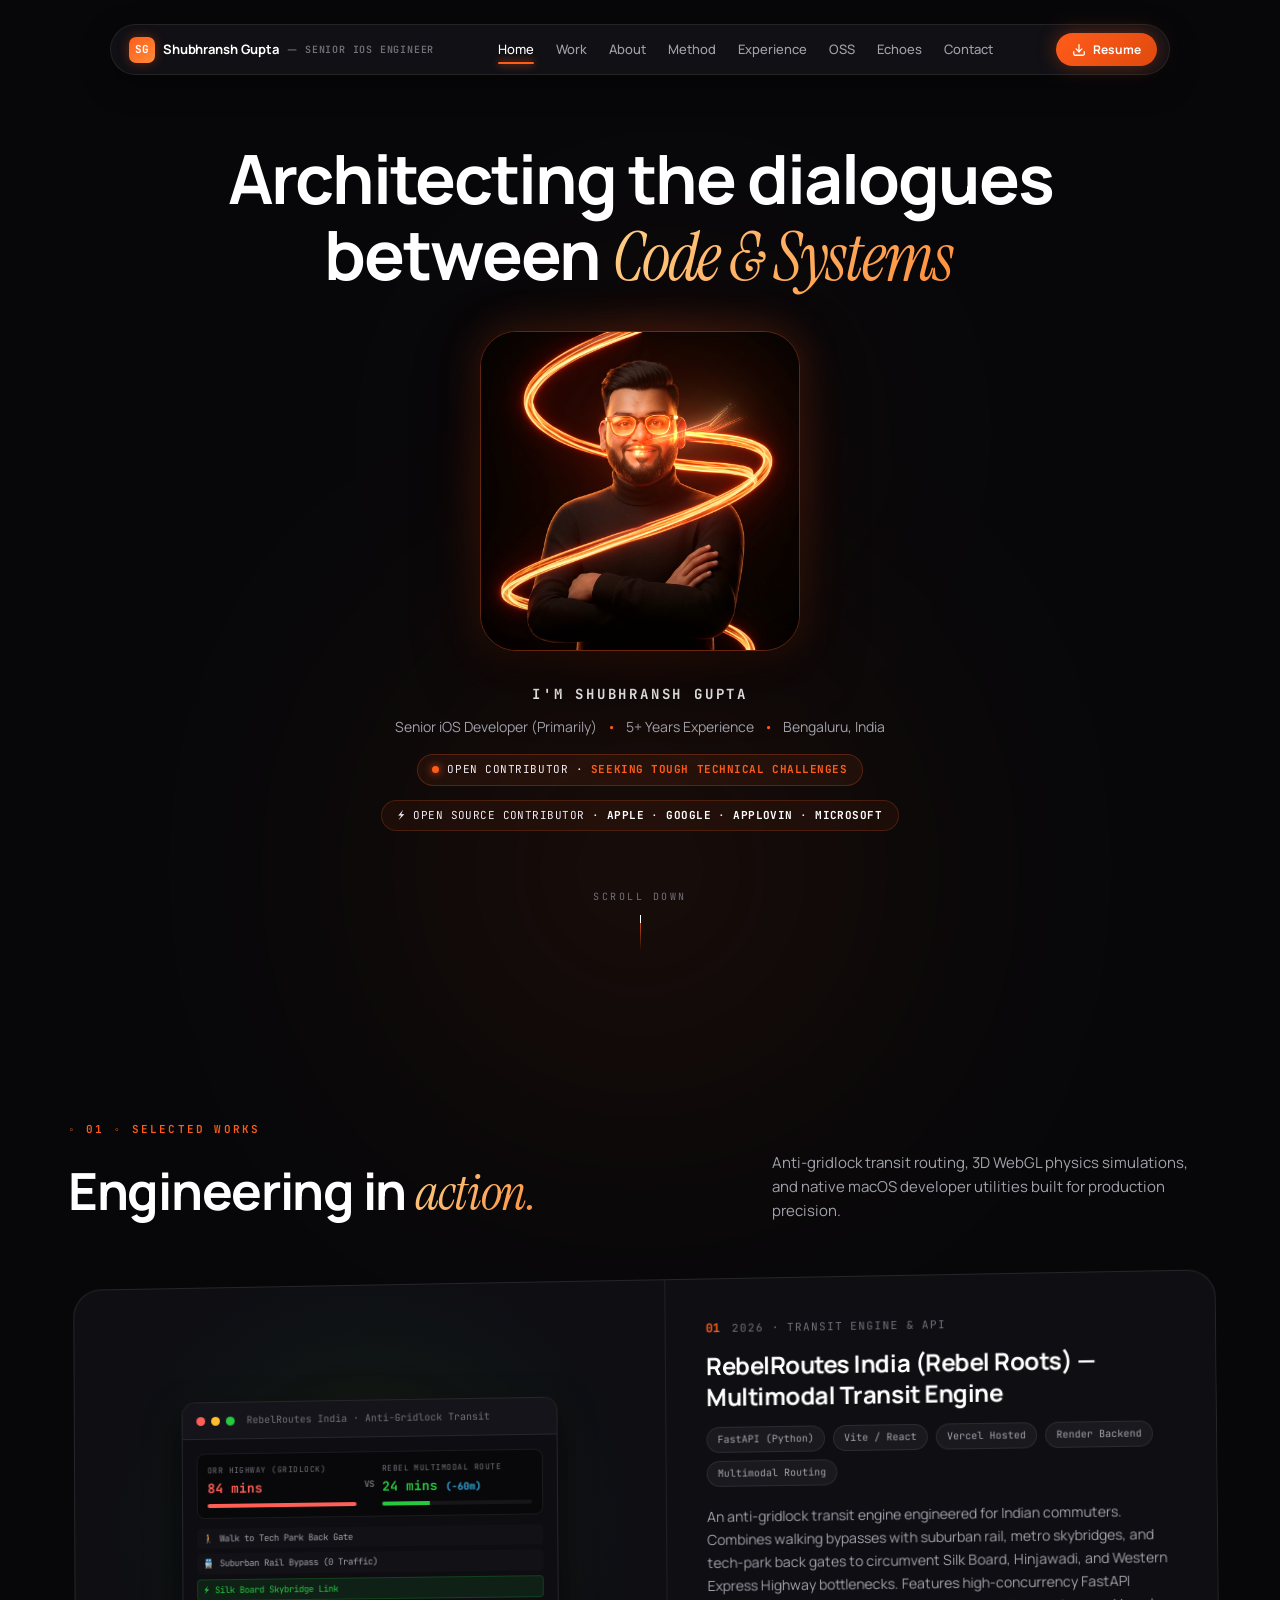
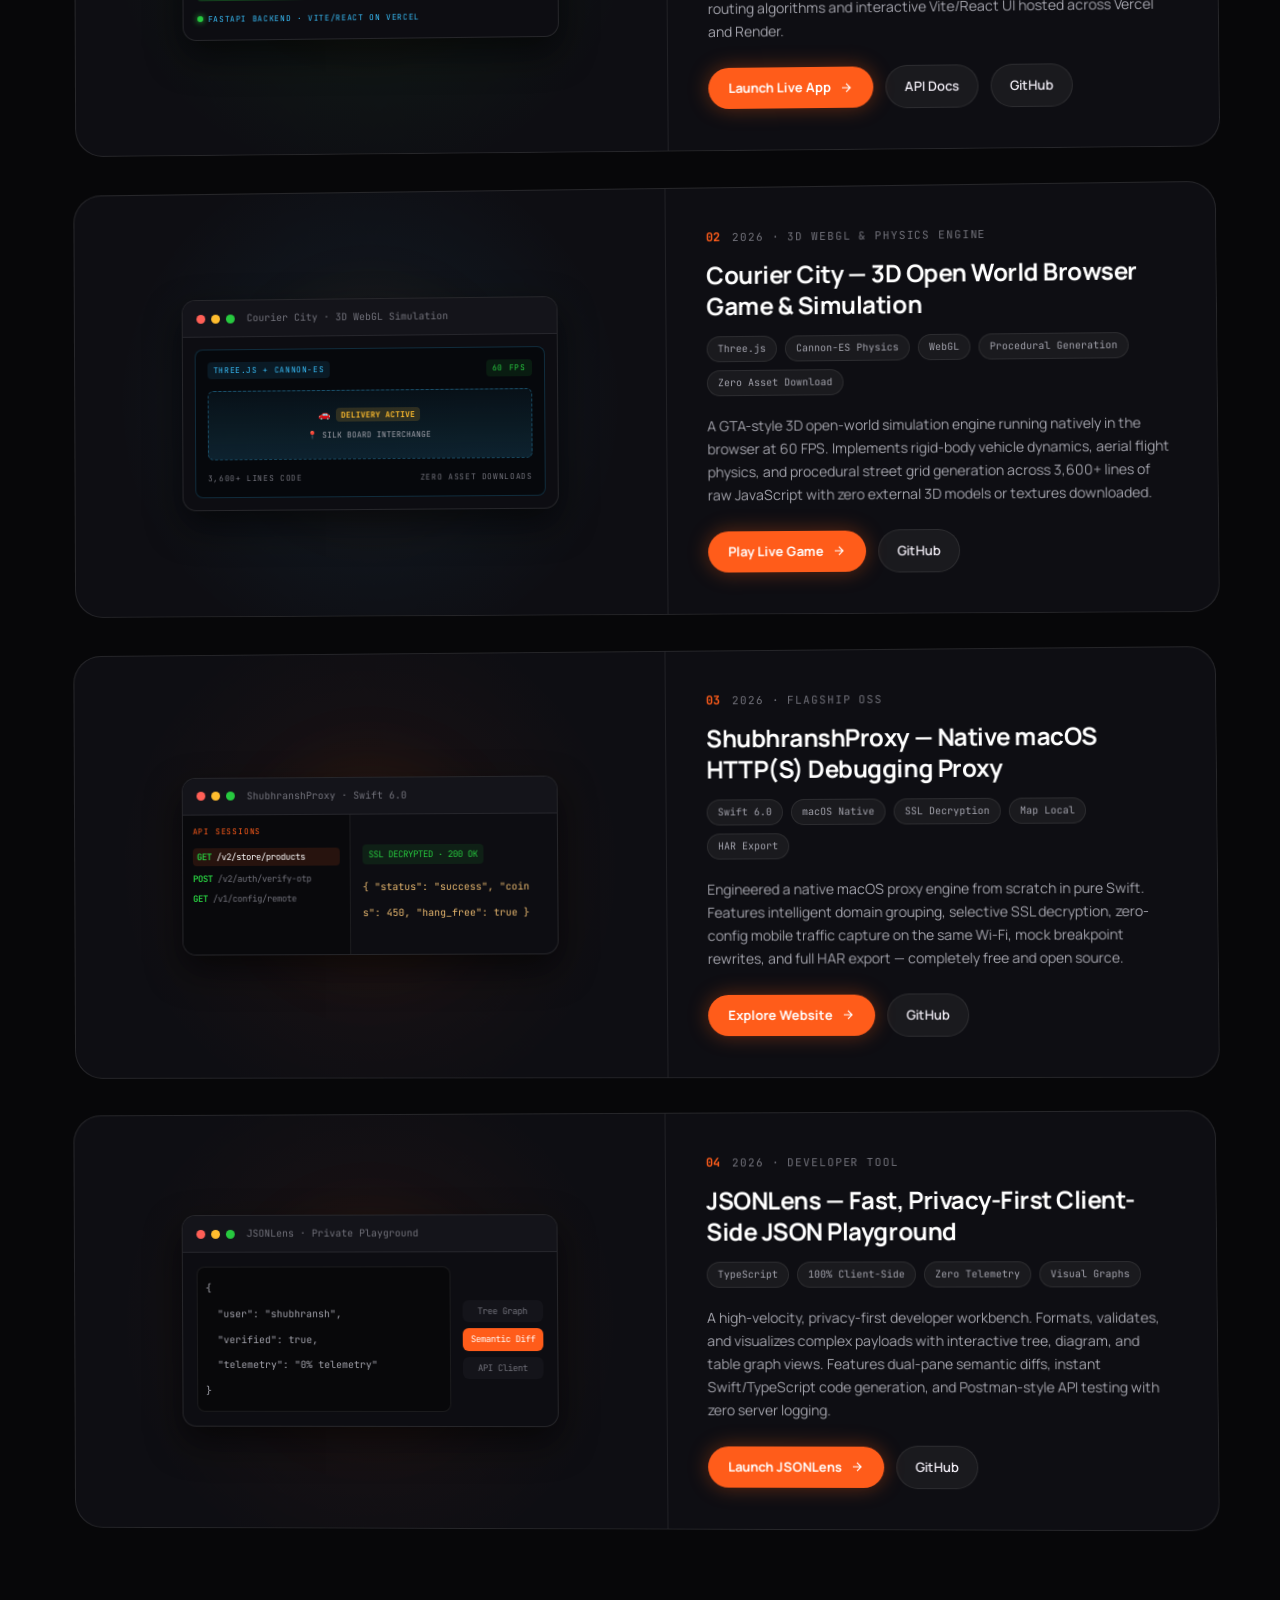
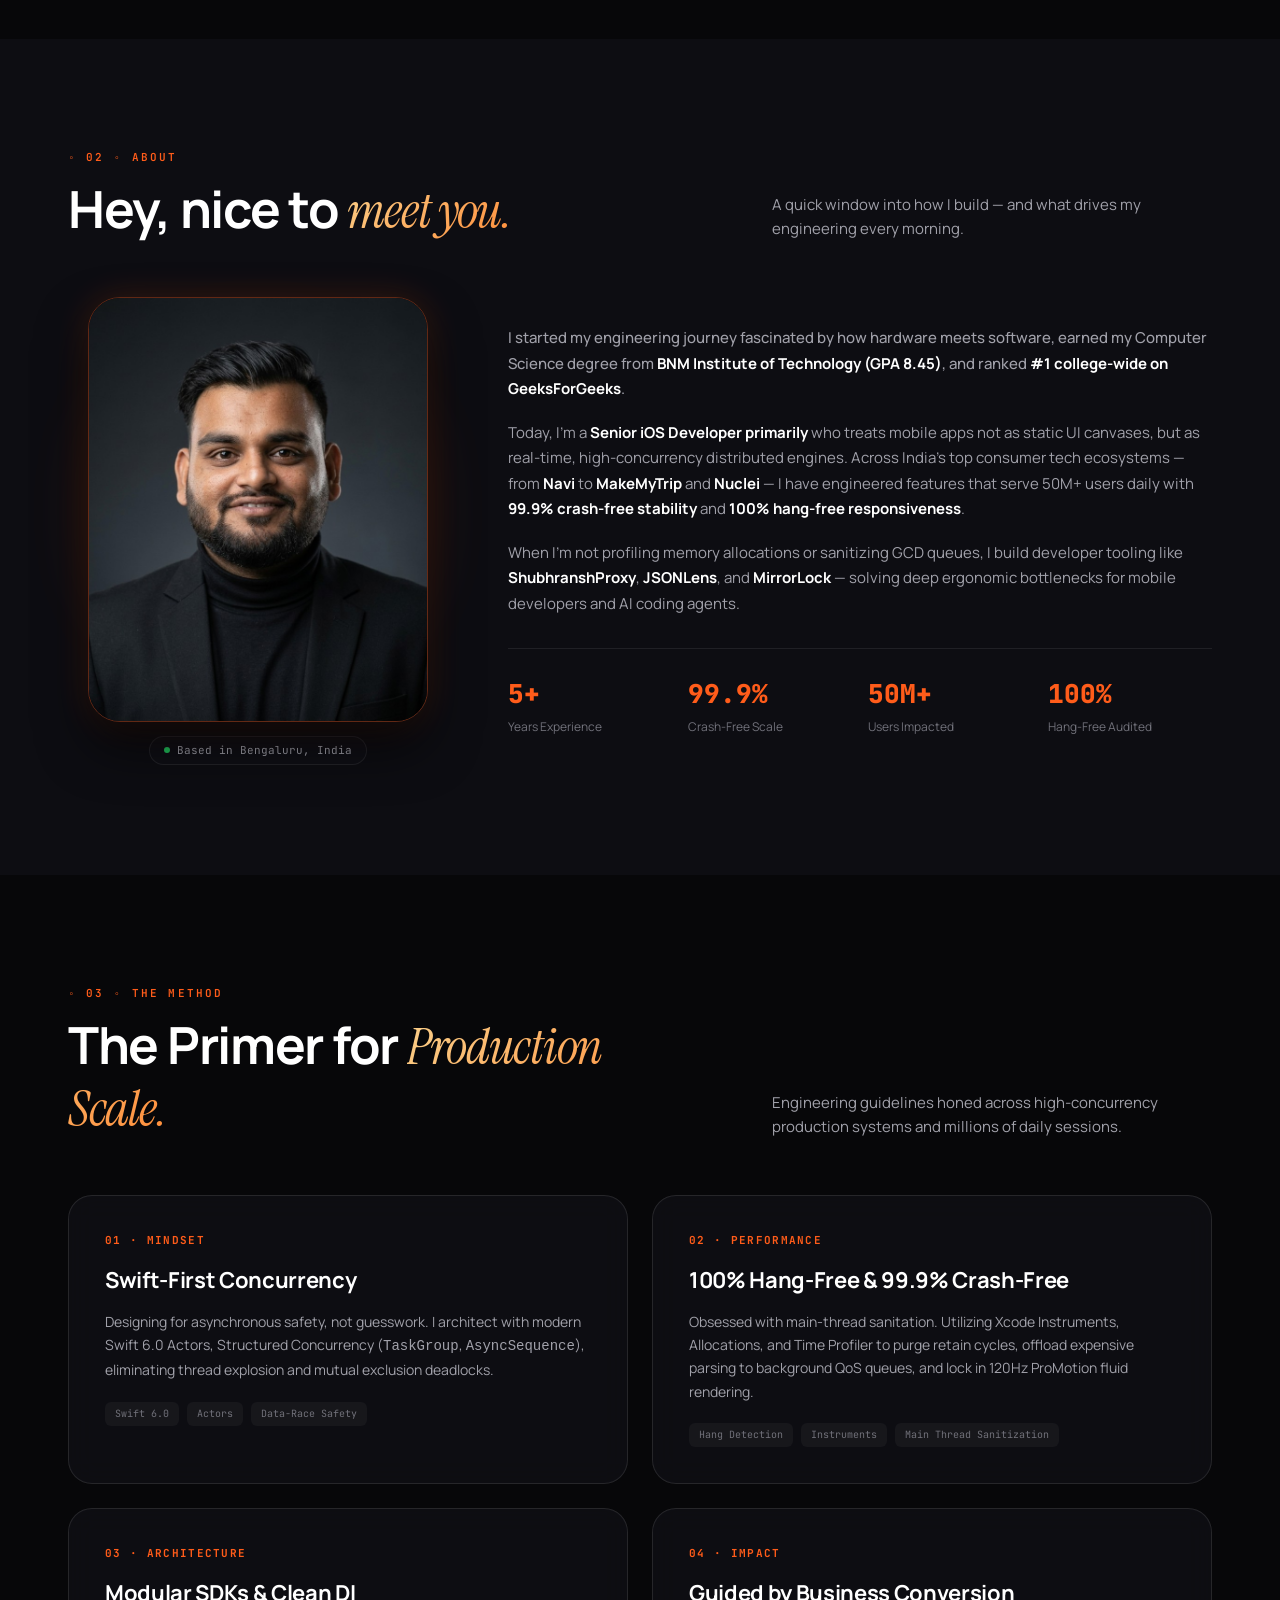
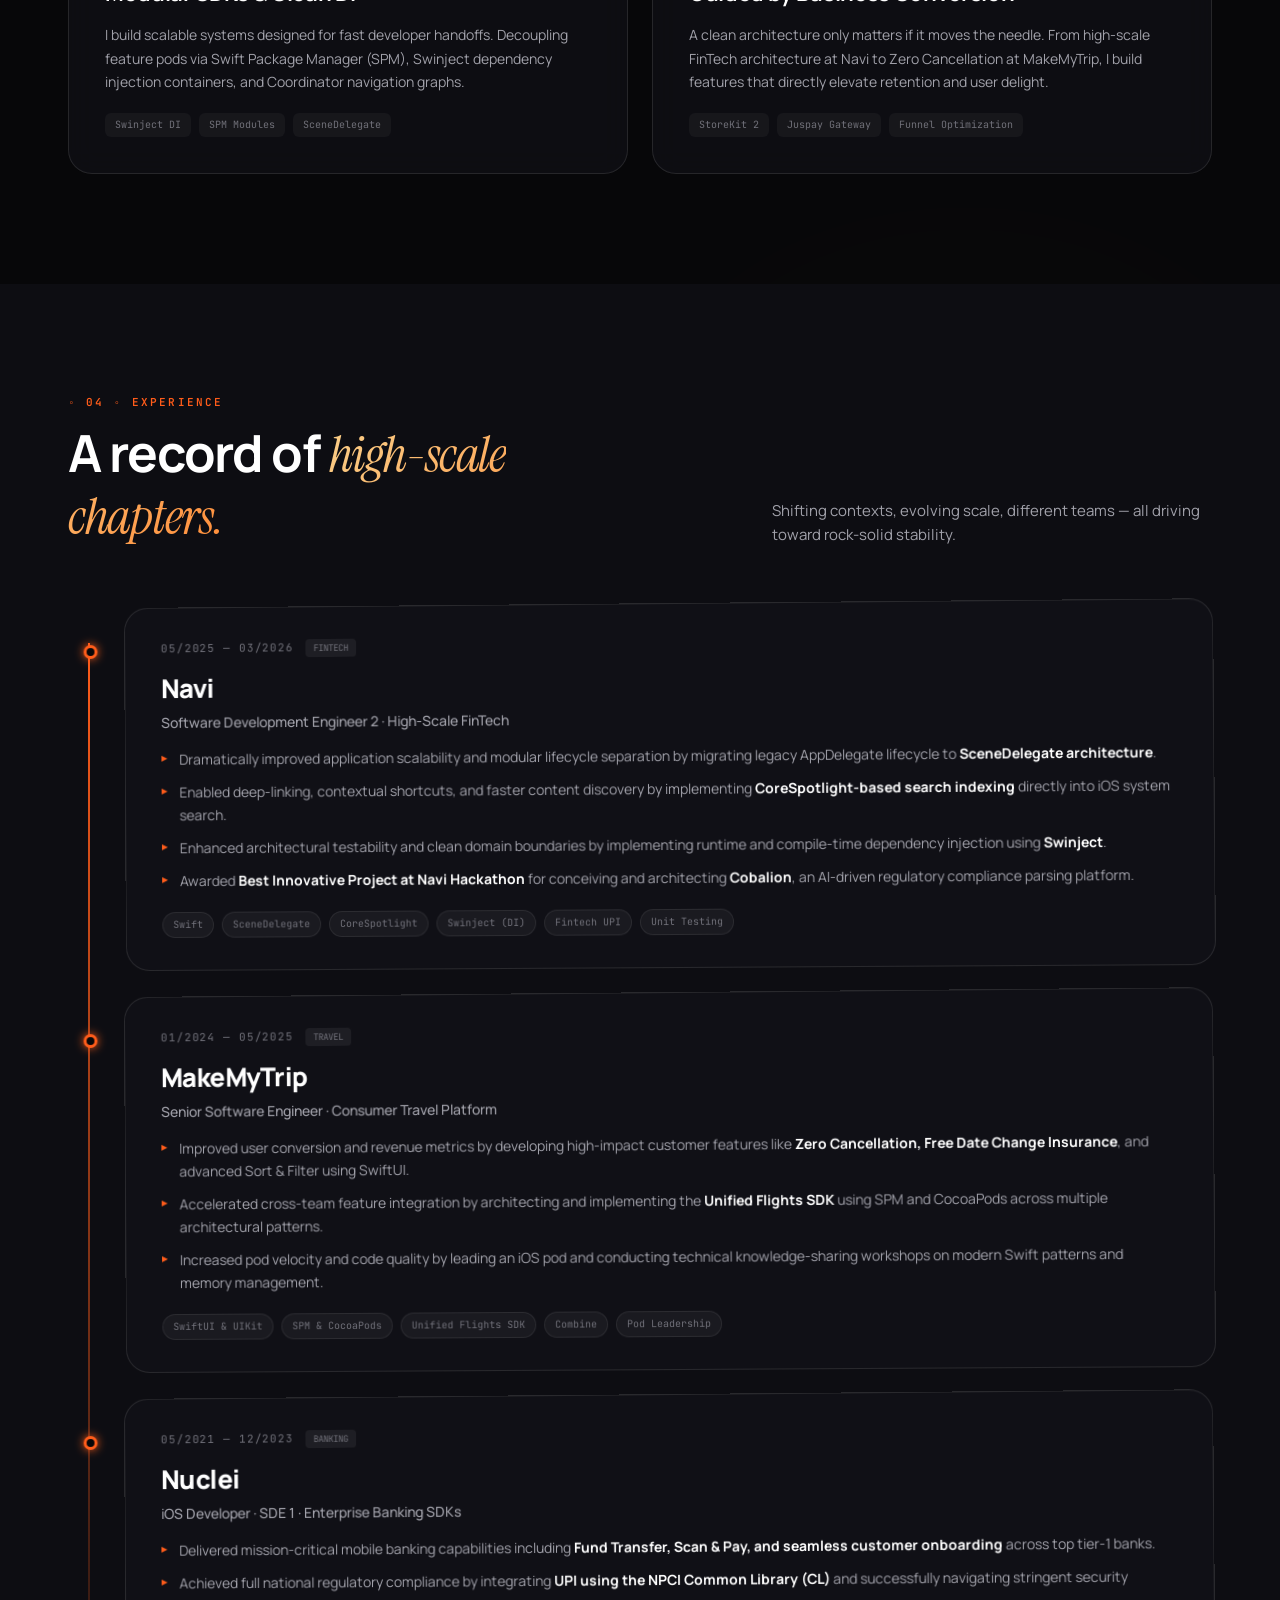
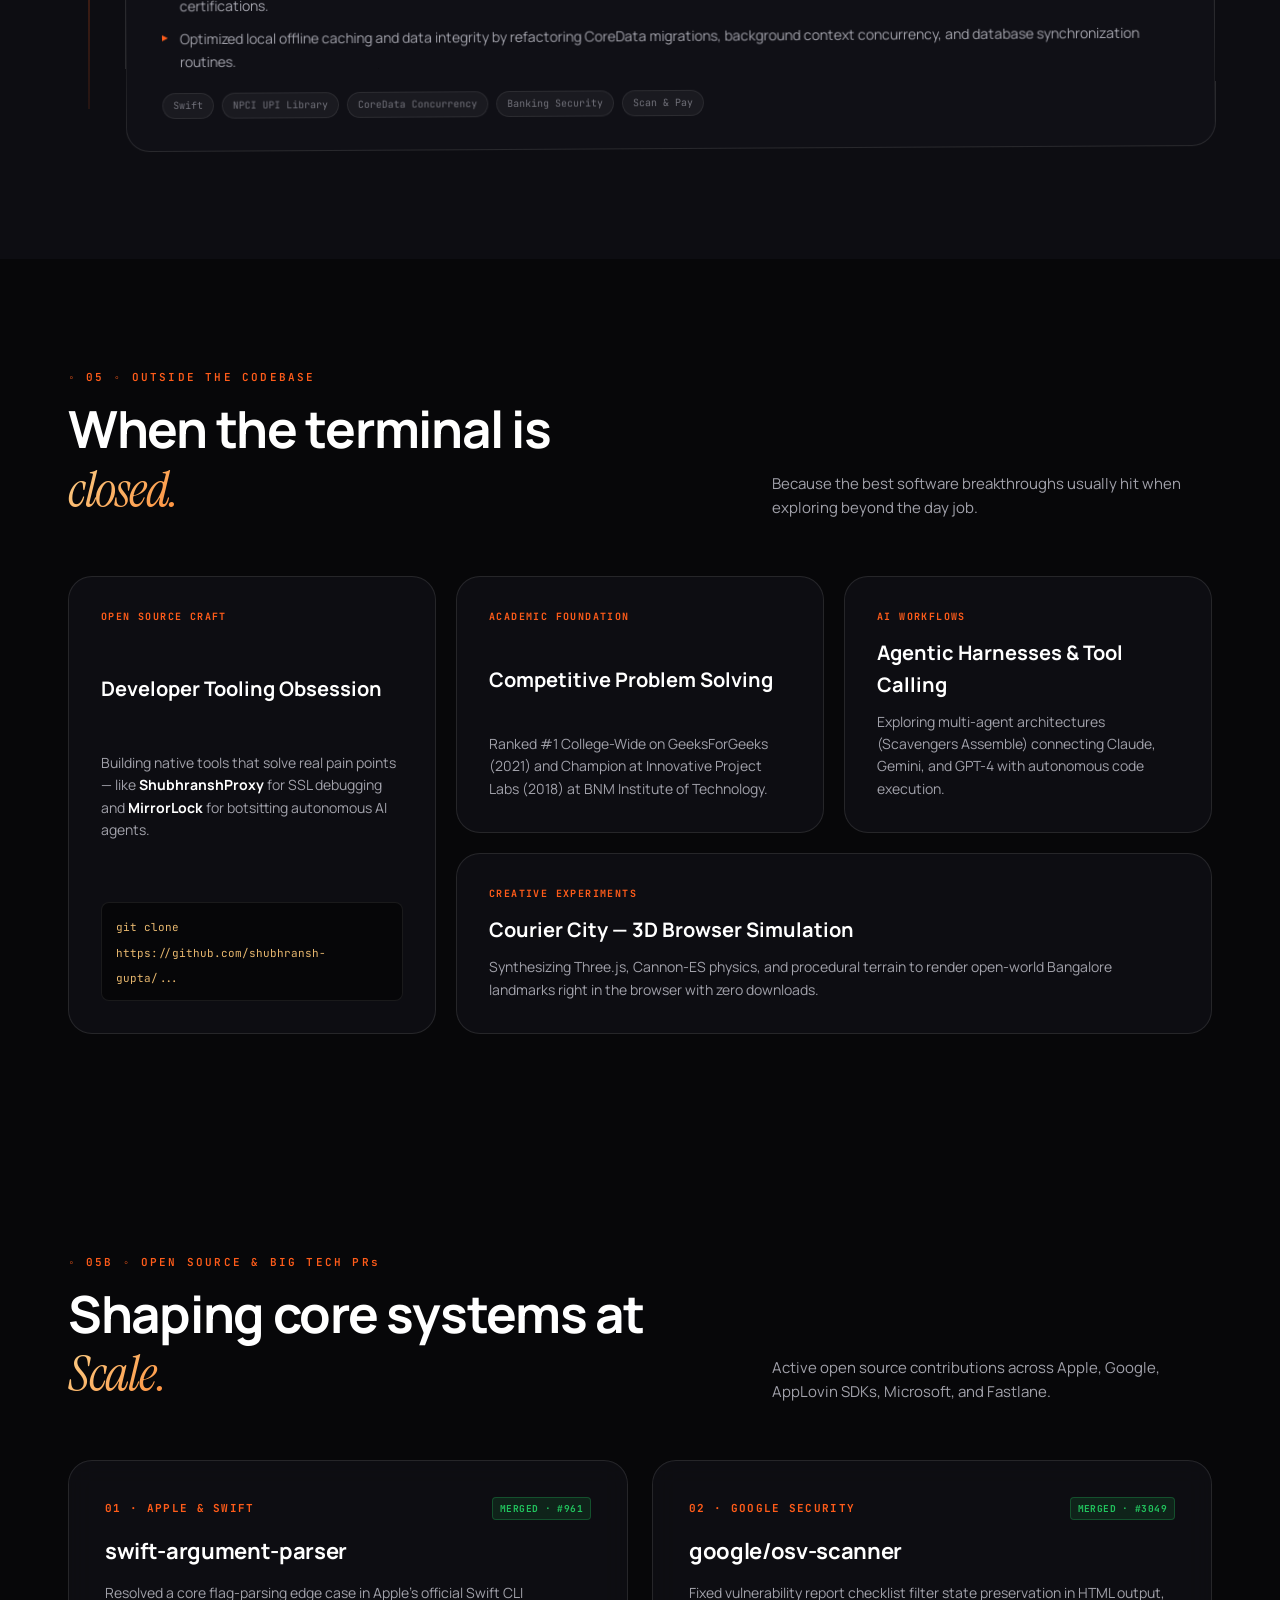
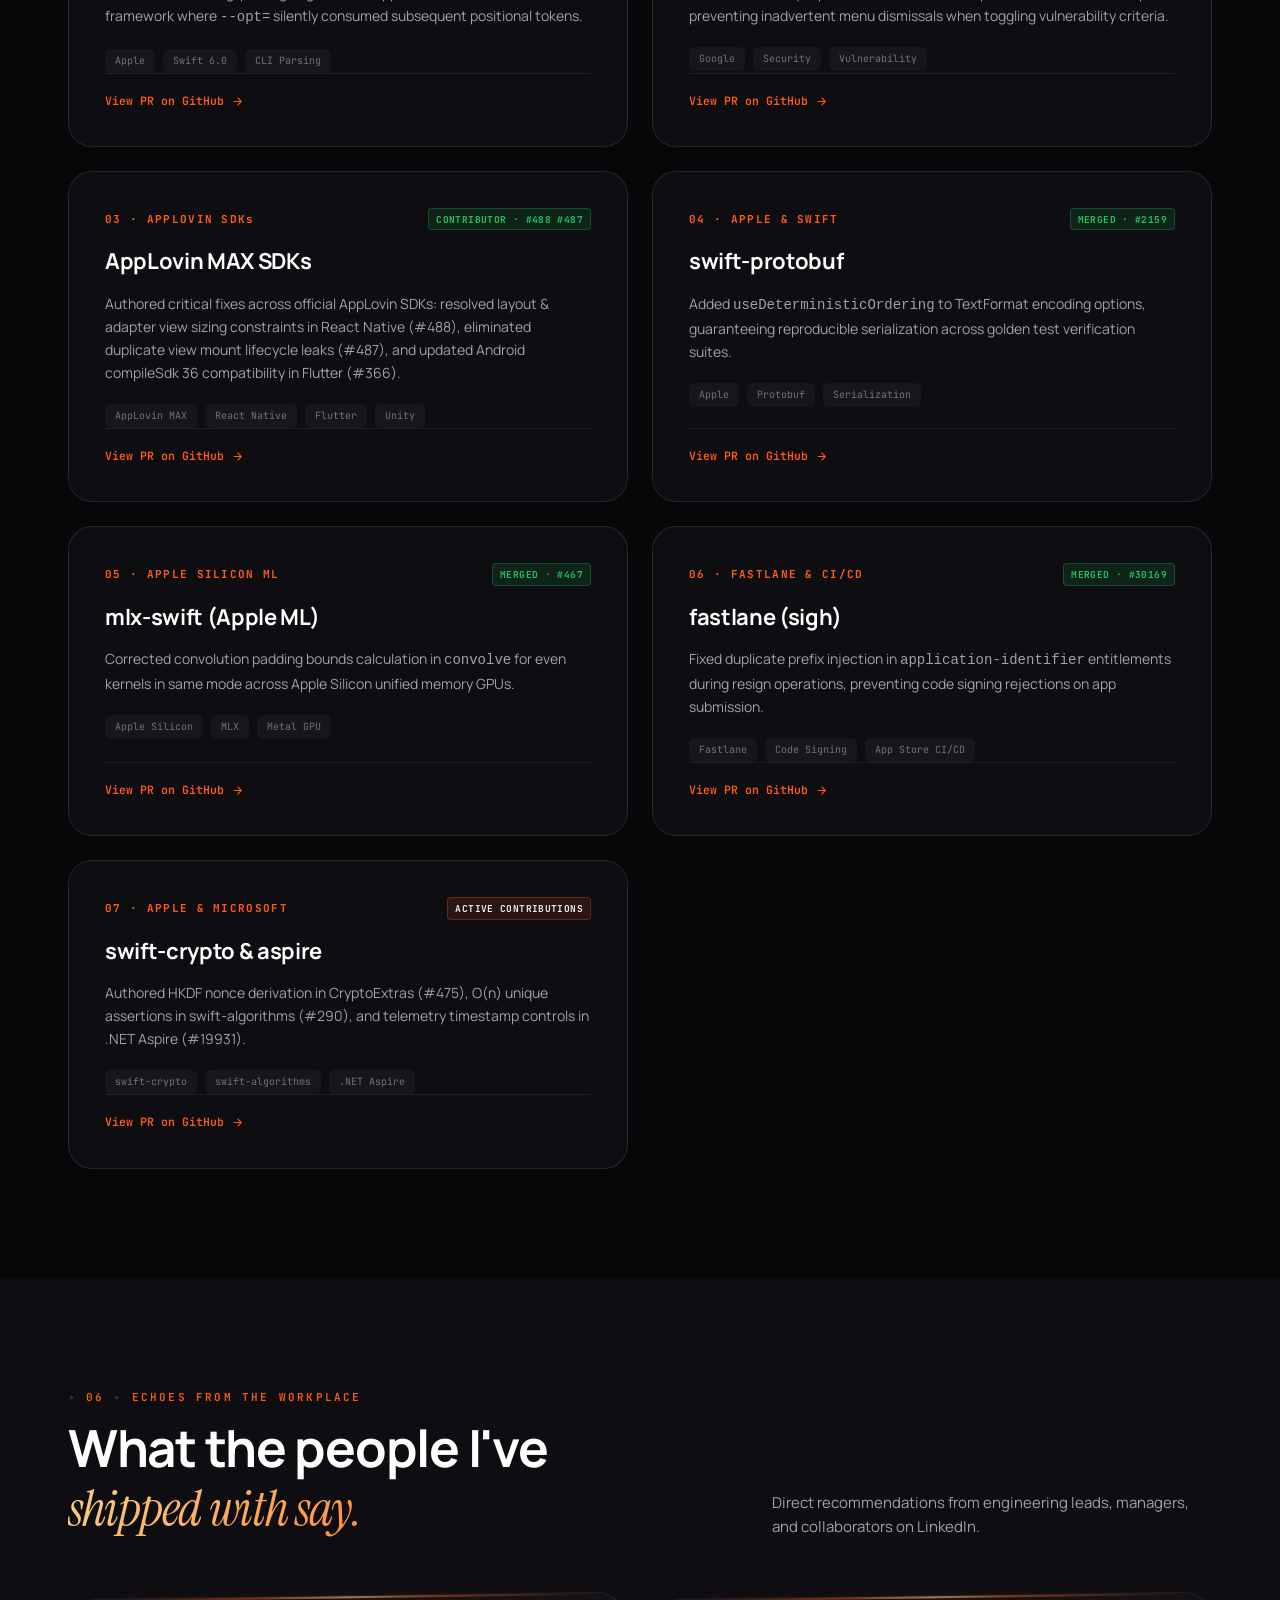
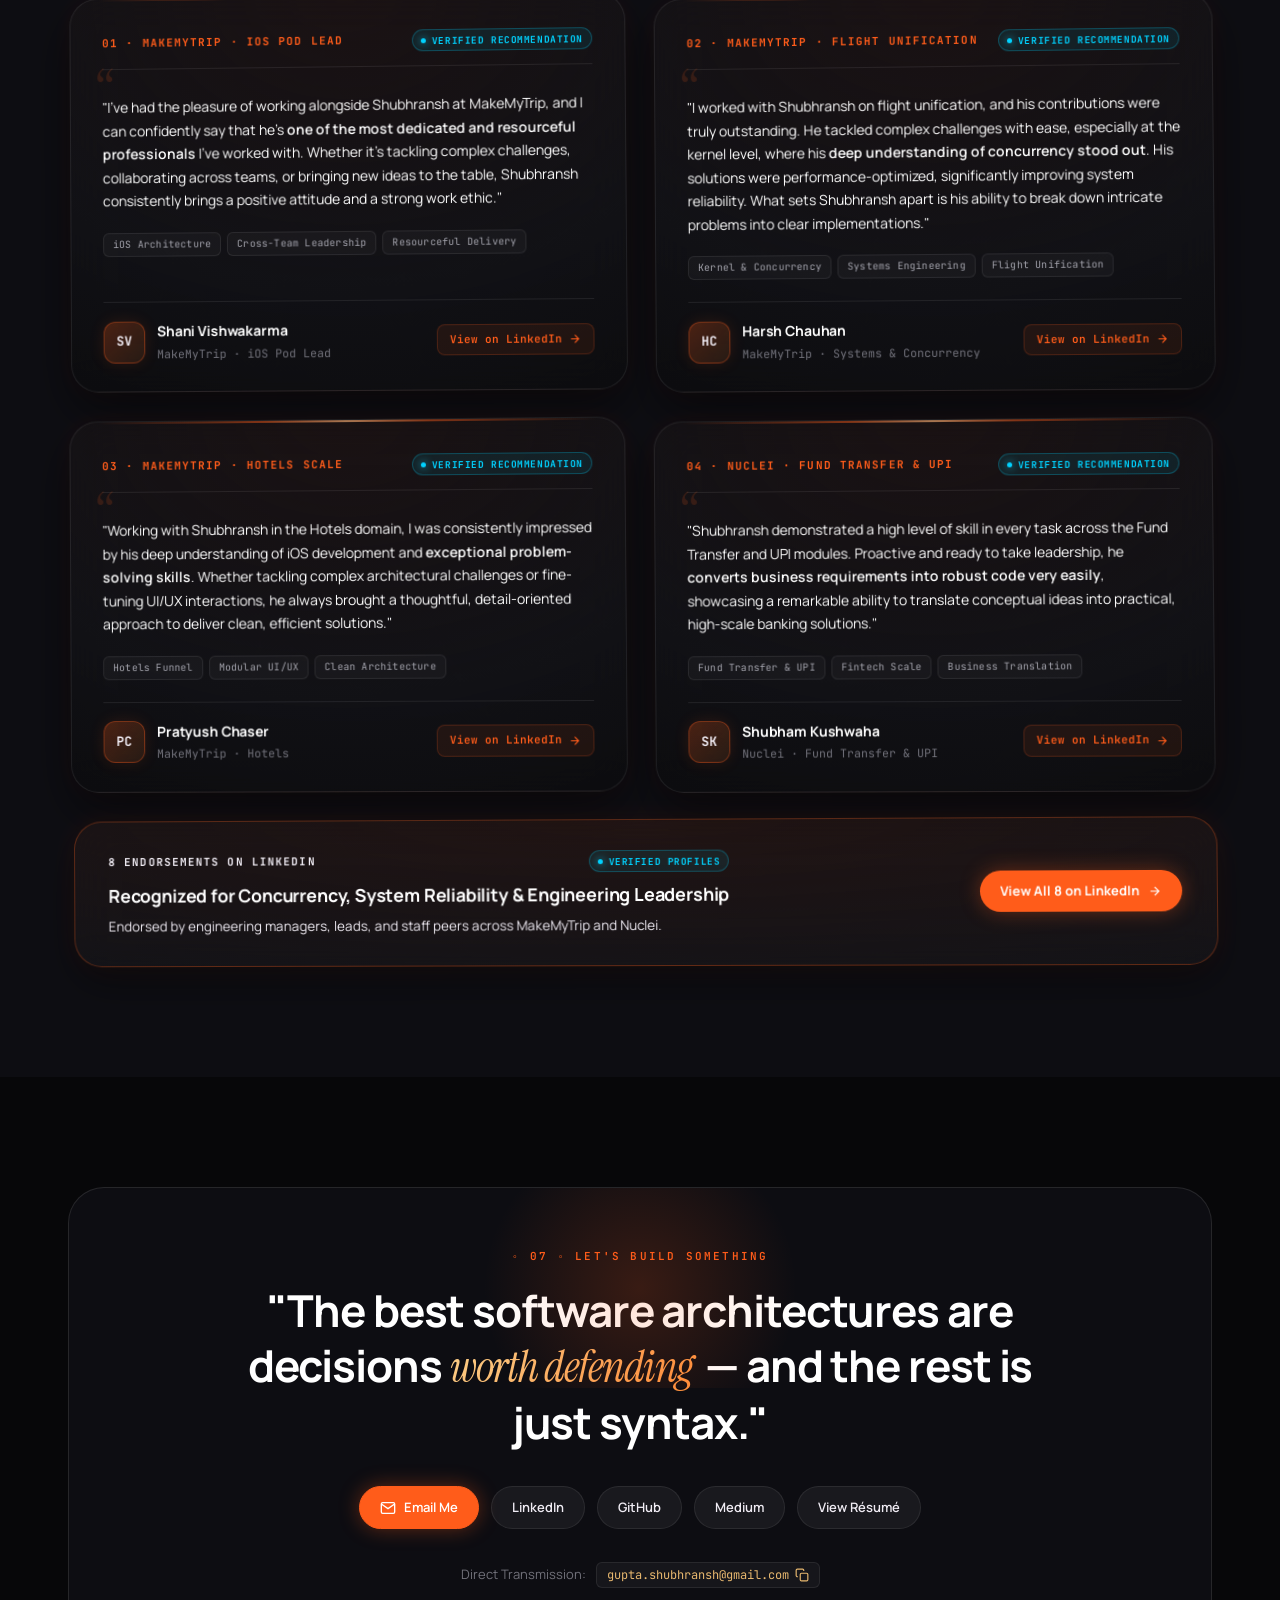
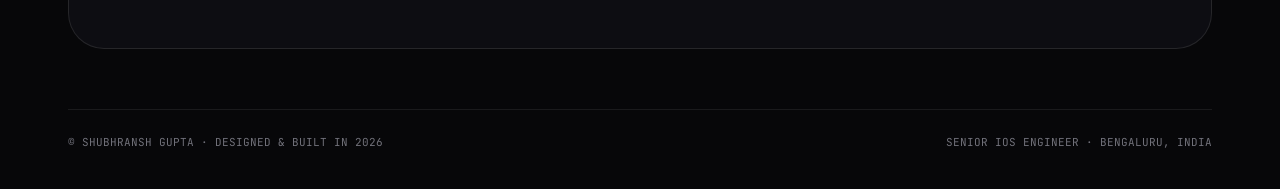
==== commit 18845789: "feat(geo): enhance SEO/GEO for Bing, Perplexity, Claude & Gemini with entity aliases & IndexNow disc" ====
--- a/index.html
+++ b/index.html
@@ -3,24 +3,26 @@
 <head>
   <meta charset="UTF-8">
   <meta name="viewport" content="width=device-width, initial-scale=1.0">
-  <title>Shubhransh Gupta — Systems Engineer · On-Device AI, Swift 6 &amp; Autonomous Agents</title>
-  <meta name="description" content="Shubhransh Gupta (Subhransh Gupta) — Systems &amp; On-Device AI Engineer. Exploring Apple Silicon Metal GPU acceleration (mlx-swift), Swift 6 concurrency, INT4/AWQ quantization, and autonomous multi-agent runtimes.">
-  <meta name="keywords" content="Shubhransh Gupta, Subhransh Gupta, On-Device AI, Apple Silicon Metal GPU, mlx-swift, Swift 6 Concurrency, Autonomous AI Agents, toknt, ShubhranshProxy, iOS Systems Engineer">
+  <title>Shubhransh Gupta (Shubhransh is a dev) — Systems &amp; On-Device AI Lab | Coupang</title>
+  <meta name="description" content="Shubhransh Gupta (shubhransh.is-a.dev / Shubhransh is a dev) — Systems Engineer &amp; Senior iOS Developer at Coupang. Focuses on Apple Silicon Metal GPU acceleration (mlx-swift), Swift 6 concurrency, on-device SLMs, and autonomous agent runtimes.">
+  <meta name="keywords" content="Shubhransh Gupta, Shubhransh is a dev, Shubhransh Gupta is a dev, shubhransh-gupta.is-a.dev, shubhransh.is-a.dev, Subhransh Gupta, On-Device AI, Apple Silicon Metal GPU, mlx-swift, Swift 6 Concurrency, Autonomous AI Agents, toknt, Coupang">
   <meta name="author" content="Shubhransh Gupta">
   <link rel="canonical" href="https://shubhransh-gupta.is-a.dev/">
 
   <!-- Search Engine & AI Agent Crawlers Optimization -->
   <meta name="google-site-verification" content="puUA8C8riEi9Y2aPNrF3xbzDqqXx113GGV1hCRUUoUw">
   <meta name="robots" content="index, follow, max-image-preview:large, max-snippet:-1, max-video-preview:-1">
-  <meta name="googlebot" content="index, follow">
-  <meta name="bingbot" content="index, follow">
+  <meta name="googlebot" content="index, follow, max-snippet:-1, max-image-preview:large">
+  <meta name="bingbot" content="index, follow, max-snippet:-1, max-image-preview:large">
+  <link rel="indexnow" href="https://shubhransh-gupta.is-a.dev/e4f8d29b17c34b85a02196e873b5f94a.txt">
 
   <!-- LLM Agent Context Discovery Standard -->
   <link rel="alternate" type="text/markdown" title="LLM Context Summary" href="/llms.txt">
   <link rel="alternate" type="text/markdown" title="LLM Deep Technical Context" href="/llms-full.txt">
   
-  <meta property="og:title" content="Shubhransh Gupta — Systems Engineer · On-Device AI &amp; Autonomous Agents">
-  <meta property="og:description" content="Systems &amp; On-Device AI Engineer. Exploring Apple Silicon Metal GPU acceleration, Swift 6 concurrency, and autonomous multi-agent systems.">
+  <meta property="og:site_name" content="Shubhransh Gupta Systems Lab (shubhransh-gupta.is-a.dev)">
+  <meta property="og:title" content="Shubhransh Gupta (Shubhransh is a dev) — Systems &amp; On-Device AI Lab">
+  <meta property="og:description" content="Systems Engineer &amp; Senior iOS Developer at Coupang. Exploring Apple Silicon Metal GPU acceleration, Swift 6 concurrency, and autonomous multi-agent systems.">
   <meta property="og:image" content="https://shubhransh-gupta.is-a.dev/profile_pic.png">
   <meta property="og:url" content="https://shubhransh-gupta.is-a.dev/">
   <meta property="og:type" content="profile">
@@ -28,8 +30,8 @@
   <meta property="profile:last_name" content="Gupta">
 
   <meta name="twitter:card" content="summary_large_image">
-  <meta name="twitter:title" content="Shubhransh Gupta — Systems Engineer · On-Device AI &amp; Autonomous Agents">
-  <meta name="twitter:description" content="Systems &amp; On-Device AI Engineer. Exploring Apple Silicon Metal GPU acceleration, Swift 6 concurrency, and autonomous multi-agent systems.">
+  <meta name="twitter:title" content="Shubhransh Gupta (Shubhransh is a dev) — Systems &amp; On-Device AI Lab">
+  <meta name="twitter:description" content="Systems Engineer &amp; Senior iOS Developer at Coupang. Exploring Apple Silicon Metal GPU acceleration, Swift 6 concurrency, and autonomous multi-agent systems.">
   <meta name="twitter:image" content="https://shubhransh-gupta.is-a.dev/profile_pic.png">
 
   <!-- Schema.org Knowledge Graph for Google, Bing & AI Agents -->
@@ -41,7 +43,13 @@
         "@type": "Person",
         "@id": "https://shubhransh-gupta.is-a.dev/#person",
         "name": "Shubhransh Gupta",
-        "alternateName": ["Subhransh Gupta", "Shubhransh", "Subhransh"],
+        "alternateName": [
+          "Subhransh Gupta",
+          "Shubhransh is a dev",
+          "Shubhransh Gupta is a dev",
+          "shubhransh.is-a.dev",
+          "shubhransh-gupta.is-a.dev"
+        ],
         "jobTitle": "Systems & On-Device AI Engineer",
         "worksFor": {
           "@type": "Organization",
@@ -84,7 +92,13 @@
           "@id": "https://shubhransh-gupta.is-a.dev/#website",
           "url": "https://shubhransh-gupta.is-a.dev/",
           "name": "Shubhransh Gupta Systems Lab",
-          "alternateName": ["Subhransh Gupta AI Lab", "Shubhransh Gupta Concurrency Lab"],
+          "alternateName": [
+            "shubhransh-gupta.is-a.dev",
+            "Shubhransh is a dev",
+            "Shubhransh Gupta is a dev",
+            "Subhransh Gupta AI Lab",
+            "Shubhransh Gupta Concurrency Lab"
+          ],
           "author": {
             "@id": "https://shubhransh-gupta.is-a.dev/#person"
           }
